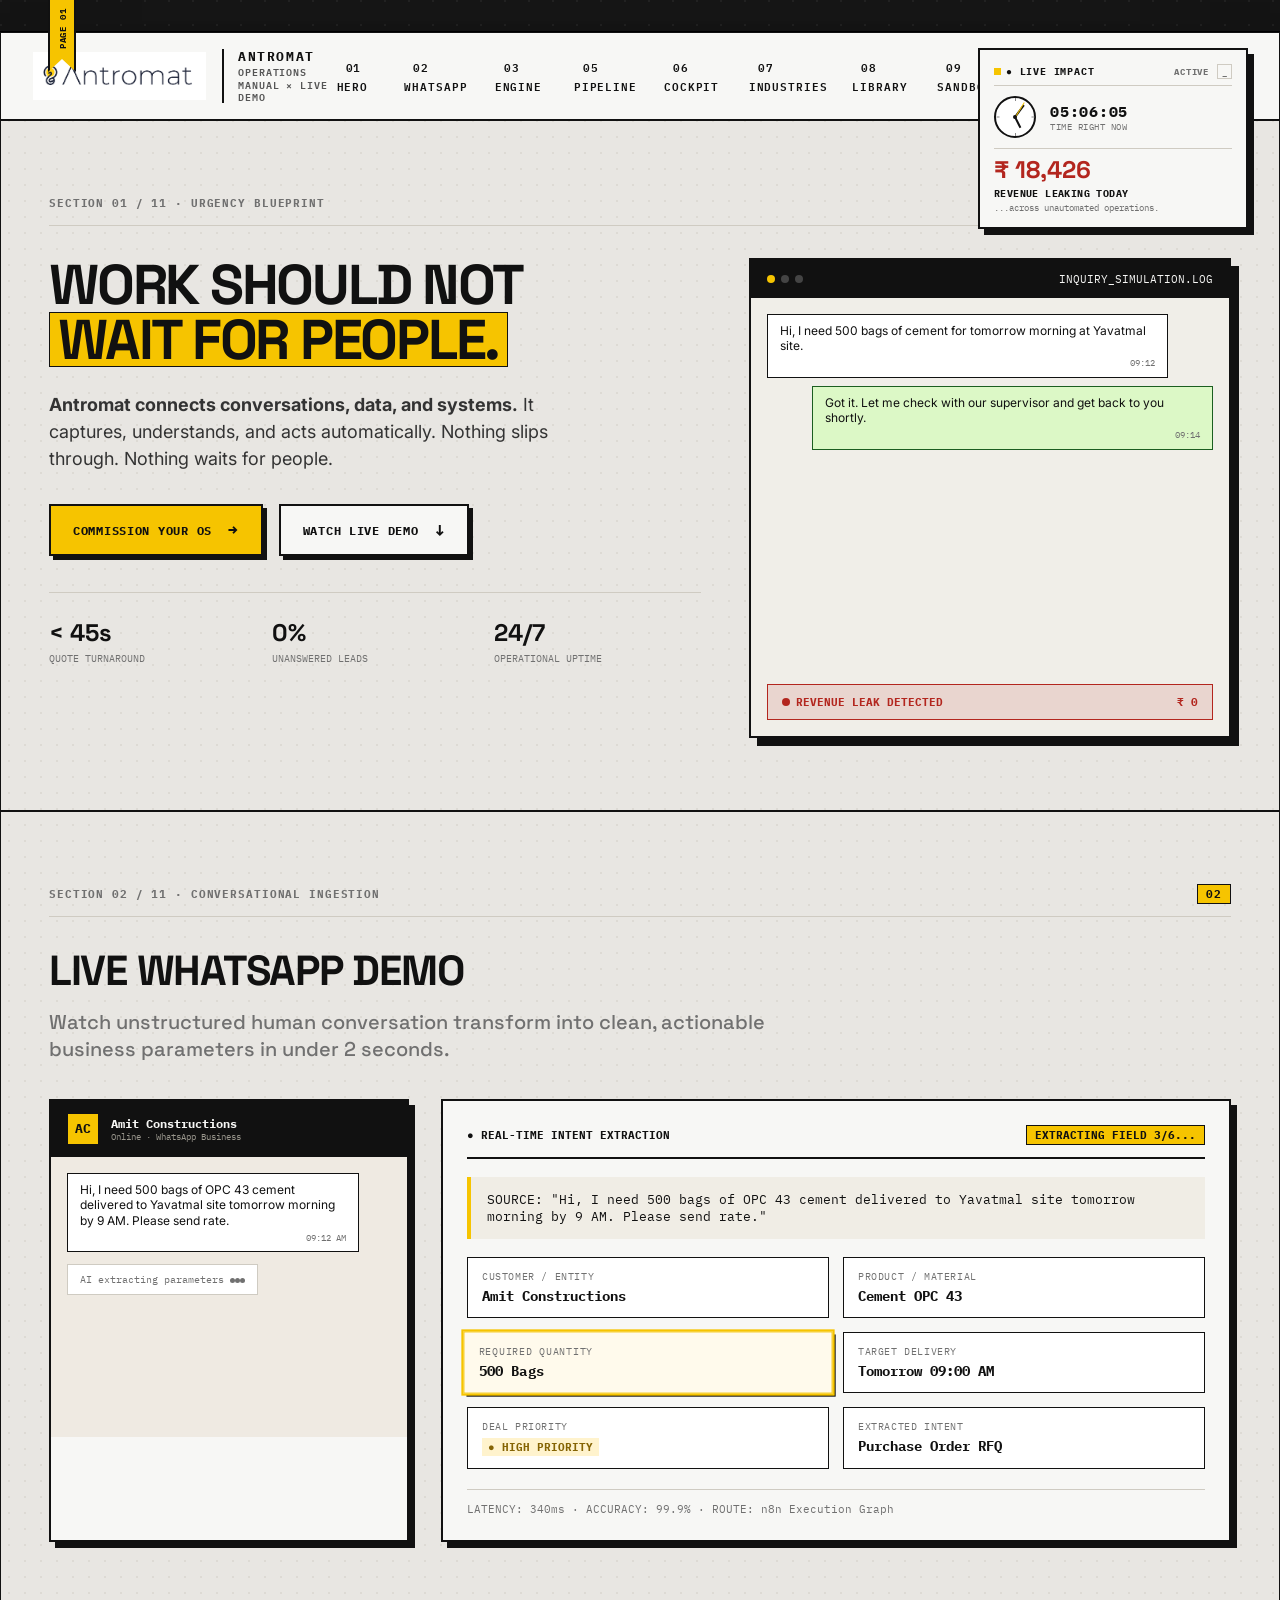
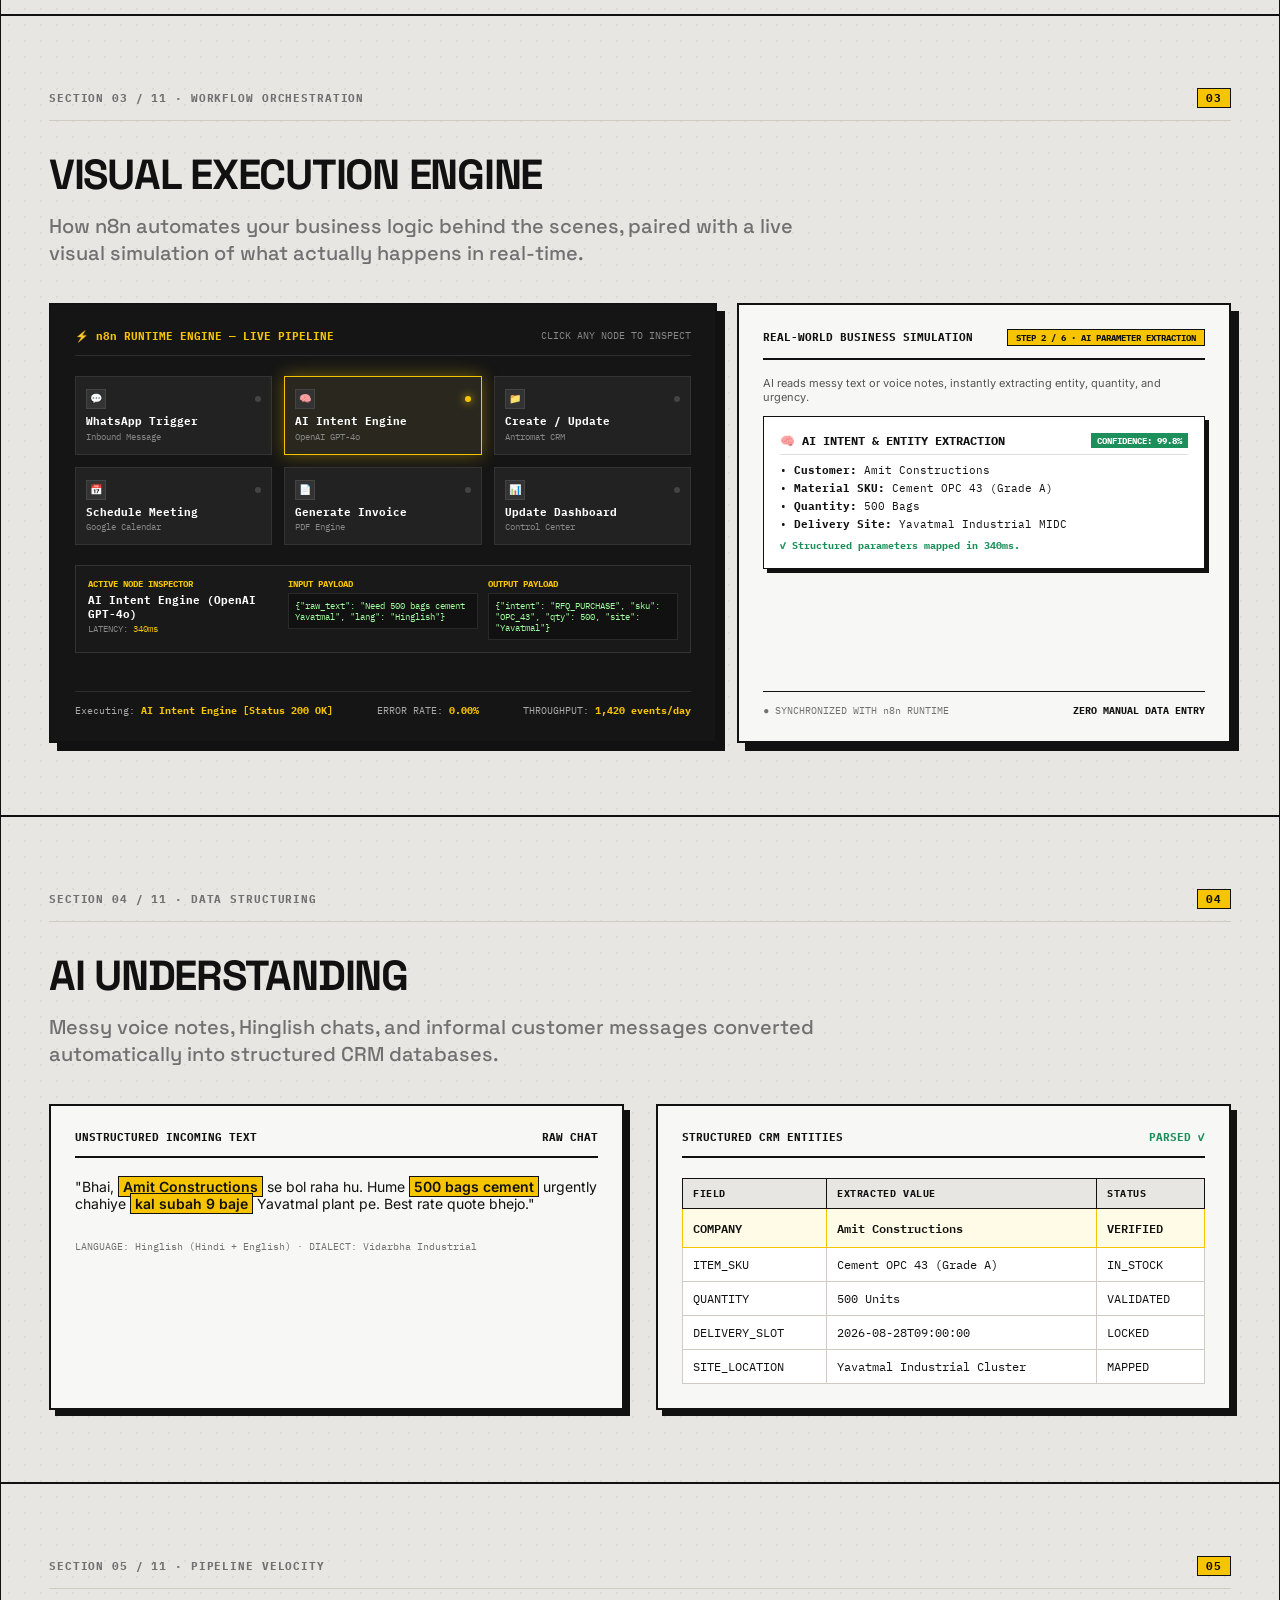
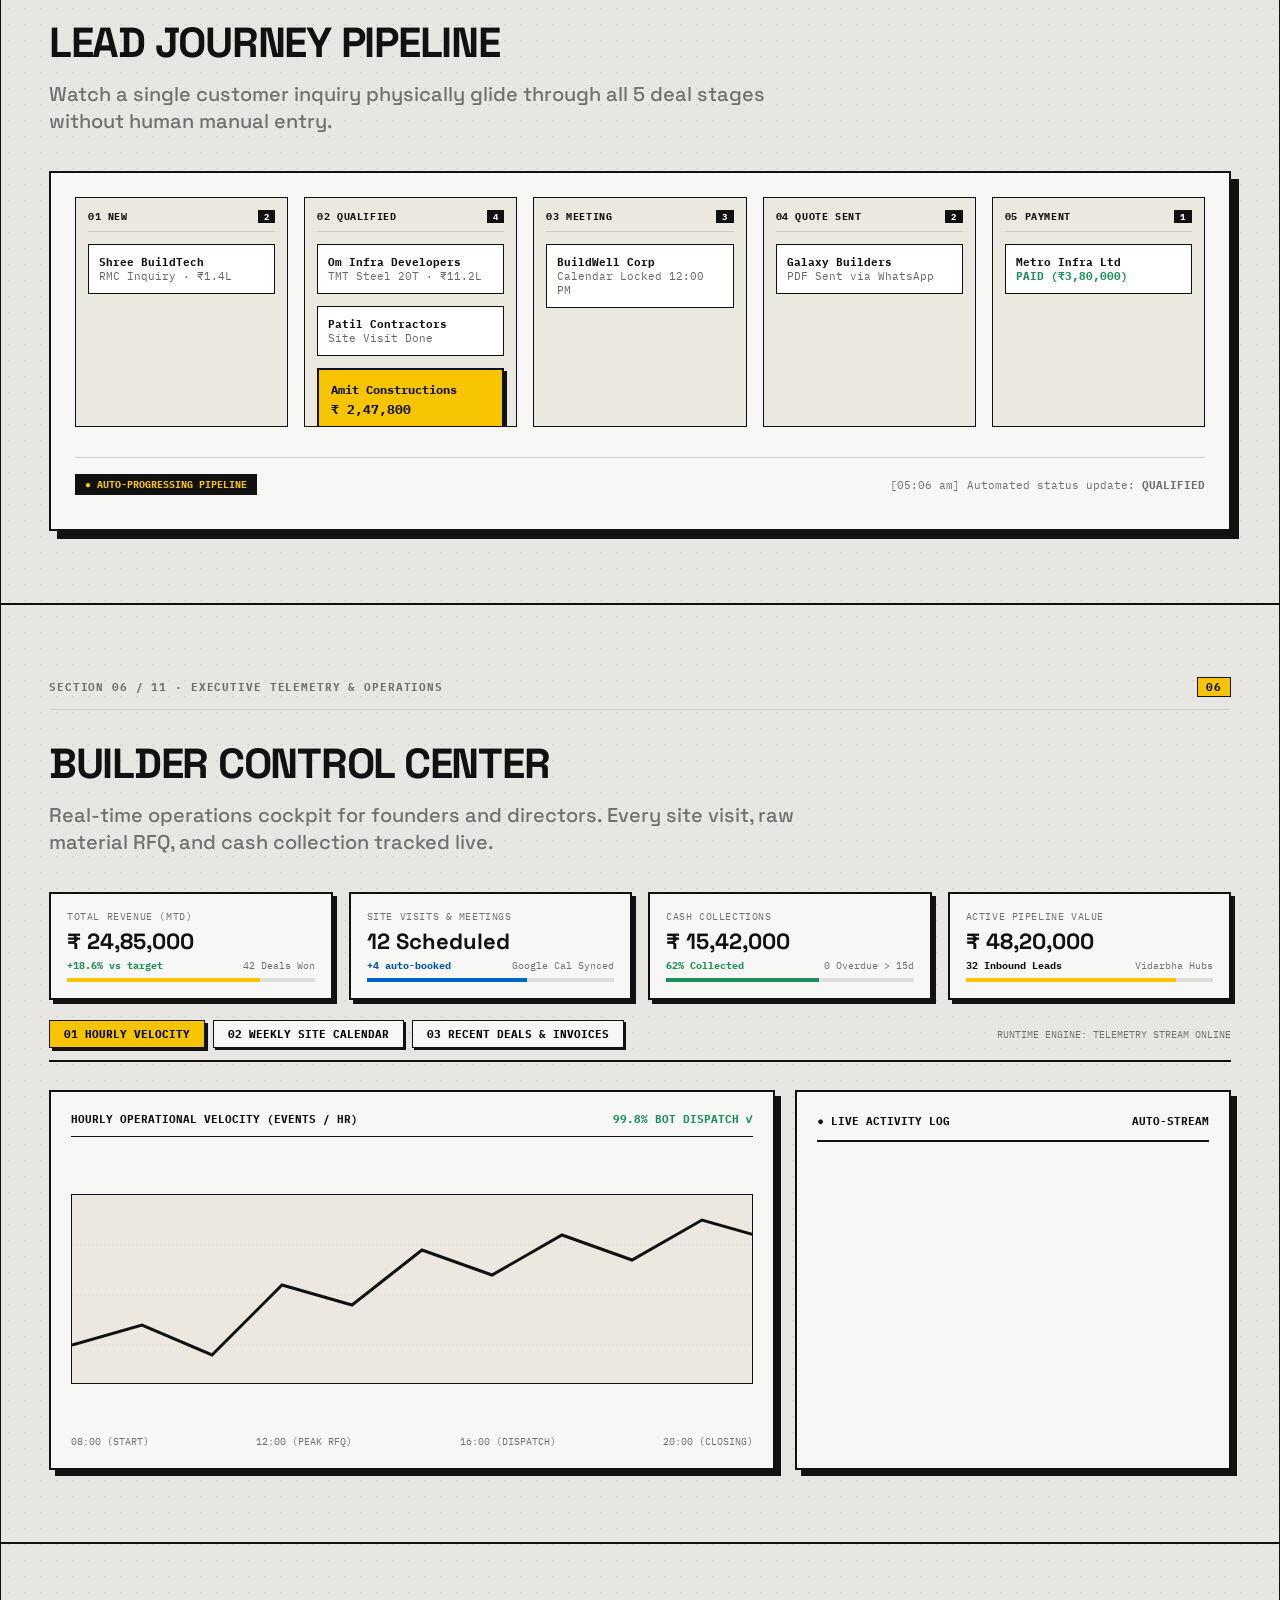
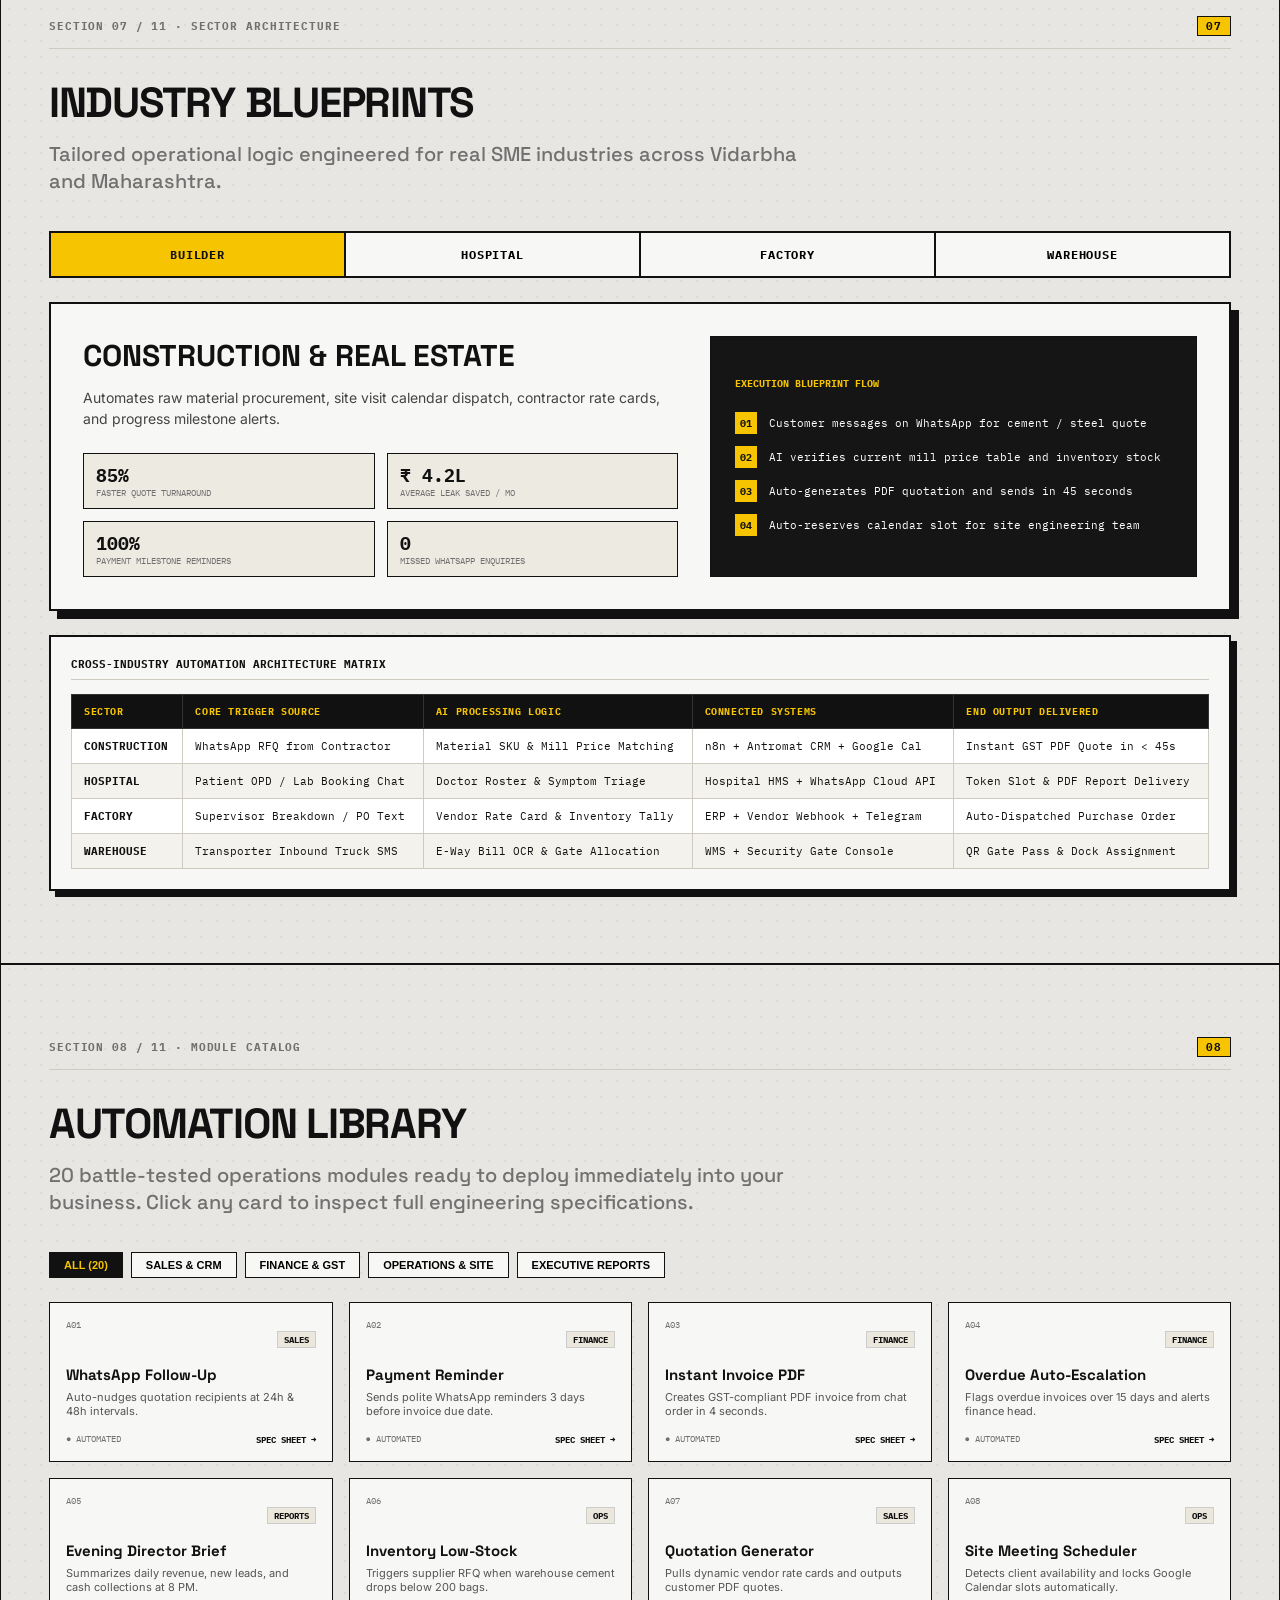
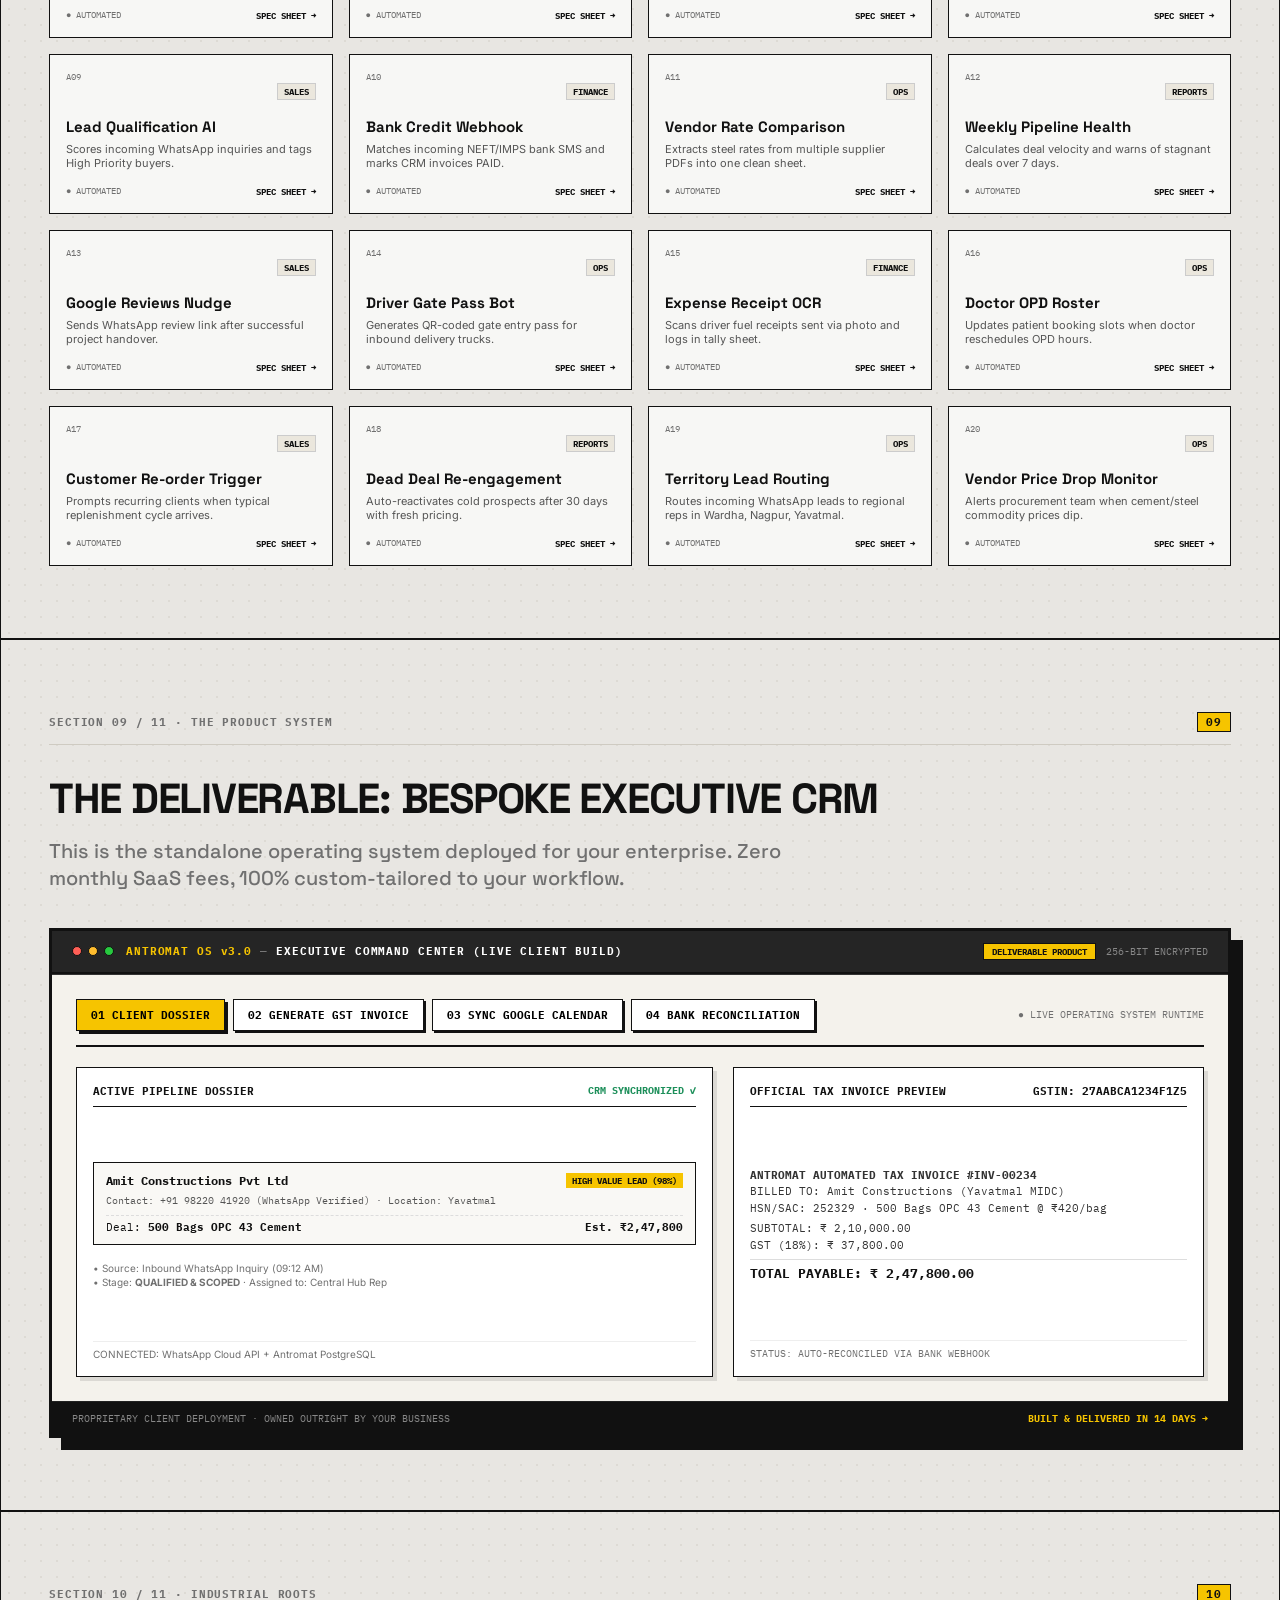
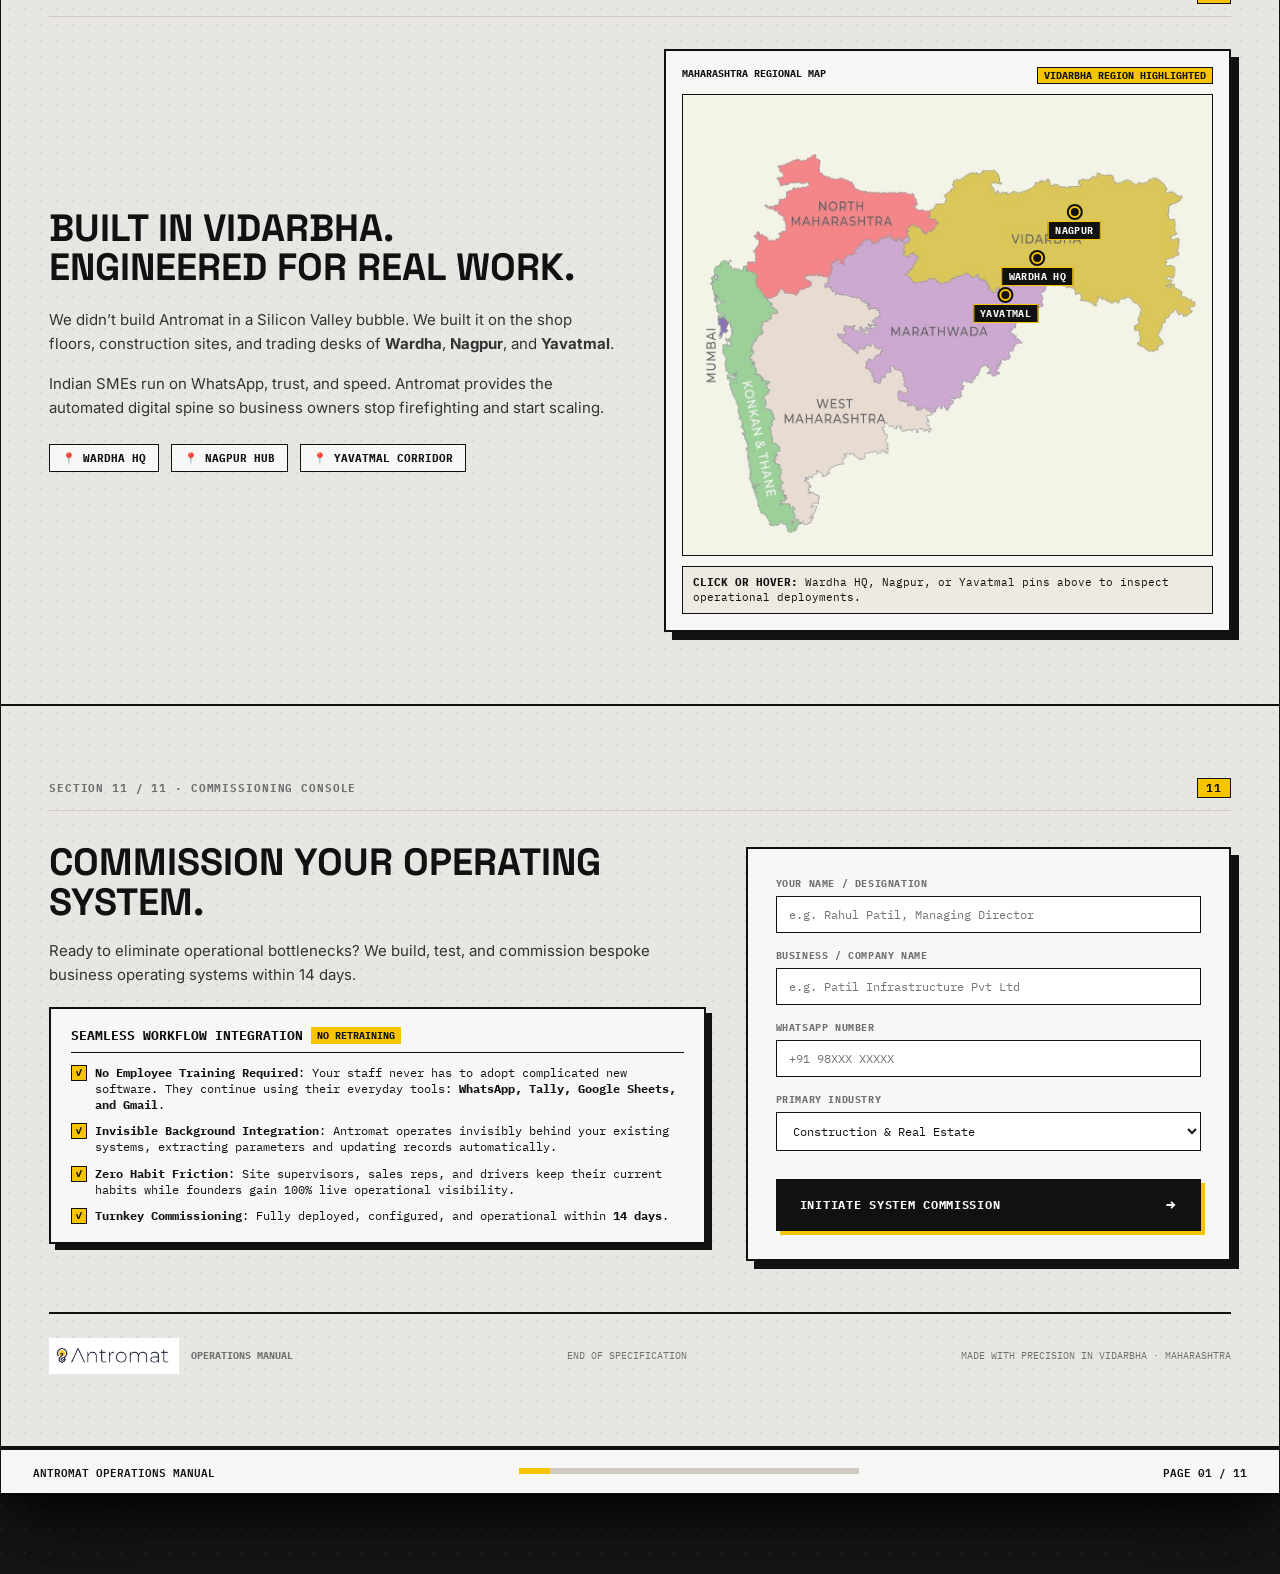
==== index.html @ f4f6a704 "feat: complete Antromat website & CRM platform v3" ====
<!DOCTYPE html>
<html lang="en">
<head>
  <meta charset="UTF-8">
  <meta name="viewport" content="width=device-width, initial-scale=1.0">
  <title>ANTROMAT — Operations Manual × Live Product Demo</title>
  <meta name="description" content="Antromat is the operating system for real businesses. Interactive operations manual and live product demo. Built in Vidarbha, Maharashtra.">
  <link rel="stylesheet" href="styles/main.css">
  <link rel="icon" type="image/png" href="logo.png">
</head>
<body>

  <!-- Hanging Bookmark Ribbon -->
  <div class="bookmark-ribbon" id="scroll-bookmark" title="Scroll Progress">
    <span>PAGE 01</span>
  </div>

  <!-- Persistent Top-Right Live Impact Widget -->
  <aside class="live-impact-floater" id="live-impact-widget" aria-label="Live Telemetry and Urgency Engine">
    <div class="impact-header">
      <span class="live-indicator">● LIVE IMPACT</span>
      <div style="display:flex; align-items:center; gap:8px;">
        <span style="color:var(--neutral-grey); font-size:9px;">ACTIVE</span>
        <button class="minimize-toggle-btn" id="impact-minimize-btn" title="Toggle Size">_</button>
      </div>
    </div>

    <div class="impact-clock-row">
      <div class="analog-clock" aria-label="Analog Clock">
        <div class="clock-marker" style="transform: rotate(0deg);"></div>
        <div class="clock-marker" style="transform: rotate(90deg);"></div>
        <div class="clock-marker" style="transform: rotate(180deg);"></div>
        <div class="clock-marker" style="transform: rotate(270deg);"></div>
        <div class="clock-hand clock-hour"></div>
        <div class="clock-hand clock-minute"></div>
        <div class="clock-hand clock-second"></div>
        <div class="clock-center"></div>
      </div>
      <div class="clock-digital-time">
        <span class="time-val">14:28:36</span>
        <span class="time-label">TIME RIGHT NOW</span>
      </div>
    </div>

    <div class="impact-leak-box">
      <div class="leak-value">₹ 18,426</div>
      <div class="leak-title">REVENUE LEAKING TODAY</div>
      <div class="leak-sub">...across unautomated operations.</div>
    </div>
  </aside>

  <!-- Graphite Desk Viewport -->
  <div class="desk-viewport">
    
    <!-- Physical Operations Manual Sheet -->
    <main class="manual-binder" id="operations-manual">

      <!-- Technical Manual Header Bar -->
      <header class="manual-header-bar">
        <div class="brand-identity">
          <img src="logo.png" alt="Antromat Logo" class="brand-logo-img">
          <div class="brand-meta">
            <span class="title">ANTROMAT</span>
            <span class="subtitle">OPERATIONS MANUAL × LIVE DEMO</span>
          </div>
        </div>

        <nav>
          <ul class="nav-links">
            <li><a href="#section-hero">01 HERO</a></li>
            <li><a href="#section-whatsapp">02 WHATSAPP</a></li>
            <li><a href="#section-n8n">03 ENGINE</a></li>
            <li><a href="#section-lead-journey">05 PIPELINE</a></li>
            <li><a href="#section-control-center">06 COCKPIT</a></li>
            <li><a href="#section-industry">07 INDUSTRIES</a></li>
            <li><a href="#section-library">08 LIBRARY</a></li>
            <li><a href="#section-playground">09 SANDBOX</a></li>
            <li><a href="#section-deployment">11 COMMISSION</a></li>
          </ul>
        </nav>

        <div class="status-badge live">
          SYSTEM STATUS: ONLINE
        </div>
      </header>

      <!-- ===================================================================
           SECTION 01 — HERO (URGENCY ENGINE)
           =================================================================== -->
      <section class="manual-section" id="section-hero">
        <div class="section-label-row">
          <span>SECTION 01 / 11 · URGENCY BLUEPRINT</span>
          <span class="num">01</span>
        </div>

        <div class="hero-grid">
          <div class="hero-editorial">
            <h1>
              WORK SHOULD NOT <span class="highlight-box">WAIT FOR PEOPLE.</span>
            </h1>
            <p class="hero-sub">
              <strong>Antromat connects conversations, data, and systems.</strong> It captures, understands, and acts automatically. Nothing slips through. Nothing waits for people.
            </p>

            <div style="display:flex; gap:16px; align-items:center; flex-wrap:wrap;">
              <a href="#section-deployment" class="btn-mechanical">
                <span>COMMISSION YOUR OS</span>
                <span class="arrow">→</span>
              </a>
              <a href="#section-whatsapp" class="btn-mechanical secondary">
                <span>WATCH LIVE DEMO</span>
                <span class="arrow">↓</span>
              </a>
            </div>

            <div class="hero-metrics-strip">
              <div class="hero-metric-item">
                <div class="val">&lt; 45s</div>
                <div class="desc">Quote Turnaround</div>
              </div>
              <div class="hero-metric-item">
                <div class="val">0%</div>
                <div class="desc">Unanswered Leads</div>
              </div>
              <div class="hero-metric-item">
                <div class="val">24/7</div>
                <div class="desc">Operational Uptime</div>
              </div>
            </div>
          </div>

          <!-- Live WhatsApp Urgency Simulator -->
          <div class="hero-simulation-card">
            <div class="sim-window-header">
              <div class="dots">
                <span class="dot active"></span>
                <span class="dot"></span>
                <span class="dot"></span>
              </div>
              <span>INQUIRY_SIMULATION.LOG</span>
            </div>

            <div class="urgency-timeline-wrapper">
              <div class="chat-bubble-stream" id="hero-chat-stream">
                <!-- Populated dynamically via app.js -->
              </div>

              <div class="urgency-alert-bar">
                <span class="alert-pulse">REVENUE LEAK DETECTED</span>
                <span id="hero-leak-counter" style="font-weight:700;">₹ 2,10,000</span>
              </div>
            </div>
          </div>
        </div>
      </section>

      <!-- ===================================================================
           SECTION 02 — LIVE WHATSAPP DEMO & AI PARSER (FASTER & CLEARER)
           =================================================================== -->
      <section class="manual-section" id="section-whatsapp">
        <div class="section-label-row">
          <span>SECTION 02 / 11 · CONVERSATIONAL INGESTION</span>
          <span class="num">02</span>
        </div>

        <h2 class="section-title">LIVE WHATSAPP DEMO</h2>
        <p class="section-subtitle">
          Watch unstructured human conversation transform into clean, actionable business parameters in under 2 seconds.
        </p>

        <div class="whatsapp-demo-grid">
          <!-- WhatsApp Mobile Frame -->
          <div class="phone-chassis">
            <div class="phone-header">
              <div class="avatar-circle">AC</div>
              <div class="phone-client-info">
                <div class="name">Amit Constructions</div>
                <div class="sub">Online · WhatsApp Business</div>
              </div>
            </div>
            <div class="phone-chat-body">
              <div class="chat-msg client">
                Hi, I need 500 bags of OPC 43 cement delivered to Yavatmal site tomorrow morning by 9 AM. Please send rate.
                <span class="time-stamp">09:12 AM</span>
              </div>
              <div class="typing-indicator-bubble">
                <span>AI extracting parameters</span>
                <div class="typing-dots">
                  <span></span><span></span><span></span>
                </div>
              </div>
            </div>
          </div>

          <!-- AI Extraction Output Panel -->
          <div class="ai-extractor-panel">
            <div>
              <div class="extractor-header">
                <span>● REAL-TIME INTENT EXTRACTION</span>
                <span class="status-tag" id="ai-extractor-status">EXTRACTING FIELD 4/6...</span>
              </div>

              <div class="raw-source-quote">
                SOURCE: "Hi, I need 500 bags of OPC 43 cement delivered to Yavatmal site tomorrow morning by 9 AM. Please send rate."
              </div>

              <div class="extracted-fields-grid">
                <div class="extracted-field-card" id="f-customer">
                  <div class="field-label">Customer / Entity</div>
                  <div class="field-val">Amit Constructions</div>
                </div>

                <div class="extracted-field-card" id="f-product">
                  <div class="field-label">Product / Material</div>
                  <div class="field-val">Cement OPC 43</div>
                </div>

                <div class="extracted-field-card" id="f-quantity">
                  <div class="field-label">Required Quantity</div>
                  <div class="field-val">500 Bags</div>
                </div>

                <div class="extracted-field-card" id="f-deadline">
                  <div class="field-label">Target Delivery</div>
                  <div class="field-val">Tomorrow 09:00 AM</div>
                </div>

                <div class="extracted-field-card" id="f-priority">
                  <div class="field-label">Deal Priority</div>
                  <div class="field-val">
                    <span class="priority-pill">● HIGH PRIORITY</span>
                  </div>
                </div>

                <div class="extracted-field-card" id="f-intent">
                  <div class="field-label">Extracted Intent</div>
                  <div class="field-val">Purchase Order RFQ</div>
                </div>
              </div>
            </div>

            <div style="margin-top:20px; font-family:var(--font-mono); font-size:11px; color:var(--neutral-grey); border-top:1px solid var(--border); padding-top:12px;">
              LATENCY: 340ms · ACCURACY: 99.9% · ROUTE: n8n Execution Graph
            </div>
          </div>
        </div>
      </section>

      <!-- ===================================================================
           SECTION 03 — VISUAL EXECUTION ENGINE WITH REAL-WORLD VISUAL AID BOX
           =================================================================== -->
      <section class="manual-section" id="section-engine">
        <div class="section-label-row">
          <span>SECTION 03 / 11 · WORKFLOW ORCHESTRATION</span>
          <span class="num">03</span>
        </div>

        <h2 class="section-title">VISUAL EXECUTION ENGINE</h2>
        <p class="section-subtitle">
          How n8n automates your business logic behind the scenes, paired with a live visual simulation of what actually happens in real-time.
        </p>

        <div class="n8n-dual-grid">
          
          <!-- Left Column: Technical n8n Canvas -->
          <div class="n8n-canvas-frame">
            <div>
              <div class="n8n-top-bar">
                <div class="n8n-brand-tag">
                  <span>⚡ n8n RUNTIME ENGINE — LIVE PIPELINE</span>
                </div>
                <div style="font-size:10px;">CLICK ANY NODE TO INSPECT</div>
              </div>

              <!-- Nodes Container -->
              <div class="n8n-nodes-flow-container">
                <div class="n8n-node-box active-node" data-node="whatsapp">
                  <div class="node-icon-header">
                    <div class="node-icon-badge">💬</div>
                    <div class="node-pulse-indicator"></div>
                  </div>
                  <div class="node-title">WhatsApp Trigger</div>
                  <div class="node-sub">Inbound Message</div>
                </div>

                <div class="n8n-node-box" data-node="ai">
                  <div class="node-icon-header">
                    <div class="node-icon-badge">🧠</div>
                    <div class="node-pulse-indicator"></div>
                  </div>
                  <div class="node-title">AI Intent Engine</div>
                  <div class="node-sub">OpenAI GPT-4o</div>
                </div>

                <div class="n8n-node-box" data-node="crm">
                  <div class="node-icon-header">
                    <div class="node-icon-badge">📁</div>
                    <div class="node-pulse-indicator"></div>
                  </div>
                  <div class="node-title">Create / Update</div>
                  <div class="node-sub">Antromat CRM</div>
                </div>

                <div class="n8n-node-box" data-node="calendar">
                  <div class="node-icon-header">
                    <div class="node-icon-badge">📅</div>
                    <div class="node-pulse-indicator"></div>
                  </div>
                  <div class="node-title">Schedule Meeting</div>
                  <div class="node-sub">Google Calendar</div>
                </div>

                <div class="n8n-node-box" data-node="invoice">
                  <div class="node-icon-header">
                    <div class="node-icon-badge">📄</div>
                    <div class="node-pulse-indicator"></div>
                  </div>
                  <div class="node-title">Generate Invoice</div>
                  <div class="node-sub">PDF Engine</div>
                </div>

                <div class="n8n-node-box" data-node="dashboard">
                  <div class="node-icon-header">
                    <div class="node-icon-badge">📊</div>
                    <div class="node-pulse-indicator"></div>
                  </div>
                  <div class="node-title">Update Dashboard</div>
                  <div class="node-sub">Control Center</div>
                </div>
              </div>

              <!-- Node Inspector Drawer -->
              <div class="node-inspector-drawer">
                <div class="inspector-block">
                  <div class="label">ACTIVE NODE INSPECTOR</div>
                  <div id="inspector-name" style="font-weight:700; color:#fff; font-size:11px;">WhatsApp Trigger</div>
                  <div style="font-size:9px; color:#888; margin-top:2px;">LATENCY: <span id="inspector-latency" style="color:var(--yellow);">45ms</span></div>
                </div>
                <div class="inspector-block">
                  <div class="label">INPUT PAYLOAD</div>
                  <div class="code-snippet" id="inspector-input">{"from": "+9198220XXXXX", "text": "Need 500 bags cement Yavatmal"}</div>
                </div>
                <div class="inspector-block">
                  <div class="label">OUTPUT PAYLOAD</div>
                  <div class="code-snippet" id="inspector-output">{"event": "inquiry_received", "timestamp": 1724754500}</div>
                </div>
              </div>
            </div>

            <div class="n8n-engine-metrics">
              <span>Executing: <strong id="n8n-status-text">WhatsApp Trigger [Status 200 OK]</strong></span>
              <span>ERROR RATE: <strong>0.00%</strong></span>
              <span>THROUGHPUT: <strong>1,420 events/day</strong></span>
            </div>
          </div>

          <!-- Right Column: Real-World Visual Aid Companion Box -->
          <div class="visual-aid-box">
            <div>
              <div class="visual-aid-header">
                <span>REAL-WORLD BUSINESS SIMULATION</span>
                <span class="visual-aid-stage-badge" id="vis-aid-badge">STEP 1 / 6 · INCOMING MESSAGE</span>
              </div>
              <div style="font-size:11px; color:#555; margin-bottom:12px;" id="vis-aid-summary">
                What the business owner and client see happening in real life:
              </div>

              <!-- Dynamic Visual Card corresponding to the active step -->
              <div class="visual-aid-content" id="vis-aid-dynamic-body">
                <!-- Dynamically populated via app.js -->
              </div>
            </div>

            <div class="visual-aid-footer">
              <span>● SYNCHRONIZED WITH n8n RUNTIME</span>
              <span style="font-weight:700; color:var(--black);">ZERO MANUAL DATA ENTRY</span>
            </div>
          </div>

        </div>
      </section>

      <!-- ===================================================================
           SECTION 04 — AI UNDERSTANDING (SPLIT VIEW)
           =================================================================== -->
      <section class="manual-section" id="section-ai-understanding">
        <div class="section-label-row">
          <span>SECTION 04 / 11 · DATA STRUCTURING</span>
          <span class="num">04</span>
        </div>

        <h2 class="section-title">AI UNDERSTANDING</h2>
        <p class="section-subtitle">
          Messy voice notes, Hinglish chats, and informal customer messages converted automatically into structured CRM databases.
        </p>

        <div class="ai-split-grid">
          <!-- Left Pane: Raw Chat -->
          <div class="split-pane">
            <div class="pane-header">
              <span>UNSTRUCTURED INCOMING TEXT</span>
              <span>RAW CHAT</span>
            </div>
            <div class="raw-chat-stream">
              <p>
                "Bhai, <span class="hl-word">Amit Constructions</span> se bol raha hu. Hume <span class="hl-word">500 bags cement</span> urgently chahiye <span class="hl-word">kal subah 9 baje</span> Yavatmal plant pe. Best rate quote bhejo."
              </p>
              <div style="font-family:var(--font-mono); font-size:10px; color:var(--neutral-grey); margin-top:16px;">
                LANGUAGE: Hinglish (Hindi + English) · DIALECT: Vidarbha Industrial
              </div>
            </div>
          </div>

          <!-- Right Pane: Structured CRM Records -->
          <div class="split-pane">
            <div class="pane-header">
              <span>STRUCTURED CRM ENTITIES</span>
              <span style="color:var(--success);">PARSED ✓</span>
            </div>
            
            <table class="structured-crm-table">
              <thead>
                <tr>
                  <th>FIELD</th>
                  <th>EXTRACTED VALUE</th>
                  <th>STATUS</th>
                </tr>
              </thead>
              <tbody>
                <tr class="highlight-row">
                  <td>COMPANY</td>
                  <td>Amit Constructions</td>
                  <td>VERIFIED</td>
                </tr>
                <tr>
                  <td>ITEM_SKU</td>
                  <td>Cement OPC 43 (Grade A)</td>
                  <td>IN_STOCK</td>
                </tr>
                <tr>
                  <td>QUANTITY</td>
                  <td>500 Units</td>
                  <td>VALIDATED</td>
                </tr>
                <tr>
                  <td>DELIVERY_SLOT</td>
                  <td>2026-08-28T09:00:00</td>
                  <td>LOCKED</td>
                </tr>
                <tr>
                  <td>SITE_LOCATION</td>
                  <td>Yavatmal Industrial Cluster</td>
                  <td>MAPPED</td>
                </tr>
              </tbody>
            </table>
          </div>
        </div>
      </section>

      <!-- ===================================================================
           SECTION 05 — AUTOMATED LEAD JOURNEY PIPELINE (KANBAN BOARD)
           =================================================================== -->
      <section class="manual-section" id="section-lead-journey">
        <div class="section-label-row">
          <span>SECTION 05 / 11 · PIPELINE VELOCITY</span>
          <span class="num">05</span>
        </div>

        <h2 class="section-title">LEAD JOURNEY PIPELINE</h2>
        <p class="section-subtitle">
          Watch a single customer inquiry physically glide through all 5 deal stages without human manual entry.
        </p>

        <div class="kanban-pipeline-wrapper">
          <div class="kanban-columns-track" id="kanban-board-track">
            
            <!-- STAGE 1: NEW -->
            <div class="kanban-column" data-stage="NEW" title="Click to advance to NEW">
              <div class="kanban-col-header">
                <span>01 NEW</span>
                <span class="count-pill">2</span>
              </div>
              
              <!-- Movable Active Card -->
              <div class="lead-card-movable" id="active-movable-lead">
                <div class="client-title">Amit Constructions</div>
                <div class="deal-value">₹ 2,47,800</div>
                <div class="lead-meta">500 Bags Cement · Yavatmal</div>
                <div style="margin-top:8px;">
                  <span class="payment-status-pill" style="font-size:9px; padding:2px 6px; background:#ddd; color:#333; font-weight:700;">PENDING</span>
                </div>
              </div>

              <div class="lead-card-static">
                <div style="font-weight:700;">Shree BuildTech</div>
                <div style="color:#666;">RMC Inquiry · ₹1.4L</div>
              </div>
            </div>

            <!-- STAGE 2: QUALIFIED -->
            <div class="kanban-column" data-stage="QUALIFIED" title="Click to advance to QUALIFIED">
              <div class="kanban-col-header">
                <span>02 QUALIFIED</span>
                <span class="count-pill">4</span>
              </div>
              <div class="lead-card-static">
                <div style="font-weight:700;">Om Infra Developers</div>
                <div style="color:#666;">TMT Steel 20T · ₹11.2L</div>
              </div>
              <div class="lead-card-static">
                <div style="font-weight:700;">Patil Contractors</div>
                <div style="color:#666;">Site Visit Done</div>
              </div>
            </div>

            <!-- STAGE 3: MEETING -->
            <div class="kanban-column" data-stage="MEETING" title="Click to advance to MEETING">
              <div class="kanban-col-header">
                <span>03 MEETING</span>
                <span class="count-pill">3</span>
              </div>
              <div class="lead-card-static">
                <div style="font-weight:700;">BuildWell Corp</div>
                <div style="color:#666;">Calendar Locked 12:00 PM</div>
              </div>
            </div>

            <!-- STAGE 4: QUOTE SENT -->
            <div class="kanban-column" data-stage="QUOTE SENT" title="Click to advance to QUOTE SENT">
              <div class="kanban-col-header">
                <span>04 QUOTE SENT</span>
                <span class="count-pill">2</span>
              </div>
              <div class="lead-card-static">
                <div style="font-weight:700;">Galaxy Builders</div>
                <div style="color:#666;">PDF Sent via WhatsApp</div>
              </div>
            </div>

            <!-- STAGE 5: PAYMENT -->
            <div class="kanban-column" data-stage="PAYMENT" title="Click to advance to PAYMENT">
              <div class="kanban-col-header">
                <span>05 PAYMENT</span>
                <span class="count-pill">1</span>
              </div>
              <div class="lead-card-static">
                <div style="font-weight:700;">Metro Infra Ltd</div>
                <div style="color:var(--success); font-weight:700;">PAID (₹3,80,000)</div>
              </div>
            </div>

          </div>

          <div class="pipeline-actions-bar">
            <div class="auto-status-indicator">
              <span>● AUTO-PROGRESSING PIPELINE</span>
            </div>
            <div id="lead-audit-log" style="font-family:var(--font-mono); font-size:11px; color:var(--neutral-grey);">
              [09:12] Automated status update: <strong>NEW</strong>
            </div>
          </div>
        </div>
      </section>

      <!-- ===================================================================
           SECTION 06 — BUILDER CONTROL CENTER (EXECUTIVE TELEMETRY COCKPIT)
           =================================================================== -->
      <section class="manual-section" id="section-control-center">
        <div class="section-label-row">
          <span>SECTION 06 / 11 · EXECUTIVE TELEMETRY & OPERATIONS</span>
          <span class="num">06</span>
        </div>

        <h2 class="section-title">BUILDER CONTROL CENTER</h2>
        <p class="section-subtitle">
          Real-time operations cockpit for founders and directors. Every site visit, raw material RFQ, and cash collection tracked live.
        </p>

        <div class="cockpit-container">
          <!-- 4 KPI Cards -->
          <div class="cockpit-kpi-quad">
            <div class="kpi-stat-card">
              <div class="kpi-label">TOTAL REVENUE (MTD)</div>
              <div class="kpi-val" id="kpi-rev-val">₹ 24,85,000</div>
              <div class="kpi-sub-row">
                <span style="color:var(--success); font-weight:700;">+18.6% vs target</span>
                <span style="color:var(--neutral-grey);">42 Deals Won</span>
              </div>
              <div class="kpi-progress-bar"><div class="kpi-progress-fill" style="width: 78%;"></div></div>
            </div>

            <div class="kpi-stat-card">
              <div class="kpi-label">SITE VISITS & MEETINGS</div>
              <div class="kpi-val">12 Scheduled</div>
              <div class="kpi-sub-row">
                <span style="color:#0055aa; font-weight:700;">+4 auto-booked</span>
                <span style="color:var(--neutral-grey);">Google Cal Synced</span>
              </div>
              <div class="kpi-progress-bar"><div class="kpi-progress-fill" style="width: 65%; background:#0066cc;"></div></div>
            </div>

            <div class="kpi-stat-card">
              <div class="kpi-label">CASH COLLECTIONS</div>
              <div class="kpi-val">₹ 15,42,000</div>
              <div class="kpi-sub-row">
                <span style="color:var(--success); font-weight:700;">62% Collected</span>
                <span style="color:var(--neutral-grey);">0 Overdue > 15d</span>
              </div>
              <div class="kpi-progress-bar"><div class="kpi-progress-fill" style="width: 62%; background:var(--success);"></div></div>
            </div>

            <div class="kpi-stat-card">
              <div class="kpi-label">ACTIVE PIPELINE VALUE</div>
              <div class="kpi-val">₹ 48,20,000</div>
              <div class="kpi-sub-row">
                <span style="color:var(--black); font-weight:700;">32 Inbound Leads</span>
                <span style="color:var(--neutral-grey);">Vidarbha Hubs</span>
              </div>
              <div class="kpi-progress-bar"><div class="kpi-progress-fill" style="width: 85%;"></div></div>
            </div>
          </div>

          <!-- Cockpit Interactive Sub-Nav Tabs -->
          <div class="cockpit-sub-nav">
            <div class="cockpit-tabs-group">
              <button class="cockpit-tab-btn active-cockpit-tab" id="cp-tab-telemetry">01 HOURLY VELOCITY</button>
              <button class="cockpit-tab-btn" id="cp-tab-calendar">02 WEEKLY SITE CALENDAR</button>
              <button class="cockpit-tab-btn" id="cp-tab-quotes">03 RECENT DEALS & INVOICES</button>
            </div>
            <div style="font-family:var(--font-mono); font-size:10px; color:var(--neutral-grey);">
              RUNTIME ENGINE: TELEMETRY STREAM ONLINE
            </div>
          </div>

          <!-- Cockpit Multi-View Main Grid -->
          <div class="dashboard-cockpit-grid">
            
            <!-- Left View Pane: Dynamic Views -->
            <div class="cockpit-view-pane" id="cockpit-dynamic-pane">
              <!-- View 1: Telemetry (Default) -->
              <div id="view-telemetry" style="display:flex; flex-direction:column; justify-content:space-between; height:100%;">
                <div class="cockpit-pane-header">
                  <span>HOURLY OPERATIONAL VELOCITY (EVENTS / HR)</span>
                  <span style="color:var(--success);">99.8% BOT DISPATCH ✓</span>
                </div>
                <div style="width:100%; height:190px; background:#ECE8E0; border:1px solid var(--border-strong); position:relative;">
                  <svg width="100%" height="190" preserveAspectRatio="none">
                    <line x1="0" y1="50" x2="800" y2="50" stroke="#DDD" stroke-width="1" stroke-dasharray="2 2" />
                    <line x1="0" y1="100" x2="800" y2="100" stroke="#DDD" stroke-width="1" stroke-dasharray="2 2" />
                    <line x1="0" y1="150" x2="800" y2="150" stroke="#DDD" stroke-width="1" stroke-dasharray="2 2" />
                    <polyline
                      fill="none"
                      stroke="#111111"
                      stroke-width="3"
                      points="0,150 70,130 140,160 210,90 280,110 350,55 420,80 490,40 560,65 630,25 700,45 780,20"
                    />
                    <circle cx="780" cy="20" r="5" fill="var(--yellow)" stroke="#111" stroke-width="2" />
                  </svg>
                </div>
                <div style="display:flex; justify-content:space-between; font-family:var(--font-mono); font-size:10px; color:var(--neutral-grey); margin-top:8px;">
                  <span>08:00 (START)</span>
                  <span>12:00 (PEAK RFQ)</span>
                  <span>16:00 (DISPATCH)</span>
                  <span>20:00 (CLOSING)</span>
                </div>
              </div>

              <!-- View 2: Weekly Calendar (Hidden by default) -->
              <div id="view-calendar" style="display:none; flex-direction:column; justify-content:space-between; height:100%;">
                <div class="cockpit-pane-header">
                  <span>DISPATCH & SITE VISIT CALENDAR (25 - 30 AUG)</span>
                  <span style="color:#0055aa;">AUTO-SCHEDULED</span>
                </div>
                <div class="calendar-week-grid">
                  <div class="cal-day-col">
                    <div class="cal-day-header">MON 25</div>
                    <div class="cal-event-pill site">10 AM: Site Visit (Amit Const.)</div>
                    <div class="cal-event-pill meeting">12 PM: Quote Review</div>
                  </div>
                  <div class="cal-day-col">
                    <div class="cal-day-header">TUE 26</div>
                    <div class="cal-event-pill meeting">11 AM: Om Infra Meeting</div>
                  </div>
                  <div class="cal-day-col">
                    <div class="cal-day-header">WED 27</div>
                    <div class="cal-event-pill paid">02 PM: Payment Reconciled</div>
                    <div class="cal-event-pill site">04 PM: Yavatmal Site Visit</div>
                  </div>
                  <div class="cal-day-col">
                    <div class="cal-day-header">THU 28</div>
                    <div class="cal-event-pill meeting">10 AM: BuildWell Review</div>
                  </div>
                  <div class="cal-day-col">
                    <div class="cal-day-header">FRI 29</div>
                    <div class="cal-event-pill site">11 AM: Steel Inspection</div>
                    <div class="cal-event-pill paid">03 PM: Token Received</div>
                  </div>
                  <div class="cal-day-col">
                    <div class="cal-day-header">SAT 30</div>
                    <div class="cal-event-pill meeting">12 PM: Weekly Director Tally</div>
                  </div>
                </div>
              </div>

              <!-- View 3: Recent Quotes Ledger (Hidden by default) -->
              <div id="view-quotes" style="display:none; flex-direction:column; justify-content:space-between; height:100%;">
                <div class="cockpit-pane-header">
                  <span>RECENT AUTOMATED INVOICES & QUOTES</span>
                  <span style="color:var(--success);">LIVE LEDGER</span>
                </div>
                <table class="quotes-ledger-table">
                  <thead>
                    <tr>
                      <th>REF #</th>
                      <th>CLIENT</th>
                      <th>REQUIREMENT</th>
                      <th>AMOUNT</th>
                      <th>STATUS</th>
                    </tr>
                  </thead>
                  <tbody>
                    <tr>
                      <td><strong>INV-00234</strong></td>
                      <td>Amit Constructions (Yavatmal)</td>
                      <td>500 Bags OPC 43</td>
                      <td>₹ 2,47,800</td>
                      <td><span class="crm-badge won">PAID</span></td>
                    </tr>
                    <tr>
                      <td><strong>QUO-00891</strong></td>
                      <td>Om Infra Developers (Nagpur)</td>
                      <td>20 Tons TMT Fe550D</td>
                      <td>₹ 11,20,000</td>
                      <td><span class="crm-badge high">QUOTE SENT</span></td>
                    </tr>
                    <tr>
                      <td><strong>QUO-00892</strong></td>
                      <td>Patil Contractors (Wardha)</td>
                      <td>RMC Ready Mix Concrete</td>
                      <td>₹ 3,40,000</td>
                      <td><span class="crm-badge high">SITE VISITED</span></td>
                    </tr>
                    <tr>
                      <td><strong>INV-00233</strong></td>
                      <td>Galaxy Infrastructure</td>
                      <td>AAC Blocks 600x200</td>
                      <td>₹ 1,85,000</td>
                      <td><span class="crm-badge won">PAID</span></td>
                    </tr>
                  </tbody>
                </table>
              </div>
            </div>

            <!-- Right View Pane: Live Activity Log Stream -->
            <div class="activity-feed-panel">
              <div class="feed-header">
                <span>● LIVE ACTIVITY LOG</span>
                <span>AUTO-STREAM</span>
              </div>
              <ul class="feed-items-list" id="telemetry-feed-stream">
                <!-- Dynamically populated via app.js -->
              </ul>
            </div>

          </div>
        </div>
      </section>

      <!-- ===================================================================
           SECTION 07 — INDUSTRY BLUEPRINTS & ARCHITECTURE MATRIX
           =================================================================== -->
      <section class="manual-section" id="section-industry">
        <div class="section-label-row">
          <span>SECTION 07 / 11 · SECTOR ARCHITECTURE</span>
          <span class="num">07</span>
        </div>

        <h2 class="section-title">INDUSTRY BLUEPRINTS</h2>
        <p class="section-subtitle">
          Tailored operational logic engineered for real SME industries across Vidarbha and Maharashtra.
        </p>

        <!-- Segmented Mechanical Tabs -->
        <div class="industry-tab-bar">
          <button class="industry-tab-btn active-tab" data-industry="builder">BUILDER</button>
          <button class="industry-tab-btn" data-industry="hospital">HOSPITAL</button>
          <button class="industry-tab-btn" data-industry="factory">FACTORY</button>
          <button class="industry-tab-btn" data-industry="warehouse">WAREHOUSE</button>
        </div>

        <!-- Dynamic Display Card -->
        <div class="industry-display-card">
          <div class="industry-info-col">
            <h3 id="ind-title">CONSTRUCTION & REAL ESTATE</h3>
            <p id="ind-desc">
              Automates raw material procurement, site visit calendar dispatch, contractor rate cards, and progress payment alerts.
            </p>
            <div class="industry-kpi-list" id="ind-kpis">
              <!-- Rendered dynamically -->
            </div>
          </div>

          <div class="industry-flow-diagram">
            <div style="font-size:10px; color:var(--yellow); font-weight:700; margin-bottom:8px;">EXECUTION BLUEPRINT FLOW</div>
            <div id="ind-flow" style="display:flex; flex-direction:column; gap:12px;">
              <!-- Rendered dynamically -->
            </div>
          </div>
        </div>

        <!-- Cross-Industry Comparison Matrix Table -->
        <div class="industry-comparison-table-wrapper">
          <div class="matrix-title">CROSS-INDUSTRY AUTOMATION ARCHITECTURE MATRIX</div>
          <table class="industry-matrix-table">
            <thead>
              <tr>
                <th>SECTOR</th>
                <th>CORE TRIGGER SOURCE</th>
                <th>AI PROCESSING LOGIC</th>
                <th>CONNECTED SYSTEMS</th>
                <th>END OUTPUT DELIVERED</th>
              </tr>
            </thead>
            <tbody>
              <tr>
                <td><strong>CONSTRUCTION</strong></td>
                <td>WhatsApp RFQ from Contractor</td>
                <td>Material SKU & Mill Price Matching</td>
                <td>n8n + Antromat CRM + Google Cal</td>
                <td>Instant GST PDF Quote in &lt; 45s</td>
              </tr>
              <tr>
                <td><strong>HOSPITAL</strong></td>
                <td>Patient OPD / Lab Booking Chat</td>
                <td>Doctor Roster & Symptom Triage</td>
                <td>Hospital HMS + WhatsApp Cloud API</td>
                <td>Token Slot & PDF Report Delivery</td>
              </tr>
              <tr>
                <td><strong>FACTORY</strong></td>
                <td>Supervisor Breakdown / PO Text</td>
                <td>Vendor Rate Card & Inventory Tally</td>
                <td>ERP + Vendor Webhook + Telegram</td>
                <td>Auto-Dispatched Purchase Order</td>
              </tr>
              <tr>
                <td><strong>WAREHOUSE</strong></td>
                <td>Transporter Inbound Truck SMS</td>
                <td>E-Way Bill OCR & Gate Allocation</td>
                <td>WMS + Security Gate Console</td>
                <td>QR Gate Pass & Dock Assignment</td>
              </tr>
            </tbody>
          </table>
        </div>
      </section>

      <!-- ===================================================================
           SECTION 08 — AUTOMATION LIBRARY & SPEC DRAWER
           =================================================================== -->
      <section class="manual-section" id="section-library">
        <div class="section-label-row">
          <span>SECTION 08 / 11 · MODULE CATALOG</span>
          <span class="num">08</span>
        </div>

        <h2 class="section-title">AUTOMATION LIBRARY</h2>
        <p class="section-subtitle">
          20 battle-tested operations modules ready to deploy immediately into your business. Click any card to inspect full engineering specifications.
        </p>

        <!-- Category Filters -->
        <div class="library-filters-bar">
          <button class="filter-chip active-chip" data-filter="all">ALL (20)</button>
          <button class="filter-chip" data-filter="sales">SALES & CRM</button>
          <button class="filter-chip" data-filter="finance">FINANCE & GST</button>
          <button class="filter-chip" data-filter="ops">OPERATIONS & SITE</button>
          <button class="filter-chip" data-filter="reports">EXECUTIVE REPORTS</button>
        </div>

        <!-- 20 Cards Grid -->
        <div class="automation-cards-grid" id="automation-cards-container">
          <!-- Populated via app.js -->
        </div>
      </section>

      <!-- Slide-Out Mechanical Spec Drawer Modal -->
      <div class="spec-drawer-backdrop" id="spec-drawer-modal">
        <div class="spec-drawer-sheet">
          <div>
            <div class="drawer-header">
              <div>
                <span id="drawer-spec-code" style="background:var(--yellow); color:#000; font-weight:700; padding:2px 8px; font-size:11px;">A01</span>
                <h3 id="drawer-spec-title" style="font-family:var(--font-heading); font-size:22px; text-transform:uppercase; margin-top:8px;">WhatsApp Follow-Up</h3>
              </div>
              <button class="drawer-close-btn" id="drawer-close-btn">✕</button>
            </div>

            <p id="drawer-spec-desc" style="font-size:13px; line-height:1.5; color:#333; margin-bottom:24px;">
              Auto-nudges quotation recipients at 24h & 48h intervals.
            </p>

            <div class="spec-param-row">
              <div class="label">TRIGGER CONDITION</div>
              <div class="val" id="drawer-spec-trigger">Quote sent > 24h no reply</div>
            </div>

            <div class="spec-param-row">
              <div class="label">SYSTEM ACTION</div>
              <div class="val" id="drawer-spec-action">Polite WhatsApp inquiry message + CTA</div>
            </div>

            <div class="spec-param-row">
              <div class="label">EXPECTED BUSINESS ROI</div>
              <div class="val" id="drawer-spec-roi" style="color:var(--success); font-weight:700;">₹35,000/mo closed deals</div>
            </div>

            <div class="spec-param-row">
              <div class="label">RUNTIME ENGINE</div>
              <div class="val">n8n Execution Graph + WhatsApp Cloud API</div>
            </div>
          </div>

          <div>
            <a href="#section-deployment" class="btn-mechanical dark" style="width:100%; justify-content:center;">
              <span>COMMISSION THIS MODULE</span>
              <span class="arrow">→</span>
            </a>
          </div>
        </div>
      </div>

      <!-- ===================================================================
           SECTION 09 — THE PRODUCT: BESPOKE EXECUTIVE CRM APPLIANCE
           =================================================================== -->
      <section class="manual-section" id="section-playground">
        <div class="section-label-row">
          <span>SECTION 09 / 11 · THE PRODUCT SYSTEM</span>
          <span class="num">09</span>
        </div>

        <h2 class="section-title">THE DELIVERABLE: BESPOKE EXECUTIVE CRM</h2>
        <p class="section-subtitle">
          This is the standalone operating system deployed for your enterprise. Zero monthly SaaS fees, 100% custom-tailored to your workflow.
        </p>

        <!-- Product Appliance Hardware & OS Window Chassis -->
        <div class="product-showcase-wrapper">
          <!-- OS Window Title Bar -->
          <div class="product-os-window-header">
            <div class="product-window-controls">
              <div class="product-window-dots">
                <div class="product-window-dot red"></div>
                <div class="product-window-dot yellow"></div>
                <div class="product-window-dot green"></div>
              </div>
              <div class="product-window-title">
                <span>ANTROMAT OS v3.0</span>
                <span style="color:#777;">—</span>
                <span style="color:#fff;">EXECUTIVE COMMAND CENTER (LIVE CLIENT BUILD)</span>
              </div>
            </div>
            <div style="display:flex; align-items:center; gap:10px;">
              <span class="product-window-badge">DELIVERABLE PRODUCT</span>
              <span style="color:#888; font-size:10px;">256-BIT ENCRYPTED</span>
            </div>
          </div>

          <!-- Product Inner Workspace -->
          <div class="product-inner-screen">
            <div class="sandbox-tab-bar">
              <div class="sandbox-tabs-group">
                <button class="sandbox-action-btn active-step" id="sb-btn-open-lead">01 CLIENT DOSSIER</button>
                <button class="sandbox-action-btn" id="sb-btn-gen-invoice">02 GENERATE GST INVOICE</button>
                <button class="sandbox-action-btn" id="sb-btn-schedule">03 SYNC GOOGLE CALENDAR</button>
                <button class="sandbox-action-btn" id="sb-btn-mark-paid">04 BANK RECONCILIATION</button>
              </div>
              <div style="font-family:var(--font-mono); font-size:10px; color:var(--neutral-grey);">
                ● LIVE OPERATING SYSTEM RUNTIME
              </div>
            </div>

            <div class="sandbox-screens-grid">
              <!-- Left Console: State Machine -->
              <div class="sandbox-panel-box">
                <div class="title">
                  <span>ACTIVE PIPELINE DOSSIER</span>
                  <span style="color:var(--success); font-size:10px;">CRM SYNCHRONIZED ✓</span>
                </div>
                <div id="sandbox-dynamic-state">
                  <!-- Dynamically populated via app.js -->
                </div>
                <div style="font-size:10px; color:var(--neutral-grey); border-top:1px solid #eee; padding-top:6px; margin-top:6px;">
                  CONNECTED: WhatsApp Cloud API + Antromat PostgreSQL
                </div>
              </div>

              <!-- Right Console: Tax Invoice & Payment Status -->
              <div class="sandbox-panel-box invoice-container">
                <div class="title">
                  <span>OFFICIAL TAX INVOICE PREVIEW</span>
                  <span>GSTIN: 27AABCA1234F1Z5</span>
                </div>
                <div class="paid-stamp-badge" id="sandbox-paid-stamp">PAID</div>
                <div style="font-size:11px; line-height:1.5; color:#333;" id="sandbox-invoice-content">
                  <div><strong>ANTROMAT AUTOMATED TAX INVOICE #INV-00234</strong></div>
                  <div>BILLED TO: Amit Constructions (Yavatmal MIDC)</div>
                  <div>HSN/SAC: 252329 · 500 Bags OPC 43 Cement @ ₹420/bag</div>
                  <div style="margin-top:4px;">SUBTOTAL: ₹ 2,10,000.00</div>
                  <div>GST (18%): ₹ 37,800.00</div>
                  <div style="font-weight:700; font-size:13px; margin-top:6px; border-top:1px solid #ddd; padding-top:4px; color:var(--black);">
                    TOTAL PAYABLE: ₹ 2,47,800.00
                  </div>
                </div>
                <div style="font-size:10px; color:var(--neutral-grey); border-top:1px solid #eee; padding-top:6px; margin-top:6px;">
                  STATUS: AUTO-RECONCILED VIA BANK WEBHOOK
                </div>
              </div>
            </div>
          </div>

          <!-- Product Chassis Bottom Bar -->
          <div class="product-bottom-banner">
            <span>PROPRIETARY CLIENT DEPLOYMENT · OWNED OUTRIGHT BY YOUR BUSINESS</span>
            <span style="color:var(--yellow); font-weight:700;">BUILT & DELIVERED IN 14 DAYS →</span>
          </div>
        </div>
      </section>

      <!-- ===================================================================
           SECTION 10 — REAL MAHARASHTRA & VIDARBHA MAP (GEOGRAPHIC ACCURACY)
           =================================================================== -->
      <section class="manual-section" id="section-vidarbha">
        <div class="section-label-row">
          <span>SECTION 10 / 11 · INDUSTRIAL ROOTS</span>
          <span class="num">10</span>
        </div>

        <div class="vidarbha-grid">
          <div class="vidarbha-narrative">
            <h2>BUILT IN VIDARBHA. ENGINEERED FOR REAL WORK.</h2>
            <p>
              We didn’t build Antromat in a Silicon Valley bubble. We built it on the shop floors, construction sites, and trading desks of <strong>Wardha</strong>, <strong>Nagpur</strong>, and <strong>Yavatmal</strong>.
            </p>
            <p>
              Indian SMEs run on WhatsApp, trust, and speed. Antromat provides the automated digital spine so business owners stop firefighting and start scaling.
            </p>

            <div class="vidarbha-hub-tags">
              <div class="hub-tag">📍 WARDHA HQ</div>
              <div class="hub-tag">📍 NAGPUR HUB</div>
              <div class="hub-tag">📍 YAVATMAL CORRIDOR</div>
            </div>
          </div>

          <!-- Authentic Maharashtra Reference Map with Interactive Pin Overlays -->
          <div class="vidarbha-map-chassis">
            <div style="display:flex; justify-content:space-between; margin-bottom:10px; font-size:10px; font-weight:700;">
              <span>MAHARASHTRA REGIONAL MAP</span>
              <span style="background:var(--yellow); padding:1px 6px; border:1px solid var(--black);">VIDARBHA REGION HIGHLIGHTED</span>
            </div>
            
            <div class="real-map-container">
              <img src="maharashtra-political-map-region-wise-vector.jpg" alt="Official Maharashtra Regional Map with Vidarbha" class="real-map-img">
              
              <!-- Interactive Location Pins on Vidarbha (Yellow Zone) -->
              <!-- Nagpur Pin -->
              <div class="map-pin-overlay map-location-dot" style="left: 74%; top: 28%;" data-city="Nagpur" data-desc="Commercial & Logistics Epicenter · Heavy industrial trading and rapid business dispatch.">
                <div class="map-pin-dot"></div>
                <div class="map-pin-label">NAGPUR</div>
              </div>

              <!-- Wardha Pin -->
              <div class="map-pin-overlay map-location-dot" style="left: 67%; top: 38%;" data-city="Wardha" data-desc="Design & Founder Engineering Headquarters · Centralized system architecture and automation command center.">
                <div class="map-pin-dot"></div>
                <div class="map-pin-label">WARDHA HQ</div>
              </div>

              <!-- Yavatmal Pin -->
              <div class="map-pin-overlay map-location-dot" style="left: 61%; top: 46%;" data-city="Yavatmal" data-desc="Core Industrial & Agricultural SME Corridor · High-volume manufacturing, raw materials, and enterprise network.">
                <div class="map-pin-dot"></div>
                <div class="map-pin-label">YAVATMAL</div>
              </div>
            </div>

            <div id="map-city-info" style="font-size:11px; margin-top:10px; padding:8px 10px; background:#EDEAE1; border:1px solid var(--black); color:var(--black); min-height:36px; line-height:1.4;">
              <strong>CLICK OR HOVER:</strong> Wardha HQ, Nagpur, or Yavatmal pins above to inspect operational deployments.
            </div>
          </div>
        </div>
      </section>

      <!-- ===================================================================
           SECTION 11 — DEPLOYMENT / COMMISSIONING
           =================================================================== -->
      <section class="manual-section" id="section-deployment">
        <div class="section-label-row">
          <span>SECTION 11 / 11 · COMMISSIONING CONSOLE</span>
          <span class="num">11</span>
        </div>

        <div class="deployment-grid">
          <div class="deployment-editorial">
            <h2>COMMISSION YOUR OPERATING SYSTEM.</h2>
            <p style="font-size:15px; line-height:1.6; color:#333; margin-bottom:16px;">
              Ready to eliminate operational bottlenecks? We build, test, and commission bespoke business operating systems within 14 days.
            </p>

            <!-- Prominent Seamless Workflow Integration Banner -->
            <div class="seamless-workflow-callout">
              <div class="seamless-callout-header">
                <span>SEAMLESS WORKFLOW INTEGRATION</span>
                <span class="highlight-tag">NO RETRAINING</span>
              </div>
              
              <div class="seamless-points-list">
                <div class="seamless-point-item">
                  <div class="bullet">✓</div>
                  <div>
                    <strong>No Employee Training Required</strong>: Your staff never has to adopt complicated new software. They continue using their everyday tools: <strong>WhatsApp, Tally, Google Sheets, and Gmail</strong>.
                  </div>
                </div>

                <div class="seamless-point-item">
                  <div class="bullet">✓</div>
                  <div>
                    <strong>Invisible Background Integration</strong>: Antromat operates invisibly behind your existing systems, extracting parameters and updating records automatically.
                  </div>
                </div>

                <div class="seamless-point-item">
                  <div class="bullet">✓</div>
                  <div>
                    <strong>Zero Habit Friction</strong>: Site supervisors, sales reps, and drivers keep their current habits while founders gain 100% live operational visibility.
                  </div>
                </div>

                <div class="seamless-point-item">
                  <div class="bullet">✓</div>
                  <div>
                    <strong>Turnkey Commissioning</strong>: Fully deployed, configured, and operational within <strong>14 days</strong>.
                  </div>
                </div>
              </div>
            </div>
          </div>

          <!-- Commission Intake Form -->
          <div class="deployment-form-card">
            <form class="commission-form" id="commission-deployment-form">
              <div class="form-field-group">
                <label>YOUR NAME / DESIGNATION</label>
                <input type="text" name="name" placeholder="e.g. Rahul Patil, Managing Director" required>
              </div>

              <div class="form-field-group">
                <label>BUSINESS / COMPANY NAME</label>
                <input type="text" name="company" placeholder="e.g. Patil Infrastructure Pvt Ltd" required>
              </div>

              <div class="form-field-group">
                <label>WHATSAPP NUMBER</label>
                <input type="tel" name="phone" placeholder="+91 98XXX XXXXX" required>
              </div>

              <div class="form-field-group">
                <label>PRIMARY INDUSTRY</label>
                <select name="industry">
                  <option value="builder">Construction & Real Estate</option>
                  <option value="hospital">Hospital & Diagnostics</option>
                  <option value="factory">Manufacturing & Factory</option>
                  <option value="warehouse">Warehousing & Logistics</option>
                  <option value="other">Other High-Volume Business</option>
                </select>
              </div>

              <button type="submit" class="btn-mechanical dark" style="margin-top:12px;">
                <span>INITIATE SYSTEM COMMISSION</span>
                <span class="arrow">→</span>
              </button>
            </form>
          </div>
        </div>

        <!-- End of Manual Colophon -->
        <div class="end-of-manual-colophon" style="display:flex; justify-content:space-between; align-items:center; flex-wrap:wrap; gap:16px;">
          <div style="display:flex; align-items:center; gap:12px;">
            <img src="logo.png" alt="Antromat Logo" style="height:36px; width:auto;">
            <span style="font-weight:700;">OPERATIONS MANUAL</span>
          </div>
          <span>END OF SPECIFICATION</span>
          <span>MADE WITH PRECISION IN VIDARBHA · MAHARASHTRA</span>
        </div>
      </section>

      <!-- Persistent Page Footer Frame -->
      <footer class="manual-footer-frame">
        <div>ANTROMAT OPERATIONS MANUAL</div>
        <div class="footer-progress-bar">
          <div class="footer-progress-fill"></div>
        </div>
        <div class="footer-page-label">PAGE 01 / 11</div>
      </footer>

    </main>
  </div>

  <script src="js/app.js"></script>
</body>
</html>
---- styles/main.css ----
/* ==========================================================================
   ANTROMAT — OPERATIONS MANUAL × LIVE PRODUCT DEMO
   DESIGN LANGUAGE: Braun × Nothing × Linear × n8n
   PALETTE: Warm Paper (#E8E6E2), Graphite (#151515), Industrial Yellow (#F6C400)
   ========================================================================== */

@import url('https://fonts.googleapis.com/css2?family=IBM+Plex+Mono:ital,wght@0,400;0,500;0,600;0,700;1,400&family=Inter:wght@300;400;500;600;700;800&family=Space+Grotesk:wght@400;500;600;700&display=swap');

:root {
  /* Core Color Palette */
  --paper-grey: #E8E6E2;
  --soft-white: #F7F7F5;
  --graphite: #151515;
  --graphite-light: #1E1E1E;
  --graphite-card: #222222;
  --graphite-border: #2E2E2E;
  --black: #111111;
  --yellow: #F6C400;
  --yellow-hover: #DFB200;
  --yellow-light: rgba(246, 196, 0, 0.12);
  --success: #1D8F5A;
  --success-light: rgba(29, 143, 90, 0.12);
  --danger: #B3261E;
  --danger-light: rgba(179, 38, 30, 0.12);
  --neutral-grey: #707070;
  --text-dim: #9A978D;
  --border: #CFCBC2;
  --border-strong: #111111;
  
  /* Typography */
  --font-heading: 'Space Grotesk', -apple-system, BlinkMacSystemFont, 'Segoe UI', Roboto, sans-serif;
  --font-body: 'Inter', -apple-system, BlinkMacSystemFont, 'Segoe UI', Roboto, sans-serif;
  --font-mono: 'IBM Plex Mono', monospace;

  /* Layout */
  --desk-padding: 32px;
  --manual-width: 1320px;
}

/* Reset & Base Setup */
*, *::before, *::after {
  box-sizing: border-box;
  margin: 0;
  padding: 0;
  -webkit-font-smoothing: antialiased;
  -moz-osx-font-smoothing: grayscale;
}

html {
  font-size: 16px;
  background-color: var(--graphite);
  color: var(--black);
  /* Prevent scroll bounce / jump */
  overflow-y: scroll;
}

body {
  font-family: var(--font-body);
  background-color: var(--graphite);
  min-height: 100vh;
  position: relative;
  overflow-x: hidden;
  color: var(--black);
}

/* Graphite Desk Background */
.desk-viewport {
  width: 100%;
  min-height: 100vh;
  background-color: var(--graphite);
  background-image: 
    radial-gradient(circle at 1px 1px, rgba(255, 255, 255, 0.05) 1px, transparent 0);
  background-size: 24px 24px;
  padding: var(--desk-padding) 0 80px 0;
  display: flex;
  justify-content: center;
  position: relative;
}

/* The Physical Manual Sheet */
.manual-binder {
  width: 100%;
  max-width: var(--manual-width);
  margin: 0 auto;
  background-color: var(--paper-grey);
  box-shadow: 
    0 0 0 1px #000000,
    0 20px 40px -10px rgba(0, 0, 0, 0.8),
    0 40px 80px -20px rgba(0, 0, 0, 0.6);
  position: relative;
  border: 1px solid var(--border-strong);
}

/* Paper Texture & Tech Dot Grid */
.manual-binder::before {
  content: "";
  position: absolute;
  top: 0; left: 0; right: 0; bottom: 0;
  background-image: radial-gradient(var(--border) 0.75px, transparent 0.75px);
  background-size: 16px 16px;
  opacity: 0.45;
  pointer-events: none;
  z-index: 1;
}

/* Technical Manual Header Bar */
.manual-header-bar {
  display: flex;
  justify-content: space-between;
  align-items: center;
  padding: 16px 32px;
  border-bottom: 2px solid var(--border-strong);
  background-color: var(--soft-white);
  font-family: var(--font-mono);
  font-size: 11px;
  letter-spacing: 0.08em;
  text-transform: uppercase;
  position: sticky;
  top: 0;
  z-index: 100;
}

.brand-identity {
  display: flex;
  align-items: center;
  gap: 16px;
}

.brand-logo-img {
  height: 48px;
  max-height: 52px;
  width: auto;
  display: block;
  object-fit: contain;
  transition: transform 0.2s ease;
}

.brand-logo-img:hover {
  transform: scale(1.04);
}

.brand-meta {
  display: flex;
  flex-direction: column;
  line-height: 1.25;
  border-left: 2px solid var(--black);
  padding-left: 14px;
}

.brand-meta .title {
  font-weight: 800;
  color: var(--black);
  font-size: 13px;
  letter-spacing: 0.12em;
}

.brand-meta .subtitle {
  font-size: 10px;
  color: #555;
  font-weight: 600;
}

.nav-links {
  display: flex;
  align-items: center;
  gap: 16px;
  list-style: none;
}

.nav-links a {
  text-decoration: none;
  color: var(--black);
  font-weight: 600;
  font-size: 11px;
  padding: 4px 8px;
  border: 1px solid transparent;
  transition: all 0.15s ease;
}

.nav-links a:hover {
  border-color: var(--border-strong);
  background-color: var(--yellow);
}

.status-badge {
  display: inline-flex;
  align-items: center;
  gap: 6px;
  font-family: var(--font-mono);
  font-size: 10px;
  font-weight: 700;
  padding: 4px 10px;
  background-color: var(--black);
  color: var(--soft-white);
}

.status-badge.live::before {
  content: "";
  width: 6px;
  height: 6px;
  background-color: var(--yellow);
  display: inline-block;
  animation: pulse-dot 1.2s infinite;
}

@keyframes pulse-dot {
  0% { opacity: 1; transform: scale(1); }
  50% { opacity: 0.4; transform: scale(0.85); }
  100% { opacity: 1; transform: scale(1); }
}

/* ==========================================================================
   PERSISTENT IMPACT WIDGET & BOOKMARK PROGRESS
   ========================================================================== */

/* Top Right Fixed Impact Widget */
.live-impact-floater {
  position: fixed;
  top: 48px;
  right: 32px;
  width: 270px;
  background: var(--soft-white);
  border: 2px solid var(--black);
  box-shadow: 6px 6px 0px var(--black);
  padding: 14px;
  font-family: var(--font-mono);
  z-index: 999;
  transition: transform 0.2s ease, opacity 0.2s ease;
}

.live-impact-floater.minimized .impact-clock-row,
.live-impact-floater.minimized .impact-leak-box {
  display: none;
}

.impact-header {
  display: flex;
  justify-content: space-between;
  align-items: center;
  padding-bottom: 6px;
  border-bottom: 1px solid var(--border);
  font-size: 10px;
  font-weight: 700;
  letter-spacing: 0.08em;
}

.impact-header .live-indicator {
  display: flex;
  align-items: center;
  gap: 5px;
  color: var(--black);
}

.impact-header .live-indicator::before {
  content: "";
  width: 7px;
  height: 7px;
  background-color: var(--yellow);
  display: inline-block;
}

.minimize-toggle-btn {
  background: none;
  border: 1px solid var(--border);
  font-family: var(--font-mono);
  font-size: 9px;
  padding: 1px 4px;
  cursor: pointer;
  color: var(--neutral-grey);
}
.minimize-toggle-btn:hover {
  background: var(--yellow);
  color: var(--black);
  border-color: var(--black);
}

.impact-clock-row {
  display: flex;
  align-items: center;
  gap: 14px;
  padding: 10px 0;
  border-bottom: 1px solid var(--border);
}

/* Minimalist Analog Clock */
.analog-clock {
  width: 42px;
  height: 42px;
  border: 2px solid var(--black);
  border-radius: 50%;
  position: relative;
  background: #ffffff;
  flex-shrink: 0;
}

.clock-center {
  width: 4px;
  height: 4px;
  background: var(--black);
  border-radius: 50%;
  position: absolute;
  top: 50%; left: 50%;
  transform: translate(-50%, -50%);
  z-index: 10;
}

.clock-hand {
  position: absolute;
  bottom: 50%;
  left: 50%;
  transform-origin: bottom center;
  background: var(--black);
}

.clock-hour {
  width: 2px;
  height: 12px;
  margin-left: -1px;
}

.clock-minute {
  width: 1.5px;
  height: 15px;
  margin-left: -0.75px;
}

.clock-second {
  width: 1px;
  height: 17px;
  margin-left: -0.5px;
  background: var(--yellow);
  z-index: 5;
}

.clock-marker {
  position: absolute;
  width: 1px;
  height: 3px;
  background: #888;
  left: 50%;
  transform-origin: center 19px;
}

.clock-digital-time {
  display: flex;
  flex-direction: column;
}

.clock-digital-time .time-val {
  font-size: 15px;
  font-weight: 700;
  letter-spacing: 0.05em;
  color: var(--black);
}

.clock-digital-time .time-label {
  font-size: 9px;
  color: var(--neutral-grey);
  letter-spacing: 0.06em;
}

.impact-leak-box {
  padding-top: 8px;
}

.impact-leak-box .leak-value {
  font-family: var(--font-heading);
  font-size: 24px;
  font-weight: 700;
  color: var(--danger);
  line-height: 1.1;
  display: flex;
  align-items: baseline;
  gap: 2px;
}

.impact-leak-box .leak-title {
  font-size: 10px;
  font-weight: 700;
  color: var(--black);
  margin-top: 4px;
  letter-spacing: 0.04em;
}

.impact-leak-box .leak-sub {
  font-size: 9px;
  color: var(--neutral-grey);
  margin-top: 2px;
}

/* Hanging Bookmark Ribbon */
.bookmark-ribbon {
  position: fixed;
  top: 0;
  left: 48px;
  width: 28px;
  height: 72px;
  background-color: var(--yellow);
  border: 2px solid var(--black);
  border-top: none;
  z-index: 1000;
  display: flex;
  align-items: center;
  justify-content: center;
  clip-path: polygon(0 0, 100% 0, 100% 100%, 50% 82%, 0 100%);
  box-shadow: 3px 3px 0px rgba(0, 0, 0, 0.4);
  pointer-events: none;
}

.bookmark-ribbon span {
  writing-mode: vertical-rl;
  font-family: var(--font-mono);
  font-size: 9px;
  font-weight: 700;
  letter-spacing: 0.1em;
  color: var(--black);
  transform: rotate(180deg);
  margin-top: -12px;
}

/* Page Footer / Frame */
.manual-footer-frame {
  position: sticky;
  bottom: 0;
  display: flex;
  justify-content: space-between;
  align-items: center;
  padding: 12px 32px;
  border-top: 2px solid var(--border-strong);
  background-color: var(--soft-white);
  font-family: var(--font-mono);
  font-size: 11px;
  font-weight: 600;
  color: var(--black);
  z-index: 90;
}

.footer-progress-bar {
  flex: 1;
  max-width: 340px;
  height: 6px;
  background: var(--border);
  margin: 0 24px;
  position: relative;
}

.footer-progress-fill {
  height: 100%;
  background: var(--yellow);
  width: 9%;
  transition: width 0.15s ease-out;
}

/* Section Common */
.manual-section {
  padding: 72px 48px;
  border-bottom: 2px solid var(--border-strong);
  position: relative;
  z-index: 2;
  contain: layout;
}

.section-label-row {
  display: flex;
  justify-content: space-between;
  align-items: center;
  padding-bottom: 12px;
  border-bottom: 1px solid var(--border);
  margin-bottom: 32px;
  font-family: var(--font-mono);
  font-size: 11px;
  font-weight: 700;
  letter-spacing: 0.08em;
  color: var(--neutral-grey);
}

.section-label-row .num {
  color: var(--black);
  background: var(--yellow);
  padding: 2px 8px;
  border: 1px solid var(--black);
}

.section-title {
  font-family: var(--font-heading);
  font-size: 42px;
  line-height: 1.05;
  font-weight: 700;
  letter-spacing: -0.03em;
  text-transform: uppercase;
  color: var(--black);
  margin-bottom: 16px;
}

.section-subtitle {
  font-family: var(--font-heading);
  font-size: 20px;
  line-height: 1.35;
  font-weight: 500;
  color: var(--neutral-grey);
  margin-bottom: 36px;
  max-width: 780px;
}

/* Mechanical Buttons */
.btn-mechanical {
  display: inline-flex;
  align-items: center;
  justify-content: space-between;
  gap: 16px;
  padding: 14px 22px;
  background-color: var(--yellow);
  color: var(--black);
  border: 2px solid var(--black);
  font-family: var(--font-mono);
  font-size: 12px;
  font-weight: 700;
  letter-spacing: 0.06em;
  text-decoration: none;
  cursor: pointer;
  box-shadow: 4px 4px 0px var(--black);
  transition: all 0.12s ease;
}

.btn-mechanical:hover {
  transform: translate(-2px, -2px);
  box-shadow: 6px 6px 0px var(--black);
  background-color: #ffd000;
}

.btn-mechanical:active {
  transform: translate(2px, 2px);
  box-shadow: 2px 2px 0px var(--black);
}

.btn-mechanical.secondary {
  background-color: var(--soft-white);
}

.btn-mechanical.dark {
  background-color: var(--black);
  color: var(--soft-white);
  box-shadow: 4px 4px 0px var(--yellow);
}

.btn-mechanical.dark:hover {
  box-shadow: 6px 6px 0px var(--yellow);
}

.btn-mechanical .arrow {
  font-size: 16px;
  transition: transform 0.15s ease;
}

.btn-mechanical:hover .arrow {
  transform: translateX(4px);
}

/* ==========================================================================
   SECTION 01 — HERO
   ========================================================================== */
.hero-grid {
  display: grid;
  grid-template-columns: 1.15fr 0.85fr;
  gap: 48px;
  align-items: start;
}

.hero-editorial h1 {
  font-family: var(--font-heading);
  font-size: 56px;
  line-height: 0.96;
  font-weight: 800;
  letter-spacing: -0.04em;
  text-transform: uppercase;
  color: var(--black);
  margin-bottom: 24px;
}

.hero-editorial h1 .highlight-box {
  background-color: var(--yellow);
  padding: 0 8px;
  display: inline-block;
  border: 1px solid var(--black);
}

.hero-sub {
  font-size: 18px;
  line-height: 1.5;
  color: #333333;
  margin-bottom: 32px;
  max-width: 540px;
}

.hero-metrics-strip {
  display: grid;
  grid-template-columns: repeat(3, 1fr);
  gap: 16px;
  margin-top: 36px;
  border-top: 1px solid var(--border);
  padding-top: 24px;
  font-family: var(--font-mono);
}

.hero-metric-item .val {
  font-family: var(--font-heading);
  font-size: 24px;
  font-weight: 700;
  color: var(--black);
}

.hero-metric-item .desc {
  font-size: 10px;
  color: var(--neutral-grey);
  text-transform: uppercase;
  margin-top: 4px;
}

.hero-simulation-card {
  background: var(--soft-white);
  border: 2px solid var(--black);
  box-shadow: 8px 8px 0px var(--black);
  padding: 0;
  overflow: hidden;
  height: 480px;
  min-height: 480px;
  max-height: 480px;
  contain: layout size;
  display: flex;
  flex-direction: column;
}

.sim-window-header {
  background: var(--black);
  color: var(--soft-white);
  padding: 10px 16px;
  display: flex;
  justify-content: space-between;
  align-items: center;
  font-family: var(--font-mono);
  font-size: 11px;
  height: 38px;
  flex-shrink: 0;
  box-sizing: border-box;
}

.sim-window-header .dots {
  display: flex;
  gap: 6px;
}

.sim-window-header .dot {
  width: 8px;
  height: 8px;
  border-radius: 50%;
  background: #444;
}

.sim-window-header .dot.active {
  background: var(--yellow);
}

.urgency-timeline-wrapper {
  padding: 16px;
  background: #f0eee8;
  flex: 1;
  display: flex;
  flex-direction: column;
  justify-content: space-between;
  box-sizing: border-box;
  overflow: hidden;
}

.chat-bubble-stream {
  display: flex;
  flex-direction: column;
  gap: 8px;
  flex: 1;
  overflow-y: auto;
  scrollbar-width: none;
  box-sizing: border-box;
  padding-bottom: 8px;
}

.chat-bubble-stream::-webkit-scrollbar {
  display: none;
}

.chat-msg {
  max-width: 90%;
  padding: 8px 12px;
  font-size: 12px;
  line-height: 1.3;
  border: 1px solid var(--black);
  position: relative;
  font-family: var(--font-body);
  flex-shrink: 0;
}

.chat-msg.client {
  align-self: flex-start;
  background: #ffffff;
}

.chat-msg.business {
  align-self: flex-end;
  background: #DCF8C6;
  border-color: #1b5e20;
}

.chat-msg .time-stamp {
  font-family: var(--font-mono);
  font-size: 9px;
  color: var(--neutral-grey);
  text-align: right;
  margin-top: 3px;
  display: block;
}

.urgency-alert-bar {
  flex-shrink: 0;
  margin-top: 8px;
  padding: 10px 14px;
  background: var(--danger-light);
  border: 1.5px solid var(--danger);
  font-family: var(--font-mono);
  font-size: 11px;
  color: var(--danger);
  display: flex;
  align-items: center;
  justify-content: space-between;
  z-index: 10;
  box-sizing: border-box;
}

.urgency-alert-bar .alert-pulse {
  font-weight: 700;
  display: flex;
  align-items: center;
  gap: 6px;
}

.urgency-alert-bar .alert-pulse::before {
  content: "";
  width: 8px;
  height: 8px;
  background: var(--danger);
  border-radius: 50%;
  animation: pulse-dot 0.8s infinite;
}

/* ==========================================================================
   SECTION 02 — LIVE WHATSAPP DEMO (FASTER & CRISPER)
   ========================================================================== */
.whatsapp-demo-grid {
  display: grid;
  grid-template-columns: 360px 1fr;
  gap: 32px;
}

.phone-chassis {
  background: var(--soft-white);
  border: 2px solid var(--black);
  box-shadow: 6px 6px 0px var(--black);
  overflow: hidden;
}

.phone-header {
  background: var(--black);
  color: var(--soft-white);
  padding: 12px 16px;
  display: flex;
  align-items: center;
  gap: 12px;
  font-family: var(--font-mono);
}

.avatar-circle {
  width: 32px;
  height: 32px;
  background: var(--yellow);
  color: var(--black);
  font-weight: 700;
  display: flex;
  align-items: center;
  justify-content: center;
  font-size: 13px;
  border: 1px solid var(--black);
}

.phone-client-info .name {
  font-size: 12px;
  font-weight: 700;
}

.phone-client-info .sub {
  font-size: 9px;
  color: var(--text-dim);
}

.phone-chat-body {
  padding: 16px;
  min-height: 280px;
  background: #EFEAE2;
  display: flex;
  flex-direction: column;
  gap: 12px;
}

.typing-indicator-bubble {
  align-self: flex-start;
  background: #fff;
  padding: 8px 12px;
  border: 1px solid var(--border);
  display: inline-flex;
  gap: 6px;
  font-family: var(--font-mono);
  font-size: 10px;
  color: var(--neutral-grey);
}

.typing-dots span {
  display: inline-block;
  width: 5px;
  height: 5px;
  background: var(--neutral-grey);
  border-radius: 50%;
  animation: typing 0.8s infinite;
}
.typing-dots span:nth-child(2) { animation-delay: 0.15s; }
.typing-dots span:nth-child(3) { animation-delay: 0.3s; }

@keyframes typing {
  0%, 100% { opacity: 0.3; transform: translateY(0); }
  50% { opacity: 1; transform: translateY(-2px); }
}

.ai-extractor-panel {
  background: var(--soft-white);
  border: 2px solid var(--black);
  box-shadow: 6px 6px 0px var(--black);
  padding: 24px;
  display: flex;
  flex-direction: column;
  justify-content: space-between;
  min-height: 380px;
}

.extractor-header {
  display: flex;
  justify-content: space-between;
  align-items: center;
  padding-bottom: 12px;
  border-bottom: 2px solid var(--black);
  font-family: var(--font-mono);
  font-size: 11px;
  font-weight: 700;
}

.extractor-header .status-tag {
  background: var(--yellow);
  padding: 2px 8px;
  border: 1px solid var(--black);
}

.raw-source-quote {
  background: #F0EDE5;
  border-left: 4px solid var(--yellow);
  padding: 14px 16px;
  margin: 18px 0;
  font-family: var(--font-mono);
  font-size: 13px;
  color: var(--black);
}

.extracted-fields-grid {
  display: grid;
  grid-template-columns: repeat(2, 1fr);
  gap: 14px;
  margin-top: 12px;
}

.extracted-field-card {
  background: #ffffff;
  border: 1px solid var(--black);
  padding: 12px 14px;
  transition: all 0.18s ease;
  position: relative;
}

.extracted-field-card.highlighted {
  border-color: var(--yellow);
  background: #FFFAEC;
  box-shadow: 0 0 0 2px var(--yellow), 3px 3px 0 var(--black);
  transform: scale(1.02);
}

.extracted-field-card .field-label {
  font-family: var(--font-mono);
  font-size: 10px;
  color: var(--neutral-grey);
  text-transform: uppercase;
  letter-spacing: 0.06em;
  margin-bottom: 4px;
}

.extracted-field-card .field-val {
  font-family: var(--font-mono);
  font-size: 14px;
  font-weight: 700;
  color: var(--black);
}

.extracted-field-card .priority-pill {
  display: inline-flex;
  align-items: center;
  gap: 6px;
  background: #FFF3CD;
  color: #856404;
  padding: 2px 6px;
  font-size: 11px;
}

/* ==========================================================================
   SECTION 03 — N8N WORKFLOW ENGINE WITH REAL-WORLD VISUAL AID BOX
   ========================================================================== */
.n8n-dual-grid {
  display: grid;
  grid-template-columns: 1.15fr 0.85fr;
  gap: 20px;
  align-items: stretch;
}

.n8n-canvas-frame {
  background: var(--graphite);
  border: 2px solid var(--black);
  box-shadow: 8px 8px 0px var(--black);
  position: relative;
  overflow: hidden;
  padding: 24px;
  display: flex;
  flex-direction: column;
  justify-content: space-between;
}

.n8n-top-bar {
  display: flex;
  justify-content: space-between;
  align-items: center;
  border-bottom: 1px solid var(--graphite-border);
  padding-bottom: 12px;
  margin-bottom: 20px;
  font-family: var(--font-mono);
  font-size: 11px;
  color: #888;
}

.n8n-brand-tag {
  display: flex;
  align-items: center;
  gap: 8px;
  color: var(--yellow);
  font-weight: 700;
}

.n8n-nodes-flow-container {
  display: grid;
  grid-template-columns: repeat(3, 1fr);
  gap: 12px;
  position: relative;
  margin: 10px 0 20px 0;
  z-index: 2;
}

.n8n-node-box {
  background: var(--graphite-card);
  border: 1.5px solid #333333;
  padding: 12px 10px;
  color: #fff;
  font-family: var(--font-mono);
  position: relative;
  transition: all 0.2s ease;
  z-index: 3;
  cursor: pointer;
  box-sizing: border-box;
}

.n8n-node-box:hover {
  border-color: #777;
  transform: translateY(-2px);
}

.n8n-node-box.active-node {
  border-color: var(--yellow);
  box-shadow: 0 0 16px rgba(246, 196, 0, 0.4);
  background: #2a281e;
}

.node-icon-header {
  display: flex;
  justify-content: space-between;
  align-items: center;
  margin-bottom: 6px;
}

.node-icon-badge {
  width: 20px;
  height: 20px;
  background: #333;
  display: flex;
  align-items: center;
  justify-content: center;
  font-size: 10px;
  color: var(--yellow);
  border: 1px solid #444;
}

.node-title {
  font-size: 10.5px;
  font-weight: 700;
  line-height: 1.2;
  margin-bottom: 3px;
}

.node-sub {
  font-size: 8.5px;
  color: #888;
}

.node-pulse-indicator {
  width: 6px;
  height: 6px;
  border-radius: 50%;
  background: #444;
}

.n8n-node-box.active-node .node-pulse-indicator {
  background: var(--yellow);
  box-shadow: 0 0 8px var(--yellow);
}

.node-inspector-drawer {
  margin-top: 14px;
  background: #191919;
  border: 1px solid #333;
  padding: 12px;
  font-family: var(--font-mono);
  font-size: 10px;
  color: #ddd;
  display: grid;
  grid-template-columns: 1fr 1fr 1fr;
  gap: 10px;
}

.inspector-block .label {
  color: var(--yellow);
  font-size: 8.5px;
  font-weight: 700;
  margin-bottom: 4px;
  text-transform: uppercase;
}

.inspector-block .code-snippet {
  background: #111;
  padding: 6px;
  border: 1px solid #292929;
  font-size: 9px;
  color: #a0ff9e;
  overflow-x: auto;
}

.n8n-engine-metrics {
  display: flex;
  justify-content: space-between;
  border-top: 1px solid var(--graphite-border);
  padding-top: 12px;
  margin-top: 16px;
  font-family: var(--font-mono);
  font-size: 10px;
  color: #aaa;
}

.n8n-engine-metrics span strong {
  color: var(--yellow);
}

/* Right Column: Real-World Visual Aid Companion Box */
.visual-aid-box {
  background: var(--soft-white);
  border: 2px solid var(--black);
  box-shadow: 8px 8px 0px var(--black);
  padding: 24px;
  display: flex;
  flex-direction: column;
  justify-content: space-between;
  min-height: 440px;
  box-sizing: border-box;
}

.visual-aid-header {
  display: flex;
  justify-content: space-between;
  align-items: center;
  border-bottom: 2px solid var(--black);
  padding-bottom: 12px;
  margin-bottom: 16px;
  font-family: var(--font-mono);
  font-size: 11px;
  font-weight: 700;
}

.visual-aid-stage-badge {
  background: var(--yellow);
  border: 1px solid var(--black);
  padding: 2px 8px;
  font-size: 9px;
  font-weight: 800;
}

.visual-aid-content {
  flex: 1;
  display: flex;
  flex-direction: column;
  justify-content: center;
}

.visual-aid-card {
  border: 1.5px solid var(--black);
  background: #FFF;
  padding: 16px;
  box-shadow: 4px 4px 0px var(--black);
  font-family: var(--font-mono);
  font-size: 11px;
}

.visual-aid-card .card-title {
  font-weight: 700;
  font-size: 12px;
  border-bottom: 1px solid #DDD;
  padding-bottom: 6px;
  margin-bottom: 8px;
  display: flex;
  justify-content: space-between;
  align-items: center;
}

.visual-aid-footer {
  border-top: 1.5px solid var(--black);
  padding-top: 12px;
  margin-top: 16px;
  font-family: var(--font-mono);
  font-size: 10px;
  color: var(--neutral-grey);
  display: flex;
  justify-content: space-between;
  align-items: center;
}

/* ==========================================================================
   SECTION 04 — AI UNDERSTANDING (SPLIT PARSER)
   ========================================================================== */
.ai-split-grid {
  display: grid;
  grid-template-columns: 1fr 1fr;
  gap: 32px;
}

.split-pane {
  background: var(--soft-white);
  border: 2px solid var(--black);
  box-shadow: 6px 6px 0px var(--black);
  padding: 24px;
  min-height: 280px;
}

.pane-header {
  display: flex;
  justify-content: space-between;
  align-items: center;
  border-bottom: 2px solid var(--black);
  padding-bottom: 12px;
  margin-bottom: 20px;
  font-family: var(--font-mono);
  font-size: 11px;
  font-weight: 700;
}

.raw-chat-stream {
  display: flex;
  flex-direction: column;
  gap: 12px;
  font-size: 14px;
}

.hl-word {
  background: var(--yellow);
  padding: 1px 4px;
  font-weight: 600;
  border: 1px solid var(--black);
}

.structured-crm-table {
  width: 100%;
  border-collapse: collapse;
  font-family: var(--font-mono);
  font-size: 12px;
}

.structured-crm-table th {
  text-align: left;
  padding: 8px 10px;
  background: #E8E6E2;
  border: 1px solid var(--black);
  font-size: 10px;
  letter-spacing: 0.06em;
}

.structured-crm-table td {
  padding: 9px 10px;
  border: 1px solid var(--border);
  background: #ffffff;
  color: var(--black);
}

.structured-crm-table tr.highlight-row td {
  background: #FFFBE6;
  border-color: var(--yellow);
  font-weight: 600;
}

/* ==========================================================================
   SECTION 05 — LEAD JOURNEY (AUTOMATED KANBAN)
   ========================================================================== */
.kanban-pipeline-wrapper {
  background: var(--soft-white);
  border: 2px solid var(--black);
  box-shadow: 8px 8px 0px var(--black);
  padding: 24px;
  overflow-x: auto;
  min-height: 360px;
  max-height: 360px;
  box-sizing: border-box;
  contain: layout;
}

.kanban-columns-track {
  display: grid;
  grid-template-columns: repeat(5, minmax(180px, 1fr));
  gap: 16px;
  position: relative;
  height: 240px;
  min-height: 240px;
  max-height: 240px;
}

.kanban-column {
  background: #EBE8DF;
  border: 1px solid var(--border-strong);
  padding: 12px;
  display: flex;
  flex-direction: column;
  gap: 12px;
  height: 230px;
  min-height: 230px;
  max-height: 230px;
  cursor: pointer;
  transition: background 0.15s ease;
  overflow: hidden;
  box-sizing: border-box;
}

.kanban-column:hover {
  background: #E3DFD4;
}

.kanban-col-header {
  display: flex;
  justify-content: space-between;
  align-items: center;
  font-family: var(--font-mono);
  font-size: 10px;
  font-weight: 700;
  letter-spacing: 0.06em;
  border-bottom: 1px solid var(--border);
  padding-bottom: 8px;
}

.kanban-col-header .count-pill {
  background: var(--black);
  color: #fff;
  padding: 1px 6px;
  font-size: 9px;
}

.lead-card-movable {
  background: var(--yellow);
  border: 2px solid var(--black);
  padding: 12px;
  font-family: var(--font-mono);
  box-shadow: 3px 3px 0px var(--black);
  position: relative;
  transition: all 0.3s cubic-bezier(0.2, 0.8, 0.2, 1);
}

.lead-card-movable .client-title {
  font-size: 12px;
  font-weight: 700;
  color: var(--black);
  margin-bottom: 4px;
}

.lead-card-movable .deal-value {
  font-size: 13px;
  font-weight: 700;
  color: var(--black);
}

.lead-card-movable .lead-meta {
  font-size: 9px;
  color: #444;
  margin-top: 6px;
}

.lead-card-static {
  background: #ffffff;
  border: 1px solid var(--border-strong);
  padding: 10px;
  font-family: var(--font-mono);
  font-size: 11px;
}

.pipeline-actions-bar {
  display: flex;
  justify-content: space-between;
  align-items: center;
  margin-top: 20px;
  padding-top: 16px;
  border-top: 1px solid var(--border);
  font-family: var(--font-mono);
  font-size: 11px;
}

.auto-status-indicator {
  display: inline-flex;
  align-items: center;
  gap: 6px;
  background: var(--black);
  color: var(--yellow);
  padding: 4px 10px;
  font-weight: 700;
  font-size: 10px;
}

/* ==========================================================================
   SECTION 06 — BUILDER CONTROL CENTER (FULL EXECUTIVE COCKPIT)
   ========================================================================== */
.cockpit-container {
  display: flex;
  flex-direction: column;
  gap: 20px;
}

.cockpit-sub-nav {
  display: flex;
  justify-content: space-between;
  align-items: center;
  border-bottom: 2px solid var(--black);
  padding-bottom: 12px;
  margin-bottom: 8px;
  flex-wrap: wrap;
  gap: 10px;
}

.cockpit-tabs-group {
  display: flex;
  gap: 8px;
  flex-wrap: wrap;
}

.cockpit-tab-btn {
  padding: 6px 14px;
  background: var(--soft-white);
  border: 1.5px solid var(--black);
  font-family: var(--font-mono);
  font-size: 11px;
  font-weight: 700;
  cursor: pointer;
  box-shadow: 2px 2px 0px var(--black);
  transition: all 0.12s ease;
}

.cockpit-tab-btn.active-cockpit-tab {
  background: var(--yellow);
  box-shadow: 3px 3px 0px var(--black);
}

.cockpit-kpi-quad {
  display: grid;
  grid-template-columns: repeat(4, 1fr);
  gap: 16px;
}

.kpi-stat-card {
  background: var(--soft-white);
  border: 2px solid var(--black);
  box-shadow: 4px 4px 0px var(--black);
  padding: 16px;
  font-family: var(--font-mono);
  display: flex;
  flex-direction: column;
  justify-content: space-between;
}

.kpi-stat-card .kpi-label {
  font-size: 10px;
  color: var(--neutral-grey);
  text-transform: uppercase;
  letter-spacing: 0.06em;
}

.kpi-stat-card .kpi-val {
  font-family: var(--font-heading);
  font-size: 22px;
  font-weight: 700;
  color: var(--black);
  margin: 4px 0;
}

.kpi-stat-card .kpi-sub-row {
  display: flex;
  justify-content: space-between;
  align-items: center;
  font-size: 10px;
}

.kpi-progress-bar {
  width: 100%;
  height: 4px;
  background: #DDD;
  margin-top: 6px;
  position: relative;
}

.kpi-progress-fill {
  height: 100%;
  background: var(--yellow);
}

/* Cockpit Main Multi-View Grid */
.dashboard-cockpit-grid {
  display: grid;
  grid-template-columns: 1.25fr 0.75fr;
  gap: 20px;
}

.cockpit-view-pane {
  background: var(--soft-white);
  border: 2px solid var(--black);
  box-shadow: 6px 6px 0px var(--black);
  padding: 20px;
  min-height: 380px;
  display: flex;
  flex-direction: column;
  justify-content: space-between;
  box-sizing: border-box;
}

.cockpit-pane-header {
  display: flex;
  justify-content: space-between;
  align-items: center;
  border-bottom: 1.5px solid var(--black);
  padding-bottom: 10px;
  margin-bottom: 14px;
  font-family: var(--font-mono);
  font-size: 11px;
  font-weight: 700;
}

/* Weekly Meeting Calendar Grid (Braun style) */
.calendar-week-grid {
  display: grid;
  grid-template-columns: repeat(6, 1fr);
  gap: 6px;
  font-family: var(--font-mono);
}

.cal-day-col {
  background: #EDEAE1;
  border: 1px solid var(--black);
  padding: 6px;
  min-height: 180px;
  display: flex;
  flex-direction: column;
  gap: 6px;
}

.cal-day-header {
  font-size: 10px;
  font-weight: 700;
  text-align: center;
  border-bottom: 1px solid #CCC;
  padding-bottom: 4px;
}

.cal-event-pill {
  background: #FFF;
  border: 1px solid var(--black);
  padding: 4px;
  font-size: 8.5px;
  line-height: 1.2;
}

.cal-event-pill.site {
  border-left: 3px solid var(--yellow);
}

.cal-event-pill.meeting {
  border-left: 3px solid #0066cc;
}

.cal-event-pill.paid {
  border-left: 3px solid var(--success);
}

/* Recent Quotations Ledger */
.quotes-ledger-table {
  width: 100%;
  border-collapse: collapse;
  font-family: var(--font-mono);
  font-size: 10px;
}

.quotes-ledger-table th {
  background: var(--black);
  color: var(--soft-white);
  padding: 6px 8px;
  text-align: left;
}

.quotes-ledger-table td {
  padding: 8px;
  border-bottom: 1px solid var(--border);
  background: #FFF;
}

.quotes-ledger-table tr:nth-child(even) td {
  background: #FAF9F5;
}

/* Live Activity Feed Stream */
.activity-feed-panel {
  background: var(--soft-white);
  border: 2px solid var(--black);
  box-shadow: 6px 6px 0px var(--black);
  padding: 20px;
  font-family: var(--font-mono);
  display: flex;
  flex-direction: column;
  height: 380px;
  min-height: 380px;
  max-height: 380px;
  box-sizing: border-box;
  overflow: hidden;
}

.feed-header {
  display: flex;
  justify-content: space-between;
  align-items: center;
  border-bottom: 2px solid var(--black);
  padding-bottom: 10px;
  margin-bottom: 16px;
  font-size: 11px;
  font-weight: 700;
  height: 30px;
  box-sizing: border-box;
}

.feed-items-list {
  display: flex;
  flex-direction: column;
  gap: 12px;
  list-style: none;
  font-size: 11px;
  height: 300px;
  max-height: 300px;
  overflow: hidden;
  box-sizing: border-box;
}

.feed-item {
  padding-bottom: 10px;
  border-bottom: 1px dashed var(--border);
  line-height: 1.35;
}

.feed-item .feed-time {
  color: var(--neutral-grey);
  font-size: 9px;
  margin-bottom: 2px;
}

.feed-item .feed-text strong {
  color: var(--black);
}

/* ==========================================================================
   SECTION 07 — INDUSTRY BLUEPRINTS (ENHANCED DIAGRAM & MATRIX)
   ========================================================================== */
.industry-tab-bar {
  display: flex;
  border: 2px solid var(--black);
  background: var(--soft-white);
  margin-bottom: 24px;
}

.industry-tab-btn {
  flex: 1;
  padding: 14px 20px;
  border: none;
  border-right: 2px solid var(--black);
  background: transparent;
  font-family: var(--font-mono);
  font-size: 12px;
  font-weight: 700;
  letter-spacing: 0.08em;
  cursor: pointer;
  text-transform: uppercase;
  transition: all 0.12s ease;
}

.industry-tab-btn:last-child {
  border-right: none;
}

.industry-tab-btn.active-tab {
  background: var(--yellow);
  color: var(--black);
}

.industry-tab-btn:hover:not(.active-tab) {
  background: #E8E4D8;
}

.industry-display-card {
  background: var(--soft-white);
  border: 2px solid var(--black);
  box-shadow: 8px 8px 0px var(--black);
  padding: 32px;
  display: grid;
  grid-template-columns: 1.1fr 0.9fr;
  gap: 32px;
  margin-bottom: 24px;
}

.industry-info-col h3 {
  font-family: var(--font-heading);
  font-size: 30px;
  text-transform: uppercase;
  margin-bottom: 12px;
}

.industry-info-col p {
  font-size: 14px;
  line-height: 1.5;
  color: #444;
  margin-bottom: 24px;
}

.industry-kpi-list {
  display: grid;
  grid-template-columns: 1fr 1fr;
  gap: 12px;
  font-family: var(--font-mono);
}

.industry-kpi-box {
  background: #EDEAE1;
  border: 1px solid var(--black);
  padding: 10px 12px;
}

.industry-kpi-box .num {
  font-size: 18px;
  font-weight: 700;
  color: var(--black);
}

.industry-kpi-box .lbl {
  font-size: 9px;
  color: var(--neutral-grey);
  text-transform: uppercase;
}

.industry-flow-diagram {
  background: var(--graphite);
  border: 1px solid var(--black);
  padding: 24px;
  color: #fff;
  font-family: var(--font-mono);
  display: flex;
  flex-direction: column;
  justify-content: center;
  gap: 14px;
}

.flow-step-row {
  display: flex;
  align-items: center;
  gap: 12px;
  font-size: 11px;
}

.flow-step-row .step-badge {
  background: var(--yellow);
  color: var(--black);
  font-weight: 700;
  width: 22px;
  height: 22px;
  display: flex;
  align-items: center;
  justify-content: center;
  font-size: 10px;
  flex-shrink: 0;
}

/* Cross-Industry Comparison Matrix Table */
.industry-comparison-table-wrapper {
  background: var(--soft-white);
  border: 2px solid var(--black);
  box-shadow: 6px 6px 0px var(--black);
  padding: 20px;
  overflow-x: auto;
}

.matrix-title {
  font-family: var(--font-mono);
  font-size: 11px;
  font-weight: 700;
  border-bottom: 1px solid var(--border);
  padding-bottom: 8px;
  margin-bottom: 14px;
}

.industry-matrix-table {
  width: 100%;
  border-collapse: collapse;
  font-family: var(--font-mono);
  font-size: 11px;
}

.industry-matrix-table th {
  background: var(--black);
  color: var(--yellow);
  padding: 10px 12px;
  text-align: left;
  border: 1px solid #333;
  font-size: 10px;
  letter-spacing: 0.06em;
}

.industry-matrix-table td {
  padding: 10px 12px;
  border: 1px solid var(--border);
  background: #fff;
}

.industry-matrix-table tr:nth-child(even) td {
  background: #F4F2EC;
}

/* ==========================================================================
   SECTION 08 — AUTOMATION LIBRARY & SLIDE-IN SPEC DRAWER
   ========================================================================== */
.library-filters-bar {
  display: flex;
  gap: 8px;
  margin-bottom: 24px;
  flex-wrap: wrap;
  font-family: var(--font-mono);
}

.filter-chip {
  padding: 6px 14px;
  border: 1px solid var(--black);
  background: var(--soft-white);
  font-size: 11px;
  font-weight: 600;
  cursor: pointer;
  transition: all 0.12s ease;
}

.filter-chip.active-chip, .filter-chip:hover {
  background: var(--black);
  color: var(--yellow);
}

.automation-cards-grid {
  display: grid;
  grid-template-columns: repeat(4, 1fr);
  gap: 16px;
}

.auto-lib-card {
  background: var(--soft-white);
  border: 1.5px solid var(--black);
  padding: 16px;
  cursor: pointer;
  transition: all 0.15s ease;
  display: flex;
  flex-direction: column;
  justify-content: space-between;
  min-height: 160px;
  position: relative;
}

.auto-lib-card:hover {
  transform: translate(-3px, -3px);
  box-shadow: 5px 5px 0px var(--black);
  background: #FFFDF0;
  border-color: var(--black);
}

.auto-lib-card .card-top {
  display: flex;
  justify-content: space-between;
  align-items: flex-start;
  margin-bottom: 10px;
}

.auto-lib-card .card-code {
  font-family: var(--font-mono);
  font-size: 9px;
  color: var(--neutral-grey);
}

.auto-lib-card .card-title {
  font-family: var(--font-heading);
  font-size: 15px;
  font-weight: 700;
  line-height: 1.2;
  margin-bottom: 6px;
}

.auto-lib-card .card-desc {
  font-size: 11px;
  color: #555;
  line-height: 1.3;
}

.auto-lib-card .card-pill {
  align-self: flex-start;
  margin-top: 12px;
  font-family: var(--font-mono);
  font-size: 9px;
  font-weight: 700;
  background: #EBE7DD;
  padding: 2px 6px;
  border: 1px solid #CCC;
}

/* Slide-out Mechanical Spec Drawer */
.spec-drawer-backdrop {
  position: fixed;
  top: 0; left: 0; right: 0; bottom: 0;
  background: rgba(0, 0, 0, 0.6);
  z-index: 2000;
  display: none;
  align-items: center;
  justify-content: flex-end;
}

.spec-drawer-backdrop.open {
  display: flex;
}

.spec-drawer-sheet {
  width: 100%;
  max-width: 480px;
  height: 100%;
  background: var(--soft-white);
  border-left: 3px solid var(--black);
  padding: 32px;
  display: flex;
  flex-direction: column;
  justify-content: space-between;
  overflow-y: auto;
  font-family: var(--font-mono);
  box-shadow: -10px 0 30px rgba(0, 0, 0, 0.4);
}

.drawer-header {
  display: flex;
  justify-content: space-between;
  align-items: flex-start;
  border-bottom: 2px solid var(--black);
  padding-bottom: 16px;
  margin-bottom: 24px;
}

.drawer-close-btn {
  background: var(--black);
  color: #fff;
  border: none;
  font-family: var(--font-mono);
  font-size: 14px;
  width: 28px;
  height: 28px;
  cursor: pointer;
}

.spec-param-row {
  margin-bottom: 16px;
  padding-bottom: 12px;
  border-bottom: 1px dashed var(--border);
}

.spec-param-row .label {
  font-size: 10px;
  color: var(--neutral-grey);
  text-transform: uppercase;
  margin-bottom: 4px;
}

.spec-param-row .val {
  font-size: 13px;
  color: var(--black);
  font-weight: 600;
}

/* ==========================================================================
   SECTION 09 — BESPOKE CRM DELIVERABLE PRODUCT CHASSIS (STANDALONE OS WINDOW)
   ========================================================================== */
.product-showcase-wrapper {
  background: #181818;
  border: 3px solid var(--black);
  box-shadow: 12px 12px 0px var(--black);
  padding: 0;
  overflow: hidden;
  position: relative;
  margin-top: 10px;
}

.product-os-window-header {
  background: #252525;
  color: #fff;
  padding: 12px 20px;
  display: flex;
  justify-content: space-between;
  align-items: center;
  font-family: var(--font-mono);
  font-size: 11px;
  border-bottom: 2px solid var(--black);
}

.product-window-controls {
  display: flex;
  align-items: center;
  gap: 12px;
}

.product-window-dots {
  display: flex;
  gap: 6px;
}

.product-window-dot {
  width: 10px;
  height: 10px;
  border-radius: 50%;
  background: #444;
  border: 1px solid #111;
}

.product-window-dot.red { background: #FF5F56; }
.product-window-dot.yellow { background: #FFBD2E; }
.product-window-dot.green { background: #27C93F; }

.product-window-title {
  font-weight: 700;
  color: var(--yellow);
  letter-spacing: 0.08em;
  display: flex;
  align-items: center;
  gap: 8px;
}

.product-window-badge {
  background: var(--yellow);
  color: var(--black);
  font-weight: 800;
  font-size: 9px;
  padding: 2px 8px;
  border: 1px solid var(--black);
}

.product-inner-screen {
  background: #F4F2EC;
  padding: 24px;
  border-top: 1px solid #333;
}

.sandbox-tab-bar {
  display: flex;
  gap: 8px;
  border-bottom: 2px solid var(--black);
  padding-bottom: 14px;
  margin-bottom: 20px;
  flex-wrap: wrap;
  align-items: center;
  justify-content: space-between;
}

.sandbox-tabs-group {
  display: flex;
  gap: 8px;
  flex-wrap: wrap;
}

.sandbox-action-btn {
  padding: 8px 14px;
  background: #ffffff;
  border: 1.5px solid var(--black);
  font-family: var(--font-mono);
  font-size: 11px;
  font-weight: 700;
  cursor: pointer;
  display: inline-flex;
  align-items: center;
  gap: 6px;
  box-shadow: 2px 2px 0px var(--black);
  transition: all 0.12s ease;
}

.sandbox-action-btn:hover {
  background: var(--soft-white);
  transform: translate(-1px, -1px);
}

.sandbox-action-btn.active-step {
  background: var(--yellow);
  box-shadow: 3px 3px 0px var(--black);
  border-color: var(--black);
}

.sandbox-screens-grid {
  display: grid;
  grid-template-columns: 1.15fr 0.85fr;
  gap: 20px;
}

.sandbox-panel-box {
  background: #ffffff;
  border: 1.5px solid var(--black);
  padding: 16px;
  height: 310px;
  min-height: 310px;
  max-height: 310px;
  display: flex;
  flex-direction: column;
  justify-content: space-between;
  box-sizing: border-box;
  overflow: hidden;
  box-shadow: 4px 4px 0px rgba(0,0,0,0.1);
}

.sandbox-panel-box .title {
  font-family: var(--font-mono);
  font-size: 11px;
  font-weight: 700;
  border-bottom: 1.5px solid var(--border-strong);
  padding-bottom: 8px;
  margin-bottom: 10px;
  display: flex;
  justify-content: space-between;
  align-items: center;
}

.crm-lead-card-dense {
  background: #F9F8F5;
  border: 1px solid var(--black);
  padding: 10px 12px;
  font-family: var(--font-mono);
  font-size: 11px;
  display: flex;
  flex-direction: column;
  gap: 6px;
  margin-bottom: 8px;
}

.crm-badge {
  padding: 2px 6px;
  font-size: 9px;
  font-weight: 700;
  display: inline-block;
}

.crm-badge.high { background: var(--yellow); color: var(--black); }
.crm-badge.won { background: var(--success); color: #fff; }
.crm-badge.pending { background: #E2DFD7; color: #444; }

.invoice-container {
  font-family: var(--font-mono);
  font-size: 11px;
  position: relative;
}

.paid-stamp-badge {
  position: absolute;
  top: 15px;
  right: 15px;
  border: 3px solid var(--success);
  color: var(--success);
  font-size: 16px;
  font-weight: 800;
  padding: 4px 12px;
  text-transform: uppercase;
  transform: rotate(-12deg);
  letter-spacing: 0.1em;
  opacity: 0;
  transition: opacity 0.3s ease, transform 0.3s cubic-bezier(0.175, 0.885, 0.32, 1.275);
}

.paid-stamp-badge.stamped {
  opacity: 1;
  transform: rotate(-8deg) scale(1);
}

.product-bottom-banner {
  background: #111111;
  color: #888888;
  padding: 10px 20px;
  font-family: var(--font-mono);
  font-size: 10px;
  display: flex;
  justify-content: space-between;
  align-items: center;
  border-top: 1.5px solid #222;
}

/* ==========================================================================
   SECTION 10 — REAL MAHARASHTRA & VIDARBHA MAP
   ========================================================================== */
.vidarbha-grid {
  display: grid;
  grid-template-columns: 1fr 1fr;
  gap: 48px;
  align-items: center;
}

.vidarbha-narrative h2 {
  font-family: var(--font-heading);
  font-size: 38px;
  text-transform: uppercase;
  line-height: 1.05;
  margin-bottom: 20px;
}

.vidarbha-narrative p {
  font-size: 15px;
  line-height: 1.6;
  color: #333;
  margin-bottom: 16px;
}

.vidarbha-hub-tags {
  display: flex;
  gap: 12px;
  margin-top: 24px;
  font-family: var(--font-mono);
  flex-wrap: wrap;
}

.hub-tag {
  background: var(--soft-white);
  border: 1px solid var(--black);
  padding: 6px 12px;
  font-size: 11px;
  font-weight: 700;
}

.vidarbha-map-chassis {
  background: var(--soft-white);
  border: 2px solid var(--black);
  box-shadow: 8px 8px 0px var(--black);
  padding: 16px;
  color: var(--black);
  font-family: var(--font-mono);
  position: relative;
  overflow: hidden;
}

.real-map-container {
  position: relative;
  width: 100%;
  border: 1.5px solid var(--black);
  background: #F8F6F0;
  overflow: hidden;
}

.real-map-img {
  width: 100%;
  height: auto;
  display: block;
}

.map-pin-overlay {
  position: absolute;
  transform: translate(-50%, -50%);
  cursor: pointer;
  z-index: 10;
  display: flex;
  flex-direction: column;
  align-items: center;
  transition: transform 0.15s ease;
}

.map-pin-overlay:hover {
  transform: translate(-50%, -55%) scale(1.1);
}

.map-pin-dot {
  width: 12px;
  height: 12px;
  background: var(--black);
  border: 2.5px solid var(--yellow);
  border-radius: 50%;
  box-shadow: 0 0 0 2px var(--black);
  animation: pulse-dot 1.5s infinite;
}

.map-pin-label {
  font-family: var(--font-mono);
  font-size: 10px;
  font-weight: 700;
  background: var(--black);
  color: var(--soft-white);
  padding: 2px 6px;
  margin-top: 3px;
  white-space: nowrap;
  border: 1px solid var(--yellow);
  letter-spacing: 0.04em;
}

.map-pin-overlay:hover .map-pin-label {
  background: var(--yellow);
  color: var(--black);
}

/* ==========================================================================
   SECTION 11 — COMMISSIONING CONSOLE & SEAMLESS WORKFLOW INTEGRATION
   ========================================================================== */
.deployment-grid {
  display: grid;
  grid-template-columns: 1.15fr 0.85fr;
  gap: 40px;
  align-items: center;
}

.deployment-editorial h2 {
  font-family: var(--font-heading);
  font-size: 38px;
  text-transform: uppercase;
  line-height: 1.05;
  margin-bottom: 16px;
}

.seamless-workflow-callout {
  background: var(--soft-white);
  border: 2px solid var(--black);
  box-shadow: 6px 6px 0px var(--black);
  padding: 18px 20px;
  margin: 20px 0;
  font-family: var(--font-mono);
}

.seamless-callout-header {
  font-weight: 800;
  font-size: 13px;
  color: var(--black);
  display: flex;
  align-items: center;
  gap: 8px;
  border-bottom: 1.5px solid var(--black);
  padding-bottom: 8px;
  margin-bottom: 12px;
  text-transform: uppercase;
}

.seamless-callout-header .highlight-tag {
  background: var(--yellow);
  padding: 2px 6px;
  font-size: 10px;
}

.seamless-points-list {
  display: flex;
  flex-direction: column;
  gap: 10px;
  font-size: 11.5px;
  line-height: 1.4;
}

.seamless-point-item {
  display: flex;
  align-items: flex-start;
  gap: 8px;
}

.seamless-point-item .bullet {
  color: var(--black);
  font-weight: 800;
  background: var(--yellow);
  width: 16px;
  height: 16px;
  display: flex;
  align-items: center;
  justify-content: center;
  font-size: 10px;
  flex-shrink: 0;
  border: 1px solid var(--black);
}

.deployment-form-card {
  background: var(--soft-white);
  border: 2px solid var(--black);
  box-shadow: 8px 8px 0px var(--black);
  padding: 28px;
}

.commission-form {
  display: flex;
  flex-direction: column;
  gap: 16px;
  font-family: var(--font-mono);
}

.form-field-group {
  display: flex;
  flex-direction: column;
  gap: 6px;
}

.form-field-group label {
  font-size: 10px;
  font-weight: 700;
  text-transform: uppercase;
  letter-spacing: 0.06em;
  color: var(--neutral-grey);
}

.form-field-group input, 
.form-field-group select, 
.form-field-group textarea {
  padding: 10px 12px;
  border: 1.5px solid var(--black);
  background: #fff;
  font-family: var(--font-mono);
  font-size: 12px;
  color: var(--black);
  outline: none;
}

.form-field-group input:focus,
.form-field-group select:focus,
.form-field-group textarea:focus {
  border-color: var(--yellow);
  box-shadow: 0 0 0 1px var(--yellow);
}

.end-of-manual-colophon {
  margin-top: 48px;
  padding-top: 24px;
  border-top: 2px solid var(--black);
  display: flex;
  justify-content: space-between;
  font-family: var(--font-mono);
  font-size: 10px;
  color: var(--neutral-grey);
}

/* ==========================================================================
   RESPONSIVE DESIGN (MOBILE, TABLET & TOUCH OPTIMIZED)
   ========================================================================== */
@media (max-width: 1200px) {
  .live-impact-widget {
    position: static;
    width: 100%;
    margin-bottom: 24px;
    box-shadow: 4px 4px 0px var(--black);
  }
  .bookmark-ribbon {
    display: none;
  }
}

@media (max-width: 992px) {
  :root {
    --desk-padding: 0px;
  }
  
  .desk-viewport {
    padding: 0;
  }

  .manual-binder {
    box-shadow: none;
    border-left: none;
    border-right: none;
  }

  /* Floating Impact Widget on mobile: Hide floating position to avoid overlapping */
  .live-impact-floater {
    display: none !important;
  }

  .bookmark-ribbon {
    display: none !important;
  }

  .manual-header-bar {
    padding: 10px 14px;
    flex-direction: column;
    align-items: flex-start;
    gap: 8px;
  }

  .brand-identity {
    width: 100%;
    justify-content: flex-start;
  }

  .brand-logo-img {
    height: 34px;
  }

  .brand-meta {
    padding-left: 8px;
  }

  .nav-links {
    overflow-x: auto;
    width: 100%;
    padding: 4px 0;
    scrollbar-width: none;
    gap: 8px;
    display: flex;
    flex-wrap: nowrap;
    -webkit-overflow-scrolling: touch;
  }

  .nav-links::-webkit-scrollbar {
    display: none;
  }

  .nav-links a {
    white-space: nowrap;
    padding: 4px 6px;
    font-size: 9.5px;
    background: #EDEAE1;
    border: 1px solid #CCC;
  }

  .status-badge.live {
    display: none;
  }

  .manual-section {
    padding: 36px 14px;
  }

  .hero-split-grid,
  .whatsapp-demo-grid,
  .n8n-dual-grid,
  .ai-split-grid,
  .dashboard-cockpit-grid,
  .industry-display-card,
  .sandbox-screens-grid,
  .vidarbha-grid,
  .deployment-grid {
    grid-template-columns: 1fr;
    gap: 20px;
  }

  .hero-simulation-card {
    height: 440px;
    min-height: 440px;
    max-height: 440px;
    width: 100%;
  }

  .cockpit-kpi-quad {
    grid-template-columns: repeat(2, 1fr);
  }

  .automation-modules-grid {
    grid-template-columns: repeat(2, 1fr);
  }

  .library-filter-bar {
    overflow-x: auto;
    flex-wrap: nowrap;
    padding-bottom: 6px;
    -webkit-overflow-scrolling: touch;
    scrollbar-width: none;
  }

  .library-filter-bar::-webkit-scrollbar {
    display: none;
  }

  .filter-chip {
    white-space: nowrap;
  }

  .n8n-nodes-flow-container {
    grid-template-columns: repeat(3, 1fr);
    gap: 8px;
  }

  .n8n-node-box {
    padding: 8px 6px;
  }

  .node-inspector-drawer {
    grid-template-columns: 1fr;
  }

  .kanban-columns-track {
    overflow-x: auto;
    padding-bottom: 12px;
    -webkit-overflow-scrolling: touch;
    scrollbar-width: none;
  }

  .kanban-columns-track::-webkit-scrollbar {
    display: none;
  }

  .kanban-column {
    min-width: 170px;
  }

  .calendar-week-grid {
    overflow-x: auto;
    -webkit-overflow-scrolling: touch;
    min-width: 540px;
  }

  .quotes-ledger-table {
    display: block;
    overflow-x: auto;
    -webkit-overflow-scrolling: touch;
  }

  .architecture-matrix-table {
    display: block;
    overflow-x: auto;
    -webkit-overflow-scrolling: touch;
  }
}

@media (max-width: 640px) {
  .hero-editorial h1 {
    font-size: 32px;
  }

  .section-title {
    font-size: 26px;
  }

  .hero-metrics-quad {
    grid-template-columns: repeat(2, 1fr);
    gap: 12px;
  }

  .hero-buttons-row {
    flex-direction: column;
    width: 100%;
  }

  .hero-buttons-row .btn-mechanical {
    width: 100%;
    justify-content: center;
  }

  .cockpit-kpi-quad {
    grid-template-columns: 1fr;
  }

  .automation-modules-grid {
    grid-template-columns: 1fr;
  }

  .n8n-nodes-flow-container {
    grid-template-columns: repeat(2, 1fr);
  }

  .sandbox-tabs-group {
    width: 100%;
    display: flex;
    flex-direction: column;
  }

  .sandbox-action-btn {
    width: 100%;
    justify-content: center;
  }

  .industry-tab-btn {
    padding: 8px 12px;
    font-size: 10px;
  }

  .industry-tabs-bar {
    overflow-x: auto;
    flex-wrap: nowrap;
    -webkit-overflow-scrolling: touch;
  }

  .cockpit-tabs-group {
    width: 100%;
    flex-direction: column;
  }

  .cockpit-tab-btn {
    width: 100%;
    text-align: center;
  }

  .spec-drawer-content {
    width: 100%;
  }

  .end-of-manual-colophon {
    flex-direction: column;
    align-items: flex-start;
    gap: 12px;
  }
}
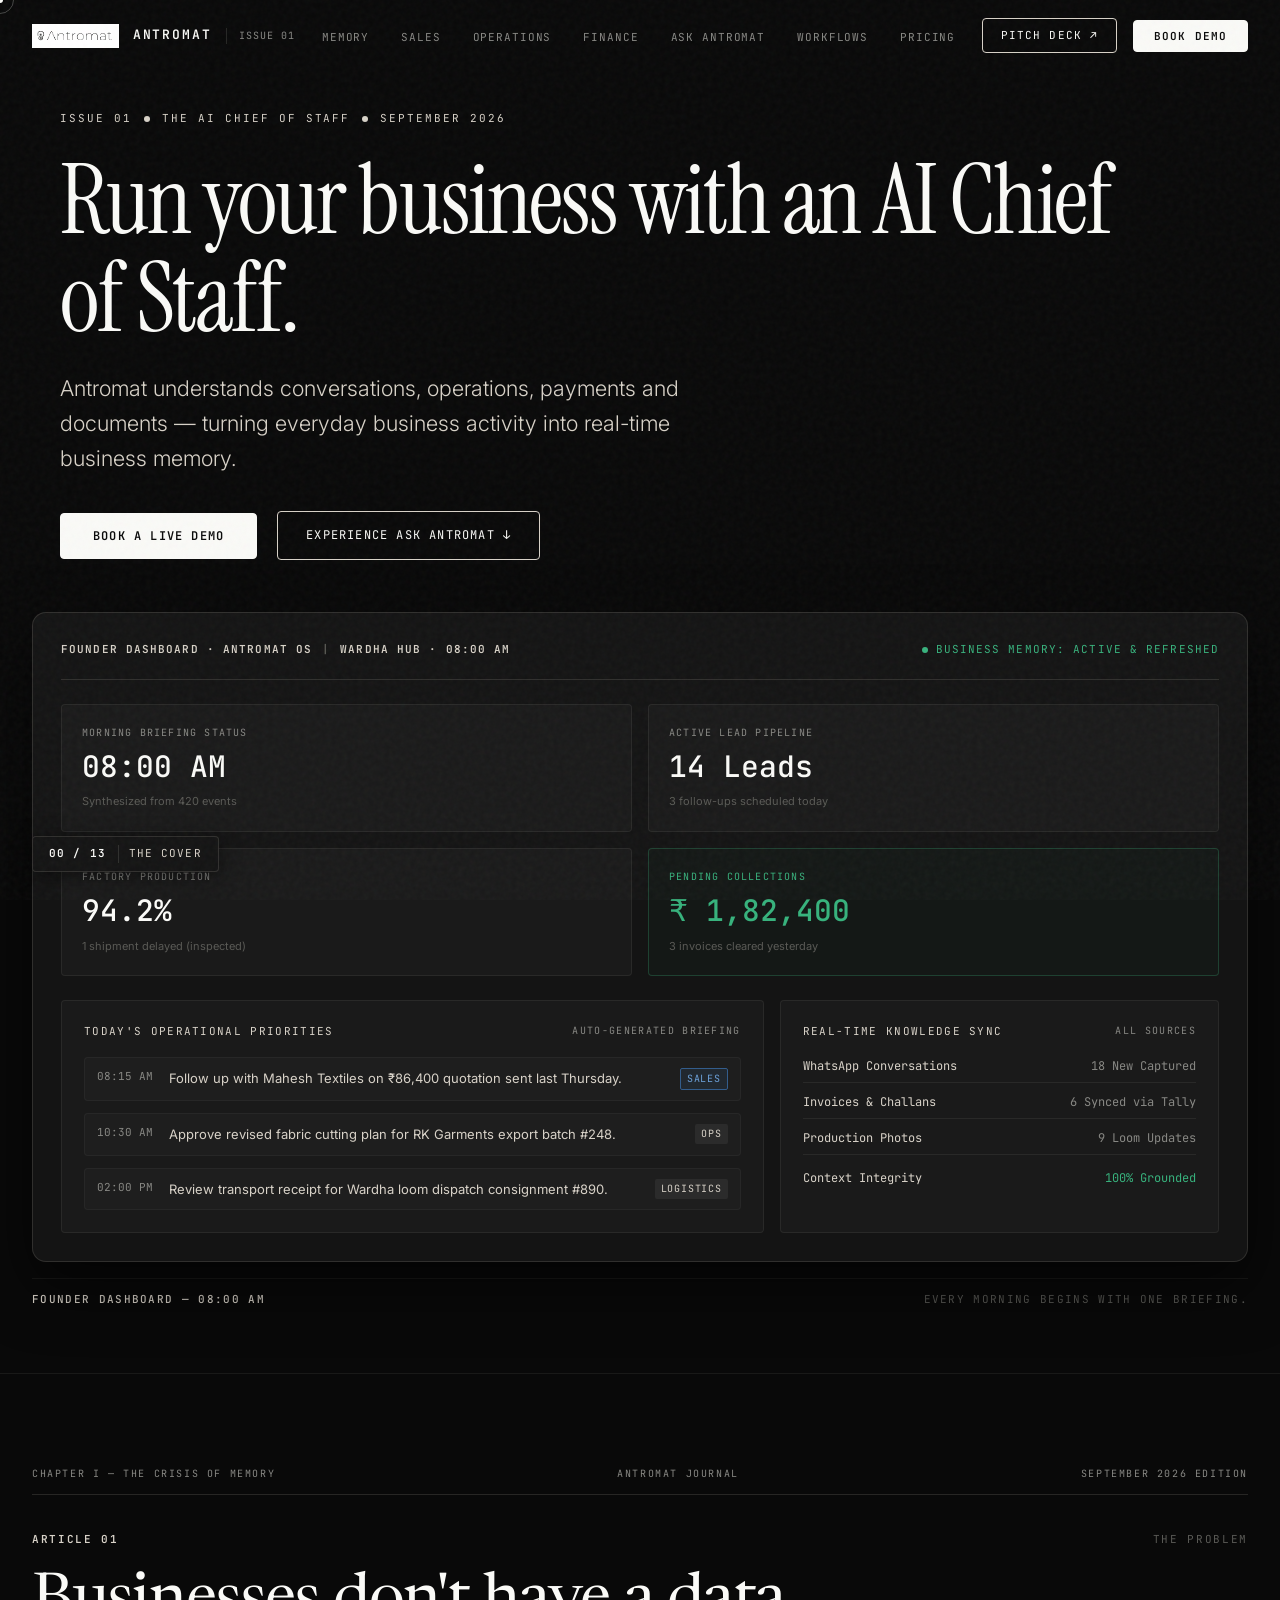
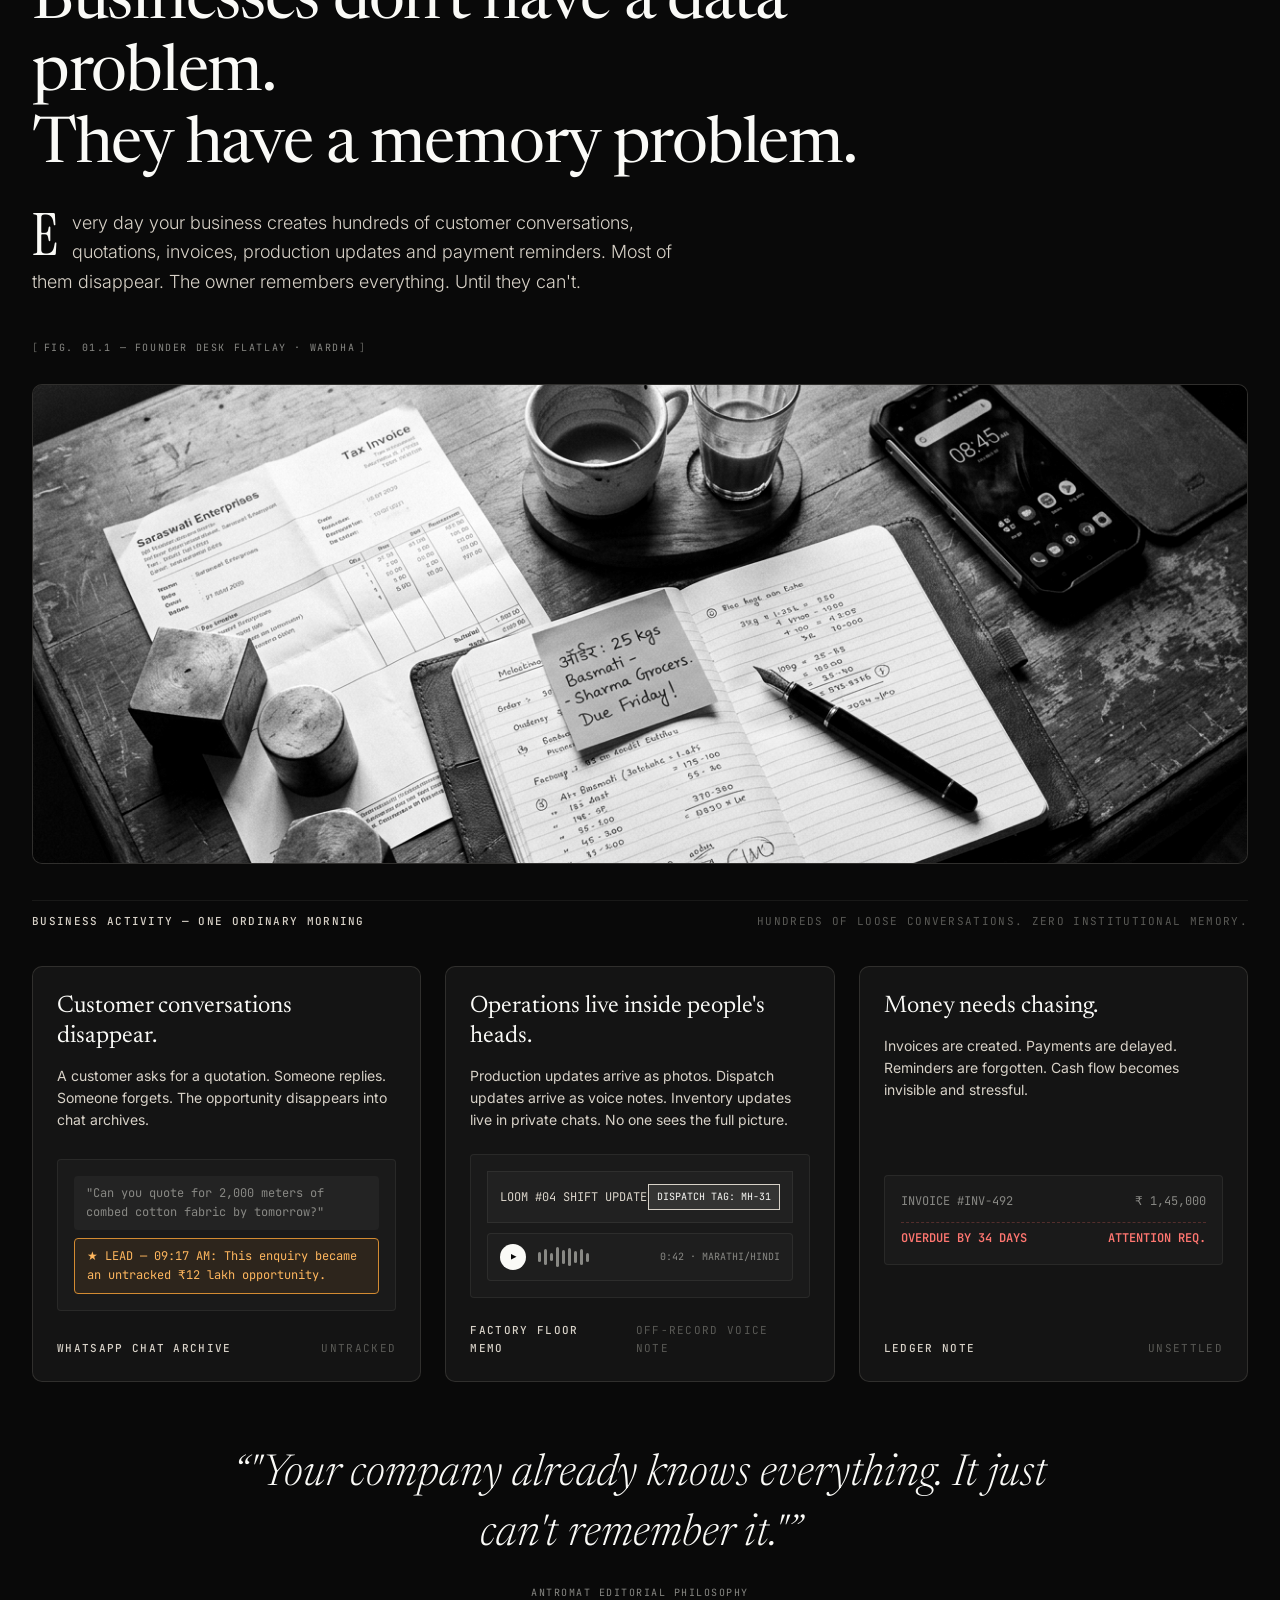
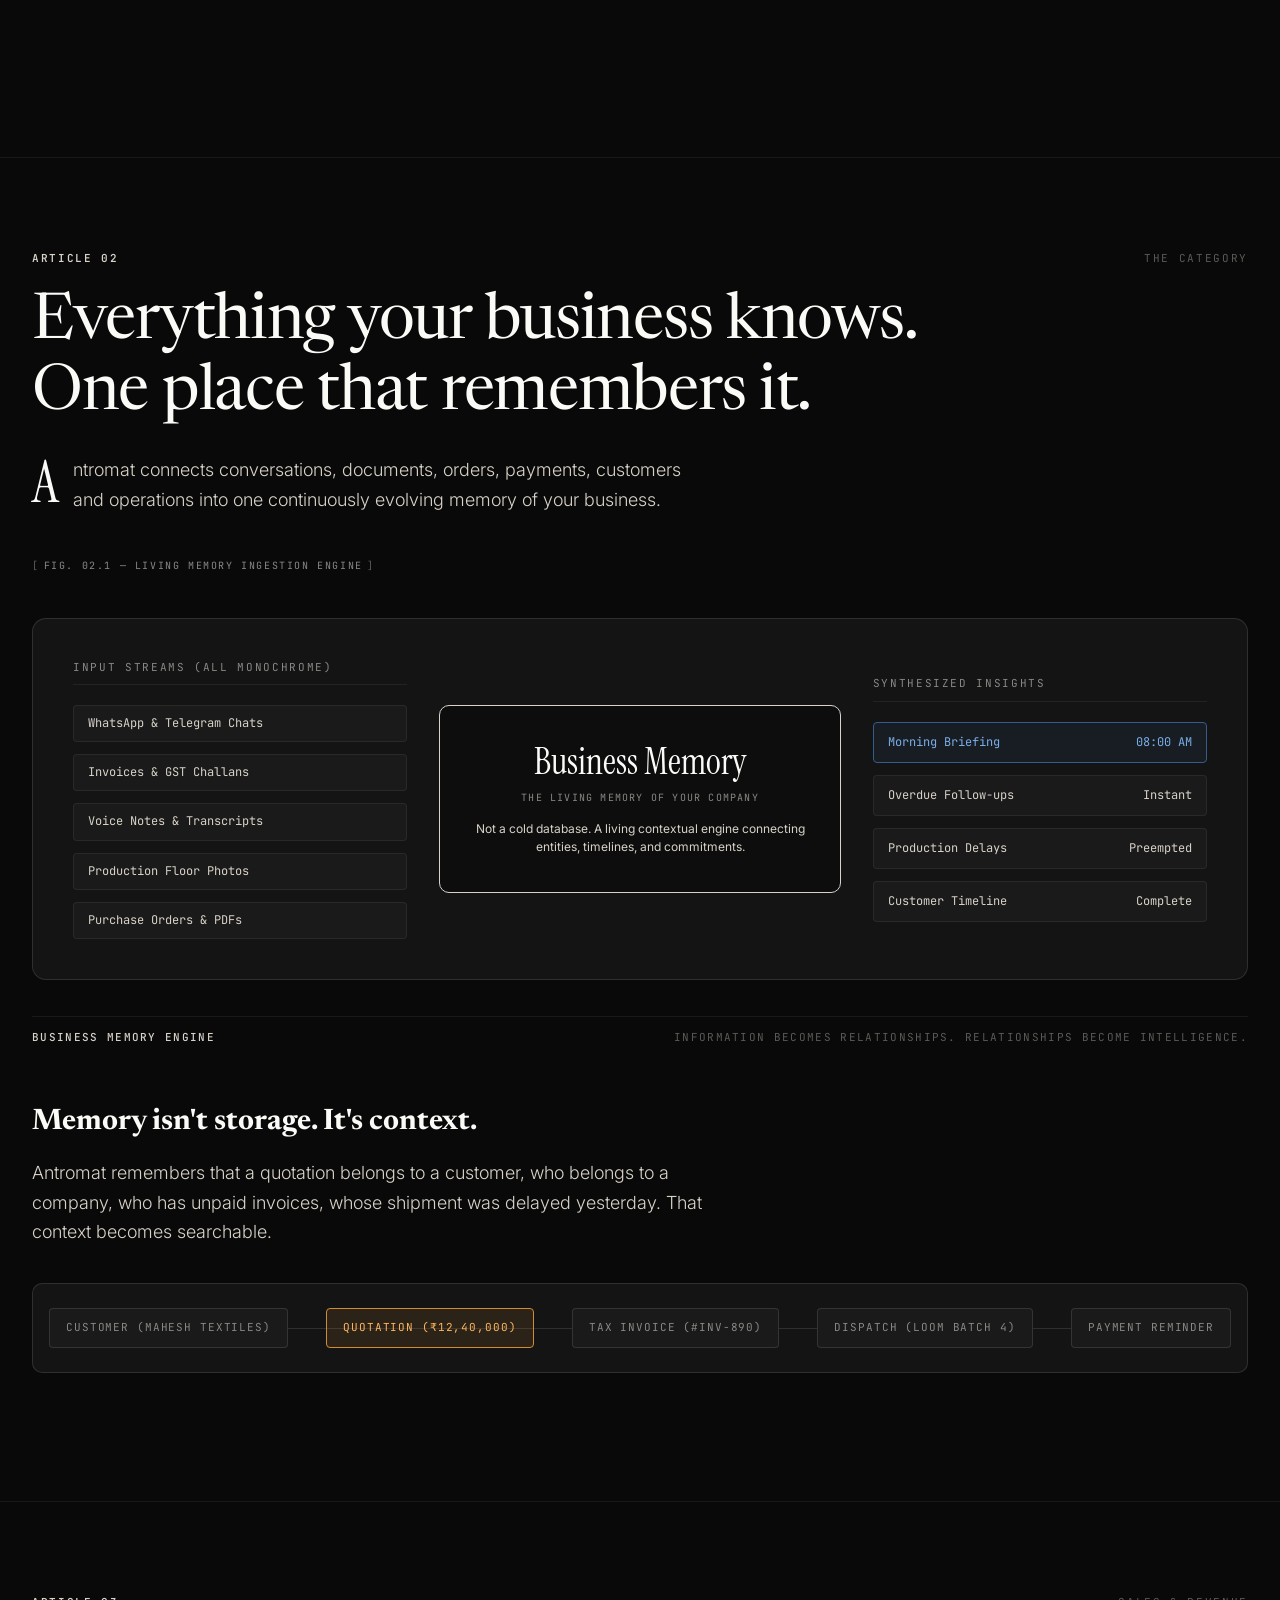
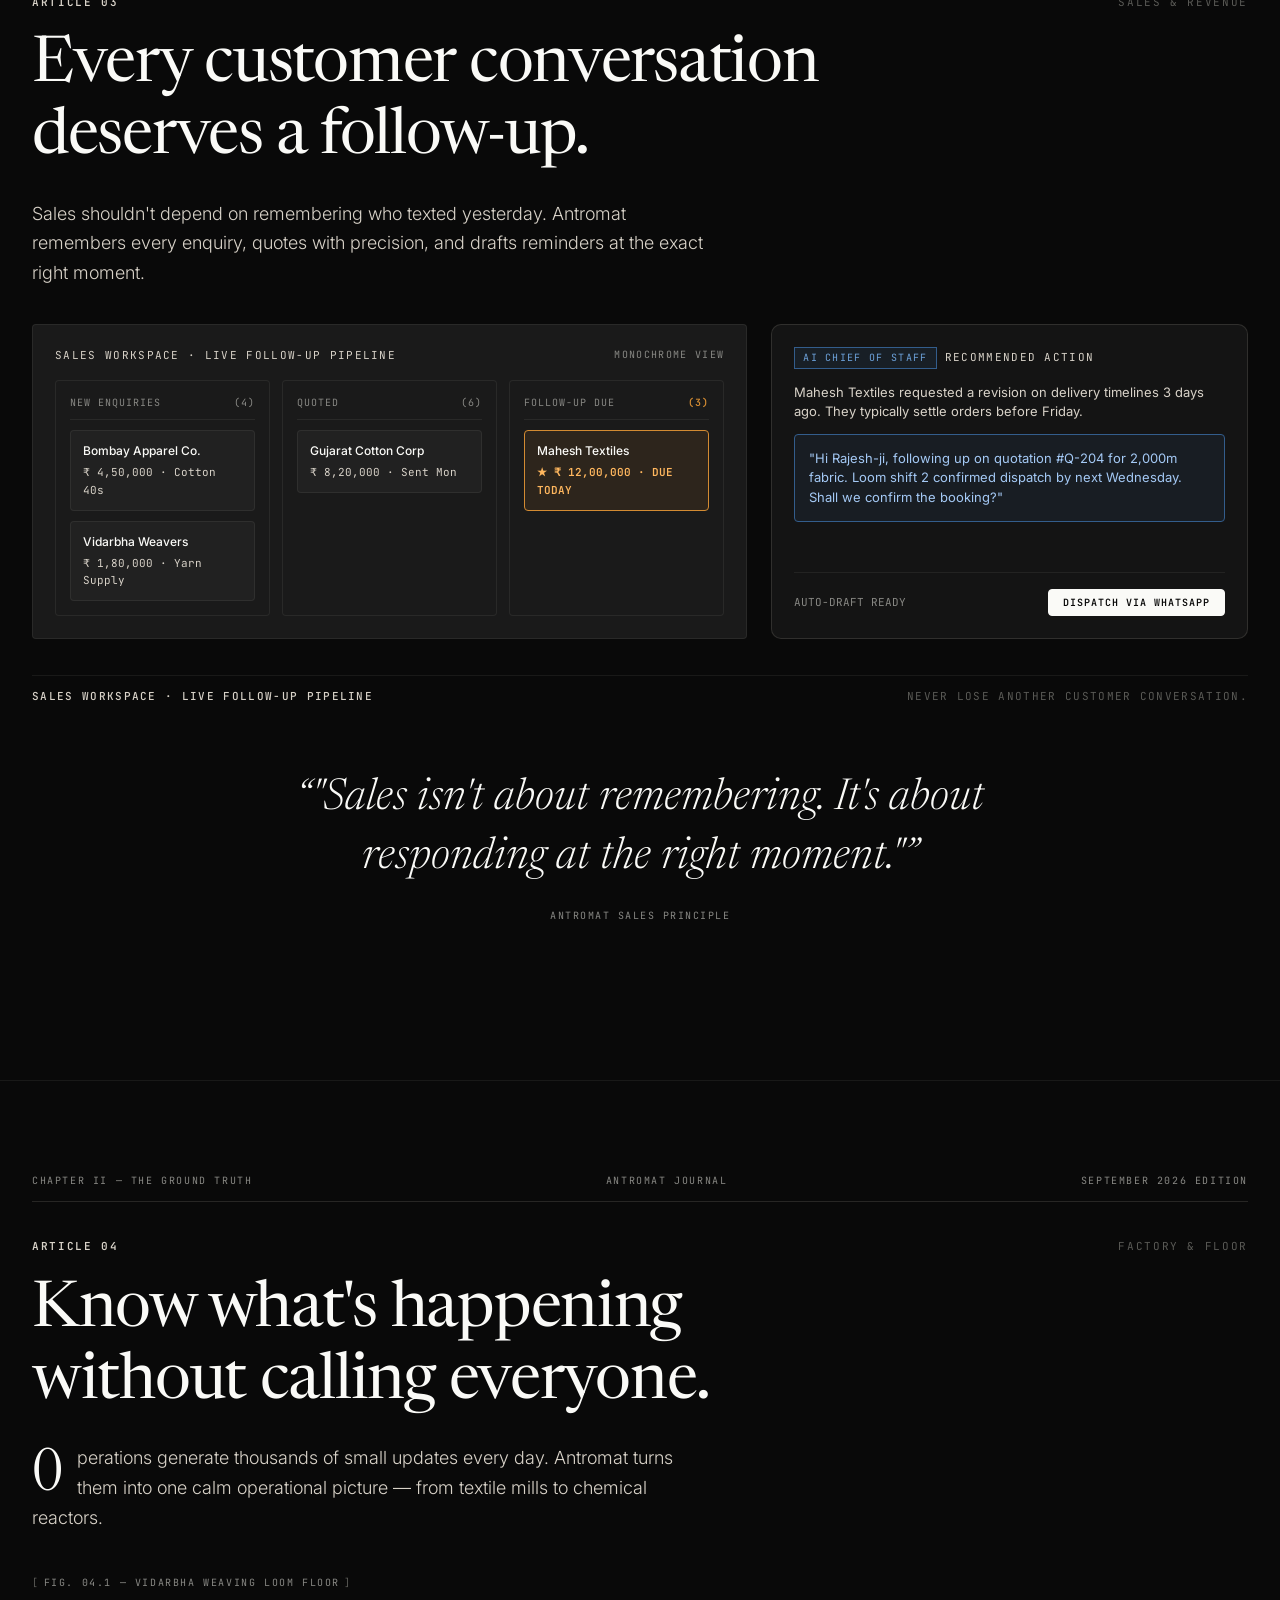
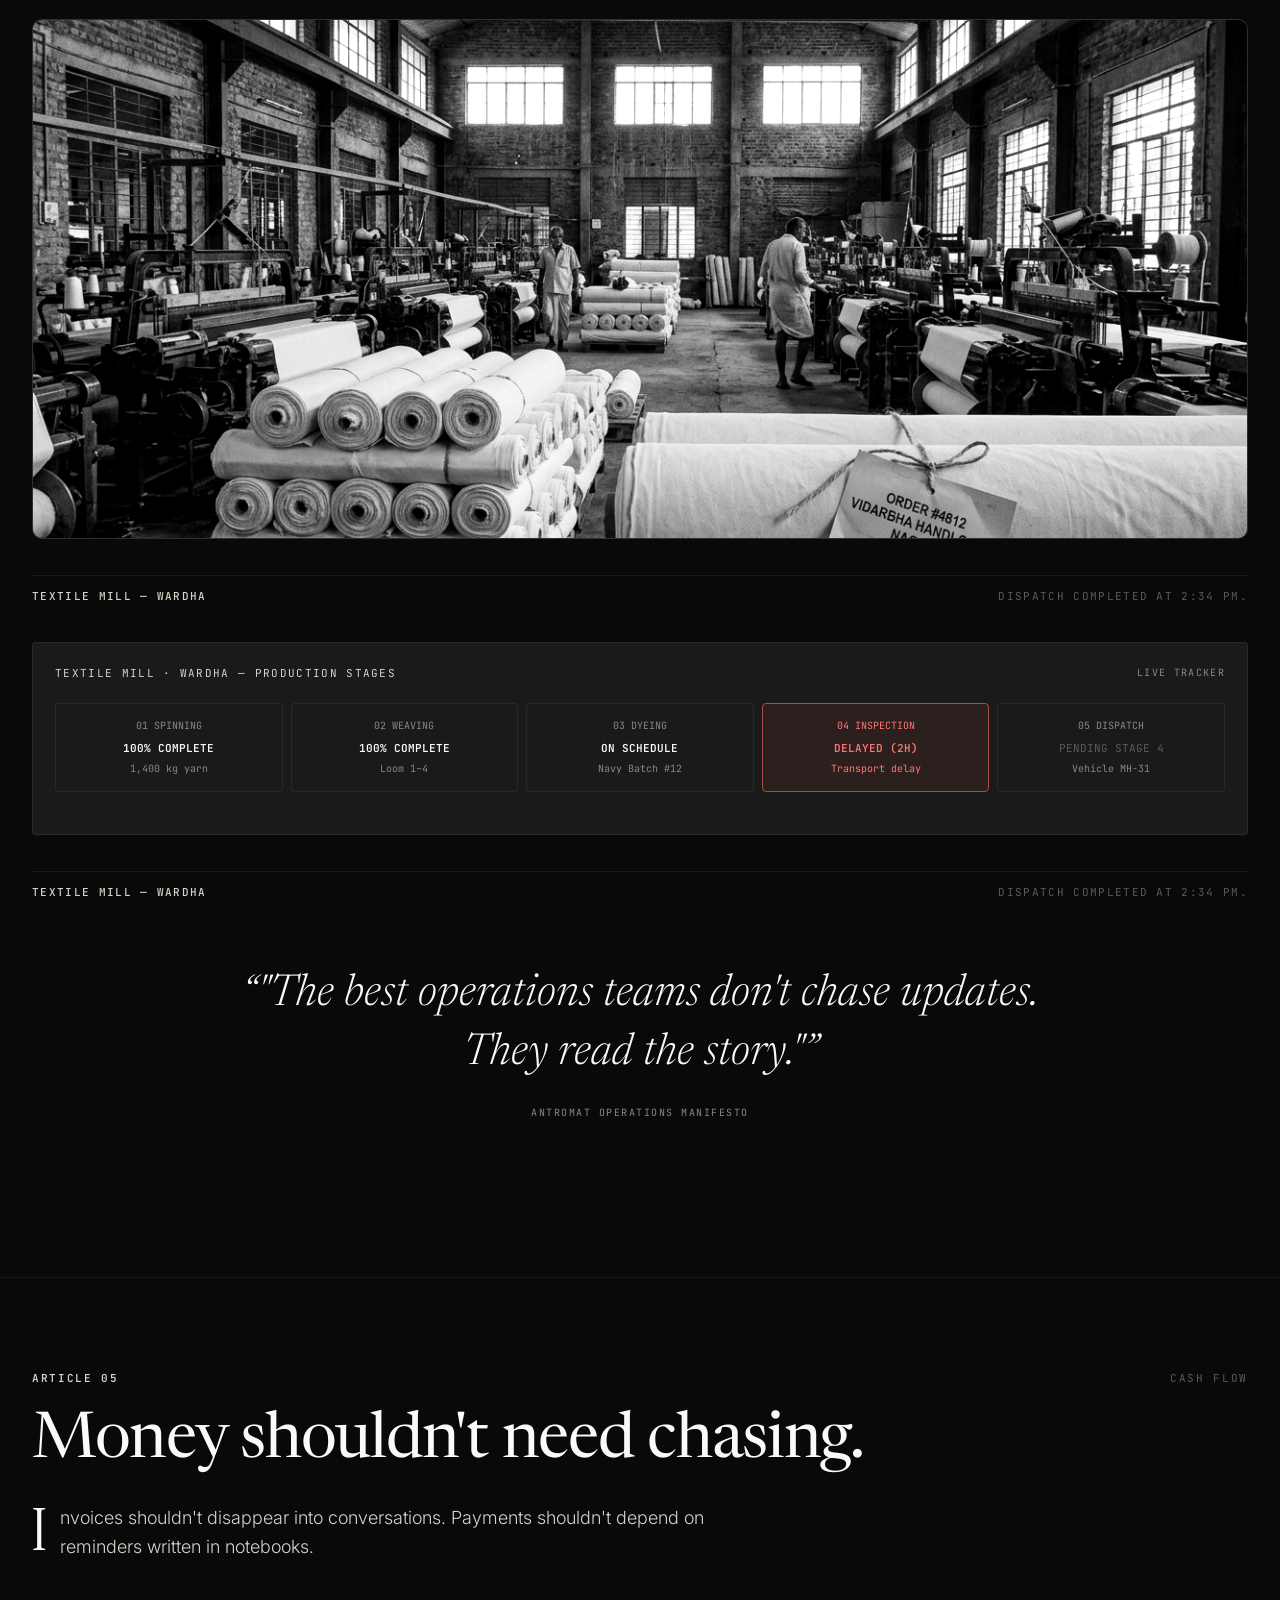
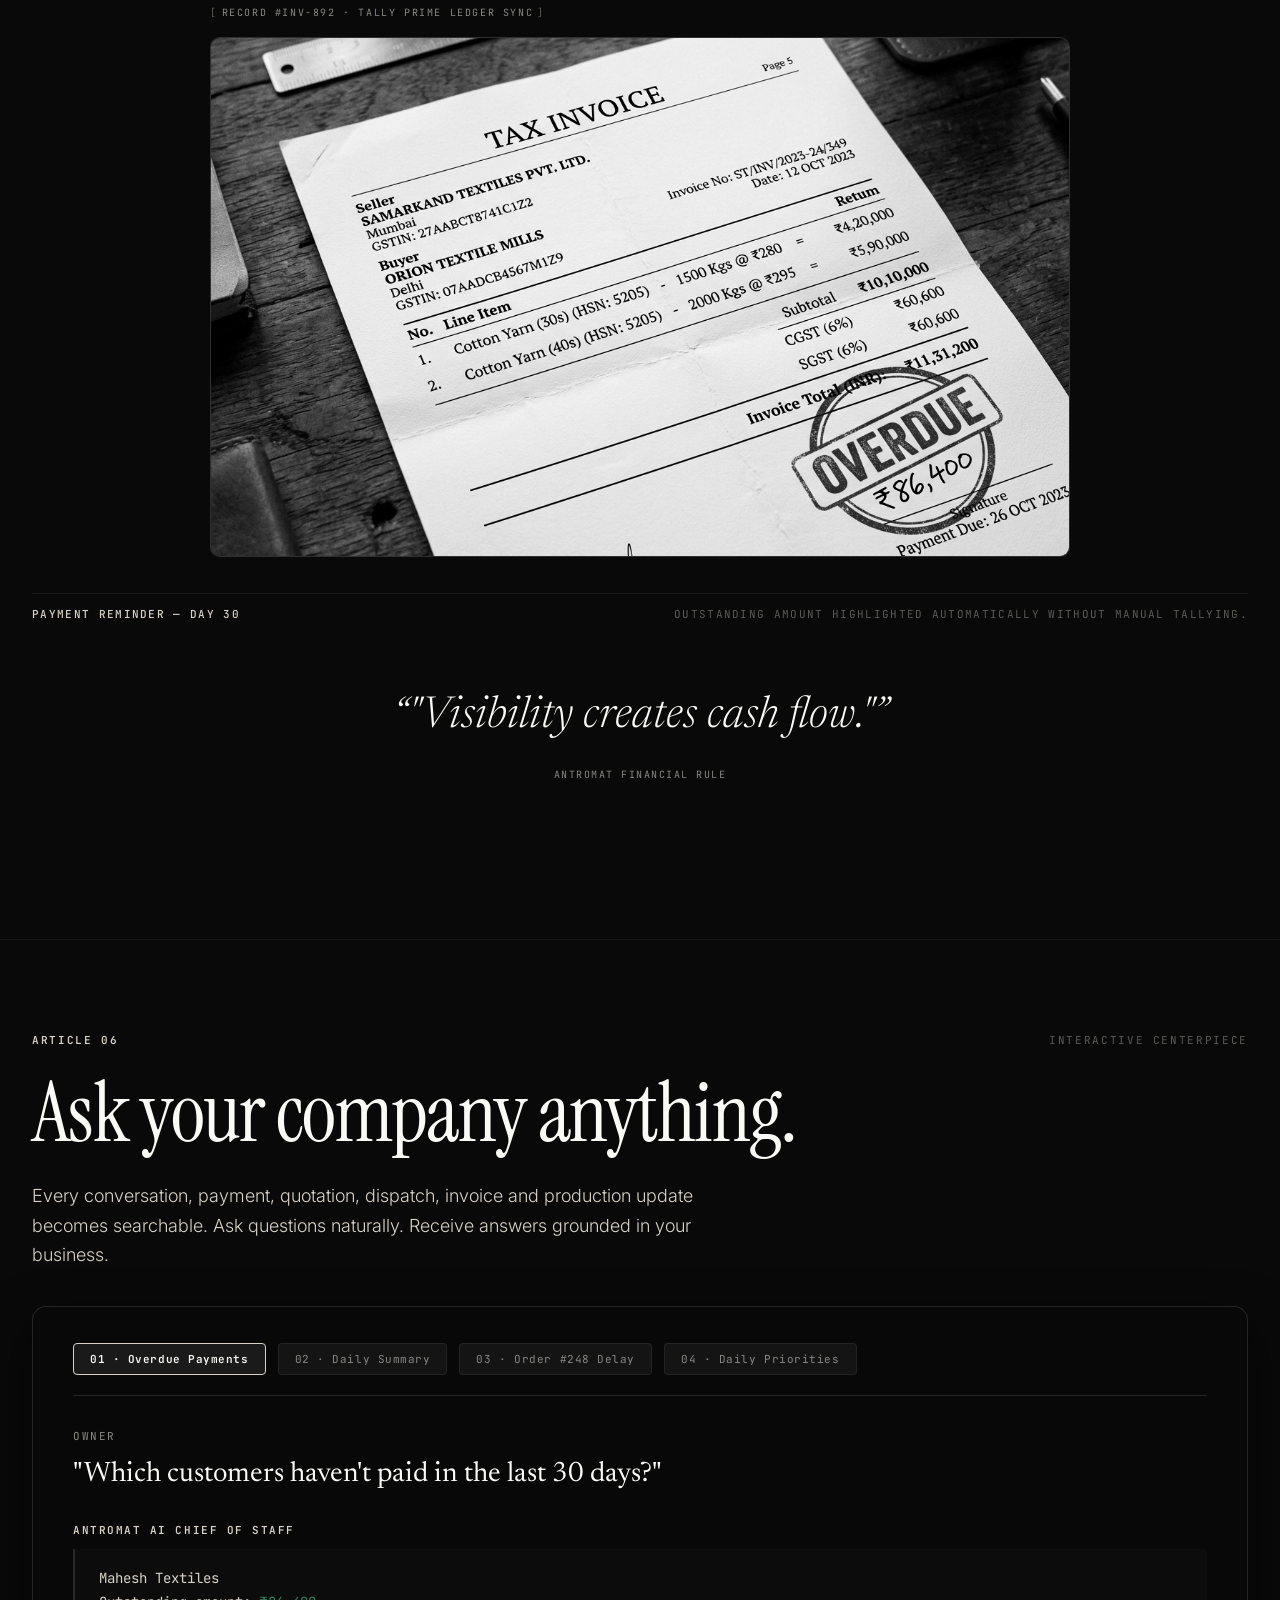
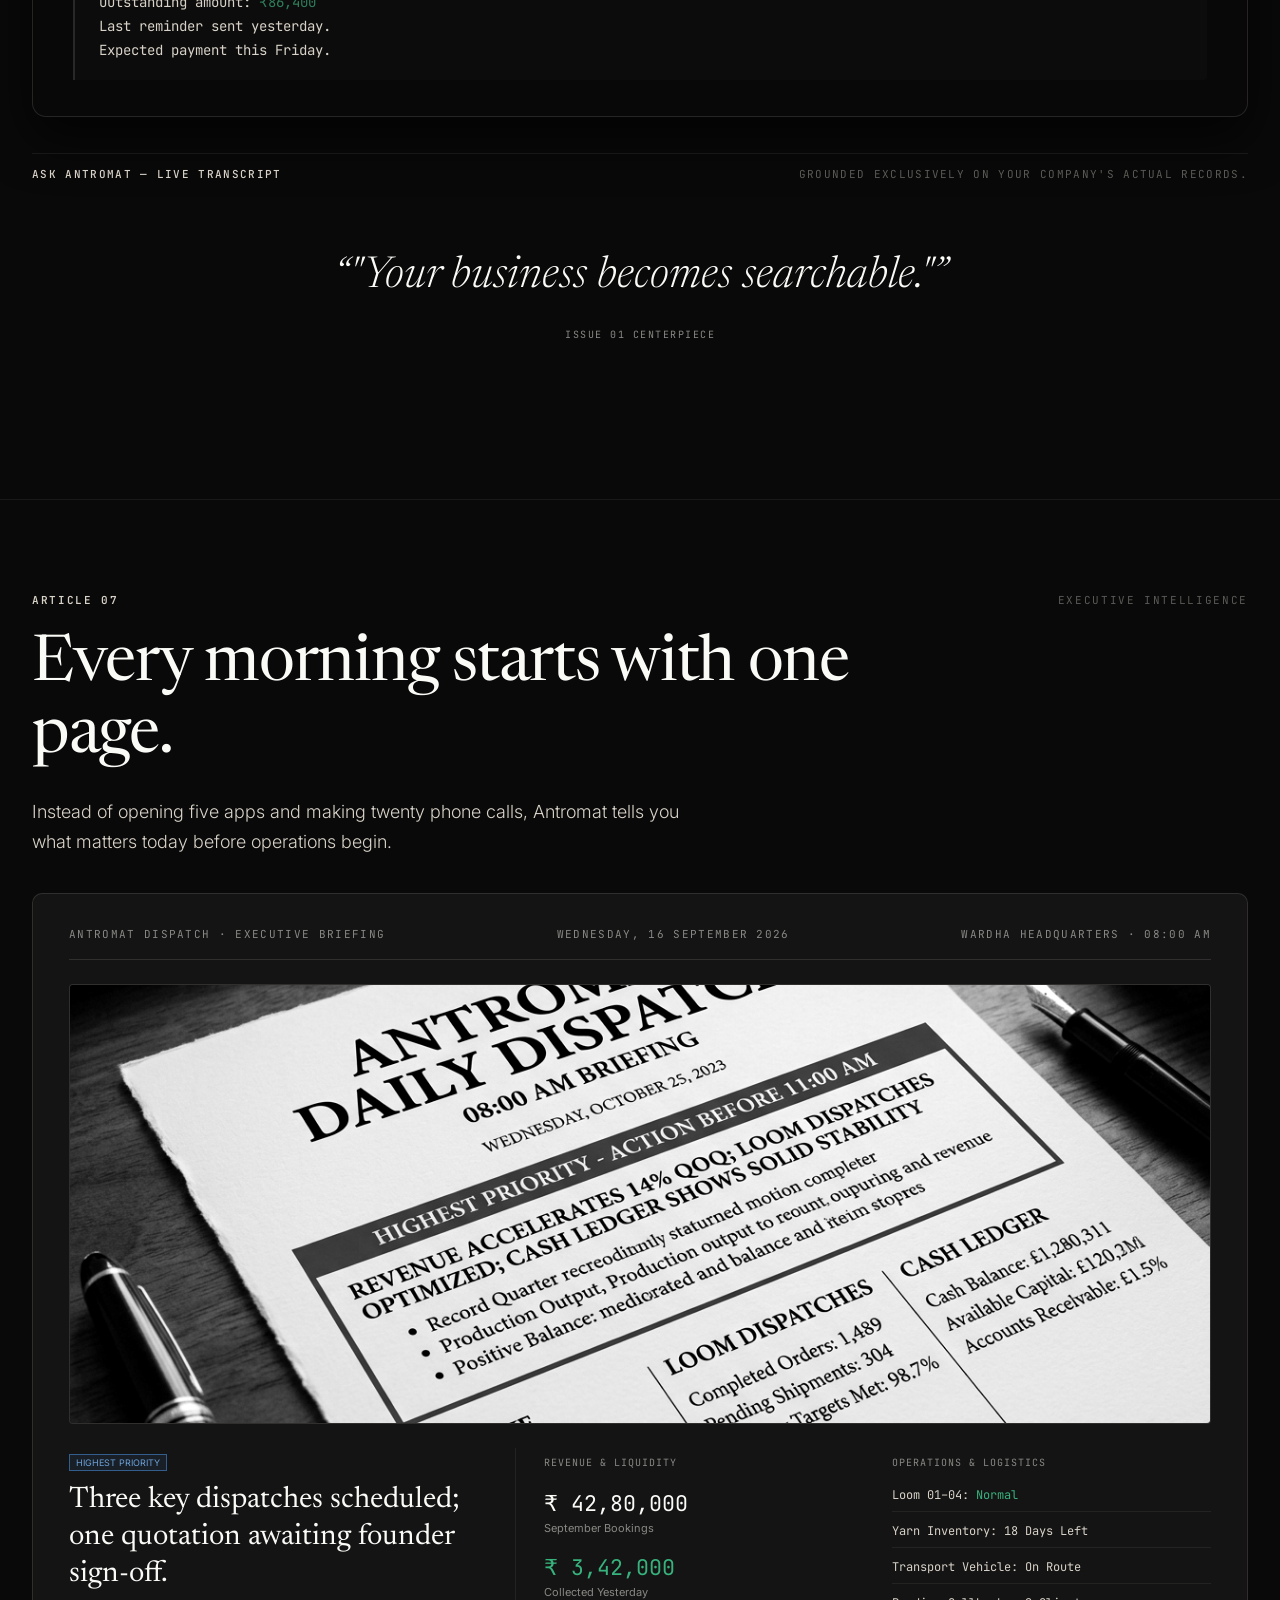
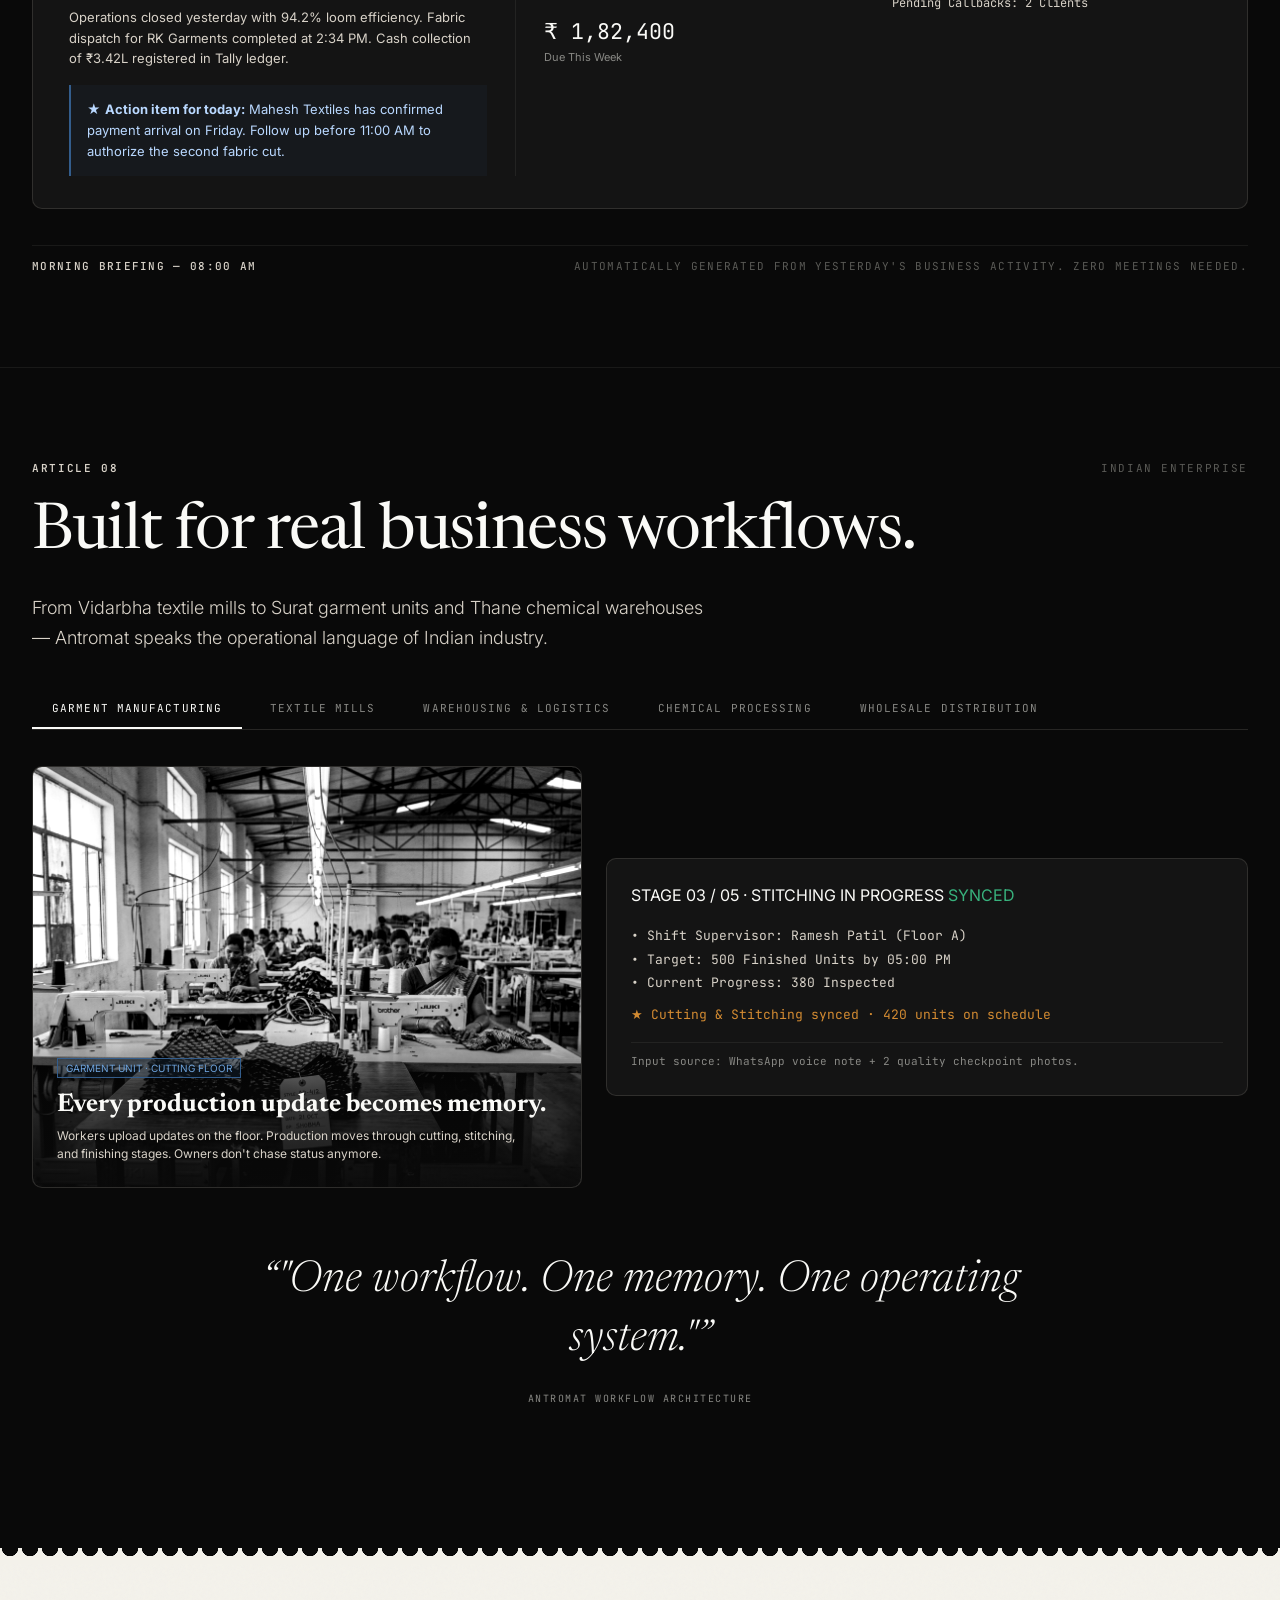
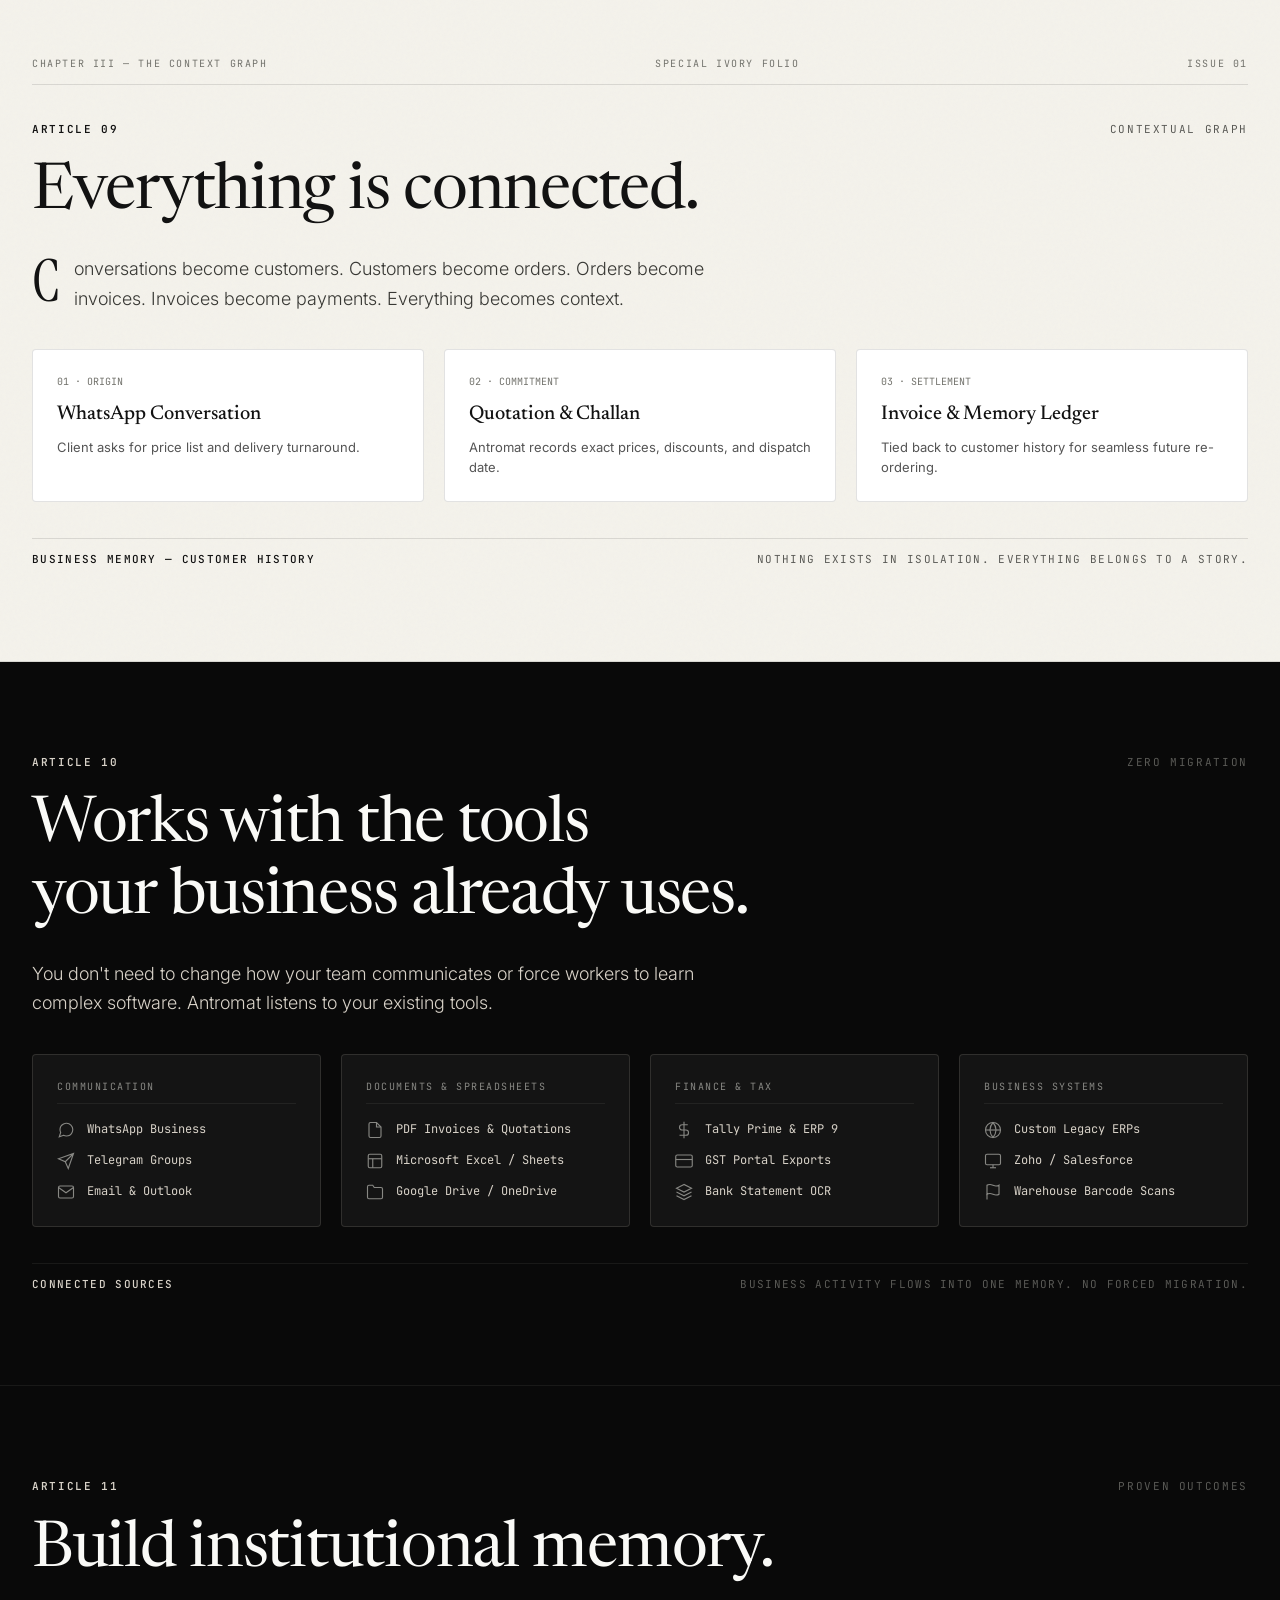
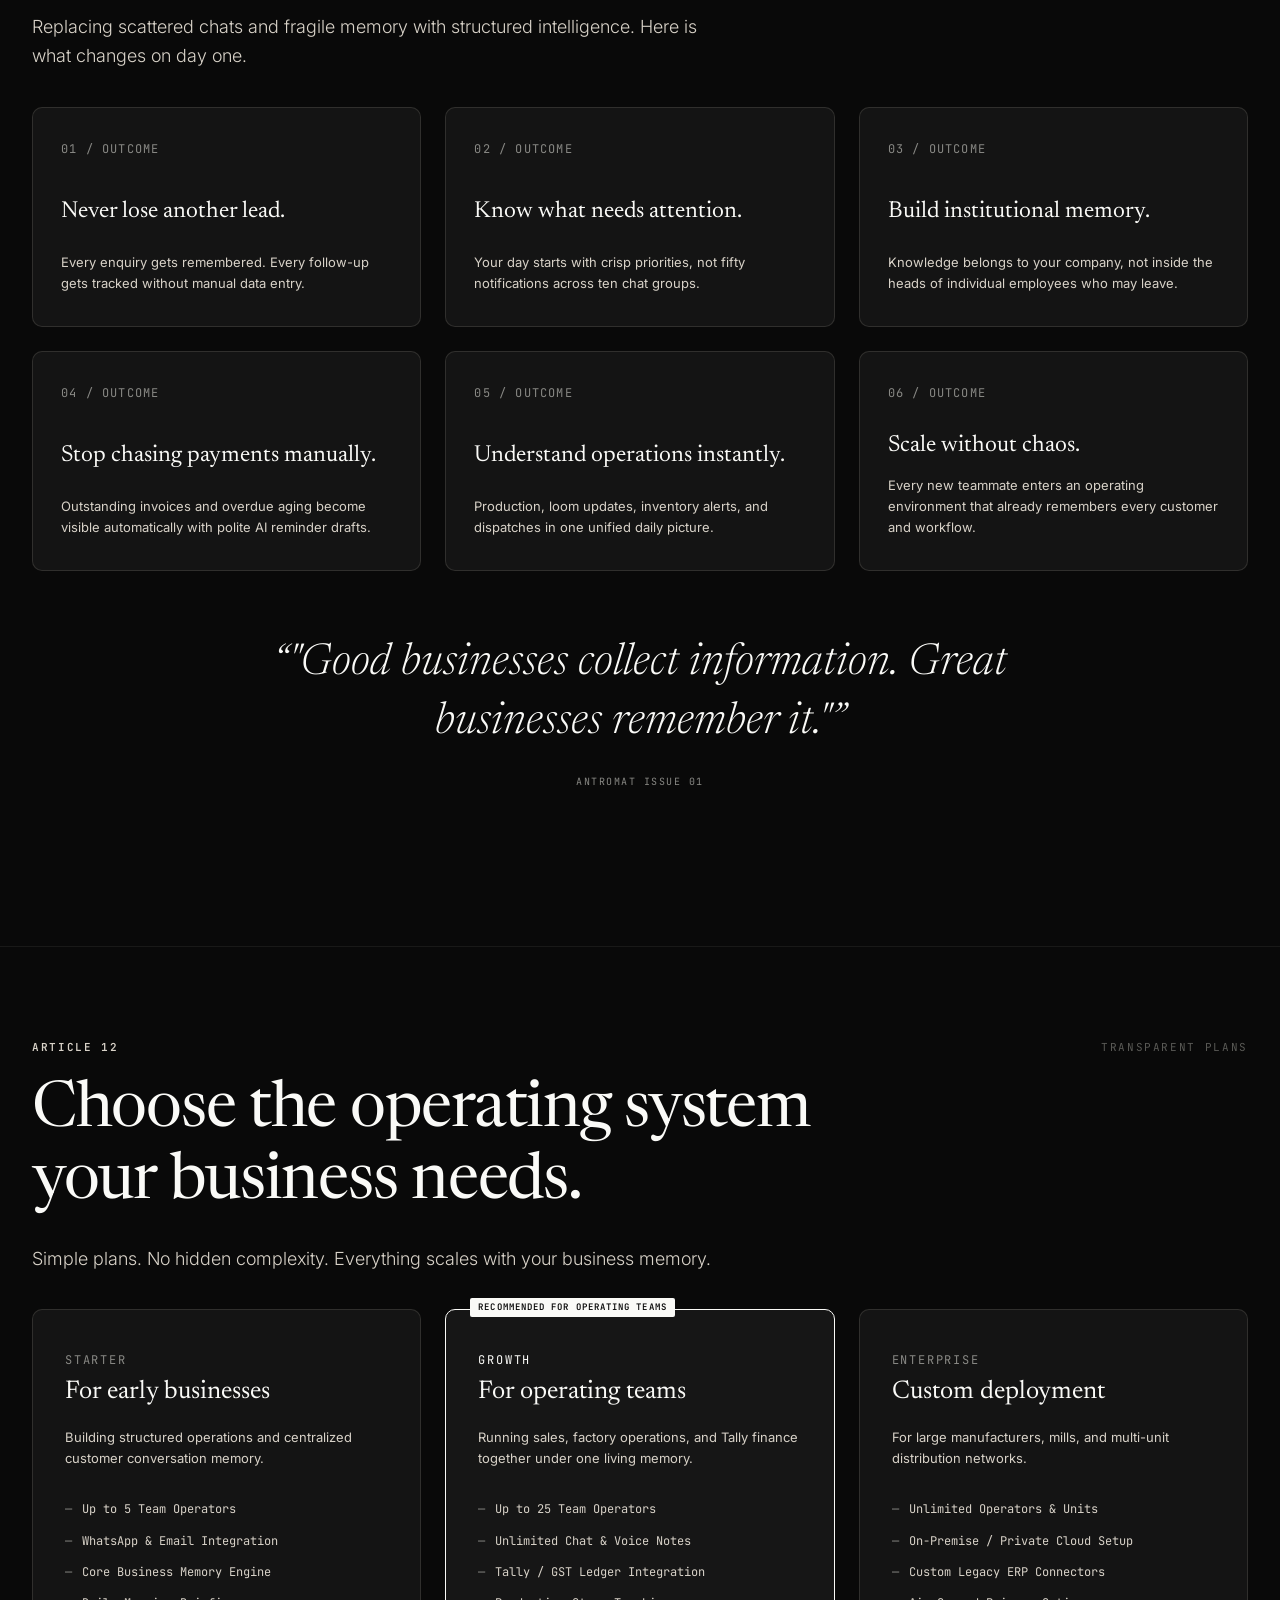
==== commit 257cc62f: "Rebuild website: Issue 01 - The AI Chief of Staff editorial publication" ====
--- a/index.html
+++ b/index.html
@@ -3,1210 +3,1318 @@
 <head>
   <meta charset="UTF-8">
   <meta name="viewport" content="width=device-width, initial-scale=1.0">
-  <title>ANTROMAT — Operations Manual × Live Product Demo</title>
-  <meta name="description" content="Antromat is the operating system for real businesses. Interactive operations manual and live product demo. Built in Vidarbha, Maharashtra.">
+  <title>ANTROMAT — Issue 01: The AI Chief of Staff</title>
+  <meta name="description" content="Antromat is an AI Chief of Staff and business memory system for enterprise operations, sales, and finance. Issue 01 — September 2026.">
+  
+  <link rel="icon" type="image/png" href="logo.png">
   <link rel="stylesheet" href="styles/main.css">
-  <link rel="icon" type="image/png" href="logo.png">
+  <link rel="stylesheet" href="styles/components.css">
+  <link rel="stylesheet" href="styles/responsive.css">
 </head>
 <body>
 
-  <!-- Hanging Bookmark Ribbon -->
-  <div class="bookmark-ribbon" id="scroll-bookmark" title="Scroll Progress">
-    <span>PAGE 01</span>
+  <!-- Custom Minimal Editorial Dot Cursor -->
+  <div class="custom-cursor-dot" id="cursor-dot" aria-hidden="true"></div>
+  <div class="custom-cursor-ring" id="cursor-ring" aria-hidden="true"></div>
+
+  <!-- Top Hairline Reading Progress Bar -->
+  <div id="reading-progress" aria-hidden="true"></div>
+
+  <!-- Sticky Editorial Page Counter (Bottom-Left) -->
+  <aside class="sticky-page-indicator" id="sticky-page-indicator" aria-label="Current Article">
+    <span class="page-num" id="indicator-num">00 / 13</span>
+    <span class="page-title" id="indicator-title">THE COVER</span>
+  </aside>
+
+  <!-- Top Editorial Navigation -->
+  <header class="editorial-nav">
+    <a href="#article-cover" class="nav-brand">
+      <img src="logo.png" alt="Antromat Logo" class="nav-brand-logo">
+      <span class="nav-brand-title">ANTROMAT</span>
+      <span class="nav-brand-issue">ISSUE 01</span>
+    </a>
+
+    <nav aria-label="Issue Navigation">
+      <ul class="nav-links">
+        <li><a href="#article-memory">Memory</a></li>
+        <li><a href="#article-sales">Sales</a></li>
+        <li><a href="#article-operations">Operations</a></li>
+        <li><a href="#article-finance">Finance</a></li>
+        <li><a href="#article-ask">Ask Antromat</a></li>
+        <li><a href="#article-workflows">Workflows</a></li>
+        <li><a href="#article-pricing">Pricing</a></li>
+      </ul>
+    </nav>
+
+    <div class="nav-actions">
+      <a href="pitch.html" class="btn-editorial-outline" title="Open Investor Presentation">PITCH DECK ↗</a>
+      <button class="btn-editorial-primary" data-open-demo>Book Demo</button>
+      <button class="nav-mobile-toggle" aria-label="Toggle Menu">MENU</button>
+    </div>
+  </header>
+
+  <main>
+    <!-- ====================================================================
+         ARTICLE 00 — THE COVER / HERO
+         ==================================================================== -->
+    <article class="editorial-article hero-cover-section" id="article-cover" data-article-num="00" data-article-title="THE COVER">
+      <div class="editorial-container">
+        <div class="editorial-reading-wrap">
+          <div class="hero-issue-badge">
+            <span>ISSUE 01</span>
+            <span class="dot"></span>
+            <span>THE AI CHIEF OF STAFF</span>
+            <span class="dot"></span>
+            <span>SEPTEMBER 2026</span>
+          </div>
+
+          <h1 class="hero-headline">Run your business with an AI Chief of Staff.</h1>
+          
+          <p class="hero-subhead">
+            Antromat understands conversations, operations, payments and documents — turning everyday business activity into real-time business memory.
+          </p>
+
+          <div class="hero-actions">
+            <button class="btn-editorial-primary" data-open-demo>Book a Live Demo</button>
+            <a href="#article-ask" class="btn-editorial-outline">Experience Ask Antromat ↓</a>
+          </div>
+        </div>
+
+        <!-- Massive 08:00 AM Founder Dashboard Frame -->
+        <div class="dashboard-frame spotlight-frame">
+          <div class="dashboard-header">
+            <div class="system-id">
+              <span>FOUNDER DASHBOARD · ANTROMAT OS</span>
+              <span style="color:var(--text-subtle);">|</span>
+              <span>WARDHA HUB · 08:00 AM</span>
+            </div>
+            <div class="system-status">
+              <span class="pulse-dot"></span>
+              <span>BUSINESS MEMORY: ACTIVE & REFRESHED</span>
+            </div>
+          </div>
+
+          <div class="dashboard-grid">
+            <div class="dashboard-metric-card">
+              <span class="metric-label">Morning Briefing Status</span>
+              <span class="metric-value">08:00 AM</span>
+              <span class="metric-subtext">Synthesized from 420 events</span>
+            </div>
+
+            <div class="dashboard-metric-card">
+              <span class="metric-label">Active Lead Pipeline</span>
+              <span class="metric-value">14 Leads</span>
+              <span class="metric-subtext">3 follow-ups scheduled today</span>
+            </div>
+
+            <div class="dashboard-metric-card">
+              <span class="metric-label">Factory Production</span>
+              <span class="metric-value">94.2%</span>
+              <span class="metric-subtext">1 shipment delayed (inspected)</span>
+            </div>
+
+            <!-- Selective Color Rule: Exactly ONE insight card highlighted green -->
+            <div class="dashboard-metric-card selective-highlight">
+              <span class="metric-label">Pending Collections</span>
+              <span class="metric-value">₹ 1,82,400</span>
+              <span class="metric-subtext">3 invoices cleared yesterday</span>
+            </div>
+          </div>
+
+          <div class="dashboard-lower-split">
+            <div class="dashboard-panel">
+              <div class="panel-title">
+                <span>TODAY'S OPERATIONAL PRIORITIES</span>
+                <span style="font-size:10px; color:var(--text-muted);">AUTO-GENERATED BRIEFING</span>
+              </div>
+              <ul class="priority-list">
+                <li class="priority-item">
+                  <span class="priority-time">08:15 AM</span>
+                  <span class="priority-desc">Follow up with Mahesh Textiles on ₹86,400 quotation sent last Thursday.</span>
+                  <span class="priority-tag badge-blue">SALES</span>
+                </li>
+                <li class="priority-item">
+                  <span class="priority-time">10:30 AM</span>
+                  <span class="priority-desc">Approve revised fabric cutting plan for RK Garments export batch #248.</span>
+                  <span class="priority-tag" style="background:rgba(255,255,255,0.06); color:var(--text-stone);">OPS</span>
+                </li>
+                <li class="priority-item">
+                  <span class="priority-time">02:00 PM</span>
+                  <span class="priority-desc">Review transport receipt for Wardha loom dispatch consignment #890.</span>
+                  <span class="priority-tag" style="background:rgba(255,255,255,0.06); color:var(--text-stone);">LOGISTICS</span>
+                </li>
+              </ul>
+            </div>
+
+            <div class="dashboard-panel">
+              <div class="panel-title">
+                <span>REAL-TIME KNOWLEDGE SYNC</span>
+                <span style="font-size:10px; color:var(--text-muted);">ALL SOURCES</span>
+              </div>
+              <div style="font-family:var(--font-mono); font-size:12px; color:var(--text-stone); display:flex; flex-direction:column; gap:10px;">
+                <div style="display:flex; justify-content:space-between; border-bottom:1px solid var(--border-dark-subtle); padding-bottom:6px;">
+                  <span>WhatsApp Conversations</span>
+                  <span style="color:var(--text-muted);">18 New Captured</span>
+                </div>
+                <div style="display:flex; justify-content:space-between; border-bottom:1px solid var(--border-dark-subtle); padding-bottom:6px;">
+                  <span>Invoices & Challans</span>
+                  <span style="color:var(--text-muted);">6 Synced via Tally</span>
+                </div>
+                <div style="display:flex; justify-content:space-between; border-bottom:1px solid var(--border-dark-subtle); padding-bottom:6px;">
+                  <span>Production Photos</span>
+                  <span style="color:var(--text-muted);">9 Loom Updates</span>
+                </div>
+                <div style="display:flex; justify-content:space-between; padding-top:4px;">
+                  <span>Context Integrity</span>
+                  <span style="color:#38b27d;">100% Grounded</span>
+                </div>
+              </div>
+            </div>
+          </div>
+        </div>
+
+        <figcaption class="editorial-caption">
+          <span class="caption-context">FOUNDER DASHBOARD — 08:00 AM</span>
+          <span class="caption-time">Every morning begins with one briefing.</span>
+        </figcaption>
+      </div>
+    </article>
+
+
+    <!-- ====================================================================
+         ARTICLE 01 — THE REALITY OF RUNNING A BUSINESS (CHAOS)
+         ==================================================================== -->
+    <article class="editorial-article" id="article-reality" data-article-num="01" data-article-title="THE REALITY">
+      <div class="editorial-container">
+        <!-- Running Folio Header -->
+        <div class="editorial-running-folio">
+          <span>CHAPTER I — THE CRISIS OF MEMORY</span>
+          <span>ANTROMAT JOURNAL</span>
+          <span>SEPTEMBER 2026 EDITION</span>
+        </div>
+
+        <header class="article-label-meta">
+          <span class="article-num">ARTICLE 01</span>
+          <span class="article-tag">THE PROBLEM</span>
+        </header>
+
+        <h2 class="article-headline">
+          Businesses don't have a data problem.<br>
+          They have a memory problem.
+        </h2>
+
+        <p class="article-paragraph drop-cap">
+          Every day your business creates hundreds of customer conversations, quotations, invoices, production updates and payment reminders. Most of them disappear. The owner remembers everything. Until they can't.
+        </p>
+
+        <!-- Figure Marginalia & Documentary Photography -->
+        <span class="editorial-figure-tag">FIG. 01.1 — FOUNDER DESK FLATLAY · WARDHA</span>
+        <div class="spotlight-frame" style="margin: var(--space-24) 0 var(--space-48); max-height: 480px; overflow: hidden;">
+          <img src="assets/office_desk.jpg" alt="Business Activity Flatlay" class="frame-canvas" style="width: 100%; height: 480px; object-fit: cover;">
+          <div class="spotlight-reveal-layer" style="background-image: url('assets/office_desk.jpg'); background-size: cover; background-position: center;"></div>
+        </div>
+        <figcaption class="editorial-caption">
+          <span class="caption-context">BUSINESS ACTIVITY — ONE ORDINARY MORNING</span>
+          <span class="caption-time">Hundreds of loose conversations. Zero institutional memory.</span>
+        </figcaption>
+
+        <!-- 3 Editorial Panels -->
+        <div class="chaos-panels-grid">
+          <!-- Panel 1: Customer Conversations Disappear -->
+          <div class="chaos-panel-card">
+            <div>
+              <h3 class="panel-head-title">Customer conversations disappear.</h3>
+              <p class="panel-body-text">
+                A customer asks for a quotation. Someone replies. Someone forgets. The opportunity disappears into chat archives.
+              </p>
+            </div>
+
+            <div class="chaos-preview-box">
+              <div class="chat-preview-item">
+                <div class="chat-bubble-gray">"Can you quote for 2,000 meters of combed cotton fabric by tomorrow?"</div>
+                <div class="chat-bubble-selective-amber">
+                  ★ LEAD — 09:17 AM: This enquiry became an untracked ₹12 lakh opportunity.
+                </div>
+              </div>
+            </div>
+            
+            <figcaption class="editorial-caption" style="margin-top:12px; border-top:none;">
+              <span class="caption-context">WHATSAPP CHAT ARCHIVE</span>
+              <span class="caption-time">UNTRACKED</span>
+            </figcaption>
+          </div>
+
+          <!-- Panel 2: Operations Live in People's Heads -->
+          <div class="chaos-panel-card">
+            <div>
+              <h3 class="panel-head-title">Operations live inside people's heads.</h3>
+              <p class="panel-body-text">
+                Production updates arrive as photos. Dispatch updates arrive as voice notes. Inventory updates live in private chats. No one sees the full picture.
+              </p>
+            </div>
+
+            <div class="chaos-preview-box">
+              <div class="factory-tag-preview">
+                <span style="color:var(--text-stone);">LOOM #04 SHIFT UPDATE</span>
+                <span class="factory-tag-badge">DISPATCH TAG: MH-31</span>
+              </div>
+              
+              <!-- Interactive Ground Voice Note Micro-Player -->
+              <div class="voice-note-card" id="voice-note-demo" title="Click to simulate voice note listening">
+                <div class="voice-play-btn" id="voice-play-icon">▶</div>
+                <div class="voice-waveform-track">
+                  <span class="waveform-bar" style="height: 10px;"></span>
+                  <span class="waveform-bar" style="height: 16px;"></span>
+                  <span class="waveform-bar" style="height: 8px;"></span>
+                  <span class="waveform-bar" style="height: 20px;"></span>
+                  <span class="waveform-bar" style="height: 14px;"></span>
+                  <span class="waveform-bar" style="height: 18px;"></span>
+                  <span class="waveform-bar" style="height: 12px;"></span>
+                  <span class="waveform-bar" style="height: 16px;"></span>
+                  <span class="waveform-bar" style="height: 9px;"></span>
+                </div>
+                <span class="voice-meta-time">0:42 · MARATHI/HINDI</span>
+              </div>
+            </div>
+
+            <figcaption class="editorial-caption" style="margin-top:12px; border-top:none;">
+              <span class="caption-context">FACTORY FLOOR MEMO</span>
+              <span class="caption-time">OFF-RECORD VOICE NOTE</span>
+            </figcaption>
+          </div>
+
+          <!-- Panel 3: Money Needs Chasing -->
+          <div class="chaos-panel-card">
+            <div>
+              <h3 class="panel-head-title">Money needs chasing.</h3>
+              <p class="panel-body-text">
+                Invoices are created. Payments are delayed. Reminders are forgotten. Cash flow becomes invisible and stressful.
+              </p>
+            </div>
+
+            <div class="chaos-preview-box">
+              <div class="invoice-slip-preview">
+                <div class="invoice-row">
+                  <span>INVOICE #INV-492</span>
+                  <span>₹ 1,45,000</span>
+                </div>
+                <div class="invoice-row overdue-red">
+                  <span>OVERDUE BY 34 DAYS</span>
+                  <span>ATTENTION REQ.</span>
+                </div>
+              </div>
+            </div>
+
+            <figcaption class="editorial-caption" style="margin-top:12px; border-top:none;">
+              <span class="caption-context">LEDGER NOTE</span>
+              <span class="caption-time">UNSETTLED</span>
+            </figcaption>
+          </div>
+        </div>
+
+        <figure class="editorial-pullquote">
+          <q>"Your company already knows everything. It just can't remember it."</q>
+          <span class="quote-attribution">Antromat Editorial Philosophy</span>
+        </figure>
+      </div>
+    </article>
+
+
+    <!-- ====================================================================
+         ARTICLE 02 — BUSINESS MEMORY
+         ==================================================================== -->
+    <article class="editorial-article" id="article-memory" data-article-num="02" data-article-title="BUSINESS MEMORY">
+      <div class="editorial-container">
+        <header class="article-label-meta">
+          <span class="article-num">ARTICLE 02</span>
+          <span class="article-tag">THE CATEGORY</span>
+        </header>
+
+        <h2 class="article-headline">
+          Everything your business knows.<br>
+          One place that remembers it.
+        </h2>
+
+        <p class="article-paragraph drop-cap">
+          Antromat connects conversations, documents, orders, payments, customers and operations into one continuously evolving memory of your business.
+        </p>
+
+        <!-- 3-Block Infographic: Inputs -> Core -> Insights -->
+        <span class="editorial-figure-tag">FIG. 02.1 — LIVING MEMORY INGESTION ENGINE</span>
+        <div class="memory-infographic-wrap spotlight-frame">
+          <div class="memory-col">
+            <span class="memory-col-title">INPUT STREAMS (ALL MONOCHROME)</span>
+            <div class="memory-source-pill">WhatsApp & Telegram Chats</div>
+            <div class="memory-source-pill">Invoices & GST Challans</div>
+            <div class="memory-source-pill">Voice Notes & Transcripts</div>
+            <div class="memory-source-pill">Production Floor Photos</div>
+            <div class="memory-source-pill">Purchase Orders & PDFs</div>
+          </div>
+
+          <div class="memory-center-core">
+            <h3 class="memory-core-title">Business Memory</h3>
+            <p class="memory-core-sub">THE LIVING MEMORY OF YOUR COMPANY</p>
+            <p style="font-family:var(--font-sans); font-size:12px; color:var(--text-stone); margin-top:14px; line-height:1.5;">
+              Not a cold database. A living contextual engine connecting entities, timelines, and commitments.
+            </p>
+          </div>
+
+          <div class="memory-col">
+            <span class="memory-col-title">SYNTHESIZED INSIGHTS</span>
+            <div class="memory-insight-pill selective-blue">
+              <span>Morning Briefing</span>
+              <span>08:00 AM</span>
+            </div>
+            <div class="memory-insight-pill">
+              <span>Overdue Follow-ups</span>
+              <span>Instant</span>
+            </div>
+            <div class="memory-insight-pill">
+              <span>Production Delays</span>
+              <span>Preempted</span>
+            </div>
+            <div class="memory-insight-pill">
+              <span>Customer Timeline</span>
+              <span>Complete</span>
+            </div>
+          </div>
+        </div>
+
+        <figcaption class="editorial-caption">
+          <span class="caption-context">BUSINESS MEMORY ENGINE</span>
+          <span class="caption-time">Information becomes relationships. Relationships become intelligence.</span>
+        </figcaption>
+
+        <!-- Relationship Context Timeline -->
+        <div style="margin-top:var(--space-72);">
+          <h3 style="font-family:var(--font-serif); font-size:1.85rem; color:var(--text-warm-white); margin-bottom:12px;">
+            Memory isn't storage. It's context.
+          </h3>
+          <p class="article-paragraph">
+            Antromat remembers that a quotation belongs to a customer, who belongs to a company, who has unpaid invoices, whose shipment was delayed yesterday. That context becomes searchable.
+          </p>
+
+          <div class="relationship-timeline">
+            <div class="rel-node">Customer (Mahesh Textiles)</div>
+            <div class="rel-node active-focus">Quotation (₹12,40,000)</div>
+            <div class="rel-node">Tax Invoice (#INV-890)</div>
+            <div class="rel-node">Dispatch (Loom Batch 4)</div>
+            <div class="rel-node">Payment Reminder</div>
+          </div>
+        </div>
+      </div>
+    </article>
+
+
+    <!-- ====================================================================
+         ARTICLE 03 — SALES WORKSPACE
+         ==================================================================== -->
+    <article class="editorial-article" id="article-sales" data-article-num="03" data-article-title="SALES">
+      <div class="editorial-container">
+        <header class="article-label-meta">
+          <span class="article-num">ARTICLE 03</span>
+          <span class="article-tag">SALES & REVENUE</span>
+        </header>
+
+        <h2 class="article-headline">
+          Every customer conversation<br>deserves a follow-up.
+        </h2>
+
+        <p class="article-paragraph">
+          Sales shouldn't depend on remembering who texted yesterday. Antromat remembers every enquiry, quotes with precision, and drafts reminders at the exact right moment.
+        </p>
+
+        <div class="sales-workspace-grid">
+          <!-- Lead Pipeline Workspace -->
+          <div class="dashboard-panel">
+            <div class="panel-title">
+              <span>SALES WORKSPACE · LIVE FOLLOW-UP PIPELINE</span>
+              <span style="font-size:10px; color:var(--text-muted);">MONOCHROME VIEW</span>
+            </div>
+
+            <div class="sales-pipeline-wrap">
+              <div class="pipeline-col">
+                <span class="pipeline-col-header">
+                  <span>NEW ENQUIRIES</span>
+                  <span>(4)</span>
+                </span>
+                <div class="lead-deal-card">
+                  <div class="client-name">Bombay Apparel Co.</div>
+                  <div class="deal-val">₹ 4,50,000 · Cotton 40s</div>
+                </div>
+                <div class="lead-deal-card">
+                  <div class="client-name">Vidarbha Weavers</div>
+                  <div class="deal-val">₹ 1,80,000 · Yarn Supply</div>
+                </div>
+              </div>
+
+              <div class="pipeline-col">
+                <span class="pipeline-col-header">
+                  <span>QUOTED</span>
+                  <span>(6)</span>
+                </span>
+                <div class="lead-deal-card">
+                  <div class="client-name">Gujarat Cotton Corp</div>
+                  <div class="deal-val">₹ 8,20,000 · Sent Mon</div>
+                </div>
+              </div>
+
+              <div class="pipeline-col">
+                <span class="pipeline-col-header">
+                  <span>FOLLOW-UP DUE</span>
+                  <span style="color:var(--focus-amber); font-weight:600;">(3)</span>
+                </span>
+                <!-- Selective color on active high-priority lead -->
+                <div class="lead-deal-card selective-amber">
+                  <div class="client-name">Mahesh Textiles</div>
+                  <div class="deal-val">★ ₹ 12,00,000 · DUE TODAY</div>
+                </div>
+              </div>
+            </div>
+          </div>
+
+          <!-- AI Contextual Follow-up Box -->
+          <div class="ai-suggestion-box">
+            <div>
+              <div class="ai-suggestion-header">
+                <span class="badge-blue" style="padding:2px 8px; font-size:10px;">AI CHIEF OF STAFF</span>
+                <span>RECOMMENDED ACTION</span>
+              </div>
+              <p style="font-size:13px; color:var(--text-stone); line-height:1.5;">
+                Mahesh Textiles requested a revision on delivery timelines 3 days ago. They typically settle orders before Friday.
+              </p>
+              <div class="ai-action-callout">
+                "Hi Rajesh-ji, following up on quotation #Q-204 for 2,000m fabric. Loom shift 2 confirmed dispatch by next Wednesday. Shall we confirm the booking?"
+              </div>
+            </div>
+
+            <div style="display:flex; justify-content:space-between; align-items:center; padding-top:16px; border-top:1px solid var(--border-dark-subtle);">
+              <span style="font-family:var(--font-mono); font-size:11px; color:var(--text-muted);">AUTO-DRAFT READY</span>
+              <button class="btn-editorial-primary" style="padding:6px 14px; font-size:10px;">DISPATCH VIA WHATSAPP</button>
+            </div>
+          </div>
+        </div>
+
+        <figcaption class="editorial-caption">
+          <span class="caption-context">SALES WORKSPACE · LIVE FOLLOW-UP PIPELINE</span>
+          <span class="caption-time">Never lose another customer conversation.</span>
+        </figcaption>
+
+        <figure class="editorial-pullquote">
+          <q>"Sales isn't about remembering. It's about responding at the right moment."</q>
+          <span class="quote-attribution">Antromat Sales Principle</span>
+        </figure>
+      </div>
+    </article>
+
+
+    <!-- ====================================================================
+         ARTICLE 04 — OPERATIONS
+         ==================================================================== -->
+    <article class="editorial-article" id="article-operations" data-article-num="04" data-article-title="OPERATIONS">
+      <div class="editorial-container">
+        <!-- Running Folio Header -->
+        <div class="editorial-running-folio">
+          <span>CHAPTER II — THE GROUND TRUTH</span>
+          <span>ANTROMAT JOURNAL</span>
+          <span>SEPTEMBER 2026 EDITION</span>
+        </div>
+
+        <header class="article-label-meta">
+          <span class="article-num">ARTICLE 04</span>
+          <span class="article-tag">FACTORY & FLOOR</span>
+        </header>
+
+        <h2 class="article-headline">
+          Know what's happening<br>without calling everyone.
+        </h2>
+
+        <p class="article-paragraph drop-cap">
+          Operations generate thousands of small updates every day. Antromat turns them into one calm operational picture — from textile mills to chemical reactors.
+        </p>
+
+        <!-- Figure Marginalia & Documentary Photography -->
+        <span class="editorial-figure-tag">FIG. 04.1 — VIDARBHA WEAVING LOOM FLOOR</span>
+        <div class="spotlight-frame" style="margin: var(--space-24) 0 var(--space-48); max-height: 520px; overflow: hidden;">
+          <img src="assets/textile_mill.jpg" alt="Textile Mill in Vidarbha, Maharashtra" class="frame-canvas" style="width: 100%; height: 520px; object-fit: cover;">
+          <div class="spotlight-reveal-layer" style="background-image: url('assets/textile_mill.jpg'); background-size: cover; background-position: center;"></div>
+        </div>
+        <figcaption class="editorial-caption">
+          <span class="caption-context">TEXTILE MILL — WARDHA</span>
+          <span class="caption-time">Dispatch completed at 2:34 PM.</span>
+        </figcaption>
+
+        <!-- Production Stage Tracker -->
+        <div class="dashboard-panel" style="margin:var(--space-48) 0;">
+          <div class="panel-title">
+            <span>TEXTILE MILL · WARDHA — PRODUCTION STAGES</span>
+            <span style="font-size:10px; color:var(--text-muted);">LIVE TRACKER</span>
+          </div>
+
+          <div class="production-tracker-grid">
+            <div class="prod-stage-card">
+              <div class="stage-name">01 SPINNING</div>
+              <div style="color:var(--text-warm-white); font-weight:600;">100% COMPLETE</div>
+              <div style="font-size:10px; color:var(--text-muted); margin-top:4px;">1,400 kg yarn</div>
+            </div>
+
+            <div class="prod-stage-card">
+              <div class="stage-name">02 WEAVING</div>
+              <div style="color:var(--text-warm-white); font-weight:600;">100% COMPLETE</div>
+              <div style="font-size:10px; color:var(--text-muted); margin-top:4px;">Loom 1–4</div>
+            </div>
+
+            <div class="prod-stage-card">
+              <div class="stage-name">03 DYEING</div>
+              <div style="color:var(--text-warm-white); font-weight:600;">ON SCHEDULE</div>
+              <div style="font-size:10px; color:var(--text-muted); margin-top:4px;">Navy Batch #12</div>
+            </div>
+
+            <!-- Delayed Stage highlighted in Brick Red -->
+            <div class="prod-stage-card delayed-red">
+              <div class="stage-name" style="color:#ff7670;">04 INSPECTION</div>
+              <div style="font-weight:600;">DELAYED (2H)</div>
+              <div style="font-size:10px; margin-top:4px;">Transport delay</div>
+            </div>
+
+            <div class="prod-stage-card">
+              <div class="stage-name">05 DISPATCH</div>
+              <div style="color:var(--text-subtle);">PENDING STAGE 4</div>
+              <div style="font-size:10px; color:var(--text-muted); margin-top:4px;">Vehicle MH-31</div>
+            </div>
+          </div>
+        </div>
+
+        <figcaption class="editorial-caption">
+          <span class="caption-context">TEXTILE MILL — WARDHA</span>
+          <span class="caption-time">Dispatch completed at 2:34 PM.</span>
+        </figcaption>
+
+        <figure class="editorial-pullquote">
+          <q>"The best operations teams don't chase updates. They read the story."</q>
+          <span class="quote-attribution">Antromat Operations Manifesto</span>
+        </figure>
+      </div>
+    </article>
+
+
+    <!-- ====================================================================
+         ARTICLE 05 — FINANCE
+         ==================================================================== -->
+    <article class="editorial-article" id="article-finance" data-article-num="05" data-article-title="FINANCE">
+      <div class="editorial-container">
+        <header class="article-label-meta">
+          <span class="article-num">ARTICLE 05</span>
+          <span class="article-tag">CASH FLOW</span>
+        </header>
+
+        <h2 class="article-headline">
+          Money shouldn't need chasing.
+        </h2>
+
+        <p class="article-paragraph drop-cap">
+          Invoices shouldn't disappear into conversations. Payments shouldn't depend on reminders written in notebooks.
+        </p>
+
+        <!-- Figure Marginalia & Scanned Tax Invoice with Selective Overdue Stamp -->
+        <div style="max-width: 860px; margin: var(--space-24) auto 0;">
+          <span class="editorial-figure-tag">RECORD #INV-892 · TALLY PRIME LEDGER SYNC</span>
+        </div>
+        <div class="spotlight-frame" style="margin: 8px auto var(--space-48); max-width: 860px; max-height: 520px; overflow: hidden; border-radius: var(--radius-md);">
+          <img src="assets/scanned_invoice.jpg" alt="Official Printed Tax Invoice" class="frame-canvas" style="width: 100%; height: 520px; object-fit: cover;">
+          <div class="spotlight-reveal-layer" style="background-image: url('assets/scanned_invoice.jpg'); background-size: cover; background-position: center;"></div>
+        </div>
+
+        <figcaption class="editorial-caption">
+          <span class="caption-context">PAYMENT REMINDER — DAY 30</span>
+          <span class="caption-time">Outstanding amount highlighted automatically without manual tallying.</span>
+        </figcaption>
+
+        <figure class="editorial-pullquote">
+          <q>"Visibility creates cash flow."</q>
+          <span class="quote-attribution">Antromat Financial Rule</span>
+        </figure>
+      </div>
+    </article>
+
+
+    <!-- ====================================================================
+         ARTICLE 06 — ASK ANTROMAT ANYTHING (EMOTIONAL CENTERPIECE)
+         ==================================================================== -->
+    <article class="editorial-article" id="article-ask" data-article-num="06" data-article-title="ASK ANTROMAT">
+      <div class="editorial-container">
+        <header class="article-label-meta">
+          <span class="article-num">ARTICLE 06</span>
+          <span class="article-tag">INTERACTIVE CENTERPIECE</span>
+        </header>
+
+        <h2 class="article-headline serif-display">
+          Ask your company anything.
+        </h2>
+
+        <p class="article-paragraph">
+          Every conversation, payment, quotation, dispatch, invoice and production update becomes searchable. Ask questions naturally. Receive answers grounded in your business.
+        </p>
+
+        <!-- Interactive Interview Console -->
+        <div class="ask-antromat-console">
+          <div class="transcript-query-picker">
+            <button class="query-chip active" data-query="q1">01 · Overdue Payments</button>
+            <button class="query-chip" data-query="q2">02 · Daily Summary</button>
+            <button class="query-chip" data-query="q3">03 · Order #248 Delay</button>
+            <button class="query-chip" data-query="q4">04 · Daily Priorities</button>
+          </div>
+
+          <div class="transcript-conversation-stream">
+            <div class="transcript-entry">
+              <span class="speaker-label">OWNER</span>
+              <div class="transcript-bubble-owner" id="transcript-owner-q">
+                "Which customers haven't paid in the last 30 days?"
+              </div>
+            </div>
+
+            <div class="transcript-entry">
+              <span class="speaker-label speaker-antromat">ANTROMAT AI CHIEF OF STAFF</span>
+              <div class="transcript-bubble-antromat" id="transcript-antromat-a">
+                <span class="typing-cursor"></span>
+              </div>
+            </div>
+          </div>
+        </div>
+
+        <figcaption class="editorial-caption">
+          <span class="caption-context">ASK ANTROMAT — LIVE TRANSCRIPT</span>
+          <span class="caption-time">Grounded exclusively on your company's actual records.</span>
+        </figcaption>
+
+        <figure class="editorial-pullquote">
+          <q>"Your business becomes searchable."</q>
+          <span class="quote-attribution">Issue 01 Centerpiece</span>
+        </figure>
+      </div>
+    </article>
+
+
+    <!-- ====================================================================
+         ARTICLE 07 — MORNING BRIEFING
+         ==================================================================== -->
+    <article class="editorial-article" id="article-briefing" data-article-num="07" data-article-title="MORNING BRIEFING">
+      <div class="editorial-container">
+        <header class="article-label-meta">
+          <span class="article-num">ARTICLE 07</span>
+          <span class="article-tag">EXECUTIVE INTELLIGENCE</span>
+        </header>
+
+        <h2 class="article-headline">
+          Every morning starts with one page.
+        </h2>
+
+        <p class="article-paragraph">
+          Instead of opening five apps and making twenty phone calls, Antromat tells you what matters today before operations begin.
+        </p>
+
+        <!-- Newspaper Front-Page Inspired Layout -->
+        <div class="newspaper-briefing-wrap spotlight-frame">
+          <div class="newspaper-meta-bar">
+            <span>ANTROMAT DISPATCH · EXECUTIVE BRIEFING</span>
+            <span>WEDNESDAY, 16 SEPTEMBER 2026</span>
+            <span>WARDHA HEADQUARTERS · 08:00 AM</span>
+          </div>
+
+          <!-- Printed Daily Executive Briefing Sheet with Selective Blue Badge -->
+          <div class="spotlight-frame" style="margin-bottom: 24px; max-height: 440px; overflow: hidden; border-radius: var(--radius-sm);">
+            <img src="assets/morning_briefing.jpg" alt="Antromat Executive Morning Briefing" class="frame-canvas" style="width: 100%; height: 440px; object-fit: cover;">
+            <div class="spotlight-reveal-layer" style="background-image: url('assets/morning_briefing.jpg'); background-size: cover; background-position: center;"></div>
+          </div>
+
+          <div class="newspaper-columns">
+            <div class="news-lead-col">
+              <span class="badge-blue" style="padding:2px 6px; font-size:9px;">HIGHEST PRIORITY</span>
+              <h3 class="news-lead-headline" style="margin-top:8px;">
+                Three key dispatches scheduled; one quotation awaiting founder sign-off.
+              </h3>
+              <p style="font-size:13px; color:var(--text-stone); line-height:1.6;">
+                Operations closed yesterday with 94.2% loom efficiency. Fabric dispatch for RK Garments completed at 2:34 PM. Cash collection of ₹3.42L registered in Tally ledger.
+              </p>
+              <div class="news-priority-lead">
+                ★ <strong>Action item for today:</strong> Mahesh Textiles has confirmed payment arrival on Friday. Follow up before 11:00 AM to authorize the second fabric cut.
+              </div>
+            </div>
+
+            <div>
+              <span style="font-family:var(--font-mono); font-size:10px; color:var(--text-muted); letter-spacing:0.1em; text-transform:uppercase;">REVENUE & LIQUIDITY</span>
+              <div style="margin-top:12px; display:flex; flex-direction:column; gap:12px;">
+                <div>
+                  <div style="font-family:var(--font-mono); font-size:1.35rem; color:var(--text-warm-white);">₹ 42,80,000</div>
+                  <div style="font-size:11px; color:var(--text-muted);">September Bookings</div>
+                </div>
+                <div>
+                  <div style="font-family:var(--font-mono); font-size:1.35rem; color:#38b27d;">₹ 3,42,000</div>
+                  <div style="font-size:11px; color:var(--text-muted);">Collected Yesterday</div>
+                </div>
+                <div>
+                  <div style="font-family:var(--font-mono); font-size:1.35rem; color:var(--text-warm-white);">₹ 1,82,400</div>
+                  <div style="font-size:11px; color:var(--text-muted);">Due This Week</div>
+                </div>
+              </div>
+            </div>
+
+            <div>
+              <span style="font-family:var(--font-mono); font-size:10px; color:var(--text-muted); letter-spacing:0.1em; text-transform:uppercase;">OPERATIONS & LOGISTICS</span>
+              <div style="margin-top:12px; font-family:var(--font-mono); font-size:12px; display:flex; flex-direction:column; gap:10px; color:var(--text-stone);">
+                <div style="border-bottom:1px solid var(--border-dark-subtle); padding-bottom:6px;">
+                  <span>Loom 01–04:</span> <span style="color:#38b27d;">Normal</span>
+                </div>
+                <div style="border-bottom:1px solid var(--border-dark-subtle); padding-bottom:6px;">
+                  <span>Yarn Inventory:</span> <span>18 Days Left</span>
+                </div>
+                <div style="border-bottom:1px solid var(--border-dark-subtle); padding-bottom:6px;">
+                  <span>Transport Vehicle:</span> <span>On Route</span>
+                </div>
+                <div>
+                  <span>Pending Callbacks:</span> <span>2 Clients</span>
+                </div>
+              </div>
+            </div>
+          </div>
+        </div>
+
+        <figcaption class="editorial-caption">
+          <span class="caption-context">MORNING BRIEFING — 08:00 AM</span>
+          <span class="caption-time">Automatically generated from yesterday's business activity. Zero meetings needed.</span>
+        </figcaption>
+      </div>
+    </article>
+
+
+    <!-- ====================================================================
+         ARTICLE 08 — BUILT FOR REAL BUSINESS WORKFLOWS (5 INDUSTRIES)
+         ==================================================================== -->
+    <article class="editorial-article" id="article-workflows" data-article-num="08" data-article-title="WORKFLOWS">
+      <div class="editorial-container">
+        <header class="article-label-meta">
+          <span class="article-num">ARTICLE 08</span>
+          <span class="article-tag">INDIAN ENTERPRISE</span>
+        </header>
+
+        <h2 class="article-headline">
+          Built for real business workflows.
+        </h2>
+
+        <p class="article-paragraph">
+          From Vidarbha textile mills to Surat garment units and Thane chemical warehouses — Antromat speaks the operational language of Indian industry.
+        </p>
+
+        <!-- 5 Industry Tabs -->
+        <div class="workflows-tabs-nav">
+          <button class="workflow-tab-btn active" data-workflow="garment">Garment Manufacturing</button>
+          <button class="workflow-tab-btn" data-workflow="textile">Textile Mills</button>
+          <button class="workflow-tab-btn" data-workflow="warehouse">Warehousing & Logistics</button>
+          <button class="workflow-tab-btn" data-workflow="chemical">Chemical Processing</button>
+          <button class="workflow-tab-btn" data-workflow="distribution">Wholesale Distribution</button>
+        </div>
+
+        <!-- Dynamic Workflow Stage -->
+        <div class="workflow-display-stage">
+          <div class="workflow-photo-box spotlight-frame" style="position: relative; overflow: hidden; min-height: 420px; border-radius: var(--radius-md);">
+            <img id="workflow-photo-img" src="assets/garment_floor.jpg" alt="Industry Workflow Documentary" class="frame-canvas" style="width: 100%; height: 420px; object-fit: cover;">
+            <div class="spotlight-reveal-layer" id="workflow-photo-reveal" style="background-image: url('assets/garment_floor.jpg'); background-size: cover; background-position: center;"></div>
+            <div style="position: absolute; bottom: 0; left: 0; width: 100%; padding: 24px; background: linear-gradient(to top, rgba(9,9,9,0.95) 0%, rgba(9,9,9,0.7) 60%, transparent 100%); z-index: 2;">
+              <span class="badge-blue" id="workflow-meta" style="font-size:10px; padding:3px 8px;">GARMENT UNIT · CUTTING FLOOR</span>
+              <h3 id="workflow-headline" style="font-family:var(--font-serif); font-size:1.6rem; color:var(--text-warm-white); margin-top:10px; line-height:1.2;">
+                Every production update becomes memory.
+              </h3>
+              <p id="workflow-copy" style="font-size:12px; color:var(--text-stone); line-height:1.5; margin-top:6px; max-width:480px;">
+                Workers upload updates on the floor. Production moves through cutting, stitching, and finishing stages. Owners don't chase status anymore.
+              </p>
+            </div>
+          </div>
+
+          <div class="workflow-dashboard-box">
+            <div class="panel-title">
+              <span id="workflow-status-badge">STAGE 03 / 05 · STITCHING IN PROGRESS</span>
+              <span style="color:#38b27d;">SYNCED</span>
+            </div>
+            <div style="font-family:var(--font-mono); font-size:13px; line-height:1.8; color:var(--text-stone); margin:16px 0;">
+              <div>• Shift Supervisor: Ramesh Patil (Floor A)</div>
+              <div>• Target: 500 Finished Units by 05:00 PM</div>
+              <div>• Current Progress: 380 Inspected</div>
+              <div style="color:var(--focus-amber); margin-top:8px;" id="workflow-highlight-text">
+                ★ Cutting & Stitching synced · 420 units on schedule
+              </div>
+            </div>
+            <div style="font-family:var(--font-mono); font-size:11px; color:var(--text-muted); border-top:1px solid var(--border-dark-subtle); padding-top:10px;">
+              Input source: WhatsApp voice note + 2 quality checkpoint photos.
+            </div>
+          </div>
+        </div>
+
+        <figure class="editorial-pullquote">
+          <q>"One workflow. One memory. One operating system."</q>
+          <span class="quote-attribution">Antromat Workflow Architecture</span>
+        </figure>
+      </div>
+    </article>
+
+
+    <!-- Perforated Paper Deckle Transition into Ivory Issue Insert -->
+    <div class="paper-deckle-edge"></div>
+
+    <!-- ====================================================================
+         ARTICLE 09 — BUSINESS MEMORY IN ACTION (IVORY PAPER THEME)
+         ==================================================================== -->
+    <article class="editorial-article theme-ivory" id="article-action" data-article-num="09" data-article-title="MEMORY IN ACTION">
+      <div class="editorial-container">
+        <!-- Running Folio Header on Ivory Paper -->
+        <div class="editorial-running-folio" style="border-bottom-color: var(--border-ivory); color: #72726C;">
+          <span>CHAPTER III — THE CONTEXT GRAPH</span>
+          <span>SPECIAL IVORY FOLIO</span>
+          <span>ISSUE 01</span>
+        </div>
+
+        <header class="article-label-meta">
+          <span class="article-num">ARTICLE 09</span>
+          <span class="article-tag">CONTEXTUAL GRAPH</span>
+        </header>
+
+        <h2 class="article-headline">
+          Everything is connected.
+        </h2>
+
+        <p class="article-paragraph drop-cap">
+          Conversations become customers. Customers become orders. Orders become invoices. Invoices become payments. Everything becomes context.
+        </p>
+
+        <div style="display:grid; grid-template-columns:repeat(3, 1fr); gap:20px; margin:var(--space-48) 0;">
+          <div style="background:#fff; border:1px solid var(--border-ivory); border-radius:var(--radius-sm); padding:24px;">
+            <div style="font-family:var(--font-mono); font-size:10px; color:#72726C; text-transform:uppercase;">01 · ORIGIN</div>
+            <div style="font-family:var(--font-serif); font-size:1.25rem; font-weight:500; margin:8px 0; color:#121212;">WhatsApp Conversation</div>
+            <p style="font-size:13px; color:#555; line-height:1.5;">Client asks for price list and delivery turnaround.</p>
+          </div>
+
+          <div style="background:#fff; border:1px solid var(--border-ivory); border-radius:var(--radius-sm); padding:24px;">
+            <div style="font-family:var(--font-mono); font-size:10px; color:#72726C; text-transform:uppercase;">02 · COMMITMENT</div>
+            <div style="font-family:var(--font-serif); font-size:1.25rem; font-weight:500; margin:8px 0; color:#121212;">Quotation & Challan</div>
+            <p style="font-size:13px; color:#555; line-height:1.5;">Antromat records exact prices, discounts, and dispatch date.</p>
+          </div>
+
+          <div style="background:#fff; border:1px solid var(--border-ivory); border-radius:var(--radius-sm); padding:24px;">
+            <div style="font-family:var(--font-mono); font-size:10px; color:#72726C; text-transform:uppercase;">03 · SETTLEMENT</div>
+            <div style="font-family:var(--font-serif); font-size:1.25rem; font-weight:500; margin:8px 0; color:#121212;">Invoice & Memory Ledger</div>
+            <p style="font-size:13px; color:#555; line-height:1.5;">Tied back to customer history for seamless future re-ordering.</p>
+          </div>
+        </div>
+
+        <figcaption class="editorial-caption">
+          <span class="caption-context">BUSINESS MEMORY — CUSTOMER HISTORY</span>
+          <span class="caption-time">Nothing exists in isolation. Everything belongs to a story.</span>
+        </figcaption>
+      </div>
+    </article>
+
+
+    <!-- ====================================================================
+         ARTICLE 10 — WORKS WITH YOUR EXISTING BUSINESS
+         ==================================================================== -->
+    <article class="editorial-article" id="article-tools" data-article-num="10" data-article-title="INTEGRATIONS">
+      <div class="editorial-container">
+        <header class="article-label-meta">
+          <span class="article-num">ARTICLE 10</span>
+          <span class="article-tag">ZERO MIGRATION</span>
+        </header>
+
+        <h2 class="article-headline">
+          Works with the tools<br>your business already uses.
+        </h2>
+
+        <p class="article-paragraph">
+          You don't need to change how your team communicates or force workers to learn complex software. Antromat listens to your existing tools.
+        </p>
+
+        <!-- Monochrome Icon Wall with Hover Color Reveal -->
+        <div class="icon-wall-grid">
+          <div class="icon-wall-category">
+            <div class="icon-category-title">COMMUNICATION</div>
+            <div class="icon-list-row">
+              <div class="tool-badge-item">
+                <svg viewBox="0 0 24 24" fill="none" stroke-width="1.5"><path d="M21 11.5a8.38 8.38 0 0 1-.9 3.8 8.5 8.5 0 0 1-7.6 4.7 8.38 8.38 0 0 1-3.8-.9L3 21l1.9-5.7a8.38 8.38 0 0 1-.9-3.8 8.5 8.5 0 0 1 4.7-7.6 8.38 8.38 0 0 1 3.8-.9h.5a8.48 8.48 0 0 1 8 8v.5z"/></svg>
+                <span>WhatsApp Business</span>
+              </div>
+              <div class="tool-badge-item">
+                <svg viewBox="0 0 24 24" fill="none" stroke-width="1.5"><path d="M22 2L11 13M22 2l-7 20-4-9-9-4 20-7z"/></svg>
+                <span>Telegram Groups</span>
+              </div>
+              <div class="tool-badge-item">
+                <svg viewBox="0 0 24 24" fill="none" stroke-width="1.5"><path d="M4 4h16c1.1 0 2 .9 2 2v12c0 1.1-.9 2-2 2H4c-1.1 0-2-.9-2-2V6c0-1.1.9-2 2-2z"/><polyline points="22,6 12,13 2,6"/></svg>
+                <span>Email & Outlook</span>
+              </div>
+            </div>
+          </div>
+
+          <div class="icon-wall-category">
+            <div class="icon-category-title">DOCUMENTS & SPREADSHEETS</div>
+            <div class="icon-list-row">
+              <div class="tool-badge-item">
+                <svg viewBox="0 0 24 24" fill="none" stroke-width="1.5"><path d="M14 2H6a2 2 0 0 0-2 2v16a2 2 0 0 0 2 2h12a2 2 0 0 0 2-2V8z"/><polyline points="14 2 14 8 20 8"/></svg>
+                <span>PDF Invoices & Quotations</span>
+              </div>
+              <div class="tool-badge-item">
+                <svg viewBox="0 0 24 24" fill="none" stroke-width="1.5"><rect x="3" y="3" width="18" height="18" rx="2"/><line x1="3" y1="9" x2="21" y2="9"/><line x1="9" y1="21" x2="9" y2="9"/></svg>
+                <span>Microsoft Excel / Sheets</span>
+              </div>
+              <div class="tool-badge-item">
+                <svg viewBox="0 0 24 24" fill="none" stroke-width="1.5"><path d="M22 19a2 2 0 0 1-2 2H4a2 2 0 0 1-2-2V5a2 2 0 0 1 2-2h5l2 3h9a2 2 0 0 1 2 2z"/></svg>
+                <span>Google Drive / OneDrive</span>
+              </div>
+            </div>
+          </div>
+
+          <div class="icon-wall-category">
+            <div class="icon-category-title">FINANCE & TAX</div>
+            <div class="icon-list-row">
+              <div class="tool-badge-item">
+                <svg viewBox="0 0 24 24" fill="none" stroke-width="1.5"><line x1="12" y1="1" x2="12" y2="23"/><path d="M17 5H9.5a3.5 3.5 0 0 0 0 7h5a3.5 3.5 0 0 1 0 7H6"/></svg>
+                <span>Tally Prime & ERP 9</span>
+              </div>
+              <div class="tool-badge-item">
+                <svg viewBox="0 0 24 24" fill="none" stroke-width="1.5"><rect x="1" y="4" width="22" height="16" rx="2" ry="2"/><line x1="1" y1="10" x2="23" y2="10"/></svg>
+                <span>GST Portal Exports</span>
+              </div>
+              <div class="tool-badge-item">
+                <svg viewBox="0 0 24 24" fill="none" stroke-width="1.5"><polygon points="12 2 2 7 12 12 22 7 12 2"/><polyline points="2 17 12 22 22 17"/><polyline points="2 12 12 17 22 12"/></svg>
+                <span>Bank Statement OCR</span>
+              </div>
+            </div>
+          </div>
+
+          <div class="icon-wall-category">
+            <div class="icon-category-title">BUSINESS SYSTEMS</div>
+            <div class="icon-list-row">
+              <div class="tool-badge-item">
+                <svg viewBox="0 0 24 24" fill="none" stroke-width="1.5"><circle cx="12" cy="12" r="10"/><line x1="2" y1="12" x2="22" y2="12"/><path d="M12 2a15.3 15.3 0 0 1 4 10 15.3 15.3 0 0 1-4 10 15.3 15.3 0 0 1-4-10 15.3 15.3 0 0 1 4-10z"/></svg>
+                <span>Custom Legacy ERPs</span>
+              </div>
+              <div class="tool-badge-item">
+                <svg viewBox="0 0 24 24" fill="none" stroke-width="1.5"><rect x="2" y="3" width="20" height="14" rx="2" ry="2"/><line x1="8" y1="21" x2="16" y2="21"/><line x1="12" y1="17" x2="12" y2="21"/></svg>
+                <span>Zoho / Salesforce</span>
+              </div>
+              <div class="tool-badge-item">
+                <svg viewBox="0 0 24 24" fill="none" stroke-width="1.5"><path d="M4 15s1-1 4-1 5 2 8 2 4-1 4-1V3s-1 1-4 1-5-2-8-2-4 1-4 1z"/><line x1="4" y1="22" x2="4" y2="15"/></svg>
+                <span>Warehouse Barcode Scans</span>
+              </div>
+            </div>
+          </div>
+        </div>
+
+        <figcaption class="editorial-caption">
+          <span class="caption-context">CONNECTED SOURCES</span>
+          <span class="caption-time">Business activity flows into one memory. No forced migration.</span>
+        </figcaption>
+      </div>
+    </article>
+
+
+    <!-- ====================================================================
+         ARTICLE 11 — WHY ANTROMAT (OUTCOMES)
+         ==================================================================== -->
+    <article class="editorial-article" id="article-why" data-article-num="11" data-article-title="WHY ANTROMAT">
+      <div class="editorial-container">
+        <header class="article-label-meta">
+          <span class="article-num">ARTICLE 11</span>
+          <span class="article-tag">PROVEN OUTCOMES</span>
+        </header>
+
+        <h2 class="article-headline">
+          Build institutional memory.
+        </h2>
+
+        <p class="article-paragraph">
+          Replacing scattered chats and fragile memory with structured intelligence. Here is what changes on day one.
+        </p>
+
+        <div class="outcomes-grid">
+          <div class="outcome-card">
+            <span class="outcome-num">01 / OUTCOME</span>
+            <h3 class="outcome-title">Never lose another lead.</h3>
+            <p class="outcome-desc">
+              Every enquiry gets remembered. Every follow-up gets tracked without manual data entry.
+            </p>
+          </div>
+
+          <div class="outcome-card">
+            <span class="outcome-num">02 / OUTCOME</span>
+            <h3 class="outcome-title">Know what needs attention.</h3>
+            <p class="outcome-desc">
+              Your day starts with crisp priorities, not fifty notifications across ten chat groups.
+            </p>
+          </div>
+
+          <div class="outcome-card">
+            <span class="outcome-num">03 / OUTCOME</span>
+            <h3 class="outcome-title">Build institutional memory.</h3>
+            <p class="outcome-desc">
+              Knowledge belongs to your company, not inside the heads of individual employees who may leave.
+            </p>
+          </div>
+
+          <div class="outcome-card">
+            <span class="outcome-num">04 / OUTCOME</span>
+            <h3 class="outcome-title">Stop chasing payments manually.</h3>
+            <p class="outcome-desc">
+              Outstanding invoices and overdue aging become visible automatically with polite AI reminder drafts.
+            </p>
+          </div>
+
+          <div class="outcome-card">
+            <span class="outcome-num">05 / OUTCOME</span>
+            <h3 class="outcome-title">Understand operations instantly.</h3>
+            <p class="outcome-desc">
+              Production, loom updates, inventory alerts, and dispatches in one unified daily picture.
+            </p>
+          </div>
+
+          <div class="outcome-card">
+            <span class="outcome-num">06 / OUTCOME</span>
+            <h3 class="outcome-title">Scale without chaos.</h3>
+            <p class="outcome-desc">
+              Every new teammate enters an operating environment that already remembers every customer and workflow.
+            </p>
+          </div>
+        </div>
+
+        <figure class="editorial-pullquote">
+          <q>"Good businesses collect information. Great businesses remember it."</q>
+          <span class="quote-attribution">Antromat Issue 01</span>
+        </figure>
+      </div>
+    </article>
+
+
+    <!-- ====================================================================
+         ARTICLE 12 — PRICING
+         ==================================================================== -->
+    <article class="editorial-article" id="article-pricing" data-article-num="12" data-article-title="PRICING">
+      <div class="editorial-container">
+        <header class="article-label-meta">
+          <span class="article-num">ARTICLE 12</span>
+          <span class="article-tag">TRANSPARENT PLANS</span>
+        </header>
+
+        <h2 class="article-headline">
+          Choose the operating system<br>your business needs.
+        </h2>
+
+        <p class="article-paragraph">
+          Simple plans. No hidden complexity. Everything scales with your business memory.
+        </p>
+
+        <div class="pricing-editorial-grid">
+          <!-- Starter Plan -->
+          <div class="pricing-plan-card">
+            <div>
+              <span class="plan-tier-name">STARTER</span>
+              <h3 class="plan-headline">For early businesses</h3>
+              <p class="plan-description">Building structured operations and centralized customer conversation memory.</p>
+              
+              <ul class="plan-features-list">
+                <li>Up to 5 Team Operators</li>
+                <li>WhatsApp & Email Integration</li>
+                <li>Core Business Memory Engine</li>
+                <li>Daily Morning Briefing</li>
+                <li>Searchable Quotation History</li>
+              </ul>
+            </div>
+            
+            <button class="btn-editorial-outline" data-open-demo>Request Starter Access</button>
+          </div>
+
+          <!-- Growth Plan (Highlighted Border) -->
+          <div class="pricing-plan-card highlight-growth">
+            <div>
+              <span class="plan-tier-name" style="color:var(--text-warm-white);">GROWTH</span>
+              <h3 class="plan-headline">For operating teams</h3>
+              <p class="plan-description">Running sales, factory operations, and Tally finance together under one living memory.</p>
+
+              <ul class="plan-features-list">
+                <li>Up to 25 Team Operators</li>
+                <li>Unlimited Chat & Voice Notes</li>
+                <li>Tally / GST Ledger Integration</li>
+                <li>Production Stage Tracking</li>
+                <li>Overdue Aging & AI Follow-up Drafts</li>
+                <li>Dedicated Customer Success Manager</li>
+              </ul>
+            </div>
+
+            <button class="btn-editorial-primary" data-open-demo>Book Growth Demo</button>
+          </div>
+
+          <!-- Enterprise Plan -->
+          <div class="pricing-plan-card">
+            <div>
+              <span class="plan-tier-name">ENTERPRISE</span>
+              <h3 class="plan-headline">Custom deployment</h3>
+              <p class="plan-description">For large manufacturers, mills, and multi-unit distribution networks.</p>
+
+              <ul class="plan-features-list">
+                <li>Unlimited Operators & Units</li>
+                <li>On-Premise / Private Cloud Setup</li>
+                <li>Custom Legacy ERP Connectors</li>
+                <li>Air-Gapped Privacy Options</li>
+                <li>Executive Founder Onboarding</li>
+              </ul>
+            </div>
+
+            <button class="btn-editorial-outline" data-open-demo>Talk to Founder</button>
+          </div>
+        </div>
+
+        <figcaption class="editorial-caption">
+          <span class="caption-context">PLANS GROW WITH YOUR BUSINESS MEMORY</span>
+          <span class="caption-time">No user seat penalties. Priced for long-term partnership.</span>
+        </figcaption>
+      </div>
+    </article>
+
+
+    <!-- ====================================================================
+         ARTICLE 13 — FINAL CALL TO ACTION & FOUNDER NOTE
+         ==================================================================== -->
+    <article class="editorial-article" id="article-cta" data-article-num="13" data-article-title="FINAL BRIEFING">
+      <div class="editorial-container">
+        <header class="article-label-meta">
+          <span class="article-num">ARTICLE 13</span>
+          <span class="article-tag">FINAL ISSUE CONCLUSION</span>
+        </header>
+
+        <div class="cta-spread-wrap">
+          <!-- Founder Portrait Frame -->
+          <div class="founder-portrait-frame spotlight-frame">
+            <img src="founder.jpg" alt="Founder of Antromat" class="frame-canvas">
+            <div style="padding:16px; background:#141414; border-top:1px solid var(--border-dark); font-family:var(--font-mono); font-size:11px; color:var(--text-muted); display:flex; justify-content:space-between;">
+              <span>SOHAM GAUL · FOUNDER</span>
+              <span>WARDHA, MAHARASHTRA</span>
+            </div>
+          </div>
+
+          <!-- Final Call to Action Column -->
+          <div class="cta-content-col">
+            <h2 class="cta-headline">
+              Stop managing information.<br>
+              Start managing your business.
+            </h2>
+
+            <p class="article-paragraph">
+              Antromat becomes the memory layer behind your company — helping sales, operations and finance move together with quiet confidence.
+            </p>
+
+            <div class="cta-button-group">
+              <button class="btn-editorial-primary" data-open-demo style="padding:14px 32px;">Book a Live Demo</button>
+              <a href="pitch.html" class="btn-editorial-outline" style="padding:14px 28px;">View EIR Pitch Deck ↗</a>
+            </div>
+          </div>
+        </div>
+
+        <figcaption class="editorial-caption">
+          <span class="caption-context">ISSUE 01 — COMPLETE</span>
+          <span class="caption-time">The AI Chief of Staff · Antromat Journal Edition 2026.</span>
+        </figcaption>
+      </div>
+    </article>
+  </main>
+
+
+  <!-- ====================================================================
+       EDITORIAL FOOTER
+       ==================================================================== -->
+  <footer class="editorial-footer">
+    <div class="editorial-container">
+      <div class="footer-top-grid">
+        <div class="footer-brand">
+          <div class="footer-title">ANTROMAT</div>
+          <div class="footer-tagline">The AI Chief of Staff for real businesses.</div>
+          <p style="font-family:var(--font-sans); font-size:13px; color:var(--text-muted); max-width:380px; line-height:1.6;">
+            Antromat understands conversations, operations, payments and documents — creating a living memory of your company.
+          </p>
+        </div>
+
+        <div>
+          <div class="footer-col-title">ISSUE 01 INDEX</div>
+          <ul class="footer-nav-list">
+            <li><a href="#article-cover">00 Cover</a></li>
+            <li><a href="#article-reality">01 Reality</a></li>
+            <li><a href="#article-memory">02 Memory</a></li>
+            <li><a href="#article-sales">03 Sales</a></li>
+            <li><a href="#article-operations">04 Operations</a></li>
+            <li><a href="#article-finance">05 Finance</a></li>
+            <li><a href="#article-ask">06 Ask Antromat</a></li>
+            <li><a href="#article-workflows">08 Workflows</a></li>
+            <li><a href="#article-pricing">12 Pricing</a></li>
+          </ul>
+        </div>
+
+        <div>
+          <div class="footer-col-title">CONTACT & ORIGIN</div>
+          <div style="font-family:var(--font-mono); font-size:12px; color:var(--text-stone); line-height:1.8;">
+            <div>Founder: Soham Gaul</div>
+            <div>Inquiries: <a href="mailto:sohamgaul@gmail.com" style="color:var(--text-warm-white); text-decoration:none;">sohamgaul@gmail.com</a></div>
+            <div style="margin-top:12px; color:var(--text-muted);">Built in Wardha, Vidarbha, Maharashtra, India.</div>
+          </div>
+        </div>
+      </div>
+
+      <div class="footer-bottom-bar">
+        <span>END OF ISSUE 01 · SEPTEMBER 2026 EDITION</span>
+        <span>© 2026 ANTROMAT INC. ALL RIGHTS RESERVED.</span>
+      </div>
+    </div>
+  </footer>
+
+
+  <!-- ====================================================================
+       EDITORIAL DEMO BOOKING MODAL DIALOG
+       ==================================================================== -->
+  <div class="editorial-modal-overlay" id="demo-modal" role="dialog" aria-modal="true" aria-labelledby="modal-title">
+    <div class="editorial-modal-card">
+      <button class="modal-close-btn" id="modal-close-btn" aria-label="Close Modal">✕</button>
+      
+      <div class="modal-header-tag">ANTROMAT BRIEFING RESERVATION</div>
+      <h3 class="modal-headline" id="modal-title">Book a Private Demo</h3>
+      <p class="modal-subhead">Experience Issue 01 with a personalized walkthrough of your company's workflows.</p>
+
+      <form class="editorial-form" id="editorial-demo-form">
+        <div class="form-group">
+          <label for="demo-name">Your Name</label>
+          <input type="text" id="demo-name" required placeholder="e.g. Rajesh Sharma">
+        </div>
+
+        <div class="form-group">
+          <label for="demo-company">Company Name & Industry</label>
+          <input type="text" id="demo-company" required placeholder="e.g. Vidarbha Cotton Mills">
+        </div>
+
+        <div class="form-group">
+          <label for="demo-contact">WhatsApp Number or Email</label>
+          <input type="text" id="demo-contact" required placeholder="+91 98230 ... or email">
+        </div>
+
+        <div class="form-group">
+          <label for="demo-priority">Primary Operational Focus</label>
+          <select id="demo-priority">
+            <option value="sales">Sales & Follow-up Tracking</option>
+            <option value="operations">Factory Floor & Production Tracking</option>
+            <option value="finance">Overdue Invoices & Payment Chasing</option>
+            <option value="all">Full Business Memory (All Three)</option>
+          </select>
+        </div>
+
+        <button type="submit" class="btn-editorial-primary" style="width:100%; padding:14px; margin-top:10px;">
+          CONFIRM DEMO RESERVATION
+        </button>
+      </form>
+    </div>
   </div>
 
-  <!-- Persistent Top-Right Live Impact Widget -->
-  <aside class="live-impact-floater" id="live-impact-widget" aria-label="Live Telemetry and Urgency Engine">
-    <div class="impact-header">
-      <span class="live-indicator">● LIVE IMPACT</span>
-      <div style="display:flex; align-items:center; gap:8px;">
-        <span style="color:var(--neutral-grey); font-size:9px;">ACTIVE</span>
-        <button class="minimize-toggle-btn" id="impact-minimize-btn" title="Toggle Size">_</button>
-      </div>
-    </div>
-
-    <div class="impact-clock-row">
-      <div class="analog-clock" aria-label="Analog Clock">
-        <div class="clock-marker" style="transform: rotate(0deg);"></div>
-        <div class="clock-marker" style="transform: rotate(90deg);"></div>
-        <div class="clock-marker" style="transform: rotate(180deg);"></div>
-        <div class="clock-marker" style="transform: rotate(270deg);"></div>
-        <div class="clock-hand clock-hour"></div>
-        <div class="clock-hand clock-minute"></div>
-        <div class="clock-hand clock-second"></div>
-        <div class="clock-center"></div>
-      </div>
-      <div class="clock-digital-time">
-        <span class="time-val">14:28:36</span>
-        <span class="time-label">TIME RIGHT NOW</span>
-      </div>
-    </div>
-
-    <div class="impact-leak-box">
-      <div class="leak-value">₹ 18,426</div>
-      <div class="leak-title">REVENUE LEAKING TODAY</div>
-      <div class="leak-sub">...across unautomated operations.</div>
-    </div>
-  </aside>
-
-  <!-- Graphite Desk Viewport -->
-  <div class="desk-viewport">
-    
-    <!-- Physical Operations Manual Sheet -->
-    <main class="manual-binder" id="operations-manual">
-
-      <!-- Technical Manual Header Bar -->
-      <header class="manual-header-bar">
-        <div class="brand-identity">
-          <img src="logo.png" alt="Antromat Logo" class="brand-logo-img">
-          <div class="brand-meta">
-            <span class="title">ANTROMAT</span>
-            <span class="subtitle">OPERATIONS MANUAL × LIVE DEMO</span>
-          </div>
-        </div>
-
-        <nav>
-          <ul class="nav-links">
-            <li><a href="#section-hero">01 HERO</a></li>
-            <li><a href="#section-whatsapp">02 WHATSAPP</a></li>
-            <li><a href="#section-n8n">03 ENGINE</a></li>
-            <li><a href="#section-lead-journey">05 PIPELINE</a></li>
-            <li><a href="#section-control-center">06 COCKPIT</a></li>
-            <li><a href="#section-industry">07 INDUSTRIES</a></li>
-            <li><a href="#section-library">08 LIBRARY</a></li>
-            <li><a href="#section-playground">09 SANDBOX</a></li>
-            <li><a href="#section-deployment">11 COMMISSION</a></li>
-          </ul>
-        </nav>
-
-        <div class="status-badge live">
-          SYSTEM STATUS: ONLINE
-        </div>
-      </header>
-
-      <!-- ===================================================================
-           SECTION 01 — HERO (URGENCY ENGINE)
-           =================================================================== -->
-      <section class="manual-section" id="section-hero">
-        <div class="section-label-row">
-          <span>SECTION 01 / 11 · URGENCY BLUEPRINT</span>
-          <span class="num">01</span>
-        </div>
-
-        <div class="hero-grid">
-          <div class="hero-editorial">
-            <h1>
-              WORK SHOULD NOT <span class="highlight-box">WAIT FOR PEOPLE.</span>
-            </h1>
-            <p class="hero-sub">
-              <strong>Antromat connects conversations, data, and systems.</strong> It captures, understands, and acts automatically. Nothing slips through. Nothing waits for people.
-            </p>
-
-            <div style="display:flex; gap:16px; align-items:center; flex-wrap:wrap;">
-              <a href="#section-deployment" class="btn-mechanical">
-                <span>COMMISSION YOUR OS</span>
-                <span class="arrow">→</span>
-              </a>
-              <a href="#section-whatsapp" class="btn-mechanical secondary">
-                <span>WATCH LIVE DEMO</span>
-                <span class="arrow">↓</span>
-              </a>
-            </div>
-
-            <div class="hero-metrics-strip">
-              <div class="hero-metric-item">
-                <div class="val">&lt; 45s</div>
-                <div class="desc">Quote Turnaround</div>
-              </div>
-              <div class="hero-metric-item">
-                <div class="val">0%</div>
-                <div class="desc">Unanswered Leads</div>
-              </div>
-              <div class="hero-metric-item">
-                <div class="val">24/7</div>
-                <div class="desc">Operational Uptime</div>
-              </div>
-            </div>
-          </div>
-
-          <!-- Live WhatsApp Urgency Simulator -->
-          <div class="hero-simulation-card">
-            <div class="sim-window-header">
-              <div class="dots">
-                <span class="dot active"></span>
-                <span class="dot"></span>
-                <span class="dot"></span>
-              </div>
-              <span>INQUIRY_SIMULATION.LOG</span>
-            </div>
-
-            <div class="urgency-timeline-wrapper">
-              <div class="chat-bubble-stream" id="hero-chat-stream">
-                <!-- Populated dynamically via app.js -->
-              </div>
-
-              <div class="urgency-alert-bar">
-                <span class="alert-pulse">REVENUE LEAK DETECTED</span>
-                <span id="hero-leak-counter" style="font-weight:700;">₹ 2,10,000</span>
-              </div>
-            </div>
-          </div>
-        </div>
-      </section>
-
-      <!-- ===================================================================
-           SECTION 02 — LIVE WHATSAPP DEMO & AI PARSER (FASTER & CLEARER)
-           =================================================================== -->
-      <section class="manual-section" id="section-whatsapp">
-        <div class="section-label-row">
-          <span>SECTION 02 / 11 · CONVERSATIONAL INGESTION</span>
-          <span class="num">02</span>
-        </div>
-
-        <h2 class="section-title">LIVE WHATSAPP DEMO</h2>
-        <p class="section-subtitle">
-          Watch unstructured human conversation transform into clean, actionable business parameters in under 2 seconds.
-        </p>
-
-        <div class="whatsapp-demo-grid">
-          <!-- WhatsApp Mobile Frame -->
-          <div class="phone-chassis">
-            <div class="phone-header">
-              <div class="avatar-circle">AC</div>
-              <div class="phone-client-info">
-                <div class="name">Amit Constructions</div>
-                <div class="sub">Online · WhatsApp Business</div>
-              </div>
-            </div>
-            <div class="phone-chat-body">
-              <div class="chat-msg client">
-                Hi, I need 500 bags of OPC 43 cement delivered to Yavatmal site tomorrow morning by 9 AM. Please send rate.
-                <span class="time-stamp">09:12 AM</span>
-              </div>
-              <div class="typing-indicator-bubble">
-                <span>AI extracting parameters</span>
-                <div class="typing-dots">
-                  <span></span><span></span><span></span>
-                </div>
-              </div>
-            </div>
-          </div>
-
-          <!-- AI Extraction Output Panel -->
-          <div class="ai-extractor-panel">
-            <div>
-              <div class="extractor-header">
-                <span>● REAL-TIME INTENT EXTRACTION</span>
-                <span class="status-tag" id="ai-extractor-status">EXTRACTING FIELD 4/6...</span>
-              </div>
-
-              <div class="raw-source-quote">
-                SOURCE: "Hi, I need 500 bags of OPC 43 cement delivered to Yavatmal site tomorrow morning by 9 AM. Please send rate."
-              </div>
-
-              <div class="extracted-fields-grid">
-                <div class="extracted-field-card" id="f-customer">
-                  <div class="field-label">Customer / Entity</div>
-                  <div class="field-val">Amit Constructions</div>
-                </div>
-
-                <div class="extracted-field-card" id="f-product">
-                  <div class="field-label">Product / Material</div>
-                  <div class="field-val">Cement OPC 43</div>
-                </div>
-
-                <div class="extracted-field-card" id="f-quantity">
-                  <div class="field-label">Required Quantity</div>
-                  <div class="field-val">500 Bags</div>
-                </div>
-
-                <div class="extracted-field-card" id="f-deadline">
-                  <div class="field-label">Target Delivery</div>
-                  <div class="field-val">Tomorrow 09:00 AM</div>
-                </div>
-
-                <div class="extracted-field-card" id="f-priority">
-                  <div class="field-label">Deal Priority</div>
-                  <div class="field-val">
-                    <span class="priority-pill">● HIGH PRIORITY</span>
-                  </div>
-                </div>
-
-                <div class="extracted-field-card" id="f-intent">
-                  <div class="field-label">Extracted Intent</div>
-                  <div class="field-val">Purchase Order RFQ</div>
-                </div>
-              </div>
-            </div>
-
-            <div style="margin-top:20px; font-family:var(--font-mono); font-size:11px; color:var(--neutral-grey); border-top:1px solid var(--border); padding-top:12px;">
-              LATENCY: 340ms · ACCURACY: 99.9% · ROUTE: n8n Execution Graph
-            </div>
-          </div>
-        </div>
-      </section>
-
-      <!-- ===================================================================
-           SECTION 03 — VISUAL EXECUTION ENGINE WITH REAL-WORLD VISUAL AID BOX
-           =================================================================== -->
-      <section class="manual-section" id="section-engine">
-        <div class="section-label-row">
-          <span>SECTION 03 / 11 · WORKFLOW ORCHESTRATION</span>
-          <span class="num">03</span>
-        </div>
-
-        <h2 class="section-title">VISUAL EXECUTION ENGINE</h2>
-        <p class="section-subtitle">
-          How n8n automates your business logic behind the scenes, paired with a live visual simulation of what actually happens in real-time.
-        </p>
-
-        <div class="n8n-dual-grid">
-          
-          <!-- Left Column: Technical n8n Canvas -->
-          <div class="n8n-canvas-frame">
-            <div>
-              <div class="n8n-top-bar">
-                <div class="n8n-brand-tag">
-                  <span>⚡ n8n RUNTIME ENGINE — LIVE PIPELINE</span>
-                </div>
-                <div style="font-size:10px;">CLICK ANY NODE TO INSPECT</div>
-              </div>
-
-              <!-- Nodes Container -->
-              <div class="n8n-nodes-flow-container">
-                <div class="n8n-node-box active-node" data-node="whatsapp">
-                  <div class="node-icon-header">
-                    <div class="node-icon-badge">💬</div>
-                    <div class="node-pulse-indicator"></div>
-                  </div>
-                  <div class="node-title">WhatsApp Trigger</div>
-                  <div class="node-sub">Inbound Message</div>
-                </div>
-
-                <div class="n8n-node-box" data-node="ai">
-                  <div class="node-icon-header">
-                    <div class="node-icon-badge">🧠</div>
-                    <div class="node-pulse-indicator"></div>
-                  </div>
-                  <div class="node-title">AI Intent Engine</div>
-                  <div class="node-sub">OpenAI GPT-4o</div>
-                </div>
-
-                <div class="n8n-node-box" data-node="crm">
-                  <div class="node-icon-header">
-                    <div class="node-icon-badge">📁</div>
-                    <div class="node-pulse-indicator"></div>
-                  </div>
-                  <div class="node-title">Create / Update</div>
-                  <div class="node-sub">Antromat CRM</div>
-                </div>
-
-                <div class="n8n-node-box" data-node="calendar">
-                  <div class="node-icon-header">
-                    <div class="node-icon-badge">📅</div>
-                    <div class="node-pulse-indicator"></div>
-                  </div>
-                  <div class="node-title">Schedule Meeting</div>
-                  <div class="node-sub">Google Calendar</div>
-                </div>
-
-                <div class="n8n-node-box" data-node="invoice">
-                  <div class="node-icon-header">
-                    <div class="node-icon-badge">📄</div>
-                    <div class="node-pulse-indicator"></div>
-                  </div>
-                  <div class="node-title">Generate Invoice</div>
-                  <div class="node-sub">PDF Engine</div>
-                </div>
-
-                <div class="n8n-node-box" data-node="dashboard">
-                  <div class="node-icon-header">
-                    <div class="node-icon-badge">📊</div>
-                    <div class="node-pulse-indicator"></div>
-                  </div>
-                  <div class="node-title">Update Dashboard</div>
-                  <div class="node-sub">Control Center</div>
-                </div>
-              </div>
-
-              <!-- Node Inspector Drawer -->
-              <div class="node-inspector-drawer">
-                <div class="inspector-block">
-                  <div class="label">ACTIVE NODE INSPECTOR</div>
-                  <div id="inspector-name" style="font-weight:700; color:#fff; font-size:11px;">WhatsApp Trigger</div>
-                  <div style="font-size:9px; color:#888; margin-top:2px;">LATENCY: <span id="inspector-latency" style="color:var(--yellow);">45ms</span></div>
-                </div>
-                <div class="inspector-block">
-                  <div class="label">INPUT PAYLOAD</div>
-                  <div class="code-snippet" id="inspector-input">{"from": "+9198220XXXXX", "text": "Need 500 bags cement Yavatmal"}</div>
-                </div>
-                <div class="inspector-block">
-                  <div class="label">OUTPUT PAYLOAD</div>
-                  <div class="code-snippet" id="inspector-output">{"event": "inquiry_received", "timestamp": 1724754500}</div>
-                </div>
-              </div>
-            </div>
-
-            <div class="n8n-engine-metrics">
-              <span>Executing: <strong id="n8n-status-text">WhatsApp Trigger [Status 200 OK]</strong></span>
-              <span>ERROR RATE: <strong>0.00%</strong></span>
-              <span>THROUGHPUT: <strong>1,420 events/day</strong></span>
-            </div>
-          </div>
-
-          <!-- Right Column: Real-World Visual Aid Companion Box -->
-          <div class="visual-aid-box">
-            <div>
-              <div class="visual-aid-header">
-                <span>REAL-WORLD BUSINESS SIMULATION</span>
-                <span class="visual-aid-stage-badge" id="vis-aid-badge">STEP 1 / 6 · INCOMING MESSAGE</span>
-              </div>
-              <div style="font-size:11px; color:#555; margin-bottom:12px;" id="vis-aid-summary">
-                What the business owner and client see happening in real life:
-              </div>
-
-              <!-- Dynamic Visual Card corresponding to the active step -->
-              <div class="visual-aid-content" id="vis-aid-dynamic-body">
-                <!-- Dynamically populated via app.js -->
-              </div>
-            </div>
-
-            <div class="visual-aid-footer">
-              <span>● SYNCHRONIZED WITH n8n RUNTIME</span>
-              <span style="font-weight:700; color:var(--black);">ZERO MANUAL DATA ENTRY</span>
-            </div>
-          </div>
-
-        </div>
-      </section>
-
-      <!-- ===================================================================
-           SECTION 04 — AI UNDERSTANDING (SPLIT VIEW)
-           =================================================================== -->
-      <section class="manual-section" id="section-ai-understanding">
-        <div class="section-label-row">
-          <span>SECTION 04 / 11 · DATA STRUCTURING</span>
-          <span class="num">04</span>
-        </div>
-
-        <h2 class="section-title">AI UNDERSTANDING</h2>
-        <p class="section-subtitle">
-          Messy voice notes, Hinglish chats, and informal customer messages converted automatically into structured CRM databases.
-        </p>
-
-        <div class="ai-split-grid">
-          <!-- Left Pane: Raw Chat -->
-          <div class="split-pane">
-            <div class="pane-header">
-              <span>UNSTRUCTURED INCOMING TEXT</span>
-              <span>RAW CHAT</span>
-            </div>
-            <div class="raw-chat-stream">
-              <p>
-                "Bhai, <span class="hl-word">Amit Constructions</span> se bol raha hu. Hume <span class="hl-word">500 bags cement</span> urgently chahiye <span class="hl-word">kal subah 9 baje</span> Yavatmal plant pe. Best rate quote bhejo."
-              </p>
-              <div style="font-family:var(--font-mono); font-size:10px; color:var(--neutral-grey); margin-top:16px;">
-                LANGUAGE: Hinglish (Hindi + English) · DIALECT: Vidarbha Industrial
-              </div>
-            </div>
-          </div>
-
-          <!-- Right Pane: Structured CRM Records -->
-          <div class="split-pane">
-            <div class="pane-header">
-              <span>STRUCTURED CRM ENTITIES</span>
-              <span style="color:var(--success);">PARSED ✓</span>
-            </div>
-            
-            <table class="structured-crm-table">
-              <thead>
-                <tr>
-                  <th>FIELD</th>
-                  <th>EXTRACTED VALUE</th>
-                  <th>STATUS</th>
-                </tr>
-              </thead>
-              <tbody>
-                <tr class="highlight-row">
-                  <td>COMPANY</td>
-                  <td>Amit Constructions</td>
-                  <td>VERIFIED</td>
-                </tr>
-                <tr>
-                  <td>ITEM_SKU</td>
-                  <td>Cement OPC 43 (Grade A)</td>
-                  <td>IN_STOCK</td>
-                </tr>
-                <tr>
-                  <td>QUANTITY</td>
-                  <td>500 Units</td>
-                  <td>VALIDATED</td>
-                </tr>
-                <tr>
-                  <td>DELIVERY_SLOT</td>
-                  <td>2026-08-28T09:00:00</td>
-                  <td>LOCKED</td>
-                </tr>
-                <tr>
-                  <td>SITE_LOCATION</td>
-                  <td>Yavatmal Industrial Cluster</td>
-                  <td>MAPPED</td>
-                </tr>
-              </tbody>
-            </table>
-          </div>
-        </div>
-      </section>
-
-      <!-- ===================================================================
-           SECTION 05 — AUTOMATED LEAD JOURNEY PIPELINE (KANBAN BOARD)
-           =================================================================== -->
-      <section class="manual-section" id="section-lead-journey">
-        <div class="section-label-row">
-          <span>SECTION 05 / 11 · PIPELINE VELOCITY</span>
-          <span class="num">05</span>
-        </div>
-
-        <h2 class="section-title">LEAD JOURNEY PIPELINE</h2>
-        <p class="section-subtitle">
-          Watch a single customer inquiry physically glide through all 5 deal stages without human manual entry.
-        </p>
-
-        <div class="kanban-pipeline-wrapper">
-          <div class="kanban-columns-track" id="kanban-board-track">
-            
-            <!-- STAGE 1: NEW -->
-            <div class="kanban-column" data-stage="NEW" title="Click to advance to NEW">
-              <div class="kanban-col-header">
-                <span>01 NEW</span>
-                <span class="count-pill">2</span>
-              </div>
-              
-              <!-- Movable Active Card -->
-              <div class="lead-card-movable" id="active-movable-lead">
-                <div class="client-title">Amit Constructions</div>
-                <div class="deal-value">₹ 2,47,800</div>
-                <div class="lead-meta">500 Bags Cement · Yavatmal</div>
-                <div style="margin-top:8px;">
-                  <span class="payment-status-pill" style="font-size:9px; padding:2px 6px; background:#ddd; color:#333; font-weight:700;">PENDING</span>
-                </div>
-              </div>
-
-              <div class="lead-card-static">
-                <div style="font-weight:700;">Shree BuildTech</div>
-                <div style="color:#666;">RMC Inquiry · ₹1.4L</div>
-              </div>
-            </div>
-
-            <!-- STAGE 2: QUALIFIED -->
-            <div class="kanban-column" data-stage="QUALIFIED" title="Click to advance to QUALIFIED">
-              <div class="kanban-col-header">
-                <span>02 QUALIFIED</span>
-                <span class="count-pill">4</span>
-              </div>
-              <div class="lead-card-static">
-                <div style="font-weight:700;">Om Infra Developers</div>
-                <div style="color:#666;">TMT Steel 20T · ₹11.2L</div>
-              </div>
-              <div class="lead-card-static">
-                <div style="font-weight:700;">Patil Contractors</div>
-                <div style="color:#666;">Site Visit Done</div>
-              </div>
-            </div>
-
-            <!-- STAGE 3: MEETING -->
-            <div class="kanban-column" data-stage="MEETING" title="Click to advance to MEETING">
-              <div class="kanban-col-header">
-                <span>03 MEETING</span>
-                <span class="count-pill">3</span>
-              </div>
-              <div class="lead-card-static">
-                <div style="font-weight:700;">BuildWell Corp</div>
-                <div style="color:#666;">Calendar Locked 12:00 PM</div>
-              </div>
-            </div>
-
-            <!-- STAGE 4: QUOTE SENT -->
-            <div class="kanban-column" data-stage="QUOTE SENT" title="Click to advance to QUOTE SENT">
-              <div class="kanban-col-header">
-                <span>04 QUOTE SENT</span>
-                <span class="count-pill">2</span>
-              </div>
-              <div class="lead-card-static">
-                <div style="font-weight:700;">Galaxy Builders</div>
-                <div style="color:#666;">PDF Sent via WhatsApp</div>
-              </div>
-            </div>
-
-            <!-- STAGE 5: PAYMENT -->
-            <div class="kanban-column" data-stage="PAYMENT" title="Click to advance to PAYMENT">
-              <div class="kanban-col-header">
-                <span>05 PAYMENT</span>
-                <span class="count-pill">1</span>
-              </div>
-              <div class="lead-card-static">
-                <div style="font-weight:700;">Metro Infra Ltd</div>
-                <div style="color:var(--success); font-weight:700;">PAID (₹3,80,000)</div>
-              </div>
-            </div>
-
-          </div>
-
-          <div class="pipeline-actions-bar">
-            <div class="auto-status-indicator">
-              <span>● AUTO-PROGRESSING PIPELINE</span>
-            </div>
-            <div id="lead-audit-log" style="font-family:var(--font-mono); font-size:11px; color:var(--neutral-grey);">
-              [09:12] Automated status update: <strong>NEW</strong>
-            </div>
-          </div>
-        </div>
-      </section>
-
-      <!-- ===================================================================
-           SECTION 06 — BUILDER CONTROL CENTER (EXECUTIVE TELEMETRY COCKPIT)
-           =================================================================== -->
-      <section class="manual-section" id="section-control-center">
-        <div class="section-label-row">
-          <span>SECTION 06 / 11 · EXECUTIVE TELEMETRY & OPERATIONS</span>
-          <span class="num">06</span>
-        </div>
-
-        <h2 class="section-title">BUILDER CONTROL CENTER</h2>
-        <p class="section-subtitle">
-          Real-time operations cockpit for founders and directors. Every site visit, raw material RFQ, and cash collection tracked live.
-        </p>
-
-        <div class="cockpit-container">
-          <!-- 4 KPI Cards -->
-          <div class="cockpit-kpi-quad">
-            <div class="kpi-stat-card">
-              <div class="kpi-label">TOTAL REVENUE (MTD)</div>
-              <div class="kpi-val" id="kpi-rev-val">₹ 24,85,000</div>
-              <div class="kpi-sub-row">
-                <span style="color:var(--success); font-weight:700;">+18.6% vs target</span>
-                <span style="color:var(--neutral-grey);">42 Deals Won</span>
-              </div>
-              <div class="kpi-progress-bar"><div class="kpi-progress-fill" style="width: 78%;"></div></div>
-            </div>
-
-            <div class="kpi-stat-card">
-              <div class="kpi-label">SITE VISITS & MEETINGS</div>
-              <div class="kpi-val">12 Scheduled</div>
-              <div class="kpi-sub-row">
-                <span style="color:#0055aa; font-weight:700;">+4 auto-booked</span>
-                <span style="color:var(--neutral-grey);">Google Cal Synced</span>
-              </div>
-              <div class="kpi-progress-bar"><div class="kpi-progress-fill" style="width: 65%; background:#0066cc;"></div></div>
-            </div>
-
-            <div class="kpi-stat-card">
-              <div class="kpi-label">CASH COLLECTIONS</div>
-              <div class="kpi-val">₹ 15,42,000</div>
-              <div class="kpi-sub-row">
-                <span style="color:var(--success); font-weight:700;">62% Collected</span>
-                <span style="color:var(--neutral-grey);">0 Overdue > 15d</span>
-              </div>
-              <div class="kpi-progress-bar"><div class="kpi-progress-fill" style="width: 62%; background:var(--success);"></div></div>
-            </div>
-
-            <div class="kpi-stat-card">
-              <div class="kpi-label">ACTIVE PIPELINE VALUE</div>
-              <div class="kpi-val">₹ 48,20,000</div>
-              <div class="kpi-sub-row">
-                <span style="color:var(--black); font-weight:700;">32 Inbound Leads</span>
-                <span style="color:var(--neutral-grey);">Vidarbha Hubs</span>
-              </div>
-              <div class="kpi-progress-bar"><div class="kpi-progress-fill" style="width: 85%;"></div></div>
-            </div>
-          </div>
-
-          <!-- Cockpit Interactive Sub-Nav Tabs -->
-          <div class="cockpit-sub-nav">
-            <div class="cockpit-tabs-group">
-              <button class="cockpit-tab-btn active-cockpit-tab" id="cp-tab-telemetry">01 HOURLY VELOCITY</button>
-              <button class="cockpit-tab-btn" id="cp-tab-calendar">02 WEEKLY SITE CALENDAR</button>
-              <button class="cockpit-tab-btn" id="cp-tab-quotes">03 RECENT DEALS & INVOICES</button>
-            </div>
-            <div style="font-family:var(--font-mono); font-size:10px; color:var(--neutral-grey);">
-              RUNTIME ENGINE: TELEMETRY STREAM ONLINE
-            </div>
-          </div>
-
-          <!-- Cockpit Multi-View Main Grid -->
-          <div class="dashboard-cockpit-grid">
-            
-            <!-- Left View Pane: Dynamic Views -->
-            <div class="cockpit-view-pane" id="cockpit-dynamic-pane">
-              <!-- View 1: Telemetry (Default) -->
-              <div id="view-telemetry" style="display:flex; flex-direction:column; justify-content:space-between; height:100%;">
-                <div class="cockpit-pane-header">
-                  <span>HOURLY OPERATIONAL VELOCITY (EVENTS / HR)</span>
-                  <span style="color:var(--success);">99.8% BOT DISPATCH ✓</span>
-                </div>
-                <div style="width:100%; height:190px; background:#ECE8E0; border:1px solid var(--border-strong); position:relative;">
-                  <svg width="100%" height="190" preserveAspectRatio="none">
-                    <line x1="0" y1="50" x2="800" y2="50" stroke="#DDD" stroke-width="1" stroke-dasharray="2 2" />
-                    <line x1="0" y1="100" x2="800" y2="100" stroke="#DDD" stroke-width="1" stroke-dasharray="2 2" />
-                    <line x1="0" y1="150" x2="800" y2="150" stroke="#DDD" stroke-width="1" stroke-dasharray="2 2" />
-                    <polyline
-                      fill="none"
-                      stroke="#111111"
-                      stroke-width="3"
-                      points="0,150 70,130 140,160 210,90 280,110 350,55 420,80 490,40 560,65 630,25 700,45 780,20"
-                    />
-                    <circle cx="780" cy="20" r="5" fill="var(--yellow)" stroke="#111" stroke-width="2" />
-                  </svg>
-                </div>
-                <div style="display:flex; justify-content:space-between; font-family:var(--font-mono); font-size:10px; color:var(--neutral-grey); margin-top:8px;">
-                  <span>08:00 (START)</span>
-                  <span>12:00 (PEAK RFQ)</span>
-                  <span>16:00 (DISPATCH)</span>
-                  <span>20:00 (CLOSING)</span>
-                </div>
-              </div>
-
-              <!-- View 2: Weekly Calendar (Hidden by default) -->
-              <div id="view-calendar" style="display:none; flex-direction:column; justify-content:space-between; height:100%;">
-                <div class="cockpit-pane-header">
-                  <span>DISPATCH & SITE VISIT CALENDAR (25 - 30 AUG)</span>
-                  <span style="color:#0055aa;">AUTO-SCHEDULED</span>
-                </div>
-                <div class="calendar-week-grid">
-                  <div class="cal-day-col">
-                    <div class="cal-day-header">MON 25</div>
-                    <div class="cal-event-pill site">10 AM: Site Visit (Amit Const.)</div>
-                    <div class="cal-event-pill meeting">12 PM: Quote Review</div>
-                  </div>
-                  <div class="cal-day-col">
-                    <div class="cal-day-header">TUE 26</div>
-                    <div class="cal-event-pill meeting">11 AM: Om Infra Meeting</div>
-                  </div>
-                  <div class="cal-day-col">
-                    <div class="cal-day-header">WED 27</div>
-                    <div class="cal-event-pill paid">02 PM: Payment Reconciled</div>
-                    <div class="cal-event-pill site">04 PM: Yavatmal Site Visit</div>
-                  </div>
-                  <div class="cal-day-col">
-                    <div class="cal-day-header">THU 28</div>
-                    <div class="cal-event-pill meeting">10 AM: BuildWell Review</div>
-                  </div>
-                  <div class="cal-day-col">
-                    <div class="cal-day-header">FRI 29</div>
-                    <div class="cal-event-pill site">11 AM: Steel Inspection</div>
-                    <div class="cal-event-pill paid">03 PM: Token Received</div>
-                  </div>
-                  <div class="cal-day-col">
-                    <div class="cal-day-header">SAT 30</div>
-                    <div class="cal-event-pill meeting">12 PM: Weekly Director Tally</div>
-                  </div>
-                </div>
-              </div>
-
-              <!-- View 3: Recent Quotes Ledger (Hidden by default) -->
-              <div id="view-quotes" style="display:none; flex-direction:column; justify-content:space-between; height:100%;">
-                <div class="cockpit-pane-header">
-                  <span>RECENT AUTOMATED INVOICES & QUOTES</span>
-                  <span style="color:var(--success);">LIVE LEDGER</span>
-                </div>
-                <table class="quotes-ledger-table">
-                  <thead>
-                    <tr>
-                      <th>REF #</th>
-                      <th>CLIENT</th>
-                      <th>REQUIREMENT</th>
-                      <th>AMOUNT</th>
-                      <th>STATUS</th>
-                    </tr>
-                  </thead>
-                  <tbody>
-                    <tr>
-                      <td><strong>INV-00234</strong></td>
-                      <td>Amit Constructions (Yavatmal)</td>
-                      <td>500 Bags OPC 43</td>
-                      <td>₹ 2,47,800</td>
-                      <td><span class="crm-badge won">PAID</span></td>
-                    </tr>
-                    <tr>
-                      <td><strong>QUO-00891</strong></td>
-                      <td>Om Infra Developers (Nagpur)</td>
-                      <td>20 Tons TMT Fe550D</td>
-                      <td>₹ 11,20,000</td>
-                      <td><span class="crm-badge high">QUOTE SENT</span></td>
-                    </tr>
-                    <tr>
-                      <td><strong>QUO-00892</strong></td>
-                      <td>Patil Contractors (Wardha)</td>
-                      <td>RMC Ready Mix Concrete</td>
-                      <td>₹ 3,40,000</td>
-                      <td><span class="crm-badge high">SITE VISITED</span></td>
-                    </tr>
-                    <tr>
-                      <td><strong>INV-00233</strong></td>
-                      <td>Galaxy Infrastructure</td>
-                      <td>AAC Blocks 600x200</td>
-                      <td>₹ 1,85,000</td>
-                      <td><span class="crm-badge won">PAID</span></td>
-                    </tr>
-                  </tbody>
-                </table>
-              </div>
-            </div>
-
-            <!-- Right View Pane: Live Activity Log Stream -->
-            <div class="activity-feed-panel">
-              <div class="feed-header">
-                <span>● LIVE ACTIVITY LOG</span>
-                <span>AUTO-STREAM</span>
-              </div>
-              <ul class="feed-items-list" id="telemetry-feed-stream">
-                <!-- Dynamically populated via app.js -->
-              </ul>
-            </div>
-
-          </div>
-        </div>
-      </section>
-
-      <!-- ===================================================================
-           SECTION 07 — INDUSTRY BLUEPRINTS & ARCHITECTURE MATRIX
-           =================================================================== -->
-      <section class="manual-section" id="section-industry">
-        <div class="section-label-row">
-          <span>SECTION 07 / 11 · SECTOR ARCHITECTURE</span>
-          <span class="num">07</span>
-        </div>
-
-        <h2 class="section-title">INDUSTRY BLUEPRINTS</h2>
-        <p class="section-subtitle">
-          Tailored operational logic engineered for real SME industries across Vidarbha and Maharashtra.
-        </p>
-
-        <!-- Segmented Mechanical Tabs -->
-        <div class="industry-tab-bar">
-          <button class="industry-tab-btn active-tab" data-industry="builder">BUILDER</button>
-          <button class="industry-tab-btn" data-industry="hospital">HOSPITAL</button>
-          <button class="industry-tab-btn" data-industry="factory">FACTORY</button>
-          <button class="industry-tab-btn" data-industry="warehouse">WAREHOUSE</button>
-        </div>
-
-        <!-- Dynamic Display Card -->
-        <div class="industry-display-card">
-          <div class="industry-info-col">
-            <h3 id="ind-title">CONSTRUCTION & REAL ESTATE</h3>
-            <p id="ind-desc">
-              Automates raw material procurement, site visit calendar dispatch, contractor rate cards, and progress payment alerts.
-            </p>
-            <div class="industry-kpi-list" id="ind-kpis">
-              <!-- Rendered dynamically -->
-            </div>
-          </div>
-
-          <div class="industry-flow-diagram">
-            <div style="font-size:10px; color:var(--yellow); font-weight:700; margin-bottom:8px;">EXECUTION BLUEPRINT FLOW</div>
-            <div id="ind-flow" style="display:flex; flex-direction:column; gap:12px;">
-              <!-- Rendered dynamically -->
-            </div>
-          </div>
-        </div>
-
-        <!-- Cross-Industry Comparison Matrix Table -->
-        <div class="industry-comparison-table-wrapper">
-          <div class="matrix-title">CROSS-INDUSTRY AUTOMATION ARCHITECTURE MATRIX</div>
-          <table class="industry-matrix-table">
-            <thead>
-              <tr>
-                <th>SECTOR</th>
-                <th>CORE TRIGGER SOURCE</th>
-                <th>AI PROCESSING LOGIC</th>
-                <th>CONNECTED SYSTEMS</th>
-                <th>END OUTPUT DELIVERED</th>
-              </tr>
-            </thead>
-            <tbody>
-              <tr>
-                <td><strong>CONSTRUCTION</strong></td>
-                <td>WhatsApp RFQ from Contractor</td>
-                <td>Material SKU & Mill Price Matching</td>
-                <td>n8n + Antromat CRM + Google Cal</td>
-                <td>Instant GST PDF Quote in &lt; 45s</td>
-              </tr>
-              <tr>
-                <td><strong>HOSPITAL</strong></td>
-                <td>Patient OPD / Lab Booking Chat</td>
-                <td>Doctor Roster & Symptom Triage</td>
-                <td>Hospital HMS + WhatsApp Cloud API</td>
-                <td>Token Slot & PDF Report Delivery</td>
-              </tr>
-              <tr>
-                <td><strong>FACTORY</strong></td>
-                <td>Supervisor Breakdown / PO Text</td>
-                <td>Vendor Rate Card & Inventory Tally</td>
-                <td>ERP + Vendor Webhook + Telegram</td>
-                <td>Auto-Dispatched Purchase Order</td>
-              </tr>
-              <tr>
-                <td><strong>WAREHOUSE</strong></td>
-                <td>Transporter Inbound Truck SMS</td>
-                <td>E-Way Bill OCR & Gate Allocation</td>
-                <td>WMS + Security Gate Console</td>
-                <td>QR Gate Pass & Dock Assignment</td>
-              </tr>
-            </tbody>
-          </table>
-        </div>
-      </section>
-
-      <!-- ===================================================================
-           SECTION 08 — AUTOMATION LIBRARY & SPEC DRAWER
-           =================================================================== -->
-      <section class="manual-section" id="section-library">
-        <div class="section-label-row">
-          <span>SECTION 08 / 11 · MODULE CATALOG</span>
-          <span class="num">08</span>
-        </div>
-
-        <h2 class="section-title">AUTOMATION LIBRARY</h2>
-        <p class="section-subtitle">
-          20 battle-tested operations modules ready to deploy immediately into your business. Click any card to inspect full engineering specifications.
-        </p>
-
-        <!-- Category Filters -->
-        <div class="library-filters-bar">
-          <button class="filter-chip active-chip" data-filter="all">ALL (20)</button>
-          <button class="filter-chip" data-filter="sales">SALES & CRM</button>
-          <button class="filter-chip" data-filter="finance">FINANCE & GST</button>
-          <button class="filter-chip" data-filter="ops">OPERATIONS & SITE</button>
-          <button class="filter-chip" data-filter="reports">EXECUTIVE REPORTS</button>
-        </div>
-
-        <!-- 20 Cards Grid -->
-        <div class="automation-cards-grid" id="automation-cards-container">
-          <!-- Populated via app.js -->
-        </div>
-      </section>
-
-      <!-- Slide-Out Mechanical Spec Drawer Modal -->
-      <div class="spec-drawer-backdrop" id="spec-drawer-modal">
-        <div class="spec-drawer-sheet">
-          <div>
-            <div class="drawer-header">
-              <div>
-                <span id="drawer-spec-code" style="background:var(--yellow); color:#000; font-weight:700; padding:2px 8px; font-size:11px;">A01</span>
-                <h3 id="drawer-spec-title" style="font-family:var(--font-heading); font-size:22px; text-transform:uppercase; margin-top:8px;">WhatsApp Follow-Up</h3>
-              </div>
-              <button class="drawer-close-btn" id="drawer-close-btn">✕</button>
-            </div>
-
-            <p id="drawer-spec-desc" style="font-size:13px; line-height:1.5; color:#333; margin-bottom:24px;">
-              Auto-nudges quotation recipients at 24h & 48h intervals.
-            </p>
-
-            <div class="spec-param-row">
-              <div class="label">TRIGGER CONDITION</div>
-              <div class="val" id="drawer-spec-trigger">Quote sent > 24h no reply</div>
-            </div>
-
-            <div class="spec-param-row">
-              <div class="label">SYSTEM ACTION</div>
-              <div class="val" id="drawer-spec-action">Polite WhatsApp inquiry message + CTA</div>
-            </div>
-
-            <div class="spec-param-row">
-              <div class="label">EXPECTED BUSINESS ROI</div>
-              <div class="val" id="drawer-spec-roi" style="color:var(--success); font-weight:700;">₹35,000/mo closed deals</div>
-            </div>
-
-            <div class="spec-param-row">
-              <div class="label">RUNTIME ENGINE</div>
-              <div class="val">n8n Execution Graph + WhatsApp Cloud API</div>
-            </div>
-          </div>
-
-          <div>
-            <a href="#section-deployment" class="btn-mechanical dark" style="width:100%; justify-content:center;">
-              <span>COMMISSION THIS MODULE</span>
-              <span class="arrow">→</span>
-            </a>
-          </div>
-        </div>
-      </div>
-
-      <!-- ===================================================================
-           SECTION 09 — THE PRODUCT: BESPOKE EXECUTIVE CRM APPLIANCE
-           =================================================================== -->
-      <section class="manual-section" id="section-playground">
-        <div class="section-label-row">
-          <span>SECTION 09 / 11 · THE PRODUCT SYSTEM</span>
-          <span class="num">09</span>
-        </div>
-
-        <h2 class="section-title">THE DELIVERABLE: BESPOKE EXECUTIVE CRM</h2>
-        <p class="section-subtitle">
-          This is the standalone operating system deployed for your enterprise. Zero monthly SaaS fees, 100% custom-tailored to your workflow.
-        </p>
-
-        <!-- Product Appliance Hardware & OS Window Chassis -->
-        <div class="product-showcase-wrapper">
-          <!-- OS Window Title Bar -->
-          <div class="product-os-window-header">
-            <div class="product-window-controls">
-              <div class="product-window-dots">
-                <div class="product-window-dot red"></div>
-                <div class="product-window-dot yellow"></div>
-                <div class="product-window-dot green"></div>
-              </div>
-              <div class="product-window-title">
-                <span>ANTROMAT OS v3.0</span>
-                <span style="color:#777;">—</span>
-                <span style="color:#fff;">EXECUTIVE COMMAND CENTER (LIVE CLIENT BUILD)</span>
-              </div>
-            </div>
-            <div style="display:flex; align-items:center; gap:10px;">
-              <span class="product-window-badge">DELIVERABLE PRODUCT</span>
-              <span style="color:#888; font-size:10px;">256-BIT ENCRYPTED</span>
-            </div>
-          </div>
-
-          <!-- Product Inner Workspace -->
-          <div class="product-inner-screen">
-            <div class="sandbox-tab-bar">
-              <div class="sandbox-tabs-group">
-                <button class="sandbox-action-btn active-step" id="sb-btn-open-lead">01 CLIENT DOSSIER</button>
-                <button class="sandbox-action-btn" id="sb-btn-gen-invoice">02 GENERATE GST INVOICE</button>
-                <button class="sandbox-action-btn" id="sb-btn-schedule">03 SYNC GOOGLE CALENDAR</button>
-                <button class="sandbox-action-btn" id="sb-btn-mark-paid">04 BANK RECONCILIATION</button>
-              </div>
-              <div style="font-family:var(--font-mono); font-size:10px; color:var(--neutral-grey);">
-                ● LIVE OPERATING SYSTEM RUNTIME
-              </div>
-            </div>
-
-            <div class="sandbox-screens-grid">
-              <!-- Left Console: State Machine -->
-              <div class="sandbox-panel-box">
-                <div class="title">
-                  <span>ACTIVE PIPELINE DOSSIER</span>
-                  <span style="color:var(--success); font-size:10px;">CRM SYNCHRONIZED ✓</span>
-                </div>
-                <div id="sandbox-dynamic-state">
-                  <!-- Dynamically populated via app.js -->
-                </div>
-                <div style="font-size:10px; color:var(--neutral-grey); border-top:1px solid #eee; padding-top:6px; margin-top:6px;">
-                  CONNECTED: WhatsApp Cloud API + Antromat PostgreSQL
-                </div>
-              </div>
-
-              <!-- Right Console: Tax Invoice & Payment Status -->
-              <div class="sandbox-panel-box invoice-container">
-                <div class="title">
-                  <span>OFFICIAL TAX INVOICE PREVIEW</span>
-                  <span>GSTIN: 27AABCA1234F1Z5</span>
-                </div>
-                <div class="paid-stamp-badge" id="sandbox-paid-stamp">PAID</div>
-                <div style="font-size:11px; line-height:1.5; color:#333;" id="sandbox-invoice-content">
-                  <div><strong>ANTROMAT AUTOMATED TAX INVOICE #INV-00234</strong></div>
-                  <div>BILLED TO: Amit Constructions (Yavatmal MIDC)</div>
-                  <div>HSN/SAC: 252329 · 500 Bags OPC 43 Cement @ ₹420/bag</div>
-                  <div style="margin-top:4px;">SUBTOTAL: ₹ 2,10,000.00</div>
-                  <div>GST (18%): ₹ 37,800.00</div>
-                  <div style="font-weight:700; font-size:13px; margin-top:6px; border-top:1px solid #ddd; padding-top:4px; color:var(--black);">
-                    TOTAL PAYABLE: ₹ 2,47,800.00
-                  </div>
-                </div>
-                <div style="font-size:10px; color:var(--neutral-grey); border-top:1px solid #eee; padding-top:6px; margin-top:6px;">
-                  STATUS: AUTO-RECONCILED VIA BANK WEBHOOK
-                </div>
-              </div>
-            </div>
-          </div>
-
-          <!-- Product Chassis Bottom Bar -->
-          <div class="product-bottom-banner">
-            <span>PROPRIETARY CLIENT DEPLOYMENT · OWNED OUTRIGHT BY YOUR BUSINESS</span>
-            <span style="color:var(--yellow); font-weight:700;">BUILT & DELIVERED IN 14 DAYS →</span>
-          </div>
-        </div>
-      </section>
-
-      <!-- ===================================================================
-           SECTION 10 — REAL MAHARASHTRA & VIDARBHA MAP (GEOGRAPHIC ACCURACY)
-           =================================================================== -->
-      <section class="manual-section" id="section-vidarbha">
-        <div class="section-label-row">
-          <span>SECTION 10 / 11 · INDUSTRIAL ROOTS</span>
-          <span class="num">10</span>
-        </div>
-
-        <div class="vidarbha-grid">
-          <div class="vidarbha-narrative">
-            <h2>BUILT IN VIDARBHA. ENGINEERED FOR REAL WORK.</h2>
-            <p>
-              We didn’t build Antromat in a Silicon Valley bubble. We built it on the shop floors, construction sites, and trading desks of <strong>Wardha</strong>, <strong>Nagpur</strong>, and <strong>Yavatmal</strong>.
-            </p>
-            <p>
-              Indian SMEs run on WhatsApp, trust, and speed. Antromat provides the automated digital spine so business owners stop firefighting and start scaling.
-            </p>
-
-            <div class="vidarbha-hub-tags">
-              <div class="hub-tag">📍 WARDHA HQ</div>
-              <div class="hub-tag">📍 NAGPUR HUB</div>
-              <div class="hub-tag">📍 YAVATMAL CORRIDOR</div>
-            </div>
-          </div>
-
-          <!-- Authentic Maharashtra Reference Map with Interactive Pin Overlays -->
-          <div class="vidarbha-map-chassis">
-            <div style="display:flex; justify-content:space-between; margin-bottom:10px; font-size:10px; font-weight:700;">
-              <span>MAHARASHTRA REGIONAL MAP</span>
-              <span style="background:var(--yellow); padding:1px 6px; border:1px solid var(--black);">VIDARBHA REGION HIGHLIGHTED</span>
-            </div>
-            
-            <div class="real-map-container">
-              <img src="maharashtra-political-map-region-wise-vector.jpg" alt="Official Maharashtra Regional Map with Vidarbha" class="real-map-img">
-              
-              <!-- Interactive Location Pins on Vidarbha (Yellow Zone) -->
-              <!-- Nagpur Pin -->
-              <div class="map-pin-overlay map-location-dot" style="left: 74%; top: 28%;" data-city="Nagpur" data-desc="Commercial & Logistics Epicenter · Heavy industrial trading and rapid business dispatch.">
-                <div class="map-pin-dot"></div>
-                <div class="map-pin-label">NAGPUR</div>
-              </div>
-
-              <!-- Wardha Pin -->
-              <div class="map-pin-overlay map-location-dot" style="left: 67%; top: 38%;" data-city="Wardha" data-desc="Design & Founder Engineering Headquarters · Centralized system architecture and automation command center.">
-                <div class="map-pin-dot"></div>
-                <div class="map-pin-label">WARDHA HQ</div>
-              </div>
-
-              <!-- Yavatmal Pin -->
-              <div class="map-pin-overlay map-location-dot" style="left: 61%; top: 46%;" data-city="Yavatmal" data-desc="Core Industrial & Agricultural SME Corridor · High-volume manufacturing, raw materials, and enterprise network.">
-                <div class="map-pin-dot"></div>
-                <div class="map-pin-label">YAVATMAL</div>
-              </div>
-            </div>
-
-            <div id="map-city-info" style="font-size:11px; margin-top:10px; padding:8px 10px; background:#EDEAE1; border:1px solid var(--black); color:var(--black); min-height:36px; line-height:1.4;">
-              <strong>CLICK OR HOVER:</strong> Wardha HQ, Nagpur, or Yavatmal pins above to inspect operational deployments.
-            </div>
-          </div>
-        </div>
-      </section>
-
-      <!-- ===================================================================
-           SECTION 11 — DEPLOYMENT / COMMISSIONING
-           =================================================================== -->
-      <section class="manual-section" id="section-deployment">
-        <div class="section-label-row">
-          <span>SECTION 11 / 11 · COMMISSIONING CONSOLE</span>
-          <span class="num">11</span>
-        </div>
-
-        <div class="deployment-grid">
-          <div class="deployment-editorial">
-            <h2>COMMISSION YOUR OPERATING SYSTEM.</h2>
-            <p style="font-size:15px; line-height:1.6; color:#333; margin-bottom:16px;">
-              Ready to eliminate operational bottlenecks? We build, test, and commission bespoke business operating systems within 14 days.
-            </p>
-
-            <!-- Prominent Seamless Workflow Integration Banner -->
-            <div class="seamless-workflow-callout">
-              <div class="seamless-callout-header">
-                <span>SEAMLESS WORKFLOW INTEGRATION</span>
-                <span class="highlight-tag">NO RETRAINING</span>
-              </div>
-              
-              <div class="seamless-points-list">
-                <div class="seamless-point-item">
-                  <div class="bullet">✓</div>
-                  <div>
-                    <strong>No Employee Training Required</strong>: Your staff never has to adopt complicated new software. They continue using their everyday tools: <strong>WhatsApp, Tally, Google Sheets, and Gmail</strong>.
-                  </div>
-                </div>
-
-                <div class="seamless-point-item">
-                  <div class="bullet">✓</div>
-                  <div>
-                    <strong>Invisible Background Integration</strong>: Antromat operates invisibly behind your existing systems, extracting parameters and updating records automatically.
-                  </div>
-                </div>
-
-                <div class="seamless-point-item">
-                  <div class="bullet">✓</div>
-                  <div>
-                    <strong>Zero Habit Friction</strong>: Site supervisors, sales reps, and drivers keep their current habits while founders gain 100% live operational visibility.
-                  </div>
-                </div>
-
-                <div class="seamless-point-item">
-                  <div class="bullet">✓</div>
-                  <div>
-                    <strong>Turnkey Commissioning</strong>: Fully deployed, configured, and operational within <strong>14 days</strong>.
-                  </div>
-                </div>
-              </div>
-            </div>
-          </div>
-
-          <!-- Commission Intake Form -->
-          <div class="deployment-form-card">
-            <form class="commission-form" id="commission-deployment-form">
-              <div class="form-field-group">
-                <label>YOUR NAME / DESIGNATION</label>
-                <input type="text" name="name" placeholder="e.g. Rahul Patil, Managing Director" required>
-              </div>
-
-              <div class="form-field-group">
-                <label>BUSINESS / COMPANY NAME</label>
-                <input type="text" name="company" placeholder="e.g. Patil Infrastructure Pvt Ltd" required>
-              </div>
-
-              <div class="form-field-group">
-                <label>WHATSAPP NUMBER</label>
-                <input type="tel" name="phone" placeholder="+91 98XXX XXXXX" required>
-              </div>
-
-              <div class="form-field-group">
-                <label>PRIMARY INDUSTRY</label>
-                <select name="industry">
-                  <option value="builder">Construction & Real Estate</option>
-                  <option value="hospital">Hospital & Diagnostics</option>
-                  <option value="factory">Manufacturing & Factory</option>
-                  <option value="warehouse">Warehousing & Logistics</option>
-                  <option value="other">Other High-Volume Business</option>
-                </select>
-              </div>
-
-              <button type="submit" class="btn-mechanical dark" style="margin-top:12px;">
-                <span>INITIATE SYSTEM COMMISSION</span>
-                <span class="arrow">→</span>
-              </button>
-            </form>
-          </div>
-        </div>
-
-        <!-- End of Manual Colophon -->
-        <div class="end-of-manual-colophon" style="display:flex; justify-content:space-between; align-items:center; flex-wrap:wrap; gap:16px;">
-          <div style="display:flex; align-items:center; gap:12px;">
-            <img src="logo.png" alt="Antromat Logo" style="height:36px; width:auto;">
-            <span style="font-weight:700;">OPERATIONS MANUAL</span>
-          </div>
-          <span>END OF SPECIFICATION</span>
-          <span>MADE WITH PRECISION IN VIDARBHA · MAHARASHTRA</span>
-        </div>
-      </section>
-
-      <!-- Persistent Page Footer Frame -->
-      <footer class="manual-footer-frame">
-        <div>ANTROMAT OPERATIONS MANUAL</div>
-        <div class="footer-progress-bar">
-          <div class="footer-progress-fill"></div>
-        </div>
-        <div class="footer-page-label">PAGE 01 / 11</div>
-      </footer>
-
-    </main>
-  </div>
-
+  <!-- Scripts -->
   <script src="js/app.js"></script>
 </body>
 </html>
--- a/styles/main.css
+++ b/styles/main.css
@@ -1,2641 +1,698 @@
 /* ==========================================================================
-   ANTROMAT — OPERATIONS MANUAL × LIVE PRODUCT DEMO
-   DESIGN LANGUAGE: Braun × Nothing × Linear × n8n
-   PALETTE: Warm Paper (#E8E6E2), Graphite (#151515), Industrial Yellow (#F6C400)
+   ANTROMAT — ISSUE 01: THE AI CHIEF OF STAFF
+   Creative Direction & Editorial Design System
+   Specification: website new version.md
    ========================================================================== */
 
-@import url('https://fonts.googleapis.com/css2?family=IBM+Plex+Mono:ital,wght@0,400;0,500;0,600;0,700;1,400&family=Inter:wght@300;400;500;600;700;800&family=Space+Grotesk:wght@400;500;600;700&display=swap');
+@import url('https://fonts.googleapis.com/css2?family=Instrument+Serif:ital@0;1&family=Inter:wght@300;400;500;600;700&family=JetBrains+Mono:wght@400;500;600&family=Newsreader:ital,opsz,wght@0,6..72,300..700;1,6..72,300..700&display=swap');
 
 :root {
-  /* Core Color Palette */
-  --paper-grey: #E8E6E2;
-  --soft-white: #F7F7F5;
-  --graphite: #151515;
-  --graphite-light: #1E1E1E;
-  --graphite-card: #222222;
-  --graphite-border: #2E2E2E;
-  --black: #111111;
-  --yellow: #F6C400;
-  --yellow-hover: #DFB200;
-  --yellow-light: rgba(246, 196, 0, 0.12);
-  --success: #1D8F5A;
-  --success-light: rgba(29, 143, 90, 0.12);
-  --danger: #B3261E;
-  --danger-light: rgba(179, 38, 30, 0.12);
-  --neutral-grey: #707070;
-  --text-dim: #9A978D;
-  --border: #CFCBC2;
-  --border-strong: #111111;
+  /* Editorial Monochrome Palette */
+  --bg-black: #090909;
+  --bg-surface: #141414;
+  --bg-surface-elevated: #1a1a1a;
+  --bg-ivory: #F3F1EA;
+  --bg-ivory-surface: #ECE8DE;
   
-  /* Typography */
-  --font-heading: 'Space Grotesk', -apple-system, BlinkMacSystemFont, 'Segoe UI', Roboto, sans-serif;
-  --font-body: 'Inter', -apple-system, BlinkMacSystemFont, 'Segoe UI', Roboto, sans-serif;
-  --font-mono: 'IBM Plex Mono', monospace;
-
-  /* Layout */
-  --desk-padding: 32px;
-  --manual-width: 1320px;
-}
-
-/* Reset & Base Setup */
+  --text-warm-white: #FAFAF7;
+  --text-ivory-dark: #121212;
+  --text-stone: #D8D2C8;
+  --text-muted: #888884;
+  --text-subtle: #5A5A56;
+  --text-dark-gray: #4B4B4B;
+
+  --border-dark: rgba(216, 210, 200, 0.14);
+  --border-dark-subtle: rgba(216, 210, 200, 0.08);
+  --border-ivory: rgba(18, 18, 18, 0.12);
+  --border-stone: #D8D2C8;
+
+  /* Selective Focus Colors (Strictly ONE per viewport) */
+  --focus-amber: #D38B32;      /* Leads, Quotations, Opportunities, Follow-up */
+  --focus-green: #2E7D5A;      /* Paid, Completed, Delivered */
+  --focus-red: #A94C47;        /* Overdue, Delays, Urgency */
+  --focus-blue: #335D8C;       /* AI Insights, Recommendations, Memory */
+
+  /* Typography Stacks */
+  --font-serif: 'Newsreader', 'Instrument Serif', Georgia, serif;
+  --font-serif-display: 'Instrument Serif', 'Newsreader', Georgia, serif;
+  --font-sans: 'Inter', -apple-system, BlinkMacSystemFont, "Segoe UI", Roboto, sans-serif;
+  --font-mono: 'JetBrains Mono', monospace;
+
+  /* Editorial Spacing Scale - Tightened */
+  --space-24: 20px;
+  --space-32: 24px;
+  --space-48: 36px;
+  --space-72: 52px;
+  --space-96: 64px;
+  --space-160: 92px;
+  --space-200: 120px;
+
+  /* Layout Constraints */
+  --container-max: 1400px;
+  --reading-max: 1160px;
+  --paragraph-max: 680px;
+
+  --radius-sm: 4px;
+  --radius-md: 10px;
+  --radius-lg: 14px;
+}
+
+/* Reset & Box Sizing */
 *, *::before, *::after {
   box-sizing: border-box;
   margin: 0;
   padding: 0;
+}
+
+html {
+  scroll-behavior: smooth;
+  background-color: var(--bg-black);
+  color: var(--text-warm-white);
+  font-family: var(--font-sans);
+  font-size: 16px;
+  line-height: 1.6;
+  text-rendering: optimizeLegibility;
   -webkit-font-smoothing: antialiased;
   -moz-osx-font-smoothing: grayscale;
 }
 
-html {
-  font-size: 16px;
-  background-color: var(--graphite);
-  color: var(--black);
-  /* Prevent scroll bounce / jump */
-  overflow-y: scroll;
-}
-
 body {
-  font-family: var(--font-body);
-  background-color: var(--graphite);
+  overflow-x: hidden;
+  position: relative;
+  background-color: var(--bg-black);
+  color: var(--text-warm-white);
   min-height: 100vh;
-  position: relative;
-  overflow-x: hidden;
-  color: var(--black);
-}
-
-/* Graphite Desk Background */
-.desk-viewport {
-  width: 100%;
-  min-height: 100vh;
-  background-color: var(--graphite);
-  background-image: 
-    radial-gradient(circle at 1px 1px, rgba(255, 255, 255, 0.05) 1px, transparent 0);
-  background-size: 24px 24px;
-  padding: var(--desk-padding) 0 80px 0;
-  display: flex;
-  justify-content: center;
-  position: relative;
-}
-
-/* The Physical Manual Sheet */
-.manual-binder {
-  width: 100%;
-  max-width: var(--manual-width);
-  margin: 0 auto;
-  background-color: var(--paper-grey);
-  box-shadow: 
-    0 0 0 1px #000000,
-    0 20px 40px -10px rgba(0, 0, 0, 0.8),
-    0 40px 80px -20px rgba(0, 0, 0, 0.6);
-  position: relative;
-  border: 1px solid var(--border-strong);
-}
-
-/* Paper Texture & Tech Dot Grid */
-.manual-binder::before {
-  content: "";
-  position: absolute;
-  top: 0; left: 0; right: 0; bottom: 0;
-  background-image: radial-gradient(var(--border) 0.75px, transparent 0.75px);
-  background-size: 16px 16px;
-  opacity: 0.45;
+}
+
+/* --------------------------------------------------------------------------
+   EDITORIAL PROGRESS BAR & STICKY COUNTER
+   -------------------------------------------------------------------------- */
+#reading-progress {
+  position: fixed;
+  top: 0;
+  left: 0;
+  width: 0%;
+  height: 2px;
+  background: var(--text-warm-white);
+  z-index: 1000;
+  transition: width 0.1s linear;
+}
+
+.sticky-page-indicator {
+  position: fixed;
+  bottom: 28px;
+  left: 32px;
+  z-index: 900;
+  display: flex;
+  align-items: center;
+  gap: 12px;
+  background: rgba(20, 20, 20, 0.85);
+  border: 1px solid var(--border-dark);
+  padding: 8px 16px;
+  border-radius: var(--radius-sm);
+  font-family: var(--font-mono);
+  font-size: 11px;
+  letter-spacing: 0.1em;
+  color: var(--text-muted);
+  text-transform: uppercase;
+  backdrop-filter: blur(8px);
+  box-shadow: 0 4px 20px rgba(0,0,0,0.5);
   pointer-events: none;
-  z-index: 1;
-}
-
-/* Technical Manual Header Bar */
-.manual-header-bar {
-  display: flex;
+  transition: opacity 0.3s ease, transform 0.3s ease;
+}
+
+.sticky-page-indicator .page-num {
+  color: var(--text-warm-white);
+  font-weight: 600;
+}
+
+.sticky-page-indicator .page-title {
+  color: var(--text-stone);
+  font-weight: 400;
+  border-left: 1px solid var(--border-dark);
+  padding-left: 10px;
+}
+
+/* --------------------------------------------------------------------------
+   TOP NAVIGATION
+   -------------------------------------------------------------------------- */
+.editorial-nav {
+  position: fixed;
+  top: 0;
+  left: 0;
+  width: 100%;
+  height: 72px;
+  z-index: 800;
+  display: flex;
+  align-items: center;
   justify-content: space-between;
-  align-items: center;
-  padding: 16px 32px;
-  border-bottom: 2px solid var(--border-strong);
-  background-color: var(--soft-white);
+  padding: 0 48px;
+  transition: background-color 0.4s ease, border-color 0.4s ease, transform 0.3s ease;
+  background-color: transparent;
+  border-bottom: 1px solid transparent;
+}
+
+.editorial-nav.nav-matte {
+  background-color: rgba(9, 9, 9, 0.95);
+  border-bottom: 1px solid var(--border-dark);
+  backdrop-filter: blur(12px);
+}
+
+.editorial-nav.nav-hidden {
+  transform: translateY(-100%);
+}
+
+.nav-brand {
+  display: flex;
+  align-items: center;
+  gap: 14px;
+  text-decoration: none;
+  color: var(--text-warm-white);
+}
+
+.nav-brand-logo {
+  height: 24px;
+  width: auto;
+  filter: grayscale(100%) brightness(1.2);
+}
+
+.nav-brand-title {
+  font-family: var(--font-mono);
+  font-size: 13px;
+  font-weight: 600;
+  letter-spacing: 0.15em;
+  text-transform: uppercase;
+}
+
+.nav-brand-issue {
+  font-family: var(--font-mono);
+  font-size: 10px;
+  letter-spacing: 0.1em;
+  color: var(--text-muted);
+  border-left: 1px solid var(--border-dark);
+  padding-left: 12px;
+}
+
+.nav-links {
+  display: flex;
+  align-items: center;
+  gap: 32px;
+  list-style: none;
+}
+
+.nav-links a {
   font-family: var(--font-mono);
   font-size: 11px;
   letter-spacing: 0.08em;
-  text-transform: uppercase;
-  position: sticky;
+  color: var(--text-muted);
+  text-decoration: none;
+  text-transform: uppercase;
+  transition: color 0.2s ease;
+  position: relative;
+}
+
+.nav-links a:hover {
+  color: var(--text-warm-white);
+}
+
+.nav-links a::after {
+  content: '';
+  position: absolute;
+  bottom: -4px;
+  left: 0;
+  width: 0;
+  height: 1px;
+  background: var(--text-warm-white);
+  transition: width 0.2s ease;
+}
+
+.nav-links a:hover::after {
+  width: 100%;
+}
+
+.nav-actions {
+  display: flex;
+  align-items: center;
+  gap: 16px;
+}
+
+.btn-editorial-outline {
+  font-family: var(--font-mono);
+  font-size: 11px;
+  letter-spacing: 0.1em;
+  text-transform: uppercase;
+  padding: 8px 18px;
+  border: 1px solid var(--text-stone);
+  color: var(--text-warm-white);
+  background: transparent;
+  border-radius: var(--radius-sm);
+  cursor: pointer;
+  text-decoration: none;
+  transition: background-color 0.2s ease, color 0.2s ease;
+}
+
+.btn-editorial-outline:hover {
+  background-color: var(--text-warm-white);
+  color: var(--bg-black);
+}
+
+.btn-editorial-primary {
+  font-family: var(--font-mono);
+  font-size: 11px;
+  letter-spacing: 0.1em;
+  text-transform: uppercase;
+  padding: 8px 20px;
+  background-color: var(--text-warm-white);
+  color: var(--bg-black);
+  border: 1px solid var(--text-warm-white);
+  border-radius: var(--radius-sm);
+  cursor: pointer;
+  text-decoration: none;
+  font-weight: 600;
+  transition: background-color 0.2s ease, transform 0.15s ease;
+}
+
+.btn-editorial-primary:hover {
+  background-color: var(--bg-ivory);
+  transform: translateY(-1px);
+}
+
+.nav-mobile-toggle {
+  display: none;
+  background: none;
+  border: none;
+  color: var(--text-warm-white);
+  font-family: var(--font-mono);
+  font-size: 12px;
+  cursor: pointer;
+  padding: 8px;
+}
+
+/* --------------------------------------------------------------------------
+   EDITORIAL ARTICLE ARCHITECTURE
+   -------------------------------------------------------------------------- */
+.editorial-article {
+  position: relative;
+  width: 100%;
+  padding: var(--space-160) 0;
+  border-bottom: 1px solid var(--border-dark-subtle);
+}
+
+.editorial-article:last-of-type {
+  border-bottom: none;
+}
+
+.editorial-container {
+  width: 100%;
+  max-width: var(--container-max);
+  margin: 0 auto;
+  padding: 0 48px;
+}
+
+.editorial-reading-wrap {
+  max-width: var(--reading-max);
+  margin: 0 auto;
+}
+
+/* Article Label */
+.article-label-meta {
+  display: flex;
+  align-items: center;
+  justify-content: space-between;
+  margin-bottom: var(--space-24);
+  font-family: var(--font-mono);
+  font-size: 11px;
+  letter-spacing: 0.15em;
+  text-transform: uppercase;
+  color: var(--text-muted);
+}
+
+.article-label-meta .article-num {
+  font-weight: 600;
+  color: var(--text-stone);
+}
+
+.article-label-meta .article-tag {
+  color: var(--text-subtle);
+}
+
+/* Article Typography */
+.article-headline {
+  font-family: var(--font-serif);
+  font-size: clamp(2.5rem, 5vw, 4.25rem);
+  font-weight: 400;
+  line-height: 1.12;
+  letter-spacing: -0.02em;
+  color: var(--text-warm-white);
+  margin-bottom: var(--space-32);
+  max-width: 960px;
+}
+
+.article-headline.serif-display {
+  font-family: var(--font-serif-display);
+  font-size: clamp(3rem, 6.5vw, 5.5rem);
+  line-height: 1.05;
+}
+
+.article-paragraph {
+  font-family: var(--font-sans);
+  font-size: 1.125rem;
+  font-weight: 300;
+  line-height: 1.65;
+  color: var(--text-stone);
+  max-width: var(--paragraph-max);
+  margin-bottom: var(--space-48);
+}
+
+.article-paragraph strong {
+  font-weight: 600;
+  color: var(--text-warm-white);
+}
+
+/* Editorial Rule */
+.editorial-rule {
+  width: 100%;
+  height: 1px;
+  background: var(--border-dark);
+  margin: var(--space-72) 0;
+  border: none;
+}
+
+/* Captions */
+.editorial-caption {
+  font-family: var(--font-mono);
+  font-size: 11px;
+  letter-spacing: 0.12em;
+  text-transform: uppercase;
+  color: var(--text-muted);
+  margin-top: 16px;
+  display: flex;
+  align-items: center;
+  justify-content: space-between;
+  gap: 16px;
+  padding-top: 12px;
+  border-top: 1px solid var(--border-dark-subtle);
+}
+
+.editorial-caption .caption-context {
+  color: var(--text-stone);
+  font-weight: 500;
+}
+
+.editorial-caption .caption-time {
+  color: var(--text-subtle);
+}
+
+/* Pull Quotes */
+.editorial-pullquote {
+  margin: var(--space-96) auto;
+  text-align: center;
+  max-width: 880px;
+  padding: 0 24px;
+}
+
+.editorial-pullquote q,
+.editorial-pullquote blockquote {
+  font-family: var(--font-serif);
+  font-size: clamp(1.75rem, 3.5vw, 2.75rem);
+  font-style: italic;
+  font-weight: 300;
+  line-height: 1.35;
+  color: var(--text-warm-white);
+  display: block;
+}
+
+.editorial-pullquote .quote-attribution {
+  display: block;
+  margin-top: var(--space-24);
+  font-family: var(--font-mono);
+  font-size: 10px;
+  letter-spacing: 0.15em;
+  text-transform: uppercase;
+  color: var(--text-muted);
+}
+
+/* --------------------------------------------------------------------------
+   TEXTURE SYSTEM (35mm Film Grain & Paper Grain)
+   -------------------------------------------------------------------------- */
+body::before {
+  content: "";
+  position: fixed;
   top: 0;
-  z-index: 100;
-}
-
-.brand-identity {
-  display: flex;
-  align-items: center;
-  gap: 16px;
-}
-
-.brand-logo-img {
-  height: 48px;
-  max-height: 52px;
-  width: auto;
+  left: 0;
+  width: 100vw;
+  height: 100vh;
+  pointer-events: none;
+  z-index: 9999;
+  opacity: 0.04;
+  background-image: url("data:image/svg+xml,%3Csvg viewBox='0 0 200 200' xmlns='http://www.w3.org/2000/svg'%3E%3Cfilter id='grain'%3E%3CfeTurbulence type='fractalNoise' baseFrequency='0.85' numOctaves='3' stitchTiles='stitch'/%3E%3C/filter%3E%3Crect width='100%25' height='100%25' filter='url(%23grain)'/%3E%3C/svg%3E");
+}
+
+/* --------------------------------------------------------------------------
+   IVORY PAPER SECTION TRANSITIONS (Transition Type B)
+   -------------------------------------------------------------------------- */
+.editorial-article.theme-ivory {
+  background-color: var(--bg-ivory);
+  background-image: url("data:image/svg+xml,%3Csvg viewBox='0 0 300 300' xmlns='http://www.w3.org/2000/svg'%3E%3Cfilter id='paper'%3E%3CfeTurbulence type='fractalNoise' baseFrequency='0.65' numOctaves='4' stitchTiles='stitch'/%3E%3CfeColorMatrix type='matrix' values='0 0 0 0 0.95 0 0 0 0 0.94 0 0 0 0 0.91 0 0 0 0.07 0'/%3E%3C/filter%3E%3Crect width='100%25' height='100%25' filter='url(%23paper)'/%3E%3C/svg%3E");
+  color: var(--text-ivory-dark);
+  border-bottom: 1px solid var(--border-ivory);
+}
+
+.editorial-article.theme-ivory .article-headline {
+  color: var(--text-ivory-dark);
+}
+
+.editorial-article.theme-ivory .article-paragraph {
+  color: #383834;
+}
+
+.editorial-article.theme-ivory .article-label-meta {
+  color: #72726C;
+}
+
+.editorial-article.theme-ivory .article-label-meta .article-num {
+  color: var(--text-ivory-dark);
+}
+
+.editorial-article.theme-ivory .editorial-caption {
+  color: #72726C;
+  border-top-color: var(--border-ivory);
+}
+
+.editorial-article.theme-ivory .editorial-caption .caption-context {
+  color: var(--text-ivory-dark);
+}
+
+.editorial-article.theme-ivory .editorial-pullquote q,
+.editorial-article.theme-ivory .editorial-pullquote blockquote {
+  color: var(--text-ivory-dark);
+}
+
+/* --------------------------------------------------------------------------
+   SELECTIVE COLOR SPOTLIGHT ENGINE
+   -------------------------------------------------------------------------- */
+.spotlight-frame {
+  position: relative;
+  overflow: hidden;
+  background-color: var(--bg-surface);
+  border: 1px solid var(--border-dark);
+  border-radius: var(--radius-md);
+  cursor: crosshair;
+}
+
+.spotlight-frame img,
+.spotlight-frame .frame-canvas {
+  width: 100%;
+  height: auto;
   display: block;
-  object-fit: contain;
-  transition: transform 0.2s ease;
-}
-
-.brand-logo-img:hover {
-  transform: scale(1.04);
-}
-
-.brand-meta {
-  display: flex;
-  flex-direction: column;
-  line-height: 1.25;
-  border-left: 2px solid var(--black);
-  padding-left: 14px;
-}
-
-.brand-meta .title {
-  font-weight: 800;
-  color: var(--black);
-  font-size: 13px;
-  letter-spacing: 0.12em;
-}
-
-.brand-meta .subtitle {
-  font-size: 10px;
-  color: #555;
-  font-weight: 600;
-}
-
-.nav-links {
-  display: flex;
-  align-items: center;
-  gap: 16px;
-  list-style: none;
-}
-
-.nav-links a {
-  text-decoration: none;
-  color: var(--black);
-  font-weight: 600;
-  font-size: 11px;
-  padding: 4px 8px;
-  border: 1px solid transparent;
-  transition: all 0.15s ease;
-}
-
-.nav-links a:hover {
-  border-color: var(--border-strong);
-  background-color: var(--yellow);
-}
-
-.status-badge {
-  display: inline-flex;
-  align-items: center;
-  gap: 6px;
-  font-family: var(--font-mono);
-  font-size: 10px;
-  font-weight: 700;
-  padding: 4px 10px;
-  background-color: var(--black);
-  color: var(--soft-white);
-}
-
-.status-badge.live::before {
-  content: "";
+  filter: grayscale(100%) contrast(105%);
+  transition: transform 0.5s cubic-bezier(0.16, 1, 0.3, 1);
+}
+
+.spotlight-frame:hover img,
+.spotlight-frame:hover .frame-canvas {
+  transform: scale(1.015);
+}
+
+/* Spotlight overlay reveal layer */
+.spotlight-reveal-layer {
+  position: absolute;
+  top: 0;
+  left: 0;
+  width: 100%;
+  height: 100%;
+  pointer-events: none;
+  opacity: 0;
+  transition: opacity 0.25s ease;
+  mask-image: radial-gradient(circle 160px at var(--mouse-x, 50%) var(--mouse-y, 50%), black 0%, transparent 100%);
+  -webkit-mask-image: radial-gradient(circle 160px at var(--mouse-x, 50%) var(--mouse-y, 50%), black 0%, transparent 100%);
+}
+
+.spotlight-frame:hover .spotlight-reveal-layer {
+  opacity: 1;
+}
+
+/* Selective Color Helpers */
+.highlight-amber {
+  color: var(--focus-amber) !important;
+}
+
+.highlight-green {
+  color: var(--focus-green) !important;
+}
+
+.highlight-red {
+  color: var(--focus-red) !important;
+}
+
+.highlight-blue {
+  color: var(--focus-blue) !important;
+}
+
+.badge-amber {
+  background: rgba(211, 139, 50, 0.12);
+  border: 1px solid var(--focus-amber);
+  color: var(--focus-amber);
+}
+
+.badge-green {
+  background: rgba(46, 125, 90, 0.12);
+  border: 1px solid var(--focus-green);
+  color: #38b27d;
+}
+
+.badge-red {
+  background: rgba(169, 76, 71, 0.12);
+  border: 1px solid var(--focus-red);
+  color: #e06660;
+}
+
+.badge-blue {
+  background: rgba(51, 93, 140, 0.15);
+  border: 1px solid var(--focus-blue);
+  color: #6da2db;
+}
+
+/* --------------------------------------------------------------------------
+   EDITORIAL DESIGN ELEMENTS & LUXURY DETAILS
+   -------------------------------------------------------------------------- */
+
+/* 1. Custom Editorial Dot Cursor */
+.custom-cursor-dot {
+  position: fixed;
+  top: 0;
+  left: 0;
   width: 6px;
   height: 6px;
-  background-color: var(--yellow);
-  display: inline-block;
-  animation: pulse-dot 1.2s infinite;
-}
-
-@keyframes pulse-dot {
-  0% { opacity: 1; transform: scale(1); }
-  50% { opacity: 0.4; transform: scale(0.85); }
-  100% { opacity: 1; transform: scale(1); }
-}
-
-/* ==========================================================================
-   PERSISTENT IMPACT WIDGET & BOOKMARK PROGRESS
-   ========================================================================== */
-
-/* Top Right Fixed Impact Widget */
-.live-impact-floater {
-  position: fixed;
-  top: 48px;
-  right: 32px;
-  width: 270px;
-  background: var(--soft-white);
-  border: 2px solid var(--black);
-  box-shadow: 6px 6px 0px var(--black);
-  padding: 14px;
-  font-family: var(--font-mono);
-  z-index: 999;
-  transition: transform 0.2s ease, opacity 0.2s ease;
-}
-
-.live-impact-floater.minimized .impact-clock-row,
-.live-impact-floater.minimized .impact-leak-box {
-  display: none;
-}
-
-.impact-header {
-  display: flex;
-  justify-content: space-between;
-  align-items: center;
-  padding-bottom: 6px;
-  border-bottom: 1px solid var(--border);
-  font-size: 10px;
-  font-weight: 700;
-  letter-spacing: 0.08em;
-}
-
-.impact-header .live-indicator {
-  display: flex;
-  align-items: center;
-  gap: 5px;
-  color: var(--black);
-}
-
-.impact-header .live-indicator::before {
-  content: "";
-  width: 7px;
-  height: 7px;
-  background-color: var(--yellow);
-  display: inline-block;
-}
-
-.minimize-toggle-btn {
-  background: none;
-  border: 1px solid var(--border);
-  font-family: var(--font-mono);
-  font-size: 9px;
-  padding: 1px 4px;
-  cursor: pointer;
-  color: var(--neutral-grey);
-}
-.minimize-toggle-btn:hover {
-  background: var(--yellow);
-  color: var(--black);
-  border-color: var(--black);
-}
-
-.impact-clock-row {
-  display: flex;
-  align-items: center;
-  gap: 14px;
-  padding: 10px 0;
-  border-bottom: 1px solid var(--border);
-}
-
-/* Minimalist Analog Clock */
-.analog-clock {
-  width: 42px;
-  height: 42px;
-  border: 2px solid var(--black);
+  background: var(--text-warm-white);
   border-radius: 50%;
-  position: relative;
-  background: #ffffff;
-  flex-shrink: 0;
-}
-
-.clock-center {
-  width: 4px;
-  height: 4px;
-  background: var(--black);
-  border-radius: 50%;
-  position: absolute;
-  top: 50%; left: 50%;
+  pointer-events: none;
+  z-index: 10000;
   transform: translate(-50%, -50%);
-  z-index: 10;
-}
-
-.clock-hand {
-  position: absolute;
-  bottom: 50%;
-  left: 50%;
-  transform-origin: bottom center;
-  background: var(--black);
-}
-
-.clock-hour {
-  width: 2px;
-  height: 12px;
-  margin-left: -1px;
-}
-
-.clock-minute {
-  width: 1.5px;
-  height: 15px;
-  margin-left: -0.75px;
-}
-
-.clock-second {
-  width: 1px;
-  height: 17px;
-  margin-left: -0.5px;
-  background: var(--yellow);
-  z-index: 5;
-}
-
-.clock-marker {
-  position: absolute;
-  width: 1px;
-  height: 3px;
-  background: #888;
-  left: 50%;
-  transform-origin: center 19px;
-}
-
-.clock-digital-time {
-  display: flex;
-  flex-direction: column;
-}
-
-.clock-digital-time .time-val {
-  font-size: 15px;
-  font-weight: 700;
-  letter-spacing: 0.05em;
-  color: var(--black);
-}
-
-.clock-digital-time .time-label {
-  font-size: 9px;
-  color: var(--neutral-grey);
-  letter-spacing: 0.06em;
-}
-
-.impact-leak-box {
-  padding-top: 8px;
-}
-
-.impact-leak-box .leak-value {
-  font-family: var(--font-heading);
-  font-size: 24px;
-  font-weight: 700;
-  color: var(--danger);
-  line-height: 1.1;
-  display: flex;
-  align-items: baseline;
-  gap: 2px;
-}
-
-.impact-leak-box .leak-title {
-  font-size: 10px;
-  font-weight: 700;
-  color: var(--black);
-  margin-top: 4px;
-  letter-spacing: 0.04em;
-}
-
-.impact-leak-box .leak-sub {
-  font-size: 9px;
-  color: var(--neutral-grey);
-  margin-top: 2px;
-}
-
-/* Hanging Bookmark Ribbon */
-.bookmark-ribbon {
+  transition: transform 0.08s ease, width 0.2s ease, height 0.2s ease, background-color 0.2s ease;
+}
+
+.custom-cursor-ring {
   position: fixed;
   top: 0;
-  left: 48px;
-  width: 28px;
-  height: 72px;
-  background-color: var(--yellow);
-  border: 2px solid var(--black);
-  border-top: none;
-  z-index: 1000;
-  display: flex;
-  align-items: center;
-  justify-content: center;
-  clip-path: polygon(0 0, 100% 0, 100% 100%, 50% 82%, 0 100%);
-  box-shadow: 3px 3px 0px rgba(0, 0, 0, 0.4);
-  pointer-events: none;
-}
-
-.bookmark-ribbon span {
-  writing-mode: vertical-rl;
-  font-family: var(--font-mono);
-  font-size: 9px;
-  font-weight: 700;
-  letter-spacing: 0.1em;
-  color: var(--black);
-  transform: rotate(180deg);
-  margin-top: -12px;
-}
-
-/* Page Footer / Frame */
-.manual-footer-frame {
-  position: sticky;
-  bottom: 0;
-  display: flex;
-  justify-content: space-between;
-  align-items: center;
-  padding: 12px 32px;
-  border-top: 2px solid var(--border-strong);
-  background-color: var(--soft-white);
-  font-family: var(--font-mono);
-  font-size: 11px;
-  font-weight: 600;
-  color: var(--black);
-  z-index: 90;
-}
-
-.footer-progress-bar {
-  flex: 1;
-  max-width: 340px;
-  height: 6px;
-  background: var(--border);
-  margin: 0 24px;
-  position: relative;
-}
-
-.footer-progress-fill {
-  height: 100%;
-  background: var(--yellow);
-  width: 9%;
-  transition: width 0.15s ease-out;
-}
-
-/* Section Common */
-.manual-section {
-  padding: 72px 48px;
-  border-bottom: 2px solid var(--border-strong);
-  position: relative;
-  z-index: 2;
-  contain: layout;
-}
-
-.section-label-row {
-  display: flex;
-  justify-content: space-between;
-  align-items: center;
-  padding-bottom: 12px;
-  border-bottom: 1px solid var(--border);
-  margin-bottom: 32px;
-  font-family: var(--font-mono);
-  font-size: 11px;
-  font-weight: 700;
-  letter-spacing: 0.08em;
-  color: var(--neutral-grey);
-}
-
-.section-label-row .num {
-  color: var(--black);
-  background: var(--yellow);
-  padding: 2px 8px;
-  border: 1px solid var(--black);
-}
-
-.section-title {
-  font-family: var(--font-heading);
-  font-size: 42px;
-  line-height: 1.05;
-  font-weight: 700;
-  letter-spacing: -0.03em;
-  text-transform: uppercase;
-  color: var(--black);
-  margin-bottom: 16px;
-}
-
-.section-subtitle {
-  font-family: var(--font-heading);
-  font-size: 20px;
-  line-height: 1.35;
-  font-weight: 500;
-  color: var(--neutral-grey);
-  margin-bottom: 36px;
-  max-width: 780px;
-}
-
-/* Mechanical Buttons */
-.btn-mechanical {
-  display: inline-flex;
-  align-items: center;
-  justify-content: space-between;
-  gap: 16px;
-  padding: 14px 22px;
-  background-color: var(--yellow);
-  color: var(--black);
-  border: 2px solid var(--black);
-  font-family: var(--font-mono);
-  font-size: 12px;
-  font-weight: 700;
-  letter-spacing: 0.06em;
-  text-decoration: none;
-  cursor: pointer;
-  box-shadow: 4px 4px 0px var(--black);
-  transition: all 0.12s ease;
-}
-
-.btn-mechanical:hover {
-  transform: translate(-2px, -2px);
-  box-shadow: 6px 6px 0px var(--black);
-  background-color: #ffd000;
-}
-
-.btn-mechanical:active {
-  transform: translate(2px, 2px);
-  box-shadow: 2px 2px 0px var(--black);
-}
-
-.btn-mechanical.secondary {
-  background-color: var(--soft-white);
-}
-
-.btn-mechanical.dark {
-  background-color: var(--black);
-  color: var(--soft-white);
-  box-shadow: 4px 4px 0px var(--yellow);
-}
-
-.btn-mechanical.dark:hover {
-  box-shadow: 6px 6px 0px var(--yellow);
-}
-
-.btn-mechanical .arrow {
-  font-size: 16px;
-  transition: transform 0.15s ease;
-}
-
-.btn-mechanical:hover .arrow {
-  transform: translateX(4px);
-}
-
-/* ==========================================================================
-   SECTION 01 — HERO
-   ========================================================================== */
-.hero-grid {
-  display: grid;
-  grid-template-columns: 1.15fr 0.85fr;
-  gap: 48px;
-  align-items: start;
-}
-
-.hero-editorial h1 {
-  font-family: var(--font-heading);
-  font-size: 56px;
-  line-height: 0.96;
-  font-weight: 800;
-  letter-spacing: -0.04em;
-  text-transform: uppercase;
-  color: var(--black);
-  margin-bottom: 24px;
-}
-
-.hero-editorial h1 .highlight-box {
-  background-color: var(--yellow);
-  padding: 0 8px;
-  display: inline-block;
-  border: 1px solid var(--black);
-}
-
-.hero-sub {
-  font-size: 18px;
-  line-height: 1.5;
-  color: #333333;
-  margin-bottom: 32px;
-  max-width: 540px;
-}
-
-.hero-metrics-strip {
-  display: grid;
-  grid-template-columns: repeat(3, 1fr);
-  gap: 16px;
-  margin-top: 36px;
-  border-top: 1px solid var(--border);
-  padding-top: 24px;
-  font-family: var(--font-mono);
-}
-
-.hero-metric-item .val {
-  font-family: var(--font-heading);
-  font-size: 24px;
-  font-weight: 700;
-  color: var(--black);
-}
-
-.hero-metric-item .desc {
-  font-size: 10px;
-  color: var(--neutral-grey);
-  text-transform: uppercase;
-  margin-top: 4px;
-}
-
-.hero-simulation-card {
-  background: var(--soft-white);
-  border: 2px solid var(--black);
-  box-shadow: 8px 8px 0px var(--black);
-  padding: 0;
-  overflow: hidden;
-  height: 480px;
-  min-height: 480px;
-  max-height: 480px;
-  contain: layout size;
-  display: flex;
-  flex-direction: column;
-}
-
-.sim-window-header {
-  background: var(--black);
-  color: var(--soft-white);
-  padding: 10px 16px;
-  display: flex;
-  justify-content: space-between;
-  align-items: center;
-  font-family: var(--font-mono);
-  font-size: 11px;
-  height: 38px;
-  flex-shrink: 0;
-  box-sizing: border-box;
-}
-
-.sim-window-header .dots {
-  display: flex;
-  gap: 6px;
-}
-
-.sim-window-header .dot {
-  width: 8px;
-  height: 8px;
-  border-radius: 50%;
-  background: #444;
-}
-
-.sim-window-header .dot.active {
-  background: var(--yellow);
-}
-
-.urgency-timeline-wrapper {
-  padding: 16px;
-  background: #f0eee8;
-  flex: 1;
-  display: flex;
-  flex-direction: column;
-  justify-content: space-between;
-  box-sizing: border-box;
-  overflow: hidden;
-}
-
-.chat-bubble-stream {
-  display: flex;
-  flex-direction: column;
-  gap: 8px;
-  flex: 1;
-  overflow-y: auto;
-  scrollbar-width: none;
-  box-sizing: border-box;
-  padding-bottom: 8px;
-}
-
-.chat-bubble-stream::-webkit-scrollbar {
-  display: none;
-}
-
-.chat-msg {
-  max-width: 90%;
-  padding: 8px 12px;
-  font-size: 12px;
-  line-height: 1.3;
-  border: 1px solid var(--black);
-  position: relative;
-  font-family: var(--font-body);
-  flex-shrink: 0;
-}
-
-.chat-msg.client {
-  align-self: flex-start;
-  background: #ffffff;
-}
-
-.chat-msg.business {
-  align-self: flex-end;
-  background: #DCF8C6;
-  border-color: #1b5e20;
-}
-
-.chat-msg .time-stamp {
-  font-family: var(--font-mono);
-  font-size: 9px;
-  color: var(--neutral-grey);
-  text-align: right;
-  margin-top: 3px;
-  display: block;
-}
-
-.urgency-alert-bar {
-  flex-shrink: 0;
-  margin-top: 8px;
-  padding: 10px 14px;
-  background: var(--danger-light);
-  border: 1.5px solid var(--danger);
-  font-family: var(--font-mono);
-  font-size: 11px;
-  color: var(--danger);
-  display: flex;
-  align-items: center;
-  justify-content: space-between;
-  z-index: 10;
-  box-sizing: border-box;
-}
-
-.urgency-alert-bar .alert-pulse {
-  font-weight: 700;
-  display: flex;
-  align-items: center;
-  gap: 6px;
-}
-
-.urgency-alert-bar .alert-pulse::before {
-  content: "";
-  width: 8px;
-  height: 8px;
-  background: var(--danger);
-  border-radius: 50%;
-  animation: pulse-dot 0.8s infinite;
-}
-
-/* ==========================================================================
-   SECTION 02 — LIVE WHATSAPP DEMO (FASTER & CRISPER)
-   ========================================================================== */
-.whatsapp-demo-grid {
-  display: grid;
-  grid-template-columns: 360px 1fr;
-  gap: 32px;
-}
-
-.phone-chassis {
-  background: var(--soft-white);
-  border: 2px solid var(--black);
-  box-shadow: 6px 6px 0px var(--black);
-  overflow: hidden;
-}
-
-.phone-header {
-  background: var(--black);
-  color: var(--soft-white);
-  padding: 12px 16px;
-  display: flex;
-  align-items: center;
-  gap: 12px;
-  font-family: var(--font-mono);
-}
-
-.avatar-circle {
-  width: 32px;
-  height: 32px;
-  background: var(--yellow);
-  color: var(--black);
-  font-weight: 700;
-  display: flex;
-  align-items: center;
-  justify-content: center;
-  font-size: 13px;
-  border: 1px solid var(--black);
-}
-
-.phone-client-info .name {
-  font-size: 12px;
-  font-weight: 700;
-}
-
-.phone-client-info .sub {
-  font-size: 9px;
-  color: var(--text-dim);
-}
-
-.phone-chat-body {
-  padding: 16px;
-  min-height: 280px;
-  background: #EFEAE2;
-  display: flex;
-  flex-direction: column;
-  gap: 12px;
-}
-
-.typing-indicator-bubble {
-  align-self: flex-start;
-  background: #fff;
-  padding: 8px 12px;
-  border: 1px solid var(--border);
-  display: inline-flex;
-  gap: 6px;
-  font-family: var(--font-mono);
-  font-size: 10px;
-  color: var(--neutral-grey);
-}
-
-.typing-dots span {
-  display: inline-block;
-  width: 5px;
-  height: 5px;
-  background: var(--neutral-grey);
-  border-radius: 50%;
-  animation: typing 0.8s infinite;
-}
-.typing-dots span:nth-child(2) { animation-delay: 0.15s; }
-.typing-dots span:nth-child(3) { animation-delay: 0.3s; }
-
-@keyframes typing {
-  0%, 100% { opacity: 0.3; transform: translateY(0); }
-  50% { opacity: 1; transform: translateY(-2px); }
-}
-
-.ai-extractor-panel {
-  background: var(--soft-white);
-  border: 2px solid var(--black);
-  box-shadow: 6px 6px 0px var(--black);
-  padding: 24px;
-  display: flex;
-  flex-direction: column;
-  justify-content: space-between;
-  min-height: 380px;
-}
-
-.extractor-header {
-  display: flex;
-  justify-content: space-between;
-  align-items: center;
-  padding-bottom: 12px;
-  border-bottom: 2px solid var(--black);
-  font-family: var(--font-mono);
-  font-size: 11px;
-  font-weight: 700;
-}
-
-.extractor-header .status-tag {
-  background: var(--yellow);
-  padding: 2px 8px;
-  border: 1px solid var(--black);
-}
-
-.raw-source-quote {
-  background: #F0EDE5;
-  border-left: 4px solid var(--yellow);
-  padding: 14px 16px;
-  margin: 18px 0;
-  font-family: var(--font-mono);
-  font-size: 13px;
-  color: var(--black);
-}
-
-.extracted-fields-grid {
-  display: grid;
-  grid-template-columns: repeat(2, 1fr);
-  gap: 14px;
-  margin-top: 12px;
-}
-
-.extracted-field-card {
-  background: #ffffff;
-  border: 1px solid var(--black);
-  padding: 12px 14px;
-  transition: all 0.18s ease;
-  position: relative;
-}
-
-.extracted-field-card.highlighted {
-  border-color: var(--yellow);
-  background: #FFFAEC;
-  box-shadow: 0 0 0 2px var(--yellow), 3px 3px 0 var(--black);
-  transform: scale(1.02);
-}
-
-.extracted-field-card .field-label {
-  font-family: var(--font-mono);
-  font-size: 10px;
-  color: var(--neutral-grey);
-  text-transform: uppercase;
-  letter-spacing: 0.06em;
-  margin-bottom: 4px;
-}
-
-.extracted-field-card .field-val {
-  font-family: var(--font-mono);
-  font-size: 14px;
-  font-weight: 700;
-  color: var(--black);
-}
-
-.extracted-field-card .priority-pill {
-  display: inline-flex;
-  align-items: center;
-  gap: 6px;
-  background: #FFF3CD;
-  color: #856404;
-  padding: 2px 6px;
-  font-size: 11px;
-}
-
-/* ==========================================================================
-   SECTION 03 — N8N WORKFLOW ENGINE WITH REAL-WORLD VISUAL AID BOX
-   ========================================================================== */
-.n8n-dual-grid {
-  display: grid;
-  grid-template-columns: 1.15fr 0.85fr;
-  gap: 20px;
-  align-items: stretch;
-}
-
-.n8n-canvas-frame {
-  background: var(--graphite);
-  border: 2px solid var(--black);
-  box-shadow: 8px 8px 0px var(--black);
-  position: relative;
-  overflow: hidden;
-  padding: 24px;
-  display: flex;
-  flex-direction: column;
-  justify-content: space-between;
-}
-
-.n8n-top-bar {
-  display: flex;
-  justify-content: space-between;
-  align-items: center;
-  border-bottom: 1px solid var(--graphite-border);
-  padding-bottom: 12px;
-  margin-bottom: 20px;
-  font-family: var(--font-mono);
-  font-size: 11px;
-  color: #888;
-}
-
-.n8n-brand-tag {
-  display: flex;
-  align-items: center;
-  gap: 8px;
-  color: var(--yellow);
-  font-weight: 700;
-}
-
-.n8n-nodes-flow-container {
-  display: grid;
-  grid-template-columns: repeat(3, 1fr);
-  gap: 12px;
-  position: relative;
-  margin: 10px 0 20px 0;
-  z-index: 2;
-}
-
-.n8n-node-box {
-  background: var(--graphite-card);
-  border: 1.5px solid #333333;
-  padding: 12px 10px;
-  color: #fff;
-  font-family: var(--font-mono);
-  position: relative;
-  transition: all 0.2s ease;
-  z-index: 3;
-  cursor: pointer;
-  box-sizing: border-box;
-}
-
-.n8n-node-box:hover {
-  border-color: #777;
-  transform: translateY(-2px);
-}
-
-.n8n-node-box.active-node {
-  border-color: var(--yellow);
-  box-shadow: 0 0 16px rgba(246, 196, 0, 0.4);
-  background: #2a281e;
-}
-
-.node-icon-header {
-  display: flex;
-  justify-content: space-between;
-  align-items: center;
-  margin-bottom: 6px;
-}
-
-.node-icon-badge {
-  width: 20px;
-  height: 20px;
-  background: #333;
-  display: flex;
-  align-items: center;
-  justify-content: center;
-  font-size: 10px;
-  color: var(--yellow);
-  border: 1px solid #444;
-}
-
-.node-title {
-  font-size: 10.5px;
-  font-weight: 700;
-  line-height: 1.2;
-  margin-bottom: 3px;
-}
-
-.node-sub {
-  font-size: 8.5px;
-  color: #888;
-}
-
-.node-pulse-indicator {
-  width: 6px;
-  height: 6px;
-  border-radius: 50%;
-  background: #444;
-}
-
-.n8n-node-box.active-node .node-pulse-indicator {
-  background: var(--yellow);
-  box-shadow: 0 0 8px var(--yellow);
-}
-
-.node-inspector-drawer {
-  margin-top: 14px;
-  background: #191919;
-  border: 1px solid #333;
-  padding: 12px;
-  font-family: var(--font-mono);
-  font-size: 10px;
-  color: #ddd;
-  display: grid;
-  grid-template-columns: 1fr 1fr 1fr;
-  gap: 10px;
-}
-
-.inspector-block .label {
-  color: var(--yellow);
-  font-size: 8.5px;
-  font-weight: 700;
-  margin-bottom: 4px;
-  text-transform: uppercase;
-}
-
-.inspector-block .code-snippet {
-  background: #111;
-  padding: 6px;
-  border: 1px solid #292929;
-  font-size: 9px;
-  color: #a0ff9e;
-  overflow-x: auto;
-}
-
-.n8n-engine-metrics {
-  display: flex;
-  justify-content: space-between;
-  border-top: 1px solid var(--graphite-border);
-  padding-top: 12px;
-  margin-top: 16px;
-  font-family: var(--font-mono);
-  font-size: 10px;
-  color: #aaa;
-}
-
-.n8n-engine-metrics span strong {
-  color: var(--yellow);
-}
-
-/* Right Column: Real-World Visual Aid Companion Box */
-.visual-aid-box {
-  background: var(--soft-white);
-  border: 2px solid var(--black);
-  box-shadow: 8px 8px 0px var(--black);
-  padding: 24px;
-  display: flex;
-  flex-direction: column;
-  justify-content: space-between;
-  min-height: 440px;
-  box-sizing: border-box;
-}
-
-.visual-aid-header {
-  display: flex;
-  justify-content: space-between;
-  align-items: center;
-  border-bottom: 2px solid var(--black);
-  padding-bottom: 12px;
-  margin-bottom: 16px;
-  font-family: var(--font-mono);
-  font-size: 11px;
-  font-weight: 700;
-}
-
-.visual-aid-stage-badge {
-  background: var(--yellow);
-  border: 1px solid var(--black);
-  padding: 2px 8px;
-  font-size: 9px;
-  font-weight: 800;
-}
-
-.visual-aid-content {
-  flex: 1;
-  display: flex;
-  flex-direction: column;
-  justify-content: center;
-}
-
-.visual-aid-card {
-  border: 1.5px solid var(--black);
-  background: #FFF;
-  padding: 16px;
-  box-shadow: 4px 4px 0px var(--black);
-  font-family: var(--font-mono);
-  font-size: 11px;
-}
-
-.visual-aid-card .card-title {
-  font-weight: 700;
-  font-size: 12px;
-  border-bottom: 1px solid #DDD;
-  padding-bottom: 6px;
-  margin-bottom: 8px;
-  display: flex;
-  justify-content: space-between;
-  align-items: center;
-}
-
-.visual-aid-footer {
-  border-top: 1.5px solid var(--black);
-  padding-top: 12px;
-  margin-top: 16px;
-  font-family: var(--font-mono);
-  font-size: 10px;
-  color: var(--neutral-grey);
-  display: flex;
-  justify-content: space-between;
-  align-items: center;
-}
-
-/* ==========================================================================
-   SECTION 04 — AI UNDERSTANDING (SPLIT PARSER)
-   ========================================================================== */
-.ai-split-grid {
-  display: grid;
-  grid-template-columns: 1fr 1fr;
-  gap: 32px;
-}
-
-.split-pane {
-  background: var(--soft-white);
-  border: 2px solid var(--black);
-  box-shadow: 6px 6px 0px var(--black);
-  padding: 24px;
-  min-height: 280px;
-}
-
-.pane-header {
-  display: flex;
-  justify-content: space-between;
-  align-items: center;
-  border-bottom: 2px solid var(--black);
-  padding-bottom: 12px;
-  margin-bottom: 20px;
-  font-family: var(--font-mono);
-  font-size: 11px;
-  font-weight: 700;
-}
-
-.raw-chat-stream {
-  display: flex;
-  flex-direction: column;
-  gap: 12px;
-  font-size: 14px;
-}
-
-.hl-word {
-  background: var(--yellow);
-  padding: 1px 4px;
-  font-weight: 600;
-  border: 1px solid var(--black);
-}
-
-.structured-crm-table {
-  width: 100%;
-  border-collapse: collapse;
-  font-family: var(--font-mono);
-  font-size: 12px;
-}
-
-.structured-crm-table th {
-  text-align: left;
-  padding: 8px 10px;
-  background: #E8E6E2;
-  border: 1px solid var(--black);
-  font-size: 10px;
-  letter-spacing: 0.06em;
-}
-
-.structured-crm-table td {
-  padding: 9px 10px;
-  border: 1px solid var(--border);
-  background: #ffffff;
-  color: var(--black);
-}
-
-.structured-crm-table tr.highlight-row td {
-  background: #FFFBE6;
-  border-color: var(--yellow);
-  font-weight: 600;
-}
-
-/* ==========================================================================
-   SECTION 05 — LEAD JOURNEY (AUTOMATED KANBAN)
-   ========================================================================== */
-.kanban-pipeline-wrapper {
-  background: var(--soft-white);
-  border: 2px solid var(--black);
-  box-shadow: 8px 8px 0px var(--black);
-  padding: 24px;
-  overflow-x: auto;
-  min-height: 360px;
-  max-height: 360px;
-  box-sizing: border-box;
-  contain: layout;
-}
-
-.kanban-columns-track {
-  display: grid;
-  grid-template-columns: repeat(5, minmax(180px, 1fr));
-  gap: 16px;
-  position: relative;
-  height: 240px;
-  min-height: 240px;
-  max-height: 240px;
-}
-
-.kanban-column {
-  background: #EBE8DF;
-  border: 1px solid var(--border-strong);
-  padding: 12px;
-  display: flex;
-  flex-direction: column;
-  gap: 12px;
-  height: 230px;
-  min-height: 230px;
-  max-height: 230px;
-  cursor: pointer;
-  transition: background 0.15s ease;
-  overflow: hidden;
-  box-sizing: border-box;
-}
-
-.kanban-column:hover {
-  background: #E3DFD4;
-}
-
-.kanban-col-header {
-  display: flex;
-  justify-content: space-between;
-  align-items: center;
-  font-family: var(--font-mono);
-  font-size: 10px;
-  font-weight: 700;
-  letter-spacing: 0.06em;
-  border-bottom: 1px solid var(--border);
-  padding-bottom: 8px;
-}
-
-.kanban-col-header .count-pill {
-  background: var(--black);
-  color: #fff;
-  padding: 1px 6px;
-  font-size: 9px;
-}
-
-.lead-card-movable {
-  background: var(--yellow);
-  border: 2px solid var(--black);
-  padding: 12px;
-  font-family: var(--font-mono);
-  box-shadow: 3px 3px 0px var(--black);
-  position: relative;
-  transition: all 0.3s cubic-bezier(0.2, 0.8, 0.2, 1);
-}
-
-.lead-card-movable .client-title {
-  font-size: 12px;
-  font-weight: 700;
-  color: var(--black);
-  margin-bottom: 4px;
-}
-
-.lead-card-movable .deal-value {
-  font-size: 13px;
-  font-weight: 700;
-  color: var(--black);
-}
-
-.lead-card-movable .lead-meta {
-  font-size: 9px;
-  color: #444;
-  margin-top: 6px;
-}
-
-.lead-card-static {
-  background: #ffffff;
-  border: 1px solid var(--border-strong);
-  padding: 10px;
-  font-family: var(--font-mono);
-  font-size: 11px;
-}
-
-.pipeline-actions-bar {
-  display: flex;
-  justify-content: space-between;
-  align-items: center;
-  margin-top: 20px;
-  padding-top: 16px;
-  border-top: 1px solid var(--border);
-  font-family: var(--font-mono);
-  font-size: 11px;
-}
-
-.auto-status-indicator {
-  display: inline-flex;
-  align-items: center;
-  gap: 6px;
-  background: var(--black);
-  color: var(--yellow);
-  padding: 4px 10px;
-  font-weight: 700;
-  font-size: 10px;
-}
-
-/* ==========================================================================
-   SECTION 06 — BUILDER CONTROL CENTER (FULL EXECUTIVE COCKPIT)
-   ========================================================================== */
-.cockpit-container {
-  display: flex;
-  flex-direction: column;
-  gap: 20px;
-}
-
-.cockpit-sub-nav {
-  display: flex;
-  justify-content: space-between;
-  align-items: center;
-  border-bottom: 2px solid var(--black);
-  padding-bottom: 12px;
-  margin-bottom: 8px;
-  flex-wrap: wrap;
-  gap: 10px;
-}
-
-.cockpit-tabs-group {
-  display: flex;
-  gap: 8px;
-  flex-wrap: wrap;
-}
-
-.cockpit-tab-btn {
-  padding: 6px 14px;
-  background: var(--soft-white);
-  border: 1.5px solid var(--black);
-  font-family: var(--font-mono);
-  font-size: 11px;
-  font-weight: 700;
-  cursor: pointer;
-  box-shadow: 2px 2px 0px var(--black);
-  transition: all 0.12s ease;
-}
-
-.cockpit-tab-btn.active-cockpit-tab {
-  background: var(--yellow);
-  box-shadow: 3px 3px 0px var(--black);
-}
-
-.cockpit-kpi-quad {
-  display: grid;
-  grid-template-columns: repeat(4, 1fr);
-  gap: 16px;
-}
-
-.kpi-stat-card {
-  background: var(--soft-white);
-  border: 2px solid var(--black);
-  box-shadow: 4px 4px 0px var(--black);
-  padding: 16px;
-  font-family: var(--font-mono);
-  display: flex;
-  flex-direction: column;
-  justify-content: space-between;
-}
-
-.kpi-stat-card .kpi-label {
-  font-size: 10px;
-  color: var(--neutral-grey);
-  text-transform: uppercase;
-  letter-spacing: 0.06em;
-}
-
-.kpi-stat-card .kpi-val {
-  font-family: var(--font-heading);
-  font-size: 22px;
-  font-weight: 700;
-  color: var(--black);
-  margin: 4px 0;
-}
-
-.kpi-stat-card .kpi-sub-row {
-  display: flex;
-  justify-content: space-between;
-  align-items: center;
-  font-size: 10px;
-}
-
-.kpi-progress-bar {
-  width: 100%;
-  height: 4px;
-  background: #DDD;
-  margin-top: 6px;
-  position: relative;
-}
-
-.kpi-progress-fill {
-  height: 100%;
-  background: var(--yellow);
-}
-
-/* Cockpit Main Multi-View Grid */
-.dashboard-cockpit-grid {
-  display: grid;
-  grid-template-columns: 1.25fr 0.75fr;
-  gap: 20px;
-}
-
-.cockpit-view-pane {
-  background: var(--soft-white);
-  border: 2px solid var(--black);
-  box-shadow: 6px 6px 0px var(--black);
-  padding: 20px;
-  min-height: 380px;
-  display: flex;
-  flex-direction: column;
-  justify-content: space-between;
-  box-sizing: border-box;
-}
-
-.cockpit-pane-header {
-  display: flex;
-  justify-content: space-between;
-  align-items: center;
-  border-bottom: 1.5px solid var(--black);
-  padding-bottom: 10px;
-  margin-bottom: 14px;
-  font-family: var(--font-mono);
-  font-size: 11px;
-  font-weight: 700;
-}
-
-/* Weekly Meeting Calendar Grid (Braun style) */
-.calendar-week-grid {
-  display: grid;
-  grid-template-columns: repeat(6, 1fr);
-  gap: 6px;
-  font-family: var(--font-mono);
-}
-
-.cal-day-col {
-  background: #EDEAE1;
-  border: 1px solid var(--black);
-  padding: 6px;
-  min-height: 180px;
-  display: flex;
-  flex-direction: column;
-  gap: 6px;
-}
-
-.cal-day-header {
-  font-size: 10px;
-  font-weight: 700;
-  text-align: center;
-  border-bottom: 1px solid #CCC;
-  padding-bottom: 4px;
-}
-
-.cal-event-pill {
-  background: #FFF;
-  border: 1px solid var(--black);
-  padding: 4px;
-  font-size: 8.5px;
-  line-height: 1.2;
-}
-
-.cal-event-pill.site {
-  border-left: 3px solid var(--yellow);
-}
-
-.cal-event-pill.meeting {
-  border-left: 3px solid #0066cc;
-}
-
-.cal-event-pill.paid {
-  border-left: 3px solid var(--success);
-}
-
-/* Recent Quotations Ledger */
-.quotes-ledger-table {
-  width: 100%;
-  border-collapse: collapse;
-  font-family: var(--font-mono);
-  font-size: 10px;
-}
-
-.quotes-ledger-table th {
-  background: var(--black);
-  color: var(--soft-white);
-  padding: 6px 8px;
-  text-align: left;
-}
-
-.quotes-ledger-table td {
-  padding: 8px;
-  border-bottom: 1px solid var(--border);
-  background: #FFF;
-}
-
-.quotes-ledger-table tr:nth-child(even) td {
-  background: #FAF9F5;
-}
-
-/* Live Activity Feed Stream */
-.activity-feed-panel {
-  background: var(--soft-white);
-  border: 2px solid var(--black);
-  box-shadow: 6px 6px 0px var(--black);
-  padding: 20px;
-  font-family: var(--font-mono);
-  display: flex;
-  flex-direction: column;
-  height: 380px;
-  min-height: 380px;
-  max-height: 380px;
-  box-sizing: border-box;
-  overflow: hidden;
-}
-
-.feed-header {
-  display: flex;
-  justify-content: space-between;
-  align-items: center;
-  border-bottom: 2px solid var(--black);
-  padding-bottom: 10px;
-  margin-bottom: 16px;
-  font-size: 11px;
-  font-weight: 700;
-  height: 30px;
-  box-sizing: border-box;
-}
-
-.feed-items-list {
-  display: flex;
-  flex-direction: column;
-  gap: 12px;
-  list-style: none;
-  font-size: 11px;
-  height: 300px;
-  max-height: 300px;
-  overflow: hidden;
-  box-sizing: border-box;
-}
-
-.feed-item {
-  padding-bottom: 10px;
-  border-bottom: 1px dashed var(--border);
-  line-height: 1.35;
-}
-
-.feed-item .feed-time {
-  color: var(--neutral-grey);
-  font-size: 9px;
-  margin-bottom: 2px;
-}
-
-.feed-item .feed-text strong {
-  color: var(--black);
-}
-
-/* ==========================================================================
-   SECTION 07 — INDUSTRY BLUEPRINTS (ENHANCED DIAGRAM & MATRIX)
-   ========================================================================== */
-.industry-tab-bar {
-  display: flex;
-  border: 2px solid var(--black);
-  background: var(--soft-white);
-  margin-bottom: 24px;
-}
-
-.industry-tab-btn {
-  flex: 1;
-  padding: 14px 20px;
-  border: none;
-  border-right: 2px solid var(--black);
-  background: transparent;
-  font-family: var(--font-mono);
-  font-size: 12px;
-  font-weight: 700;
-  letter-spacing: 0.08em;
-  cursor: pointer;
-  text-transform: uppercase;
-  transition: all 0.12s ease;
-}
-
-.industry-tab-btn:last-child {
-  border-right: none;
-}
-
-.industry-tab-btn.active-tab {
-  background: var(--yellow);
-  color: var(--black);
-}
-
-.industry-tab-btn:hover:not(.active-tab) {
-  background: #E8E4D8;
-}
-
-.industry-display-card {
-  background: var(--soft-white);
-  border: 2px solid var(--black);
-  box-shadow: 8px 8px 0px var(--black);
-  padding: 32px;
-  display: grid;
-  grid-template-columns: 1.1fr 0.9fr;
-  gap: 32px;
-  margin-bottom: 24px;
-}
-
-.industry-info-col h3 {
-  font-family: var(--font-heading);
-  font-size: 30px;
-  text-transform: uppercase;
-  margin-bottom: 12px;
-}
-
-.industry-info-col p {
-  font-size: 14px;
-  line-height: 1.5;
-  color: #444;
-  margin-bottom: 24px;
-}
-
-.industry-kpi-list {
-  display: grid;
-  grid-template-columns: 1fr 1fr;
-  gap: 12px;
-  font-family: var(--font-mono);
-}
-
-.industry-kpi-box {
-  background: #EDEAE1;
-  border: 1px solid var(--black);
-  padding: 10px 12px;
-}
-
-.industry-kpi-box .num {
-  font-size: 18px;
-  font-weight: 700;
-  color: var(--black);
-}
-
-.industry-kpi-box .lbl {
-  font-size: 9px;
-  color: var(--neutral-grey);
-  text-transform: uppercase;
-}
-
-.industry-flow-diagram {
-  background: var(--graphite);
-  border: 1px solid var(--black);
-  padding: 24px;
-  color: #fff;
-  font-family: var(--font-mono);
-  display: flex;
-  flex-direction: column;
-  justify-content: center;
-  gap: 14px;
-}
-
-.flow-step-row {
-  display: flex;
-  align-items: center;
-  gap: 12px;
-  font-size: 11px;
-}
-
-.flow-step-row .step-badge {
-  background: var(--yellow);
-  color: var(--black);
-  font-weight: 700;
-  width: 22px;
-  height: 22px;
-  display: flex;
-  align-items: center;
-  justify-content: center;
-  font-size: 10px;
-  flex-shrink: 0;
-}
-
-/* Cross-Industry Comparison Matrix Table */
-.industry-comparison-table-wrapper {
-  background: var(--soft-white);
-  border: 2px solid var(--black);
-  box-shadow: 6px 6px 0px var(--black);
-  padding: 20px;
-  overflow-x: auto;
-}
-
-.matrix-title {
-  font-family: var(--font-mono);
-  font-size: 11px;
-  font-weight: 700;
-  border-bottom: 1px solid var(--border);
-  padding-bottom: 8px;
-  margin-bottom: 14px;
-}
-
-.industry-matrix-table {
-  width: 100%;
-  border-collapse: collapse;
-  font-family: var(--font-mono);
-  font-size: 11px;
-}
-
-.industry-matrix-table th {
-  background: var(--black);
-  color: var(--yellow);
-  padding: 10px 12px;
-  text-align: left;
-  border: 1px solid #333;
-  font-size: 10px;
-  letter-spacing: 0.06em;
-}
-
-.industry-matrix-table td {
-  padding: 10px 12px;
-  border: 1px solid var(--border);
-  background: #fff;
-}
-
-.industry-matrix-table tr:nth-child(even) td {
-  background: #F4F2EC;
-}
-
-/* ==========================================================================
-   SECTION 08 — AUTOMATION LIBRARY & SLIDE-IN SPEC DRAWER
-   ========================================================================== */
-.library-filters-bar {
-  display: flex;
-  gap: 8px;
-  margin-bottom: 24px;
-  flex-wrap: wrap;
-  font-family: var(--font-mono);
-}
-
-.filter-chip {
-  padding: 6px 14px;
-  border: 1px solid var(--black);
-  background: var(--soft-white);
-  font-size: 11px;
-  font-weight: 600;
-  cursor: pointer;
-  transition: all 0.12s ease;
-}
-
-.filter-chip.active-chip, .filter-chip:hover {
-  background: var(--black);
-  color: var(--yellow);
-}
-
-.automation-cards-grid {
-  display: grid;
-  grid-template-columns: repeat(4, 1fr);
-  gap: 16px;
-}
-
-.auto-lib-card {
-  background: var(--soft-white);
-  border: 1.5px solid var(--black);
-  padding: 16px;
-  cursor: pointer;
-  transition: all 0.15s ease;
-  display: flex;
-  flex-direction: column;
-  justify-content: space-between;
-  min-height: 160px;
-  position: relative;
-}
-
-.auto-lib-card:hover {
-  transform: translate(-3px, -3px);
-  box-shadow: 5px 5px 0px var(--black);
-  background: #FFFDF0;
-  border-color: var(--black);
-}
-
-.auto-lib-card .card-top {
-  display: flex;
-  justify-content: space-between;
-  align-items: flex-start;
-  margin-bottom: 10px;
-}
-
-.auto-lib-card .card-code {
-  font-family: var(--font-mono);
-  font-size: 9px;
-  color: var(--neutral-grey);
-}
-
-.auto-lib-card .card-title {
-  font-family: var(--font-heading);
-  font-size: 15px;
-  font-weight: 700;
-  line-height: 1.2;
-  margin-bottom: 6px;
-}
-
-.auto-lib-card .card-desc {
-  font-size: 11px;
-  color: #555;
-  line-height: 1.3;
-}
-
-.auto-lib-card .card-pill {
-  align-self: flex-start;
-  margin-top: 12px;
-  font-family: var(--font-mono);
-  font-size: 9px;
-  font-weight: 700;
-  background: #EBE7DD;
-  padding: 2px 6px;
-  border: 1px solid #CCC;
-}
-
-/* Slide-out Mechanical Spec Drawer */
-.spec-drawer-backdrop {
-  position: fixed;
-  top: 0; left: 0; right: 0; bottom: 0;
-  background: rgba(0, 0, 0, 0.6);
-  z-index: 2000;
-  display: none;
-  align-items: center;
-  justify-content: flex-end;
-}
-
-.spec-drawer-backdrop.open {
-  display: flex;
-}
-
-.spec-drawer-sheet {
-  width: 100%;
-  max-width: 480px;
-  height: 100%;
-  background: var(--soft-white);
-  border-left: 3px solid var(--black);
-  padding: 32px;
-  display: flex;
-  flex-direction: column;
-  justify-content: space-between;
-  overflow-y: auto;
-  font-family: var(--font-mono);
-  box-shadow: -10px 0 30px rgba(0, 0, 0, 0.4);
-}
-
-.drawer-header {
-  display: flex;
-  justify-content: space-between;
-  align-items: flex-start;
-  border-bottom: 2px solid var(--black);
-  padding-bottom: 16px;
-  margin-bottom: 24px;
-}
-
-.drawer-close-btn {
-  background: var(--black);
-  color: #fff;
-  border: none;
-  font-family: var(--font-mono);
-  font-size: 14px;
+  left: 0;
   width: 28px;
   height: 28px;
-  cursor: pointer;
-}
-
-.spec-param-row {
-  margin-bottom: 16px;
+  border: 1px solid rgba(250, 250, 247, 0.25);
+  border-radius: 50%;
+  pointer-events: none;
+  z-index: 9999;
+  transform: translate(-50%, -50%);
+  transition: transform 0.15s ease, width 0.25s ease, height 0.25s ease, border-color 0.25s ease;
+}
+
+.custom-cursor-ring.active-hover {
+  width: 50px;
+  height: 50px;
+  border-color: var(--focus-amber);
+  background: rgba(211, 139, 50, 0.06);
+}
+
+/* 2. Editorial Drop Cap */
+.drop-cap::first-letter {
+  font-family: var(--font-serif-display);
+  float: left;
+  font-size: 3.6rem;
+  line-height: 0.82;
+  padding-top: 4px;
+  padding-right: 14px;
+  padding-bottom: 2px;
+  color: var(--text-warm-white);
+  font-weight: 400;
+}
+
+.theme-ivory .drop-cap::first-letter {
+  color: var(--text-ivory-dark);
+}
+
+/* 3. Editorial Figure Marginalia */
+.editorial-figure-tag {
+  font-family: var(--font-mono);
+  font-size: 10px;
+  letter-spacing: 0.16em;
+  text-transform: uppercase;
+  color: var(--text-muted);
+  display: inline-flex;
+  align-items: center;
+  gap: 4px;
+  margin-bottom: 8px;
+}
+
+.editorial-figure-tag::before {
+  content: '[';
+  color: var(--text-subtle);
+}
+
+.editorial-figure-tag::after {
+  content: ']';
+  color: var(--text-subtle);
+}
+
+/* 4. Running Folio Header */
+.editorial-running-folio {
+  display: flex;
+  justify-content: space-between;
+  align-items: center;
   padding-bottom: 12px;
-  border-bottom: 1px dashed var(--border);
-}
-
-.spec-param-row .label {
+  margin-bottom: var(--space-48);
+  border-bottom: 1px solid var(--border-dark);
+  font-family: var(--font-mono);
   font-size: 10px;
-  color: var(--neutral-grey);
-  text-transform: uppercase;
-  margin-bottom: 4px;
-}
-
-.spec-param-row .val {
-  font-size: 13px;
-  color: var(--black);
-  font-weight: 600;
-}
-
-/* ==========================================================================
-   SECTION 09 — BESPOKE CRM DELIVERABLE PRODUCT CHASSIS (STANDALONE OS WINDOW)
-   ========================================================================== */
-.product-showcase-wrapper {
-  background: #181818;
-  border: 3px solid var(--black);
-  box-shadow: 12px 12px 0px var(--black);
-  padding: 0;
-  overflow: hidden;
+  letter-spacing: 0.16em;
+  text-transform: uppercase;
+  color: var(--text-muted);
+}
+
+/* 5. Perforated Deckle Edge */
+.paper-deckle-edge {
+  width: 100%;
+  height: 16px;
+  background-image: radial-gradient(circle at 10px 0px, transparent 8px, var(--bg-ivory) 8.5px);
+  background-size: 20px 16px;
+  background-repeat: repeat-x;
+  margin-top: -16px;
   position: relative;
-  margin-top: 10px;
-}
-
-.product-os-window-header {
-  background: #252525;
-  color: #fff;
-  padding: 12px 20px;
-  display: flex;
-  justify-content: space-between;
-  align-items: center;
-  font-family: var(--font-mono);
-  font-size: 11px;
-  border-bottom: 2px solid var(--black);
-}
-
-.product-window-controls {
-  display: flex;
-  align-items: center;
-  gap: 12px;
-}
-
-.product-window-dots {
-  display: flex;
-  gap: 6px;
-}
-
-.product-window-dot {
-  width: 10px;
-  height: 10px;
-  border-radius: 50%;
-  background: #444;
-  border: 1px solid #111;
-}
-
-.product-window-dot.red { background: #FF5F56; }
-.product-window-dot.yellow { background: #FFBD2E; }
-.product-window-dot.green { background: #27C93F; }
-
-.product-window-title {
-  font-weight: 700;
-  color: var(--yellow);
-  letter-spacing: 0.08em;
-  display: flex;
-  align-items: center;
-  gap: 8px;
-}
-
-.product-window-badge {
-  background: var(--yellow);
-  color: var(--black);
-  font-weight: 800;
-  font-size: 9px;
-  padding: 2px 8px;
-  border: 1px solid var(--black);
-}
-
-.product-inner-screen {
-  background: #F4F2EC;
-  padding: 24px;
-  border-top: 1px solid #333;
-}
-
-.sandbox-tab-bar {
-  display: flex;
-  gap: 8px;
-  border-bottom: 2px solid var(--black);
-  padding-bottom: 14px;
-  margin-bottom: 20px;
-  flex-wrap: wrap;
-  align-items: center;
-  justify-content: space-between;
-}
-
-.sandbox-tabs-group {
-  display: flex;
-  gap: 8px;
-  flex-wrap: wrap;
-}
-
-.sandbox-action-btn {
-  padding: 8px 14px;
-  background: #ffffff;
-  border: 1.5px solid var(--black);
-  font-family: var(--font-mono);
-  font-size: 11px;
-  font-weight: 700;
-  cursor: pointer;
-  display: inline-flex;
-  align-items: center;
-  gap: 6px;
-  box-shadow: 2px 2px 0px var(--black);
-  transition: all 0.12s ease;
-}
-
-.sandbox-action-btn:hover {
-  background: var(--soft-white);
-  transform: translate(-1px, -1px);
-}
-
-.sandbox-action-btn.active-step {
-  background: var(--yellow);
-  box-shadow: 3px 3px 0px var(--black);
-  border-color: var(--black);
-}
-
-.sandbox-screens-grid {
-  display: grid;
-  grid-template-columns: 1.15fr 0.85fr;
-  gap: 20px;
-}
-
-.sandbox-panel-box {
-  background: #ffffff;
-  border: 1.5px solid var(--black);
-  padding: 16px;
-  height: 310px;
-  min-height: 310px;
-  max-height: 310px;
-  display: flex;
-  flex-direction: column;
-  justify-content: space-between;
-  box-sizing: border-box;
-  overflow: hidden;
-  box-shadow: 4px 4px 0px rgba(0,0,0,0.1);
-}
-
-.sandbox-panel-box .title {
-  font-family: var(--font-mono);
-  font-size: 11px;
-  font-weight: 700;
-  border-bottom: 1.5px solid var(--border-strong);
-  padding-bottom: 8px;
-  margin-bottom: 10px;
-  display: flex;
-  justify-content: space-between;
-  align-items: center;
-}
-
-.crm-lead-card-dense {
-  background: #F9F8F5;
-  border: 1px solid var(--black);
-  padding: 10px 12px;
-  font-family: var(--font-mono);
-  font-size: 11px;
-  display: flex;
-  flex-direction: column;
-  gap: 6px;
-  margin-bottom: 8px;
-}
-
-.crm-badge {
-  padding: 2px 6px;
-  font-size: 9px;
-  font-weight: 700;
-  display: inline-block;
-}
-
-.crm-badge.high { background: var(--yellow); color: var(--black); }
-.crm-badge.won { background: var(--success); color: #fff; }
-.crm-badge.pending { background: #E2DFD7; color: #444; }
-
-.invoice-container {
-  font-family: var(--font-mono);
-  font-size: 11px;
-  position: relative;
-}
-
-.paid-stamp-badge {
-  position: absolute;
-  top: 15px;
-  right: 15px;
-  border: 3px solid var(--success);
-  color: var(--success);
-  font-size: 16px;
-  font-weight: 800;
-  padding: 4px 12px;
-  text-transform: uppercase;
-  transform: rotate(-12deg);
-  letter-spacing: 0.1em;
-  opacity: 0;
-  transition: opacity 0.3s ease, transform 0.3s cubic-bezier(0.175, 0.885, 0.32, 1.275);
-}
-
-.paid-stamp-badge.stamped {
-  opacity: 1;
-  transform: rotate(-8deg) scale(1);
-}
-
-.product-bottom-banner {
-  background: #111111;
-  color: #888888;
-  padding: 10px 20px;
-  font-family: var(--font-mono);
-  font-size: 10px;
-  display: flex;
-  justify-content: space-between;
-  align-items: center;
-  border-top: 1.5px solid #222;
-}
-
-/* ==========================================================================
-   SECTION 10 — REAL MAHARASHTRA & VIDARBHA MAP
-   ========================================================================== */
-.vidarbha-grid {
-  display: grid;
-  grid-template-columns: 1fr 1fr;
-  gap: 48px;
-  align-items: center;
-}
-
-.vidarbha-narrative h2 {
-  font-family: var(--font-heading);
-  font-size: 38px;
-  text-transform: uppercase;
-  line-height: 1.05;
-  margin-bottom: 20px;
-}
-
-.vidarbha-narrative p {
-  font-size: 15px;
-  line-height: 1.6;
-  color: #333;
-  margin-bottom: 16px;
-}
-
-.vidarbha-hub-tags {
-  display: flex;
-  gap: 12px;
-  margin-top: 24px;
-  font-family: var(--font-mono);
-  flex-wrap: wrap;
-}
-
-.hub-tag {
-  background: var(--soft-white);
-  border: 1px solid var(--black);
-  padding: 6px 12px;
-  font-size: 11px;
-  font-weight: 700;
-}
-
-.vidarbha-map-chassis {
-  background: var(--soft-white);
-  border: 2px solid var(--black);
-  box-shadow: 8px 8px 0px var(--black);
-  padding: 16px;
-  color: var(--black);
-  font-family: var(--font-mono);
-  position: relative;
-  overflow: hidden;
-}
-
-.real-map-container {
-  position: relative;
-  width: 100%;
-  border: 1.5px solid var(--black);
-  background: #F8F6F0;
-  overflow: hidden;
-}
-
-.real-map-img {
-  width: 100%;
-  height: auto;
-  display: block;
-}
-
-.map-pin-overlay {
-  position: absolute;
-  transform: translate(-50%, -50%);
-  cursor: pointer;
   z-index: 10;
-  display: flex;
-  flex-direction: column;
-  align-items: center;
-  transition: transform 0.15s ease;
-}
-
-.map-pin-overlay:hover {
-  transform: translate(-50%, -55%) scale(1.1);
-}
-
-.map-pin-dot {
-  width: 12px;
-  height: 12px;
-  background: var(--black);
-  border: 2.5px solid var(--yellow);
-  border-radius: 50%;
-  box-shadow: 0 0 0 2px var(--black);
-  animation: pulse-dot 1.5s infinite;
-}
-
-.map-pin-label {
-  font-family: var(--font-mono);
-  font-size: 10px;
-  font-weight: 700;
-  background: var(--black);
-  color: var(--soft-white);
-  padding: 2px 6px;
-  margin-top: 3px;
-  white-space: nowrap;
-  border: 1px solid var(--yellow);
-  letter-spacing: 0.04em;
-}
-
-.map-pin-overlay:hover .map-pin-label {
-  background: var(--yellow);
-  color: var(--black);
-}
-
-/* ==========================================================================
-   SECTION 11 — COMMISSIONING CONSOLE & SEAMLESS WORKFLOW INTEGRATION
-   ========================================================================== */
-.deployment-grid {
-  display: grid;
-  grid-template-columns: 1.15fr 0.85fr;
-  gap: 40px;
-  align-items: center;
-}
-
-.deployment-editorial h2 {
-  font-family: var(--font-heading);
-  font-size: 38px;
-  text-transform: uppercase;
-  line-height: 1.05;
-  margin-bottom: 16px;
-}
-
-.seamless-workflow-callout {
-  background: var(--soft-white);
-  border: 2px solid var(--black);
-  box-shadow: 6px 6px 0px var(--black);
-  padding: 18px 20px;
-  margin: 20px 0;
-  font-family: var(--font-mono);
-}
-
-.seamless-callout-header {
-  font-weight: 800;
-  font-size: 13px;
-  color: var(--black);
-  display: flex;
-  align-items: center;
-  gap: 8px;
-  border-bottom: 1.5px solid var(--black);
-  padding-bottom: 8px;
-  margin-bottom: 12px;
-  text-transform: uppercase;
-}
-
-.seamless-callout-header .highlight-tag {
-  background: var(--yellow);
-  padding: 2px 6px;
-  font-size: 10px;
-}
-
-.seamless-points-list {
-  display: flex;
-  flex-direction: column;
-  gap: 10px;
-  font-size: 11.5px;
-  line-height: 1.4;
-}
-
-.seamless-point-item {
-  display: flex;
-  align-items: flex-start;
-  gap: 8px;
-}
-
-.seamless-point-item .bullet {
-  color: var(--black);
-  font-weight: 800;
-  background: var(--yellow);
-  width: 16px;
-  height: 16px;
-  display: flex;
-  align-items: center;
-  justify-content: center;
-  font-size: 10px;
-  flex-shrink: 0;
-  border: 1px solid var(--black);
-}
-
-.deployment-form-card {
-  background: var(--soft-white);
-  border: 2px solid var(--black);
-  box-shadow: 8px 8px 0px var(--black);
-  padding: 28px;
-}
-
-.commission-form {
-  display: flex;
-  flex-direction: column;
-  gap: 16px;
-  font-family: var(--font-mono);
-}
-
-.form-field-group {
-  display: flex;
-  flex-direction: column;
-  gap: 6px;
-}
-
-.form-field-group label {
-  font-size: 10px;
-  font-weight: 700;
-  text-transform: uppercase;
-  letter-spacing: 0.06em;
-  color: var(--neutral-grey);
-}
-
-.form-field-group input, 
-.form-field-group select, 
-.form-field-group textarea {
-  padding: 10px 12px;
-  border: 1.5px solid var(--black);
-  background: #fff;
-  font-family: var(--font-mono);
-  font-size: 12px;
-  color: var(--black);
-  outline: none;
-}
-
-.form-field-group input:focus,
-.form-field-group select:focus,
-.form-field-group textarea:focus {
-  border-color: var(--yellow);
-  box-shadow: 0 0 0 1px var(--yellow);
-}
-
-.end-of-manual-colophon {
-  margin-top: 48px;
-  padding-top: 24px;
-  border-top: 2px solid var(--black);
-  display: flex;
-  justify-content: space-between;
-  font-family: var(--font-mono);
-  font-size: 10px;
-  color: var(--neutral-grey);
-}
-
-/* ==========================================================================
-   RESPONSIVE DESIGN (MOBILE, TABLET & TOUCH OPTIMIZED)
-   ========================================================================== */
-@media (max-width: 1200px) {
-  .live-impact-widget {
-    position: static;
-    width: 100%;
-    margin-bottom: 24px;
-    box-shadow: 4px 4px 0px var(--black);
+}
+
+/* --------------------------------------------------------------------------
+   ACCESSIBILITY & REDUCED MOTION
+   -------------------------------------------------------------------------- */
+@media (prefers-reduced-motion: reduce) {
+  *, *::before, *::after {
+    animation-duration: 0.01ms !important;
+    animation-iteration-count: 1 !important;
+    transition-duration: 0.01ms !important;
+    scroll-behavior: auto !important;
   }
-  .bookmark-ribbon {
-    display: none;
-  }
-}
-
-@media (max-width: 992px) {
-  :root {
-    --desk-padding: 0px;
-  }
-  
-  .desk-viewport {
-    padding: 0;
-  }
-
-  .manual-binder {
-    box-shadow: none;
-    border-left: none;
-    border-right: none;
-  }
-
-  /* Floating Impact Widget on mobile: Hide floating position to avoid overlapping */
-  .live-impact-floater {
+  .spotlight-reveal-layer,
+  .custom-cursor-dot,
+  .custom-cursor-ring {
     display: none !important;
   }
-
-  .bookmark-ribbon {
-    display: none !important;
-  }
-
-  .manual-header-bar {
-    padding: 10px 14px;
-    flex-direction: column;
-    align-items: flex-start;
-    gap: 8px;
-  }
-
-  .brand-identity {
-    width: 100%;
-    justify-content: flex-start;
-  }
-
-  .brand-logo-img {
-    height: 34px;
-  }
-
-  .brand-meta {
-    padding-left: 8px;
-  }
-
-  .nav-links {
-    overflow-x: auto;
-    width: 100%;
-    padding: 4px 0;
-    scrollbar-width: none;
-    gap: 8px;
-    display: flex;
-    flex-wrap: nowrap;
-    -webkit-overflow-scrolling: touch;
-  }
-
-  .nav-links::-webkit-scrollbar {
-    display: none;
-  }
-
-  .nav-links a {
-    white-space: nowrap;
-    padding: 4px 6px;
-    font-size: 9.5px;
-    background: #EDEAE1;
-    border: 1px solid #CCC;
-  }
-
-  .status-badge.live {
-    display: none;
-  }
-
-  .manual-section {
-    padding: 36px 14px;
-  }
-
-  .hero-split-grid,
-  .whatsapp-demo-grid,
-  .n8n-dual-grid,
-  .ai-split-grid,
-  .dashboard-cockpit-grid,
-  .industry-display-card,
-  .sandbox-screens-grid,
-  .vidarbha-grid,
-  .deployment-grid {
-    grid-template-columns: 1fr;
-    gap: 20px;
-  }
-
-  .hero-simulation-card {
-    height: 440px;
-    min-height: 440px;
-    max-height: 440px;
-    width: 100%;
-  }
-
-  .cockpit-kpi-quad {
-    grid-template-columns: repeat(2, 1fr);
-  }
-
-  .automation-modules-grid {
-    grid-template-columns: repeat(2, 1fr);
-  }
-
-  .library-filter-bar {
-    overflow-x: auto;
-    flex-wrap: nowrap;
-    padding-bottom: 6px;
-    -webkit-overflow-scrolling: touch;
-    scrollbar-width: none;
-  }
-
-  .library-filter-bar::-webkit-scrollbar {
-    display: none;
-  }
-
-  .filter-chip {
-    white-space: nowrap;
-  }
-
-  .n8n-nodes-flow-container {
-    grid-template-columns: repeat(3, 1fr);
-    gap: 8px;
-  }
-
-  .n8n-node-box {
-    padding: 8px 6px;
-  }
-
-  .node-inspector-drawer {
-    grid-template-columns: 1fr;
-  }
-
-  .kanban-columns-track {
-    overflow-x: auto;
-    padding-bottom: 12px;
-    -webkit-overflow-scrolling: touch;
-    scrollbar-width: none;
-  }
-
-  .kanban-columns-track::-webkit-scrollbar {
-    display: none;
-  }
-
-  .kanban-column {
-    min-width: 170px;
-  }
-
-  .calendar-week-grid {
-    overflow-x: auto;
-    -webkit-overflow-scrolling: touch;
-    min-width: 540px;
-  }
-
-  .quotes-ledger-table {
-    display: block;
-    overflow-x: auto;
-    -webkit-overflow-scrolling: touch;
-  }
-
-  .architecture-matrix-table {
-    display: block;
-    overflow-x: auto;
-    -webkit-overflow-scrolling: touch;
-  }
-}
-
-@media (max-width: 640px) {
-  .hero-editorial h1 {
-    font-size: 32px;
-  }
-
-  .section-title {
-    font-size: 26px;
-  }
-
-  .hero-metrics-quad {
-    grid-template-columns: repeat(2, 1fr);
-    gap: 12px;
-  }
-
-  .hero-buttons-row {
-    flex-direction: column;
-    width: 100%;
-  }
-
-  .hero-buttons-row .btn-mechanical {
-    width: 100%;
-    justify-content: center;
-  }
-
-  .cockpit-kpi-quad {
-    grid-template-columns: 1fr;
-  }
-
-  .automation-modules-grid {
-    grid-template-columns: 1fr;
-  }
-
-  .n8n-nodes-flow-container {
-    grid-template-columns: repeat(2, 1fr);
-  }
-
-  .sandbox-tabs-group {
-    width: 100%;
-    display: flex;
-    flex-direction: column;
-  }
-
-  .sandbox-action-btn {
-    width: 100%;
-    justify-content: center;
-  }
-
-  .industry-tab-btn {
-    padding: 8px 12px;
-    font-size: 10px;
-  }
-
-  .industry-tabs-bar {
-    overflow-x: auto;
-    flex-wrap: nowrap;
-    -webkit-overflow-scrolling: touch;
-  }
-
-  .cockpit-tabs-group {
-    width: 100%;
-    flex-direction: column;
-  }
-
-  .cockpit-tab-btn {
-    width: 100%;
-    text-align: center;
-  }
-
-  .spec-drawer-content {
-    width: 100%;
-  }
-
-  .end-of-manual-colophon {
-    flex-direction: column;
-    align-items: flex-start;
-    gap: 12px;
-  }
-}
+}
--- a/styles/components.css
+++ b/styles/components.css
@@ -0,0 +1,1402 @@
+/* ==========================================================================
+   ANTROMAT — ISSUE 01: COMPONENT LIBRARY
+   Dashboards, Infographics, Transcripts, Workflows & Interactive Widgets
+   Specification: website new version.md
+   ========================================================================== */
+
+/* --------------------------------------------------------------------------
+   ARTICLE 00: THE COVER / HERO
+   -------------------------------------------------------------------------- */
+.hero-cover-section {
+  padding-top: 104px;
+  padding-bottom: var(--space-96);
+  min-height: auto;
+  display: flex;
+  flex-direction: column;
+  justify-content: center;
+}
+
+.hero-issue-badge {
+  display: inline-flex;
+  align-items: center;
+  gap: 12px;
+  font-family: var(--font-mono);
+  font-size: 11px;
+  letter-spacing: 0.18em;
+  text-transform: uppercase;
+  color: var(--text-stone);
+  margin-bottom: var(--space-32);
+}
+
+.hero-issue-badge .dot {
+  width: 6px;
+  height: 6px;
+  background: var(--text-stone);
+  border-radius: 50%;
+}
+
+.hero-headline {
+  font-family: var(--font-serif-display);
+  font-size: clamp(3.2rem, 7.5vw, 6.25rem);
+  font-weight: 400;
+  line-height: 1.02;
+  letter-spacing: -0.025em;
+  color: var(--text-warm-white);
+  max-width: 1080px;
+  margin-bottom: var(--space-32);
+}
+
+.hero-subhead {
+  font-family: var(--font-sans);
+  font-size: clamp(1.1rem, 2vw, 1.35rem);
+  font-weight: 300;
+  line-height: 1.6;
+  color: var(--text-stone);
+  max-width: var(--paragraph-max);
+  margin-bottom: var(--space-48);
+}
+
+.hero-actions {
+  display: flex;
+  align-items: center;
+  gap: 20px;
+  margin-bottom: var(--space-72);
+}
+
+.hero-actions .btn-editorial-primary {
+  padding: 14px 32px;
+  font-size: 12px;
+}
+
+.hero-actions .btn-editorial-outline {
+  padding: 14px 28px;
+  font-size: 12px;
+}
+
+/* Massive Founder Dashboard Frame */
+.dashboard-frame {
+  background: var(--bg-surface);
+  border: 1px solid var(--border-dark);
+  border-radius: var(--radius-lg);
+  padding: 28px;
+  box-shadow: 0 24px 60px rgba(0, 0, 0, 0.6);
+  position: relative;
+  overflow: hidden;
+}
+
+.dashboard-header {
+  display: flex;
+  align-items: center;
+  justify-content: space-between;
+  padding-bottom: 20px;
+  margin-bottom: 24px;
+  border-bottom: 1px solid var(--border-dark);
+  font-family: var(--font-mono);
+  font-size: 11px;
+  letter-spacing: 0.1em;
+  text-transform: uppercase;
+  color: var(--text-muted);
+}
+
+.dashboard-header .system-id {
+  display: flex;
+  align-items: center;
+  gap: 10px;
+  color: var(--text-stone);
+  font-weight: 600;
+}
+
+.dashboard-header .system-status {
+  display: flex;
+  align-items: center;
+  gap: 8px;
+  color: #38b27d;
+}
+
+.dashboard-header .pulse-dot {
+  width: 6px;
+  height: 6px;
+  background: #38b27d;
+  border-radius: 50%;
+  animation: pulseGlow 2.5s infinite;
+}
+
+@keyframes pulseGlow {
+  0%, 100% { opacity: 0.4; }
+  50% { opacity: 1; }
+}
+
+.dashboard-grid {
+  display: grid;
+  grid-template-columns: repeat(4, 1fr);
+  gap: 16px;
+  margin-bottom: 24px;
+}
+
+.dashboard-metric-card {
+  background: var(--bg-surface-elevated);
+  border: 1px solid var(--border-dark-subtle);
+  border-radius: var(--radius-sm);
+  padding: 20px;
+  display: flex;
+  flex-direction: column;
+  justify-content: space-between;
+  min-height: 120px;
+  transition: border-color 0.2s ease;
+}
+
+.dashboard-metric-card:hover {
+  border-color: var(--border-dark);
+}
+
+.dashboard-metric-card .metric-label {
+  font-family: var(--font-mono);
+  font-size: 10px;
+  letter-spacing: 0.12em;
+  text-transform: uppercase;
+  color: var(--text-muted);
+}
+
+.dashboard-metric-card .metric-value {
+  font-family: var(--font-mono);
+  font-size: 1.85rem;
+  font-weight: 500;
+  color: var(--text-warm-white);
+  line-height: 1.1;
+  margin: 10px 0;
+}
+
+.dashboard-metric-card .metric-subtext {
+  font-family: var(--font-sans);
+  font-size: 11px;
+  color: var(--text-subtle);
+}
+
+/* Selective color on Outstanding Payments */
+.dashboard-metric-card.selective-highlight {
+  border-color: rgba(46, 125, 90, 0.4);
+  background: rgba(46, 125, 90, 0.05);
+}
+
+.dashboard-metric-card.selective-highlight .metric-value {
+  color: #38b27d;
+}
+
+.dashboard-metric-card.selective-highlight .metric-label {
+  color: #38b27d;
+}
+
+/* Dashboard Lower Split (Briefing + Live Priorities) */
+.dashboard-lower-split {
+  display: grid;
+  grid-template-columns: 1.6fr 1fr;
+  gap: 16px;
+}
+
+.dashboard-panel {
+  background: var(--bg-surface-elevated);
+  border: 1px solid var(--border-dark-subtle);
+  border-radius: var(--radius-sm);
+  padding: 22px;
+}
+
+.dashboard-panel .panel-title {
+  font-family: var(--font-mono);
+  font-size: 11px;
+  letter-spacing: 0.12em;
+  text-transform: uppercase;
+  color: var(--text-stone);
+  margin-bottom: 16px;
+  display: flex;
+  justify-content: space-between;
+}
+
+.priority-list {
+  list-style: none;
+  display: flex;
+  flex-direction: column;
+  gap: 12px;
+}
+
+.priority-item {
+  display: flex;
+  align-items: flex-start;
+  gap: 12px;
+  padding: 10px 12px;
+  border-radius: var(--radius-sm);
+  background: rgba(255, 255, 255, 0.02);
+  border: 1px solid rgba(255, 255, 255, 0.04);
+  font-size: 13px;
+}
+
+.priority-item .priority-time {
+  font-family: var(--font-mono);
+  font-size: 11px;
+  color: var(--text-muted);
+  min-width: 60px;
+}
+
+.priority-item .priority-desc {
+  color: var(--text-stone);
+  flex: 1;
+}
+
+.priority-item .priority-tag {
+  font-family: var(--font-mono);
+  font-size: 10px;
+  letter-spacing: 0.08em;
+  padding: 2px 6px;
+  border-radius: 2px;
+  text-transform: uppercase;
+}
+
+/* --------------------------------------------------------------------------
+   ARTICLE 01: REALITY OF RUNNING A BUSINESS (3 PANELS)
+   -------------------------------------------------------------------------- */
+.chaos-panels-grid {
+  display: grid;
+  grid-template-columns: repeat(3, 1fr);
+  gap: 24px;
+  margin: var(--space-48) 0;
+}
+
+.chaos-panel-card {
+  background: var(--bg-surface);
+  border: 1px solid var(--border-dark);
+  border-radius: var(--radius-md);
+  padding: 24px;
+  display: flex;
+  flex-direction: column;
+  justify-content: space-between;
+  transition: border-color 0.3s ease;
+}
+
+.chaos-panel-card:hover {
+  border-color: rgba(216, 210, 200, 0.3);
+}
+
+.chaos-panel-card .panel-head-title {
+  font-family: var(--font-serif);
+  font-size: 1.5rem;
+  font-weight: 400;
+  line-height: 1.25;
+  color: var(--text-warm-white);
+  margin-bottom: 14px;
+}
+
+.chaos-panel-card .panel-body-text {
+  font-family: var(--font-sans);
+  font-size: 14px;
+  line-height: 1.55;
+  color: var(--text-stone);
+  margin-bottom: 24px;
+}
+
+.chaos-preview-box {
+  background: var(--bg-surface-elevated);
+  border: 1px solid var(--border-dark-subtle);
+  border-radius: var(--radius-sm);
+  padding: 16px;
+  font-family: var(--font-mono);
+  font-size: 12px;
+}
+
+/* Panel 1: Customer enquiry highlighted Amber */
+.chat-preview-item {
+  display: flex;
+  flex-direction: column;
+  gap: 8px;
+}
+
+.chat-bubble-gray {
+  background: rgba(255, 255, 255, 0.04);
+  padding: 8px 12px;
+  border-radius: 4px;
+  color: var(--text-muted);
+}
+
+.chat-bubble-selective-amber {
+  background: rgba(211, 139, 50, 0.1);
+  border: 1px solid var(--focus-amber);
+  color: #ffb75e;
+  padding: 8px 12px;
+  border-radius: 4px;
+}
+
+/* Panel 2: Factory update highlighted sticker & voice note */
+.factory-tag-preview {
+  display: flex;
+  justify-content: space-between;
+  align-items: center;
+  padding: 12px;
+  background: rgba(255, 255, 255, 0.03);
+  border: 1px solid var(--border-dark-subtle);
+}
+
+.factory-tag-badge {
+  background: rgba(216, 210, 200, 0.1);
+  border: 1px solid var(--text-stone);
+  color: var(--text-warm-white);
+  padding: 4px 8px;
+  font-size: 10px;
+}
+
+.voice-note-card {
+  background: rgba(255, 255, 255, 0.02);
+  border: 1px solid var(--border-dark-subtle);
+  border-radius: var(--radius-sm);
+  padding: 10px 12px;
+  display: flex;
+  align-items: center;
+  gap: 12px;
+  cursor: pointer;
+  transition: border-color 0.2s ease, background-color 0.2s ease;
+  margin-top: 10px;
+}
+
+.voice-note-card:hover {
+  border-color: var(--focus-amber);
+  background: rgba(211, 139, 50, 0.05);
+}
+
+.voice-play-btn {
+  width: 26px;
+  height: 26px;
+  border-radius: 50%;
+  background: var(--text-warm-white);
+  color: var(--bg-black);
+  display: flex;
+  align-items: center;
+  justify-content: center;
+  font-size: 9px;
+  flex-shrink: 0;
+  transition: transform 0.15s ease;
+}
+
+.voice-note-card:hover .voice-play-btn {
+  transform: scale(1.1);
+}
+
+.voice-waveform-track {
+  display: flex;
+  align-items: center;
+  gap: 3px;
+  flex: 1;
+  height: 20px;
+}
+
+.waveform-bar {
+  width: 3px;
+  height: 6px;
+  background: var(--text-muted);
+  border-radius: 2px;
+  transition: height 0.2s ease, background-color 0.2s ease;
+}
+
+.voice-note-card.playing .waveform-bar {
+  background: var(--focus-amber);
+  animation: wavePulse 0.6s infinite ease-in-out alternate;
+}
+
+.voice-note-card.playing .waveform-bar:nth-child(2) { animation-delay: 0.1s; }
+.voice-note-card.playing .waveform-bar:nth-child(3) { animation-delay: 0.2s; }
+.voice-note-card.playing .waveform-bar:nth-child(4) { animation-delay: 0.3s; }
+.voice-note-card.playing .waveform-bar:nth-child(5) { animation-delay: 0.15s; }
+.voice-note-card.playing .waveform-bar:nth-child(6) { animation-delay: 0.25s; }
+
+@keyframes wavePulse {
+  0% { height: 4px; }
+  100% { height: 18px; }
+}
+
+.voice-meta-time {
+  font-family: var(--font-mono);
+  font-size: 10px;
+  color: var(--text-muted);
+}
+
+/* Panel 3: Invoice overdue highlighted Red */
+.invoice-slip-preview {
+  display: flex;
+  flex-direction: column;
+  gap: 6px;
+}
+
+.invoice-row {
+  display: flex;
+  justify-content: space-between;
+  color: var(--text-muted);
+}
+
+.invoice-row.overdue-red {
+  color: #ff7670;
+  font-weight: 600;
+  border-top: 1px dashed rgba(169, 76, 71, 0.4);
+  padding-top: 6px;
+  margin-top: 4px;
+}
+
+/* --------------------------------------------------------------------------
+   ARTICLE 02 & 09: BUSINESS MEMORY & RELATIONSHIP TIMELINE
+   -------------------------------------------------------------------------- */
+.memory-infographic-wrap {
+  display: grid;
+  grid-template-columns: 1fr 1.2fr 1fr;
+  gap: 32px;
+  align-items: center;
+  margin: var(--space-48) 0;
+  padding: 40px;
+  background: var(--bg-surface);
+  border: 1px solid var(--border-dark);
+  border-radius: var(--radius-lg);
+}
+
+.memory-col {
+  display: flex;
+  flex-direction: column;
+  gap: 12px;
+}
+
+.memory-col-title {
+  font-family: var(--font-mono);
+  font-size: 11px;
+  letter-spacing: 0.15em;
+  text-transform: uppercase;
+  color: var(--text-muted);
+  margin-bottom: 8px;
+  padding-bottom: 8px;
+  border-bottom: 1px solid var(--border-dark-subtle);
+}
+
+.memory-source-pill {
+  font-family: var(--font-mono);
+  font-size: 12px;
+  padding: 8px 14px;
+  background: var(--bg-surface-elevated);
+  border: 1px solid var(--border-dark-subtle);
+  border-radius: var(--radius-sm);
+  color: var(--text-stone);
+  display: flex;
+  align-items: center;
+  gap: 8px;
+}
+
+.memory-center-core {
+  background: #0d0d0d;
+  border: 1px solid var(--text-stone);
+  border-radius: var(--radius-md);
+  padding: 36px 24px;
+  text-align: center;
+  position: relative;
+}
+
+.memory-core-title {
+  font-family: var(--font-serif-display);
+  font-size: 2.25rem;
+  font-weight: 400;
+  color: var(--text-warm-white);
+  line-height: 1.1;
+  margin-bottom: 8px;
+}
+
+.memory-core-sub {
+  font-family: var(--font-mono);
+  font-size: 10px;
+  letter-spacing: 0.12em;
+  text-transform: uppercase;
+  color: var(--text-muted);
+}
+
+.memory-insight-pill {
+  font-family: var(--font-mono);
+  font-size: 12px;
+  padding: 10px 14px;
+  background: var(--bg-surface-elevated);
+  border: 1px solid var(--border-dark-subtle);
+  border-radius: var(--radius-sm);
+  color: var(--text-stone);
+  display: flex;
+  justify-content: space-between;
+  align-items: center;
+}
+
+.memory-insight-pill.selective-blue {
+  border-color: var(--focus-blue);
+  background: rgba(51, 93, 140, 0.12);
+  color: #79aee8;
+}
+
+/* Relationship Node Timeline */
+.relationship-timeline {
+  display: flex;
+  align-items: center;
+  justify-content: space-between;
+  position: relative;
+  margin: var(--space-48) 0;
+  padding: 24px 16px;
+  background: var(--bg-surface);
+  border: 1px solid var(--border-dark);
+  border-radius: var(--radius-md);
+}
+
+.relationship-timeline::before {
+  content: '';
+  position: absolute;
+  top: 50%;
+  left: 32px;
+  right: 32px;
+  height: 1px;
+  background: var(--border-dark);
+  z-index: 1;
+}
+
+.rel-node {
+  position: relative;
+  z-index: 2;
+  background: var(--bg-surface-elevated);
+  border: 1px solid var(--border-dark);
+  padding: 10px 16px;
+  border-radius: var(--radius-sm);
+  font-family: var(--font-mono);
+  font-size: 11px;
+  text-transform: uppercase;
+  letter-spacing: 0.08em;
+  color: var(--text-muted);
+  text-align: center;
+}
+
+.rel-node.active-focus {
+  border-color: var(--focus-amber);
+  background: rgba(211, 139, 50, 0.12);
+  color: #ffb75e;
+}
+
+/* --------------------------------------------------------------------------
+   ARTICLE 03: SALES WORKSPACE
+   -------------------------------------------------------------------------- */
+.sales-workspace-grid {
+  display: grid;
+  grid-template-columns: 1.8fr 1.2fr;
+  gap: 24px;
+  margin: var(--space-48) 0;
+}
+
+.sales-pipeline-wrap {
+  display: grid;
+  grid-template-columns: repeat(3, 1fr);
+  gap: 12px;
+}
+
+.pipeline-col {
+  background: var(--bg-surface-elevated);
+  border: 1px solid var(--border-dark-subtle);
+  border-radius: var(--radius-sm);
+  padding: 14px;
+  display: flex;
+  flex-direction: column;
+  gap: 10px;
+}
+
+.pipeline-col-header {
+  font-family: var(--font-mono);
+  font-size: 10px;
+  letter-spacing: 0.1em;
+  text-transform: uppercase;
+  color: var(--text-muted);
+  display: flex;
+  justify-content: space-between;
+  padding-bottom: 8px;
+  border-bottom: 1px solid var(--border-dark-subtle);
+}
+
+.lead-deal-card {
+  background: rgba(255, 255, 255, 0.03);
+  border: 1px solid var(--border-dark-subtle);
+  border-radius: 4px;
+  padding: 10px 12px;
+  font-size: 12px;
+}
+
+.lead-deal-card .client-name {
+  font-weight: 500;
+  color: var(--text-warm-white);
+  margin-bottom: 4px;
+}
+
+.lead-deal-card .deal-val {
+  font-family: var(--font-mono);
+  font-size: 11px;
+  color: var(--text-stone);
+}
+
+.lead-deal-card.selective-amber {
+  border-color: var(--focus-amber);
+  background: rgba(211, 139, 50, 0.1);
+}
+
+.lead-deal-card.selective-amber .deal-val {
+  color: #ffb75e;
+  font-weight: 600;
+}
+
+/* AI Follow-up Suggestion Box */
+.ai-suggestion-box {
+  background: var(--bg-surface);
+  border: 1px solid var(--border-dark);
+  border-radius: var(--radius-md);
+  padding: 22px;
+  display: flex;
+  flex-direction: column;
+  justify-content: space-between;
+}
+
+.ai-suggestion-header {
+  font-family: var(--font-mono);
+  font-size: 11px;
+  letter-spacing: 0.12em;
+  text-transform: uppercase;
+  color: var(--text-stone);
+  margin-bottom: 14px;
+  display: flex;
+  align-items: center;
+  gap: 8px;
+}
+
+.ai-action-callout {
+  border: 1px solid var(--focus-blue);
+  background: rgba(51, 93, 140, 0.12);
+  border-radius: var(--radius-sm);
+  padding: 14px;
+  font-size: 13px;
+  color: #a4c9f5;
+  line-height: 1.5;
+  margin: 12px 0;
+}
+
+/* --------------------------------------------------------------------------
+   ARTICLE 04 & 05: OPERATIONS & FINANCE
+   -------------------------------------------------------------------------- */
+.production-tracker-grid {
+  display: grid;
+  grid-template-columns: repeat(5, 1fr);
+  gap: 8px;
+  margin: 20px 0;
+}
+
+.prod-stage-card {
+  background: var(--bg-surface-elevated);
+  border: 1px solid var(--border-dark-subtle);
+  border-radius: 4px;
+  padding: 14px 10px;
+  text-align: center;
+  font-family: var(--font-mono);
+  font-size: 11px;
+}
+
+.prod-stage-card .stage-name {
+  color: var(--text-muted);
+  text-transform: uppercase;
+  font-size: 10px;
+  margin-bottom: 6px;
+}
+
+.prod-stage-card.delayed-red {
+  border-color: var(--focus-red);
+  background: rgba(169, 76, 71, 0.12);
+  color: #ff7670;
+}
+
+/* Invoice Document Layout */
+.invoice-document-sheet {
+  background: #111111;
+  border: 1px solid var(--border-dark);
+  border-radius: var(--radius-md);
+  padding: 36px 40px;
+  font-family: var(--font-mono);
+  font-size: 13px;
+  max-width: 860px;
+  margin: var(--space-48) auto;
+  box-shadow: 0 16px 40px rgba(0,0,0,0.5);
+}
+
+.invoice-doc-header {
+  display: flex;
+  justify-content: space-between;
+  padding-bottom: 24px;
+  border-bottom: 1px solid var(--border-dark);
+  margin-bottom: 24px;
+}
+
+.invoice-doc-table {
+  width: 100%;
+  border-collapse: collapse;
+  margin: 24px 0;
+}
+
+.invoice-doc-table th, 
+.invoice-doc-table td {
+  text-align: left;
+  padding: 10px 0;
+  border-bottom: 1px solid var(--border-dark-subtle);
+}
+
+.invoice-doc-table th {
+  color: var(--text-muted);
+  font-size: 11px;
+  letter-spacing: 0.1em;
+  text-transform: uppercase;
+}
+
+.invoice-doc-total-row {
+  display: flex;
+  justify-content: flex-end;
+  gap: 32px;
+  padding-top: 16px;
+  font-size: 14px;
+}
+
+.invoice-overdue-stamp {
+  border: 1px solid var(--focus-red);
+  background: rgba(169, 76, 71, 0.12);
+  color: #ff7670;
+  padding: 8px 16px;
+  display: inline-block;
+  font-weight: 600;
+  letter-spacing: 0.1em;
+  text-transform: uppercase;
+}
+
+/* --------------------------------------------------------------------------
+   ARTICLE 06: ASK ANTROMAT ANYTHING (EDITORIAL TRANSCRIPT)
+   -------------------------------------------------------------------------- */
+.ask-antromat-console {
+  background: #080808;
+  border: 1px solid var(--border-dark);
+  border-radius: var(--radius-lg);
+  padding: 36px 40px;
+  margin: var(--space-48) 0;
+  box-shadow: 0 20px 50px rgba(0, 0, 0, 0.7);
+}
+
+.transcript-query-picker {
+  display: flex;
+  gap: 12px;
+  flex-wrap: wrap;
+  margin-bottom: 32px;
+  padding-bottom: 20px;
+  border-bottom: 1px solid var(--border-dark);
+}
+
+.query-chip {
+  background: var(--bg-surface);
+  border: 1px solid var(--border-dark-subtle);
+  border-radius: var(--radius-sm);
+  padding: 8px 16px;
+  font-family: var(--font-mono);
+  font-size: 11px;
+  letter-spacing: 0.05em;
+  color: var(--text-muted);
+  cursor: pointer;
+  transition: all 0.2s ease;
+}
+
+.query-chip:hover,
+.query-chip.active {
+  border-color: var(--text-stone);
+  color: var(--text-warm-white);
+  background: var(--bg-surface-elevated);
+}
+
+.query-chip.active {
+  font-weight: 600;
+}
+
+.transcript-conversation-stream {
+  display: flex;
+  flex-direction: column;
+  gap: 28px;
+}
+
+.transcript-entry {
+  display: flex;
+  flex-direction: column;
+  gap: 10px;
+}
+
+.speaker-label {
+  font-family: var(--font-mono);
+  font-size: 11px;
+  letter-spacing: 0.14em;
+  text-transform: uppercase;
+  color: var(--text-muted);
+}
+
+.speaker-label.speaker-antromat {
+  color: var(--text-stone);
+  font-weight: 600;
+}
+
+.transcript-bubble-owner {
+  font-family: var(--font-serif);
+  font-size: clamp(1.25rem, 2.2vw, 1.75rem);
+  color: var(--text-warm-white);
+  line-height: 1.35;
+}
+
+.transcript-bubble-antromat {
+  font-family: var(--font-mono);
+  font-size: 14px;
+  line-height: 1.7;
+  color: var(--text-stone);
+  background: rgba(255, 255, 255, 0.02);
+  border-left: 2px solid var(--border-dark);
+  padding: 18px 24px;
+  border-radius: 0 var(--radius-sm) var(--radius-sm) 0;
+  position: relative;
+}
+
+.typing-cursor {
+  display: inline-block;
+  width: 7px;
+  height: 15px;
+  background: var(--text-warm-white);
+  vertical-align: middle;
+  margin-left: 4px;
+  animation: blinkCursor 0.8s infinite;
+}
+
+@keyframes blinkCursor {
+  0%, 100% { opacity: 0; }
+  50% { opacity: 1; }
+}
+
+/* --------------------------------------------------------------------------
+   ARTICLE 07: MORNING BRIEFING FRONT-PAGE
+   -------------------------------------------------------------------------- */
+.newspaper-briefing-wrap {
+  background: var(--bg-surface);
+  border: 1px solid var(--border-dark);
+  border-radius: var(--radius-md);
+  padding: 32px 36px;
+  margin: var(--space-48) 0;
+}
+
+.newspaper-meta-bar {
+  display: flex;
+  justify-content: space-between;
+  align-items: center;
+  padding-bottom: 16px;
+  border-bottom: 1px solid var(--border-dark);
+  margin-bottom: 24px;
+  font-family: var(--font-mono);
+  font-size: 11px;
+  letter-spacing: 0.12em;
+  text-transform: uppercase;
+  color: var(--text-muted);
+}
+
+.newspaper-columns {
+  display: grid;
+  grid-template-columns: 1.4fr 1fr 1fr;
+  gap: 28px;
+}
+
+.news-lead-col {
+  border-right: 1px solid var(--border-dark-subtle);
+  padding-right: 28px;
+}
+
+.news-lead-headline {
+  font-family: var(--font-serif);
+  font-size: 1.85rem;
+  font-weight: 400;
+  color: var(--text-warm-white);
+  line-height: 1.25;
+  margin-bottom: 14px;
+}
+
+.news-priority-lead {
+  border-left: 2px solid var(--focus-blue);
+  background: rgba(51, 93, 140, 0.08);
+  padding: 14px 16px;
+  font-size: 13px;
+  color: #b9d8ff;
+  line-height: 1.6;
+  margin-top: 16px;
+}
+
+/* --------------------------------------------------------------------------
+   ARTICLE 08: 5 INDIAN BUSINESS WORKFLOWS
+   -------------------------------------------------------------------------- */
+.workflows-tabs-nav {
+  display: flex;
+  gap: 8px;
+  border-bottom: 1px solid var(--border-dark);
+  margin-bottom: var(--space-48);
+  overflow-x: auto;
+}
+
+.workflow-tab-btn {
+  background: transparent;
+  border: none;
+  border-bottom: 2px solid transparent;
+  padding: 12px 20px;
+  font-family: var(--font-mono);
+  font-size: 11px;
+  letter-spacing: 0.1em;
+  text-transform: uppercase;
+  color: var(--text-muted);
+  cursor: pointer;
+  white-space: nowrap;
+  transition: all 0.2s ease;
+}
+
+.workflow-tab-btn:hover,
+.workflow-tab-btn.active {
+  color: var(--text-warm-white);
+  border-bottom-color: var(--text-warm-white);
+}
+
+.workflow-display-stage {
+  display: grid;
+  grid-template-columns: 1.2fr 1.4fr;
+  gap: 40px;
+  align-items: center;
+}
+
+.workflow-photo-box {
+  border-radius: var(--radius-md);
+  overflow: hidden;
+  border: 1px solid var(--border-dark);
+  background: #121212;
+}
+
+.workflow-dashboard-box {
+  background: var(--bg-surface);
+  border: 1px solid var(--border-dark);
+  border-radius: var(--radius-md);
+  padding: 24px;
+}
+
+/* --------------------------------------------------------------------------
+   ARTICLE 10: TOOL INTEGRATION ICON WALL
+   -------------------------------------------------------------------------- */
+.icon-wall-grid {
+  display: grid;
+  grid-template-columns: repeat(4, 1fr);
+  gap: 20px;
+  margin: var(--space-48) 0;
+}
+
+.icon-wall-category {
+  background: var(--bg-surface);
+  border: 1px solid var(--border-dark);
+  border-radius: var(--radius-sm);
+  padding: 24px;
+}
+
+.icon-category-title {
+  font-family: var(--font-mono);
+  font-size: 10px;
+  letter-spacing: 0.15em;
+  text-transform: uppercase;
+  color: var(--text-muted);
+  margin-bottom: 16px;
+  padding-bottom: 8px;
+  border-bottom: 1px solid var(--border-dark-subtle);
+}
+
+.icon-list-row {
+  display: flex;
+  flex-direction: column;
+  gap: 12px;
+}
+
+.tool-badge-item {
+  display: flex;
+  align-items: center;
+  gap: 12px;
+  font-family: var(--font-mono);
+  font-size: 12px;
+  color: var(--text-stone);
+  transition: color 0.2s ease;
+  cursor: default;
+}
+
+.tool-badge-item svg {
+  width: 18px;
+  height: 18px;
+  stroke: var(--text-muted);
+  transition: stroke 0.2s ease, fill 0.2s ease;
+}
+
+.tool-badge-item:hover {
+  color: var(--text-warm-white);
+}
+
+.tool-badge-item:hover svg {
+  stroke: var(--text-warm-white);
+}
+
+/* --------------------------------------------------------------------------
+   ARTICLE 11: WHY ANTROMAT (OUTCOMES)
+   -------------------------------------------------------------------------- */
+.outcomes-grid {
+  display: grid;
+  grid-template-columns: repeat(3, 1fr);
+  gap: 24px;
+  margin: var(--space-48) 0;
+}
+
+.outcome-card {
+  background: var(--bg-surface);
+  border: 1px solid var(--border-dark);
+  border-radius: var(--radius-md);
+  padding: 32px 28px;
+  display: flex;
+  flex-direction: column;
+  justify-content: space-between;
+  min-height: 220px;
+  transition: border-color 0.2s ease;
+}
+
+.outcome-card:hover {
+  border-color: rgba(216, 210, 200, 0.4);
+}
+
+.outcome-card .outcome-num {
+  font-family: var(--font-mono);
+  font-size: 12px;
+  letter-spacing: 0.1em;
+  color: var(--text-muted);
+  margin-bottom: 24px;
+}
+
+.outcome-card .outcome-title {
+  font-family: var(--font-serif);
+  font-size: 1.45rem;
+  font-weight: 400;
+  line-height: 1.25;
+  color: var(--text-warm-white);
+  margin-bottom: 12px;
+}
+
+.outcome-card .outcome-desc {
+  font-family: var(--font-sans);
+  font-size: 13px;
+  line-height: 1.6;
+  color: var(--text-stone);
+}
+
+/* --------------------------------------------------------------------------
+   ARTICLE 12: EDITORIAL PRICING
+   -------------------------------------------------------------------------- */
+.pricing-editorial-grid {
+  display: grid;
+  grid-template-columns: repeat(3, 1fr);
+  gap: 24px;
+  margin: var(--space-48) 0;
+  align-items: stretch;
+}
+
+.pricing-plan-card {
+  background: var(--bg-surface);
+  border: 1px solid var(--border-dark);
+  border-radius: var(--radius-md);
+  padding: 36px 32px;
+  display: flex;
+  flex-direction: column;
+  justify-content: space-between;
+}
+
+.pricing-plan-card.highlight-growth {
+  border-color: var(--text-warm-white);
+  background: #161616;
+  position: relative;
+}
+
+.pricing-plan-card.highlight-growth::before {
+  content: 'RECOMMENDED FOR OPERATING TEAMS';
+  position: absolute;
+  top: -12px;
+  left: 24px;
+  background: var(--text-warm-white);
+  color: var(--bg-black);
+  font-family: var(--font-mono);
+  font-size: 9px;
+  letter-spacing: 0.12em;
+  padding: 2px 8px;
+  border-radius: 2px;
+  font-weight: 600;
+}
+
+.plan-tier-name {
+  font-family: var(--font-mono);
+  font-size: 12px;
+  letter-spacing: 0.15em;
+  text-transform: uppercase;
+  color: var(--text-muted);
+  margin-bottom: 12px;
+}
+
+.plan-headline {
+  font-family: var(--font-serif);
+  font-size: 1.6rem;
+  font-weight: 400;
+  color: var(--text-warm-white);
+  margin-bottom: 14px;
+}
+
+.plan-description {
+  font-family: var(--font-sans);
+  font-size: 13px;
+  color: var(--text-stone);
+  line-height: 1.6;
+  margin-bottom: 32px;
+}
+
+.plan-features-list {
+  list-style: none;
+  display: flex;
+  flex-direction: column;
+  gap: 12px;
+  margin-bottom: 36px;
+  font-family: var(--font-mono);
+  font-size: 12px;
+  color: var(--text-stone);
+}
+
+.plan-features-list li {
+  display: flex;
+  align-items: center;
+  gap: 10px;
+}
+
+.plan-features-list li::before {
+  content: '—';
+  color: var(--text-muted);
+}
+
+/* --------------------------------------------------------------------------
+   ARTICLE 13: FINAL CTA & FOUNDER SECTION
+   -------------------------------------------------------------------------- */
+.cta-spread-wrap {
+  display: grid;
+  grid-template-columns: 1fr 1.2fr;
+  gap: 48px;
+  align-items: center;
+  margin: var(--space-48) 0;
+}
+
+.founder-portrait-frame {
+  border-radius: var(--radius-md);
+  overflow: hidden;
+  border: 1px solid var(--border-dark);
+  background: #111;
+  position: relative;
+}
+
+.founder-portrait-frame img,
+.founder-portrait-frame .frame-canvas {
+  width: 100%;
+  height: auto;
+  display: block;
+  filter: none !important;
+}
+
+.cta-content-col .cta-headline {
+  font-family: var(--font-serif-display);
+  font-size: clamp(2.5rem, 5vw, 4.25rem);
+  font-weight: 400;
+  line-height: 1.08;
+  color: var(--text-warm-white);
+  margin-bottom: var(--space-32);
+}
+
+.cta-button-group {
+  display: flex;
+  gap: 16px;
+  align-items: center;
+  margin-top: var(--space-48);
+}
+
+/* --------------------------------------------------------------------------
+   EDITORIAL FOOTER
+   -------------------------------------------------------------------------- */
+.editorial-footer {
+  padding: var(--space-96) 0 var(--space-48);
+  border-top: 1px solid var(--border-dark);
+  background: var(--bg-black);
+}
+
+.footer-top-grid {
+  display: grid;
+  grid-template-columns: 2fr 1fr 1.5fr;
+  gap: 48px;
+  margin-bottom: var(--space-72);
+}
+
+.footer-brand .footer-title {
+  font-family: var(--font-mono);
+  font-size: 14px;
+  letter-spacing: 0.15em;
+  color: var(--text-warm-white);
+  text-transform: uppercase;
+  margin-bottom: 8px;
+}
+
+.footer-brand .footer-tagline {
+  font-family: var(--font-serif);
+  font-size: 1.15rem;
+  color: var(--text-stone);
+  margin-bottom: 16px;
+}
+
+.footer-col-title {
+  font-family: var(--font-mono);
+  font-size: 10px;
+  letter-spacing: 0.15em;
+  text-transform: uppercase;
+  color: var(--text-muted);
+  margin-bottom: 16px;
+}
+
+.footer-nav-list {
+  list-style: none;
+  display: flex;
+  flex-direction: column;
+  gap: 10px;
+  font-family: var(--font-mono);
+  font-size: 11px;
+}
+
+.footer-nav-list a {
+  color: var(--text-stone);
+  text-decoration: none;
+}
+
+.footer-nav-list a:hover {
+  color: var(--text-warm-white);
+}
+
+.footer-bottom-bar {
+  display: flex;
+  justify-content: space-between;
+  align-items: center;
+  padding-top: 24px;
+  border-top: 1px solid var(--border-dark-subtle);
+  font-family: var(--font-mono);
+  font-size: 10px;
+  letter-spacing: 0.1em;
+  text-transform: uppercase;
+  color: var(--text-muted);
+}
+
+/* --------------------------------------------------------------------------
+   EDITORIAL DEMO BOOKING MODAL
+   -------------------------------------------------------------------------- */
+.editorial-modal-overlay {
+  position: fixed;
+  top: 0;
+  left: 0;
+  width: 100%;
+  height: 100%;
+  background: rgba(0, 0, 0, 0.85);
+  backdrop-filter: blur(8px);
+  z-index: 2000;
+  display: none;
+  align-items: center;
+  justify-content: center;
+  padding: 24px;
+}
+
+.editorial-modal-overlay.active {
+  display: flex;
+}
+
+.editorial-modal-card {
+  background: #141414;
+  border: 1px solid var(--border-dark);
+  border-radius: var(--radius-md);
+  padding: 40px;
+  width: 100%;
+  max-width: 540px;
+  box-shadow: 0 24px 60px rgba(0,0,0,0.8);
+  position: relative;
+}
+
+.modal-close-btn {
+  position: absolute;
+  top: 24px;
+  right: 24px;
+  background: transparent;
+  border: none;
+  color: var(--text-muted);
+  font-family: var(--font-mono);
+  font-size: 16px;
+  cursor: pointer;
+}
+
+.modal-close-btn:hover {
+  color: var(--text-warm-white);
+}
+
+.modal-header-tag {
+  font-family: var(--font-mono);
+  font-size: 10px;
+  letter-spacing: 0.15em;
+  text-transform: uppercase;
+  color: var(--text-muted);
+  margin-bottom: 12px;
+}
+
+.modal-headline {
+  font-family: var(--font-serif);
+  font-size: 2rem;
+  color: var(--text-warm-white);
+  margin-bottom: 8px;
+}
+
+.modal-subhead {
+  font-family: var(--font-sans);
+  font-size: 13px;
+  color: var(--text-stone);
+  margin-bottom: 28px;
+}
+
+.editorial-form {
+  display: flex;
+  flex-direction: column;
+  gap: 18px;
+}
+
+.form-group {
+  display: flex;
+  flex-direction: column;
+  gap: 6px;
+}
+
+.form-group label {
+  font-family: var(--font-mono);
+  font-size: 10px;
+  letter-spacing: 0.12em;
+  text-transform: uppercase;
+  color: var(--text-muted);
+}
+
+.form-group input,
+.form-group select {
+  background: #0a0a0a;
+  border: 1px solid var(--border-dark);
+  border-radius: var(--radius-sm);
+  padding: 12px 14px;
+  color: var(--text-warm-white);
+  font-family: var(--font-mono);
+  font-size: 13px;
+  outline: none;
+}
+
+.form-group input:focus,
+.form-group select:focus {
+  border-color: var(--text-stone);
+}
--- a/styles/responsive.css
+++ b/styles/responsive.css
@@ -0,0 +1,215 @@
+/* ==========================================================================
+   ANTROMAT — ISSUE 01: RESPONSIVE & MOBILE SPECIFICATION
+   Desktop (1440+), Laptop (1280), Tablet (768), Mobile (390–480)
+   Specification: website new version.md Part 5
+   ========================================================================== */
+
+/* Laptop (1280px) */
+@media (max-width: 1280px) {
+  .editorial-nav {
+    padding: 0 32px;
+  }
+  .editorial-container {
+    padding: 0 32px;
+  }
+  .dashboard-grid {
+    grid-template-columns: repeat(2, 1fr);
+  }
+  .workflow-display-stage {
+    gap: 24px;
+  }
+}
+
+/* Tablet (768px – 1024px) */
+@media (max-width: 1024px) {
+  .editorial-nav .nav-links {
+    display: none;
+  }
+  .nav-mobile-toggle {
+    display: block;
+  }
+  
+  .hero-cover-section {
+    padding-top: 120px;
+  }
+  
+  .dashboard-lower-split {
+    grid-template-columns: 1fr;
+  }
+  
+  .chaos-panels-grid {
+    grid-template-columns: 1fr;
+    gap: 20px;
+  }
+  
+  .memory-infographic-wrap {
+    grid-template-columns: 1fr;
+    gap: 24px;
+  }
+  
+  .sales-workspace-grid {
+    grid-template-columns: 1fr;
+  }
+  
+  .production-tracker-grid {
+    grid-template-columns: repeat(3, 1fr);
+  }
+  
+  .workflow-display-stage {
+    grid-template-columns: 1fr;
+  }
+  
+  .icon-wall-grid {
+    grid-template-columns: repeat(2, 1fr);
+  }
+  
+  .outcomes-grid {
+    grid-template-columns: repeat(2, 1fr);
+  }
+  
+  .pricing-editorial-grid {
+    grid-template-columns: 1fr;
+    gap: 32px;
+  }
+  
+  .cta-spread-wrap {
+    grid-template-columns: 1fr;
+  }
+  
+  .footer-top-grid {
+    grid-template-columns: 1fr;
+    gap: 32px;
+  }
+}
+
+/* Mobile (Under 768px, specifically 390px – 480px) */
+@media (max-width: 767px) {
+  :root {
+    --space-160: 100px;
+    --space-96: 64px;
+    --space-72: 48px;
+  }
+
+  .editorial-nav {
+    padding: 0 20px;
+    height: 64px;
+  }
+  
+  .nav-brand-issue {
+    display: none;
+  }
+
+  .editorial-container {
+    padding: 0 20px;
+  }
+
+  .sticky-page-indicator {
+    left: 16px;
+    bottom: 16px;
+    padding: 6px 12px;
+    font-size: 10px;
+  }
+
+  .hero-headline {
+    font-size: 2.75rem;
+    line-height: 1.08;
+  }
+
+  .hero-actions {
+    flex-direction: column;
+    align-items: stretch;
+    gap: 12px;
+  }
+
+  .hero-actions .btn-editorial-primary,
+  .hero-actions .btn-editorial-outline {
+    text-align: center;
+    width: 100%;
+  }
+
+  .dashboard-frame {
+    padding: 18px;
+  }
+
+  .dashboard-header {
+    flex-direction: column;
+    align-items: flex-start;
+    gap: 8px;
+  }
+
+  .dashboard-grid {
+    grid-template-columns: 1fr;
+  }
+
+  .dashboard-metric-card {
+    min-height: auto;
+    padding: 16px;
+  }
+
+  .sales-pipeline-wrap {
+    grid-template-columns: 1fr;
+  }
+
+  .production-tracker-grid {
+    grid-template-columns: 1fr 1fr;
+  }
+
+  .newspaper-columns {
+    grid-template-columns: 1fr;
+    gap: 24px;
+  }
+
+  .news-lead-col {
+    border-right: none;
+    border-bottom: 1px solid var(--border-dark-subtle);
+    padding-right: 0;
+    padding-bottom: 24px;
+  }
+
+  .outcomes-grid {
+    grid-template-columns: 1fr;
+  }
+
+  .icon-wall-grid {
+    grid-template-columns: 1fr;
+  }
+
+  .relationship-timeline {
+    flex-direction: column;
+    gap: 12px;
+    align-items: stretch;
+  }
+
+  .relationship-timeline::before {
+    display: none;
+  }
+
+  .invoice-document-sheet {
+    padding: 24px 18px;
+  }
+
+  .ask-antromat-console {
+    padding: 24px 18px;
+  }
+
+  .transcript-bubble-owner {
+    font-size: 1.25rem;
+  }
+
+  .cta-button-group {
+    flex-direction: column;
+    align-items: stretch;
+  }
+
+  .cta-button-group .btn-editorial-primary,
+  .cta-button-group .btn-editorial-outline {
+    text-align: center;
+    width: 100%;
+  }
+
+  .footer-bottom-bar {
+    flex-direction: column;
+    align-items: flex-start;
+    gap: 12px;
+  }
+}
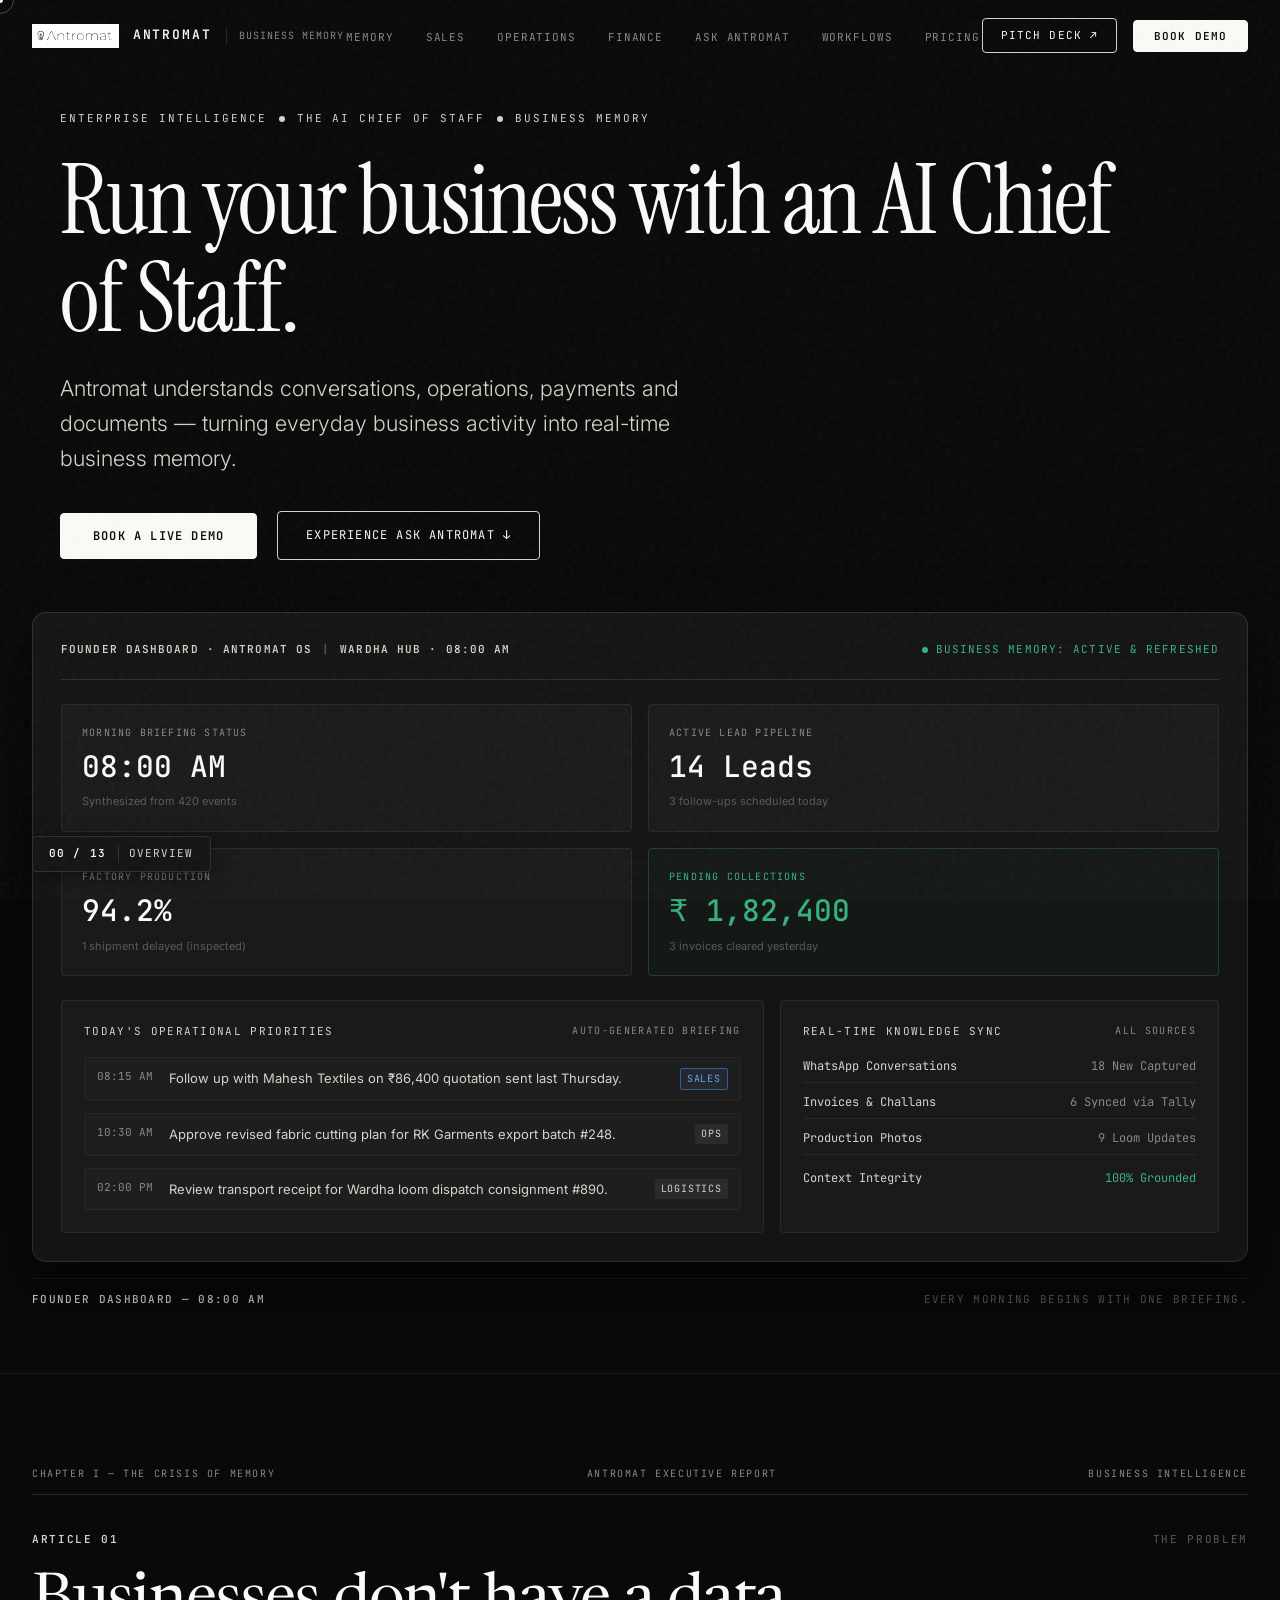
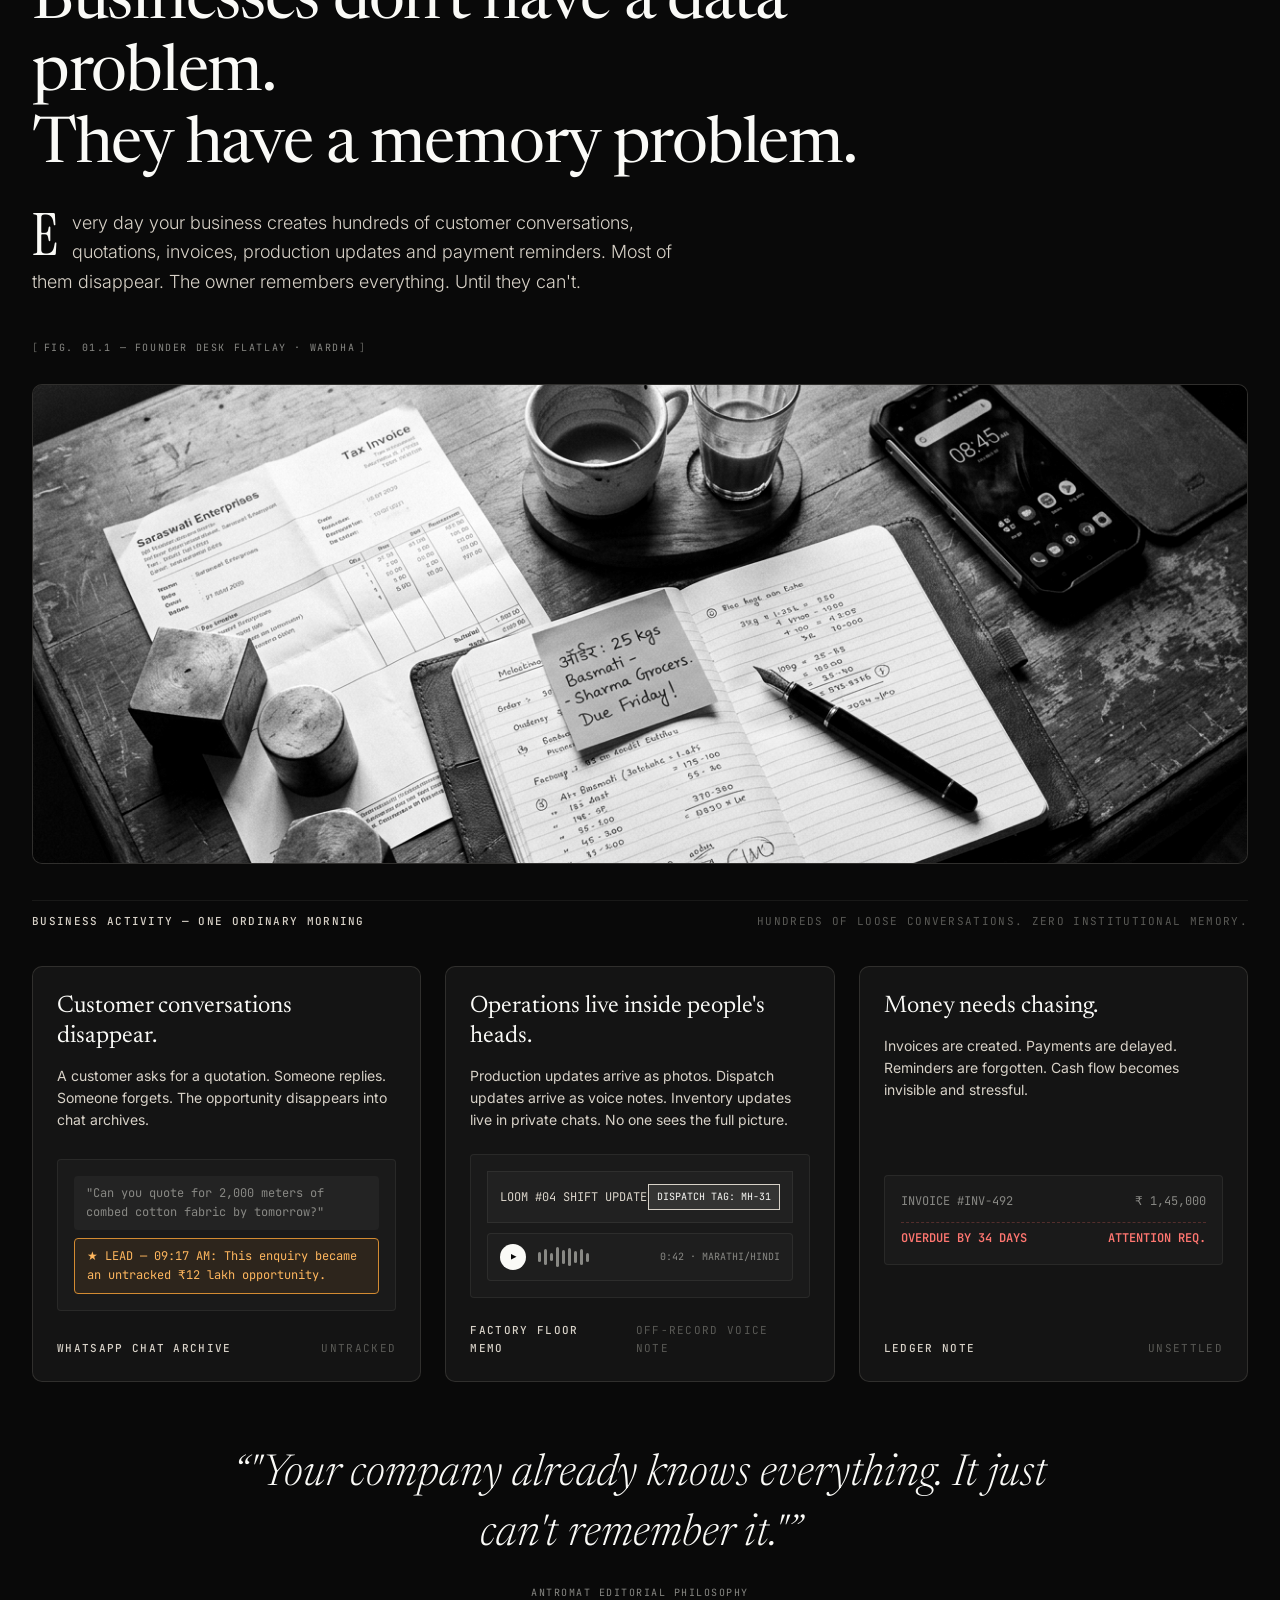
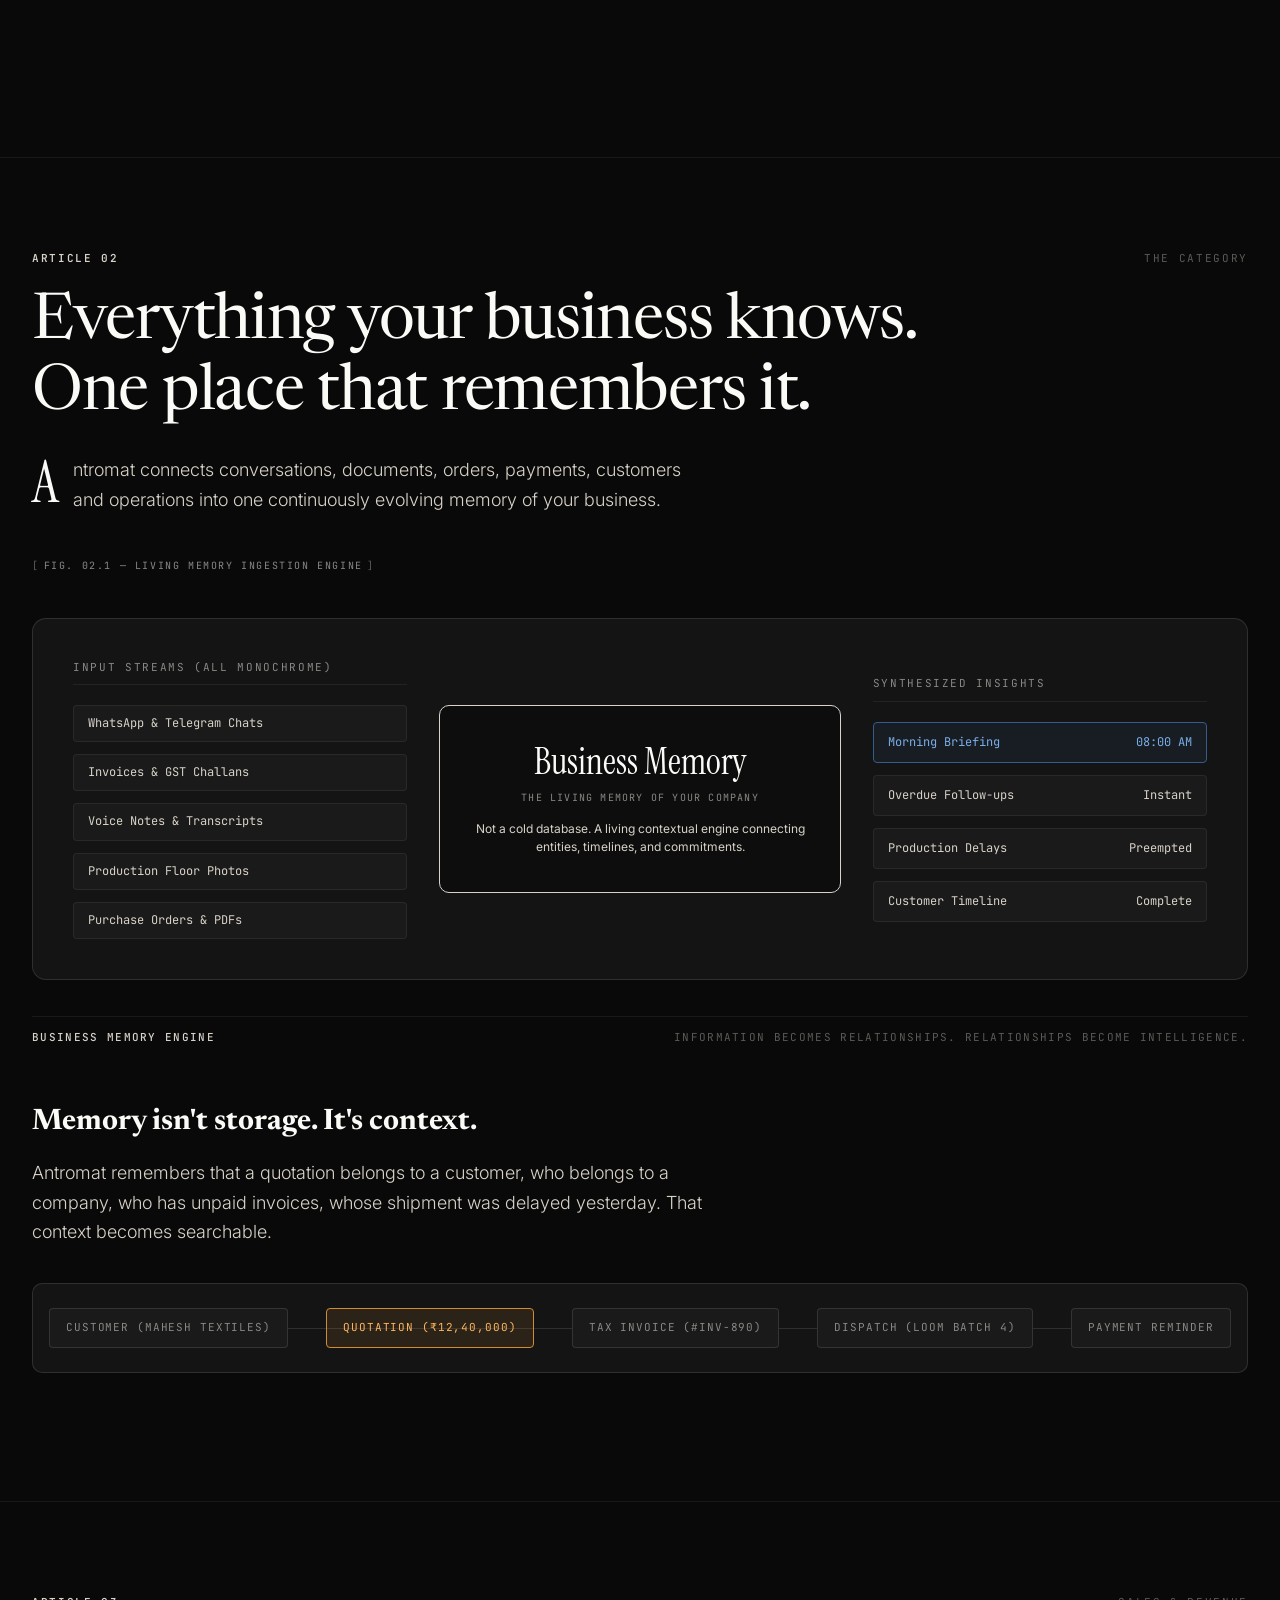
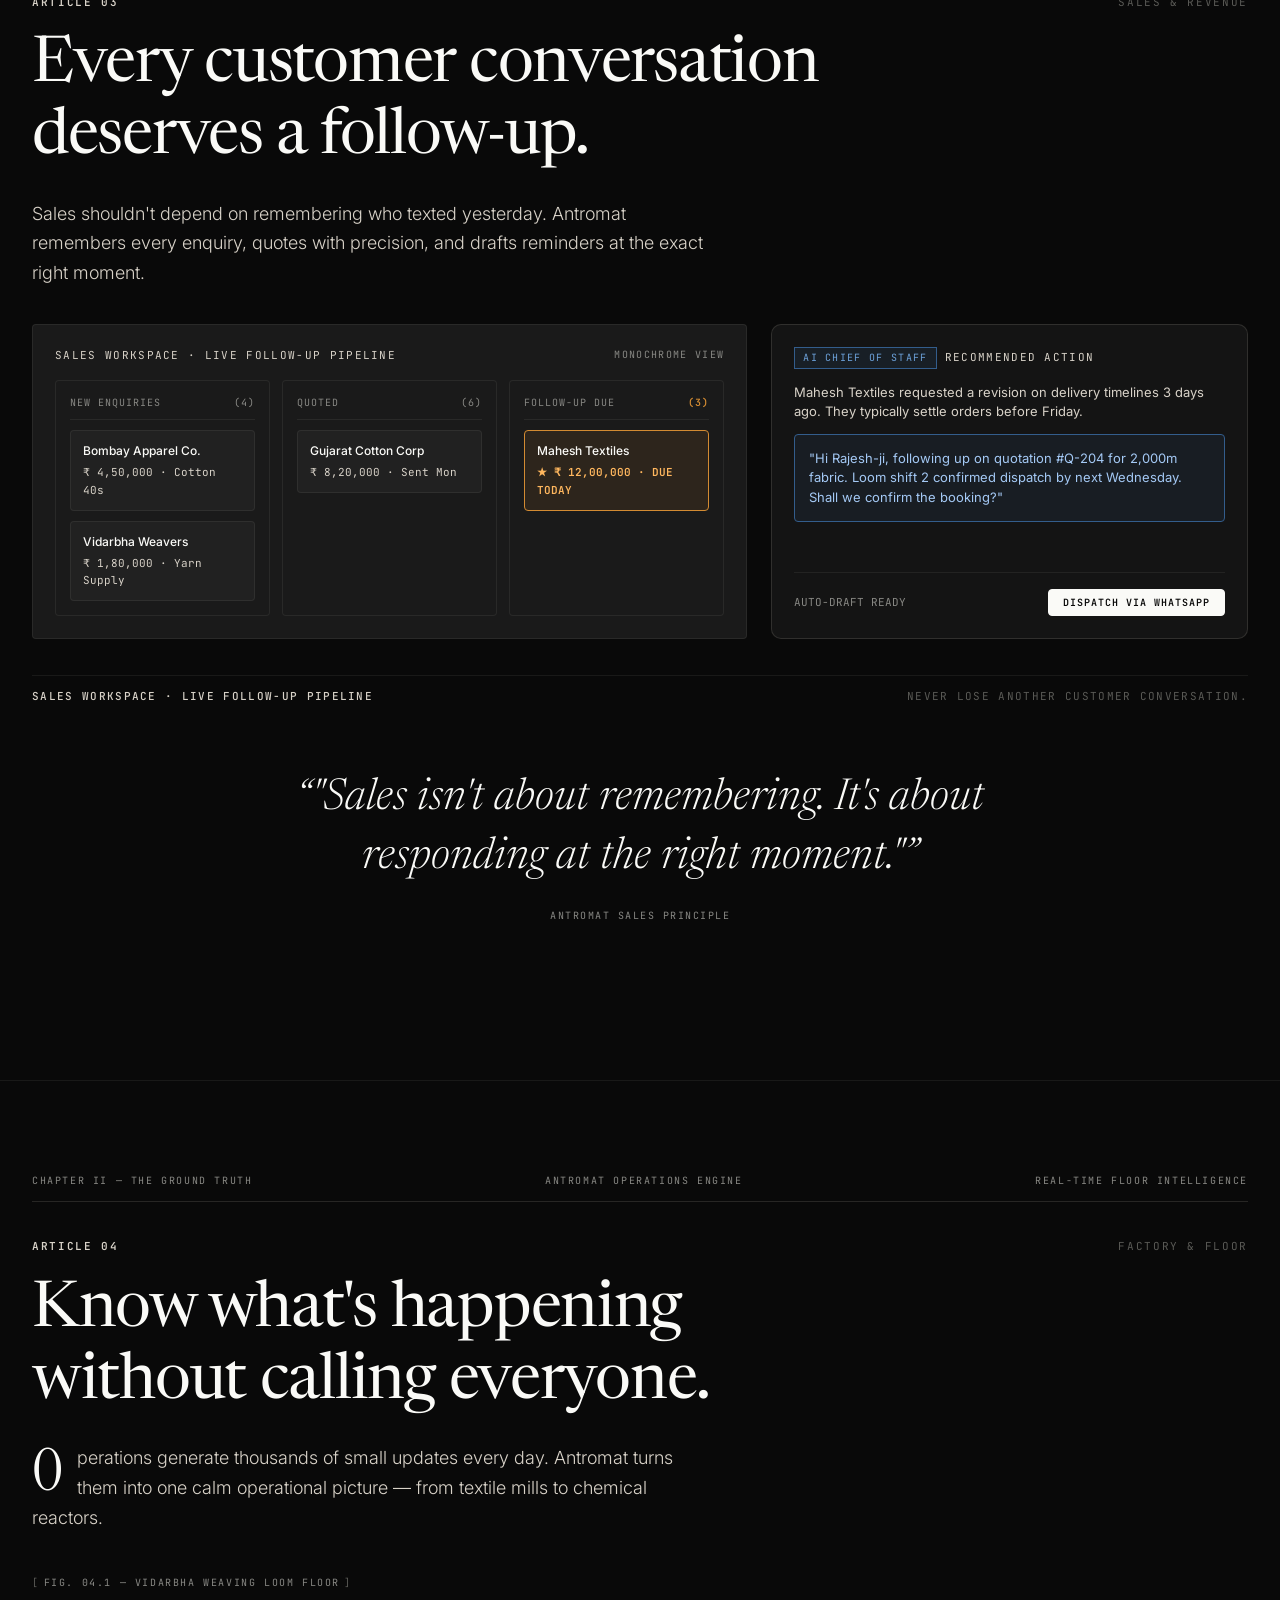
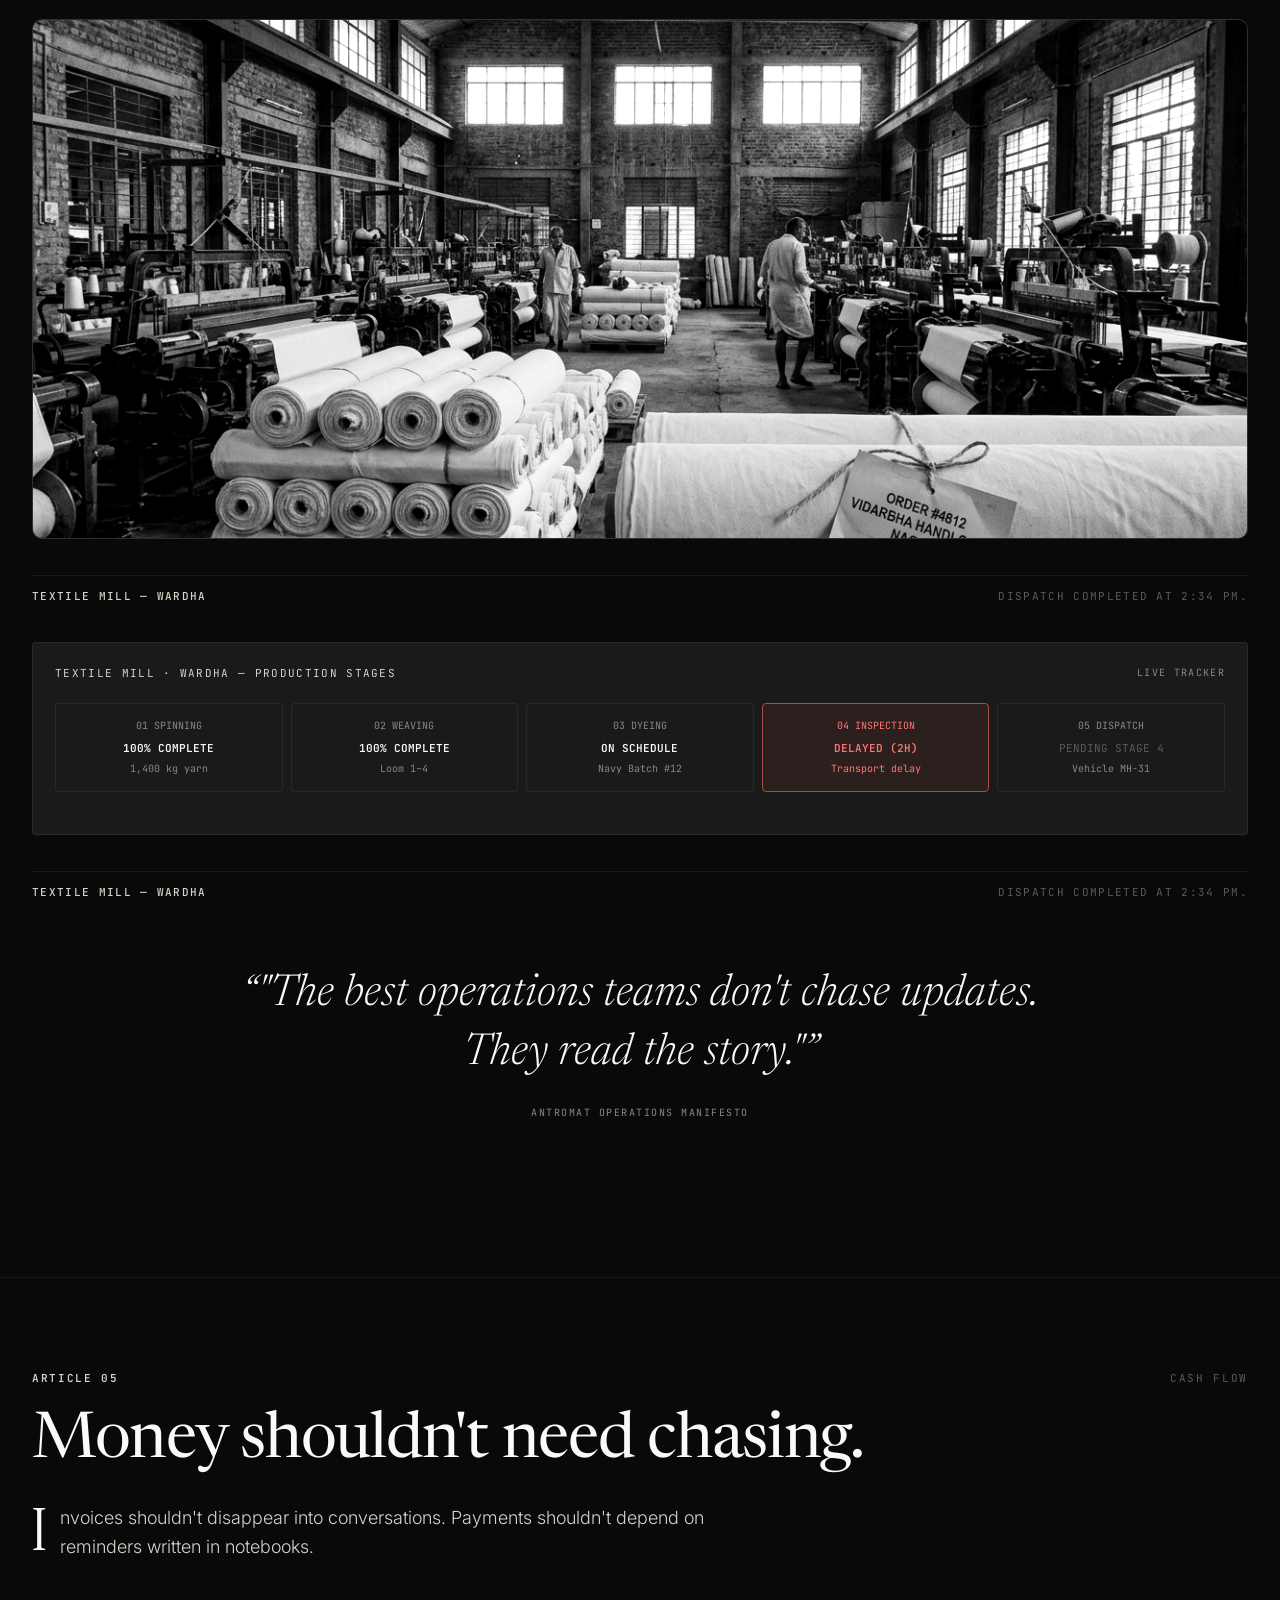
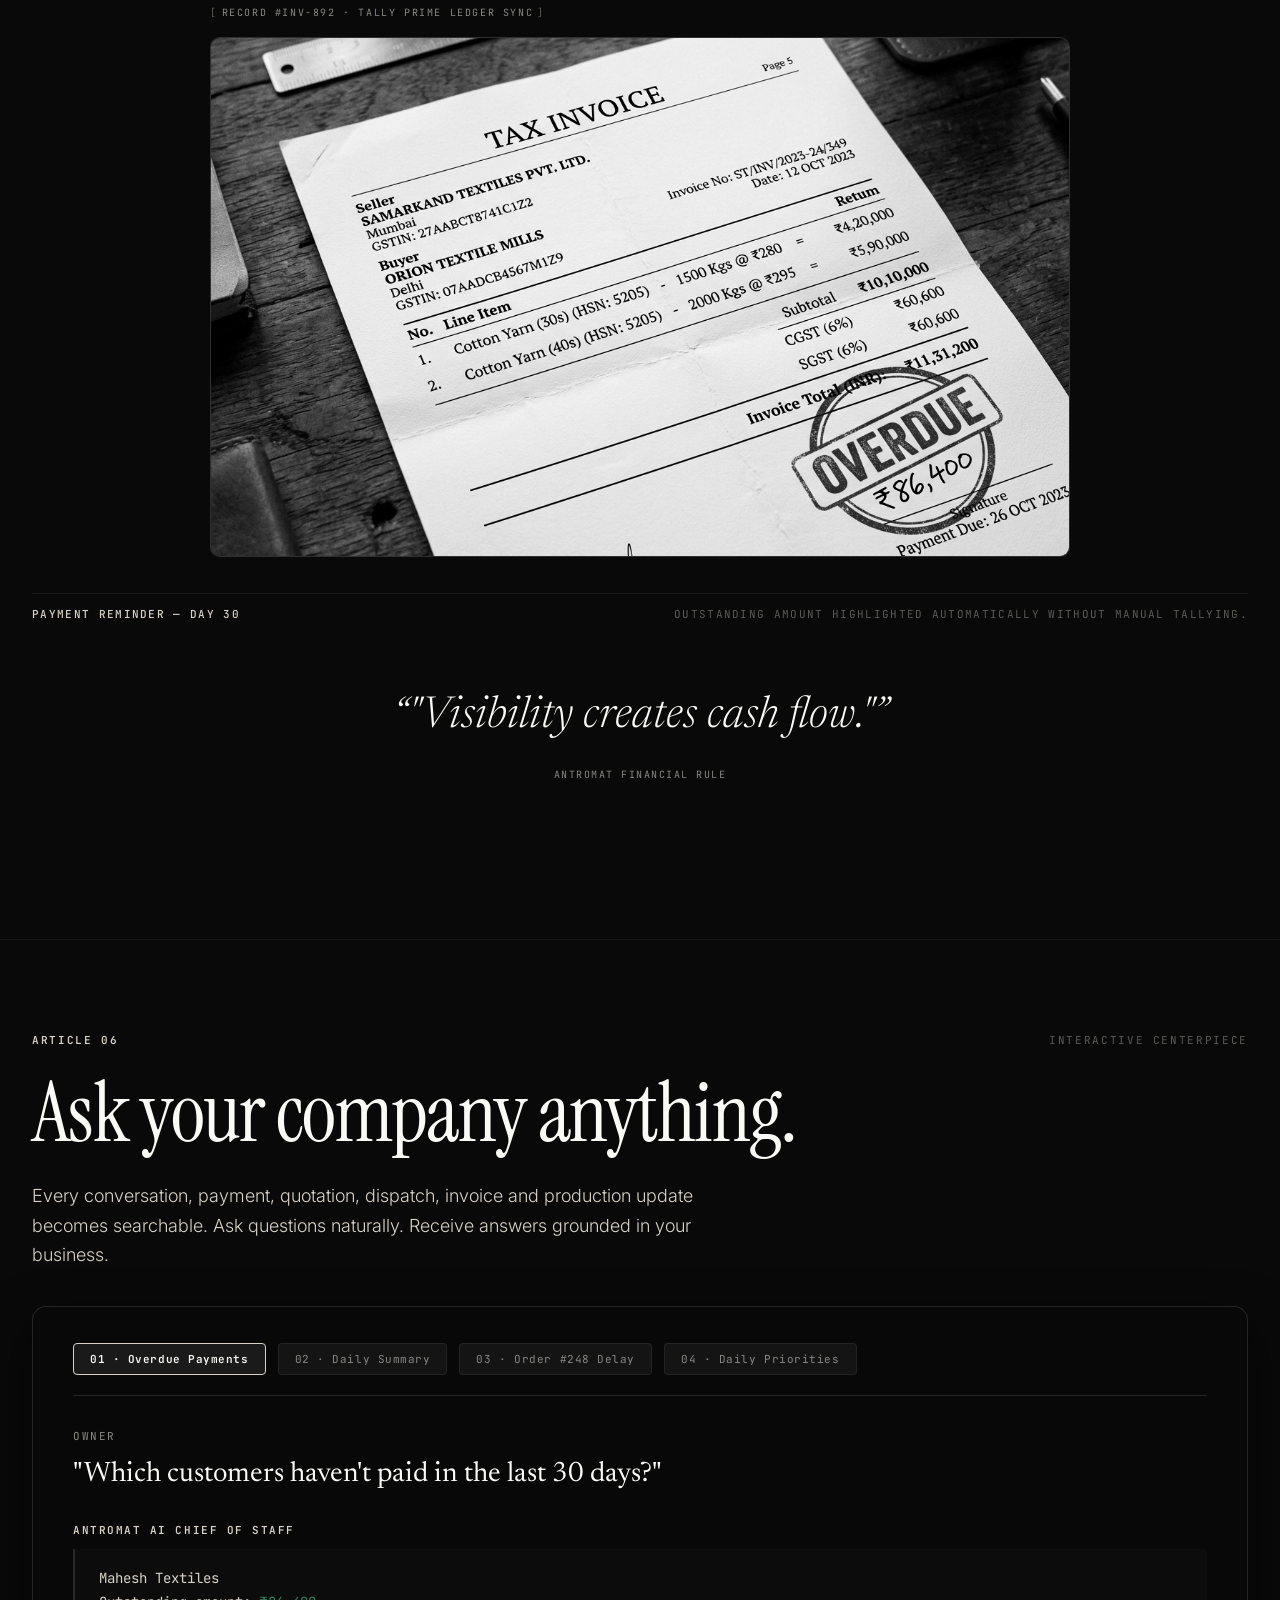
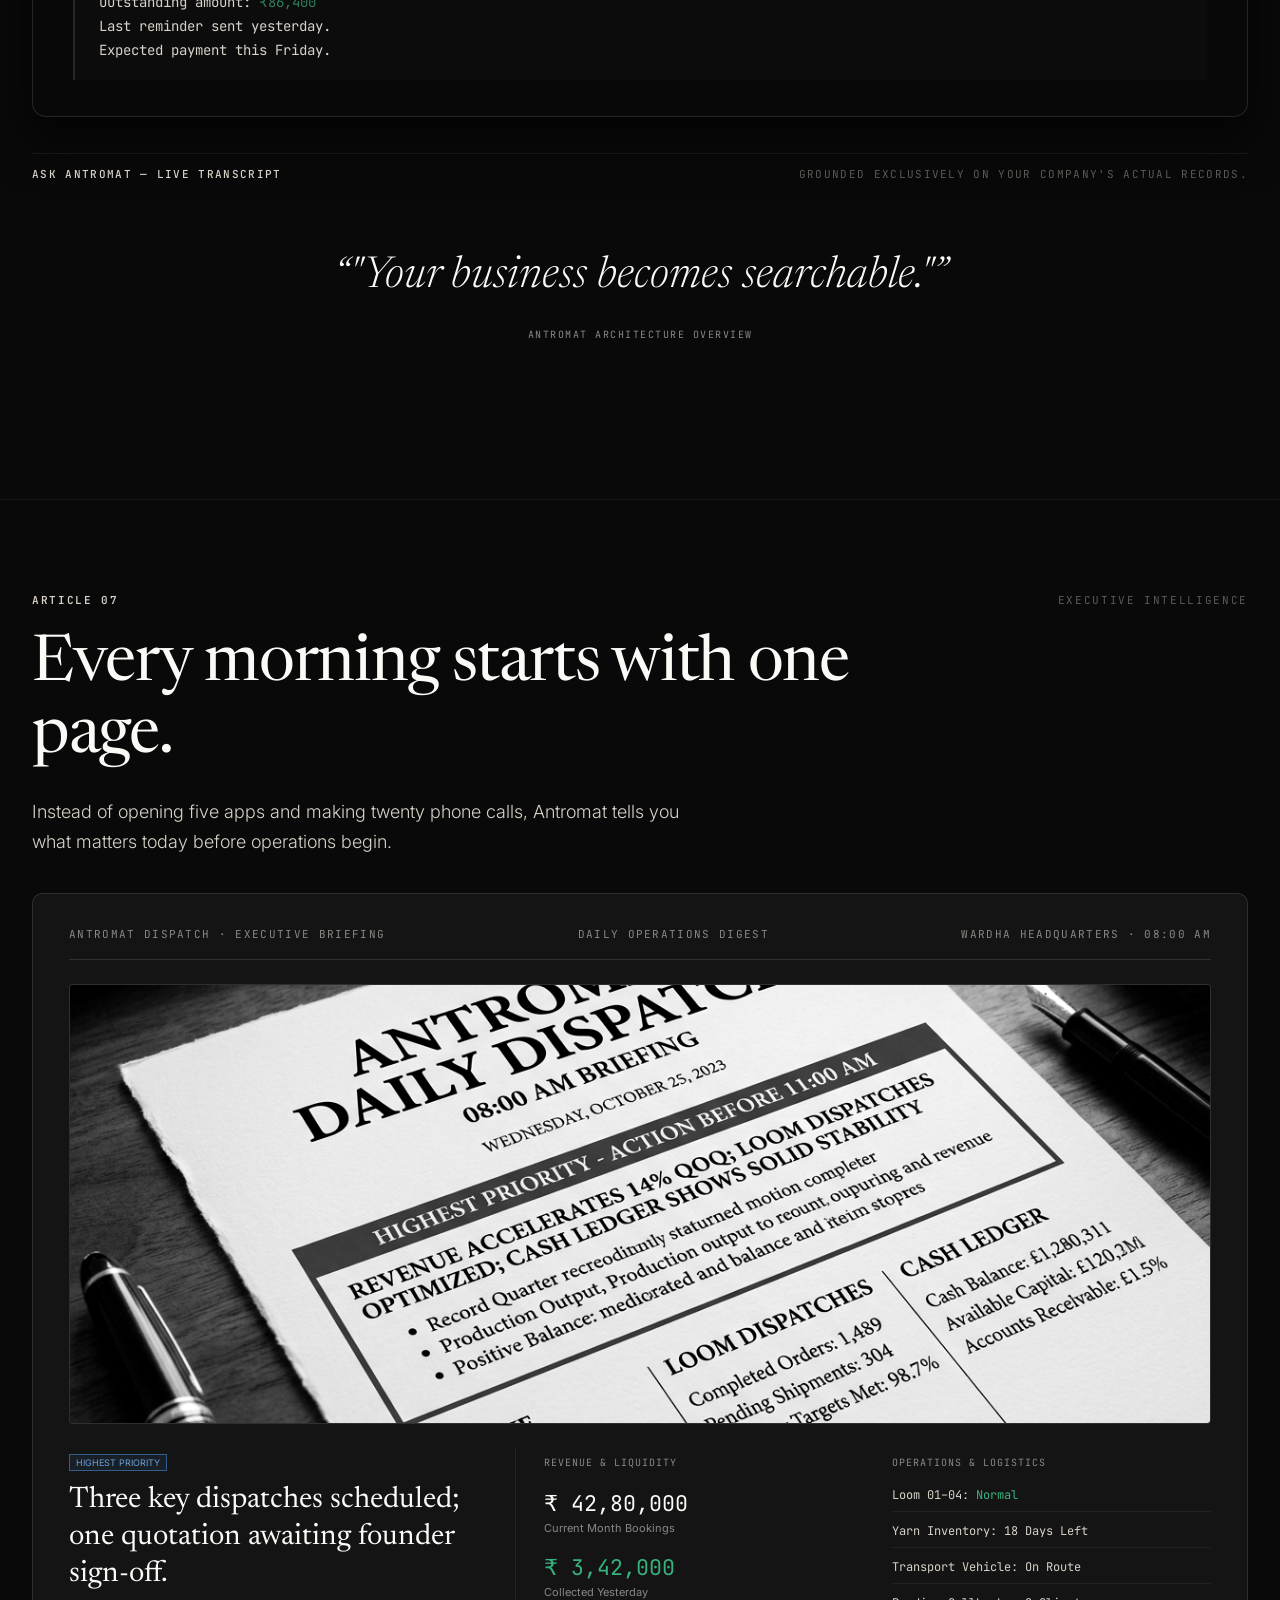
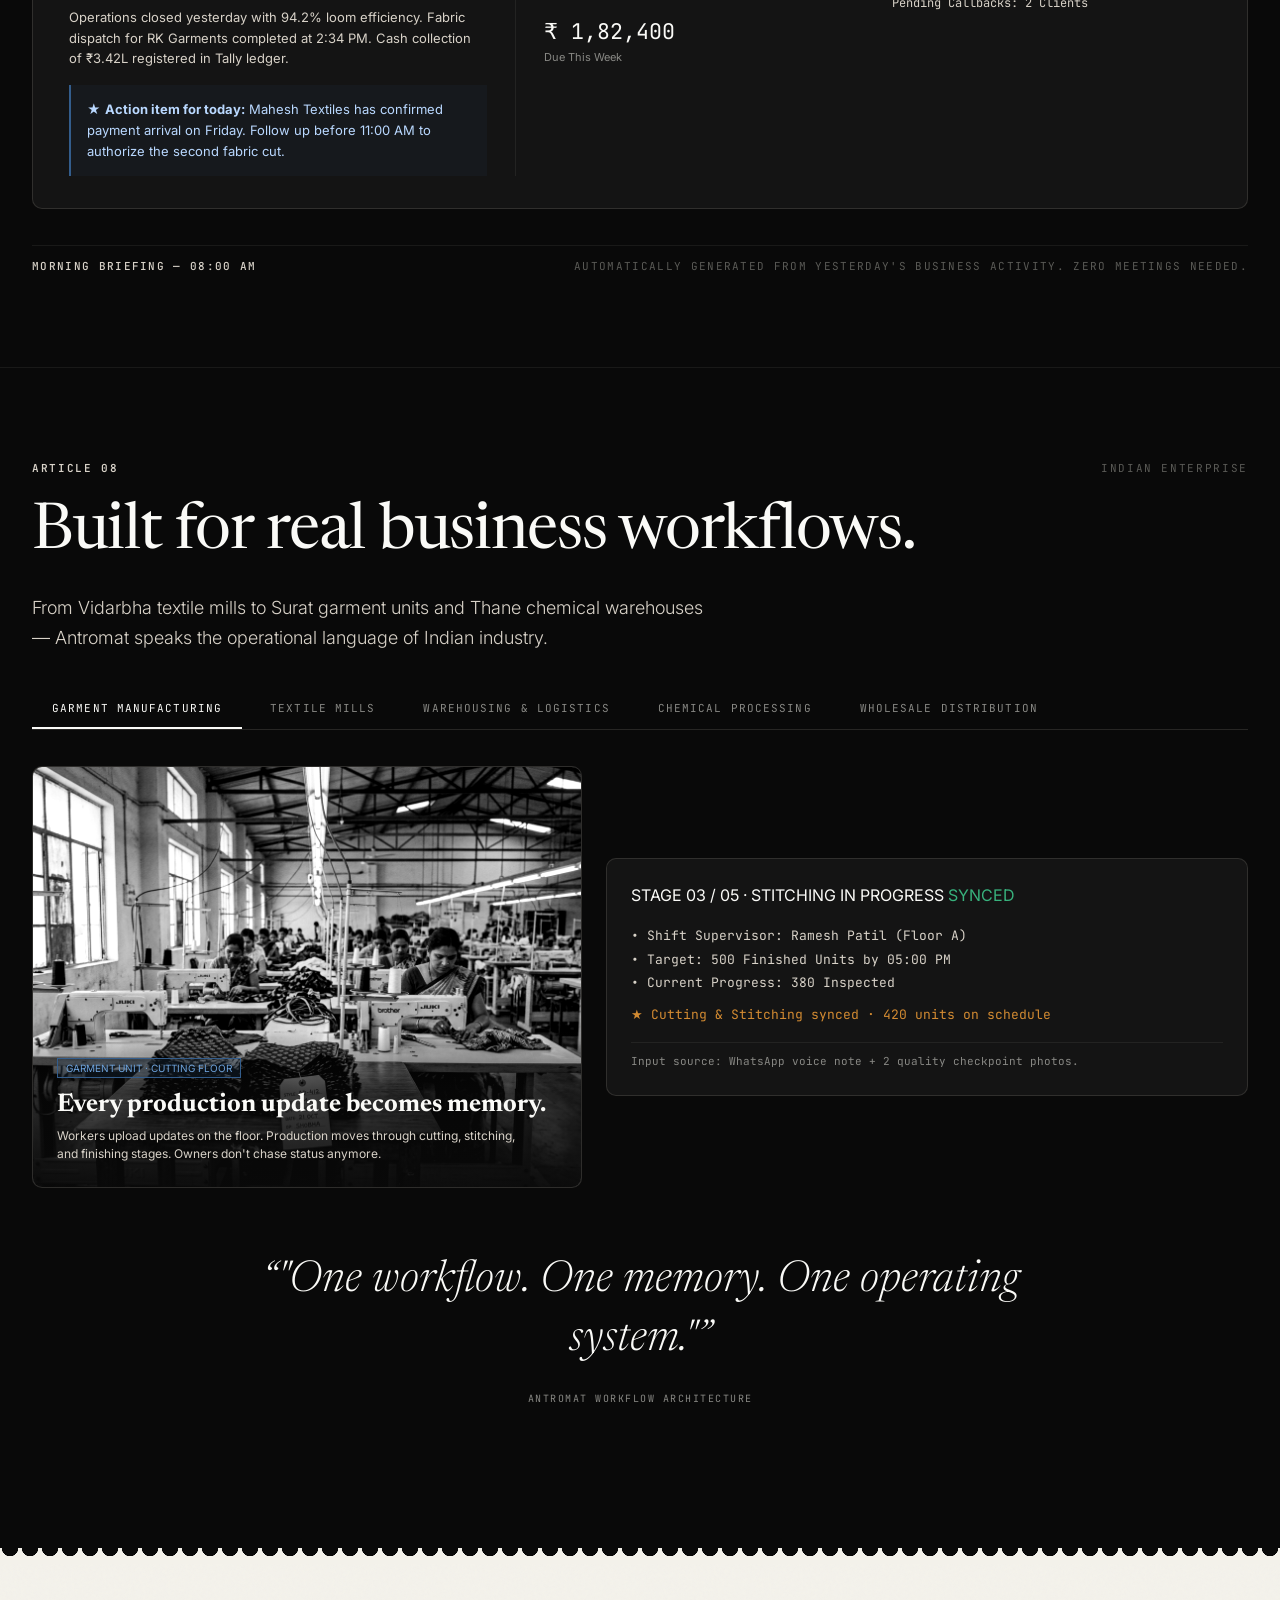
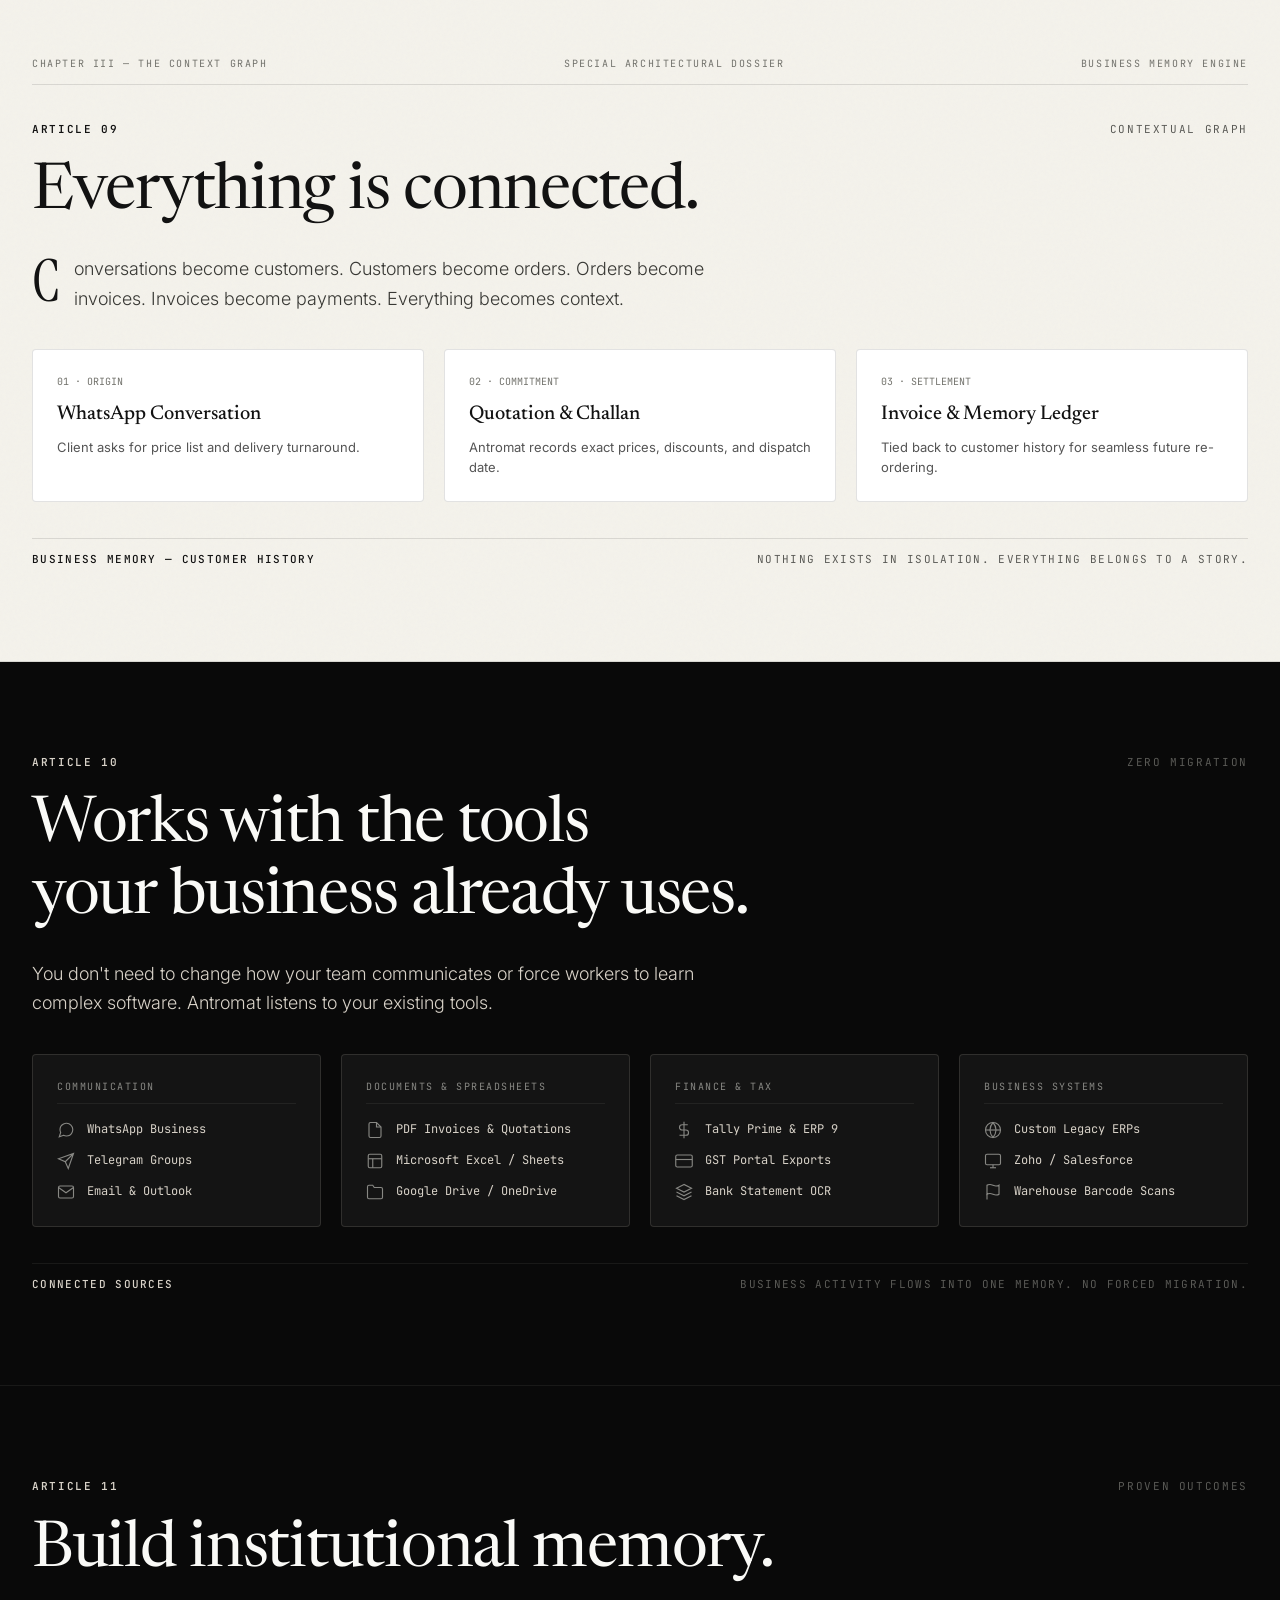
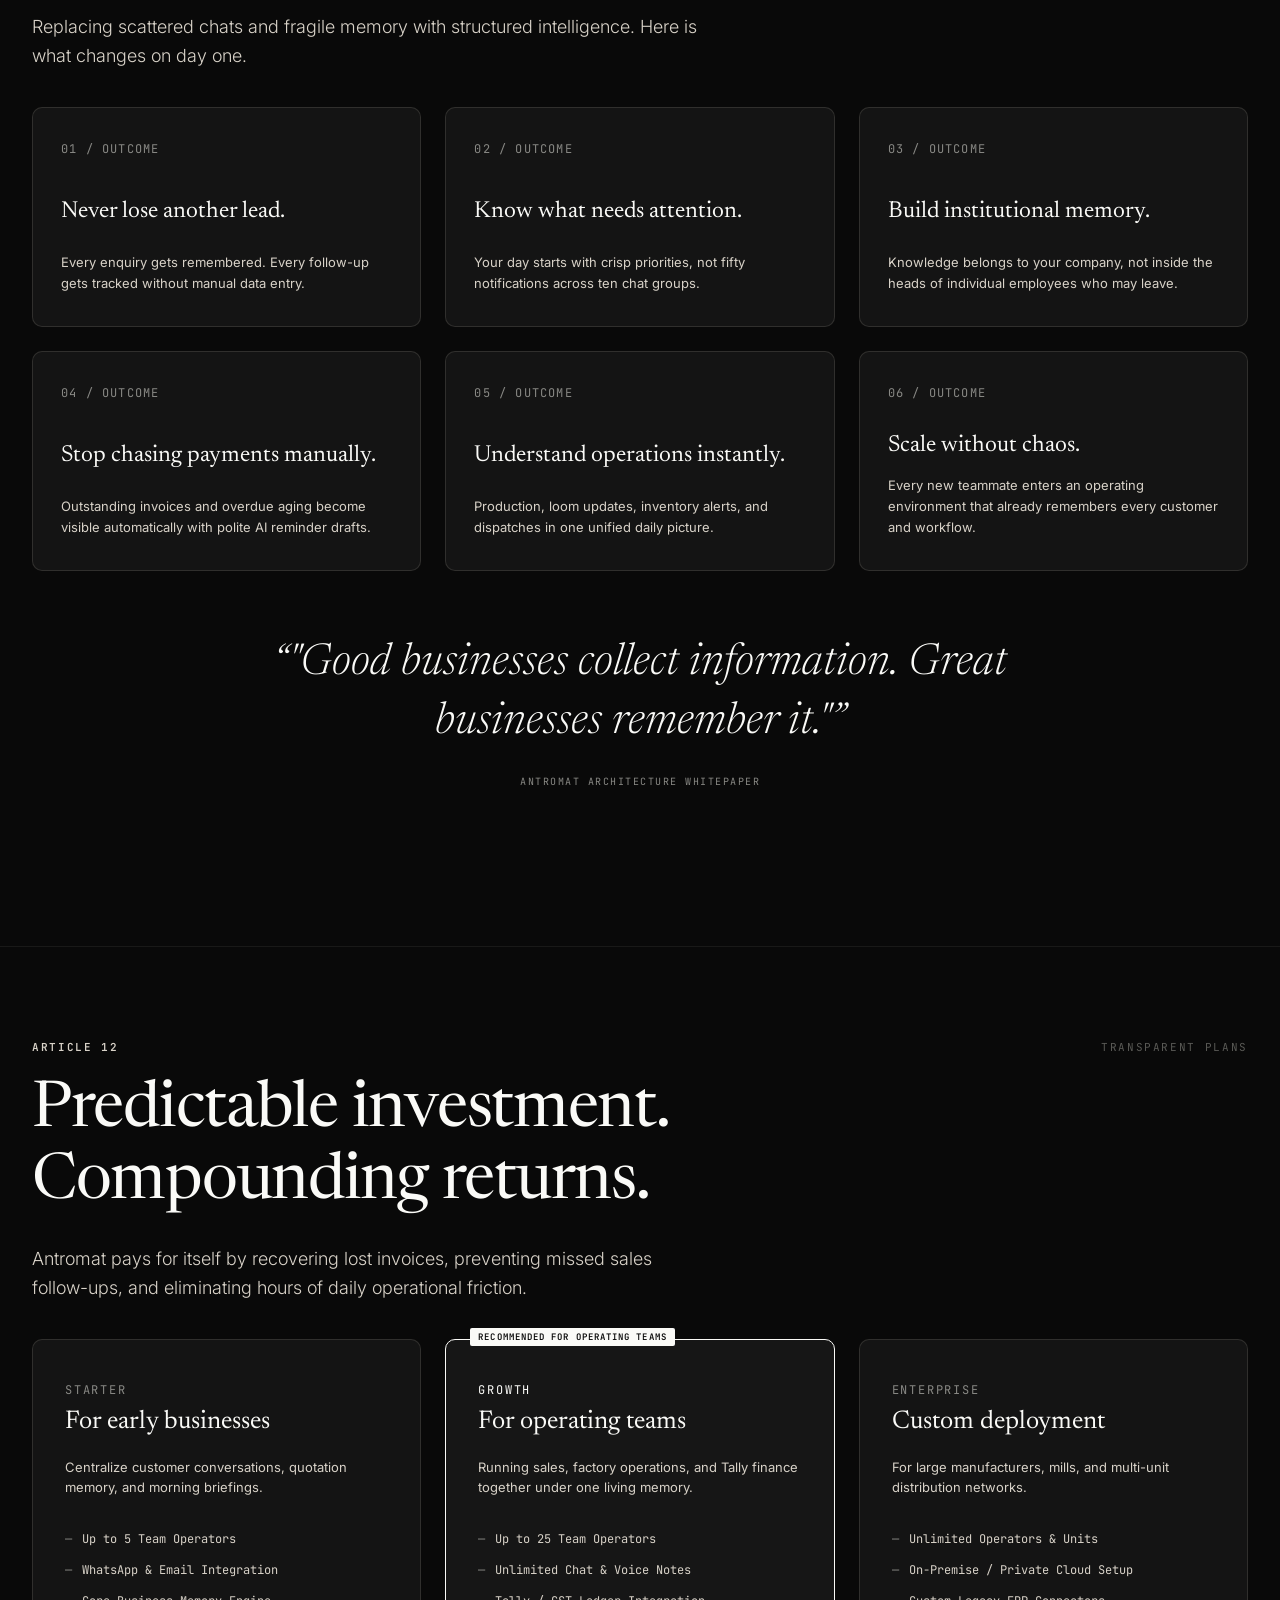
==== commit efc13302: "feat: release Investor Pitch Deck v2 and clean enterprise branding on website" ====
--- a/index.html
+++ b/index.html
@@ -3,8 +3,8 @@
 <head>
   <meta charset="UTF-8">
   <meta name="viewport" content="width=device-width, initial-scale=1.0">
-  <title>ANTROMAT — Issue 01: The AI Chief of Staff</title>
-  <meta name="description" content="Antromat is an AI Chief of Staff and business memory system for enterprise operations, sales, and finance. Issue 01 — September 2026.">
+  <title>ANTROMAT — The AI Chief of Staff</title>
+  <meta name="description" content="Antromat is an AI Chief of Staff and business memory system for enterprise operations, sales, and finance.">
   
   <link rel="icon" type="image/png" href="logo.png">
   <link rel="stylesheet" href="styles/main.css">
@@ -23,7 +23,7 @@
   <!-- Sticky Editorial Page Counter (Bottom-Left) -->
   <aside class="sticky-page-indicator" id="sticky-page-indicator" aria-label="Current Article">
     <span class="page-num" id="indicator-num">00 / 13</span>
-    <span class="page-title" id="indicator-title">THE COVER</span>
+    <span class="page-title" id="indicator-title">OVERVIEW</span>
   </aside>
 
   <!-- Top Editorial Navigation -->
@@ -31,10 +31,10 @@
     <a href="#article-cover" class="nav-brand">
       <img src="logo.png" alt="Antromat Logo" class="nav-brand-logo">
       <span class="nav-brand-title">ANTROMAT</span>
-      <span class="nav-brand-issue">ISSUE 01</span>
+      <span class="nav-brand-issue">BUSINESS MEMORY</span>
     </a>
 
-    <nav aria-label="Issue Navigation">
+    <nav aria-label="Executive Navigation">
       <ul class="nav-links">
         <li><a href="#article-memory">Memory</a></li>
         <li><a href="#article-sales">Sales</a></li>
@@ -55,17 +55,17 @@
 
   <main>
     <!-- ====================================================================
-         ARTICLE 00 — THE COVER / HERO
+         ARTICLE 00 — THE OVERVIEW / HERO
          ==================================================================== -->
-    <article class="editorial-article hero-cover-section" id="article-cover" data-article-num="00" data-article-title="THE COVER">
+    <article class="editorial-article hero-cover-section" id="article-cover" data-article-num="00" data-article-title="OVERVIEW">
       <div class="editorial-container">
         <div class="editorial-reading-wrap">
           <div class="hero-issue-badge">
-            <span>ISSUE 01</span>
+            <span>ENTERPRISE INTELLIGENCE</span>
             <span class="dot"></span>
             <span>THE AI CHIEF OF STAFF</span>
             <span class="dot"></span>
-            <span>SEPTEMBER 2026</span>
+            <span>BUSINESS MEMORY</span>
           </div>
 
           <h1 class="hero-headline">Run your business with an AI Chief of Staff.</h1>
@@ -189,8 +189,8 @@
         <!-- Running Folio Header -->
         <div class="editorial-running-folio">
           <span>CHAPTER I — THE CRISIS OF MEMORY</span>
-          <span>ANTROMAT JOURNAL</span>
-          <span>SEPTEMBER 2026 EDITION</span>
+          <span>ANTROMAT EXECUTIVE REPORT</span>
+          <span>BUSINESS INTELLIGENCE</span>
         </div>
 
         <header class="article-label-meta">
@@ -516,8 +516,8 @@
         <!-- Running Folio Header -->
         <div class="editorial-running-folio">
           <span>CHAPTER II — THE GROUND TRUTH</span>
-          <span>ANTROMAT JOURNAL</span>
-          <span>SEPTEMBER 2026 EDITION</span>
+          <span>ANTROMAT OPERATIONS ENGINE</span>
+          <span>REAL-TIME FLOOR INTELLIGENCE</span>
         </div>
 
         <header class="article-label-meta">
@@ -689,7 +689,7 @@
 
         <figure class="editorial-pullquote">
           <q>"Your business becomes searchable."</q>
-          <span class="quote-attribution">Issue 01 Centerpiece</span>
+          <span class="quote-attribution">Antromat Architecture Overview</span>
         </figure>
       </div>
     </article>
@@ -717,7 +717,7 @@
         <div class="newspaper-briefing-wrap spotlight-frame">
           <div class="newspaper-meta-bar">
             <span>ANTROMAT DISPATCH · EXECUTIVE BRIEFING</span>
-            <span>WEDNESDAY, 16 SEPTEMBER 2026</span>
+            <span>DAILY OPERATIONS DIGEST</span>
             <span>WARDHA HEADQUARTERS · 08:00 AM</span>
           </div>
 
@@ -746,7 +746,7 @@
               <div style="margin-top:12px; display:flex; flex-direction:column; gap:12px;">
                 <div>
                   <div style="font-family:var(--font-mono); font-size:1.35rem; color:var(--text-warm-white);">₹ 42,80,000</div>
-                  <div style="font-size:11px; color:var(--text-muted);">September Bookings</div>
+                  <div style="font-size:11px; color:var(--text-muted);">Current Month Bookings</div>
                 </div>
                 <div>
                   <div style="font-family:var(--font-mono); font-size:1.35rem; color:#38b27d;">₹ 3,42,000</div>
@@ -857,7 +857,7 @@
     </article>
 
 
-    <!-- Perforated Paper Deckle Transition into Ivory Issue Insert -->
+    <!-- Perforated Paper Deckle Transition into Ivory Dossier Insert -->
     <div class="paper-deckle-edge"></div>
 
     <!-- ====================================================================
@@ -868,8 +868,8 @@
         <!-- Running Folio Header on Ivory Paper -->
         <div class="editorial-running-folio" style="border-bottom-color: var(--border-ivory); color: #72726C;">
           <span>CHAPTER III — THE CONTEXT GRAPH</span>
-          <span>SPECIAL IVORY FOLIO</span>
-          <span>ISSUE 01</span>
+          <span>SPECIAL ARCHITECTURAL DOSSIER</span>
+          <span>BUSINESS MEMORY ENGINE</span>
         </div>
 
         <header class="article-label-meta">
@@ -1084,7 +1084,7 @@
 
         <figure class="editorial-pullquote">
           <q>"Good businesses collect information. Great businesses remember it."</q>
-          <span class="quote-attribution">Antromat Issue 01</span>
+          <span class="quote-attribution">Antromat Architecture Whitepaper</span>
         </figure>
       </div>
     </article>
@@ -1101,11 +1101,12 @@
         </header>
 
         <h2 class="article-headline">
-          Choose the operating system<br>your business needs.
+          Predictable investment.<br>
+          Compounding returns.
         </h2>
 
         <p class="article-paragraph">
-          Simple plans. No hidden complexity. Everything scales with your business memory.
+          Antromat pays for itself by recovering lost invoices, preventing missed sales follow-ups, and eliminating hours of daily operational friction.
         </p>
 
         <div class="pricing-editorial-grid">
@@ -1114,13 +1115,13 @@
             <div>
               <span class="plan-tier-name">STARTER</span>
               <h3 class="plan-headline">For early businesses</h3>
-              <p class="plan-description">Building structured operations and centralized customer conversation memory.</p>
+              <p class="plan-description">Centralize customer conversations, quotation memory, and morning briefings.</p>
               
               <ul class="plan-features-list">
                 <li>Up to 5 Team Operators</li>
                 <li>WhatsApp & Email Integration</li>
                 <li>Core Business Memory Engine</li>
-                <li>Daily Morning Briefing</li>
+                <li>Daily 08:00 AM Morning Briefing</li>
                 <li>Searchable Quotation History</li>
               </ul>
             </div>
@@ -1141,7 +1142,7 @@
                 <li>Tally / GST Ledger Integration</li>
                 <li>Production Stage Tracking</li>
                 <li>Overdue Aging & AI Follow-up Drafts</li>
-                <li>Dedicated Customer Success Manager</li>
+                <li>Dedicated Operations Onboarding</li>
               </ul>
             </div>
 
@@ -1167,11 +1168,6 @@
             <button class="btn-editorial-outline" data-open-demo>Talk to Founder</button>
           </div>
         </div>
-
-        <figcaption class="editorial-caption">
-          <span class="caption-context">PLANS GROW WITH YOUR BUSINESS MEMORY</span>
-          <span class="caption-time">No user seat penalties. Priced for long-term partnership.</span>
-        </figcaption>
       </div>
     </article>
 
@@ -1179,11 +1175,11 @@
     <!-- ====================================================================
          ARTICLE 13 — FINAL CALL TO ACTION & FOUNDER NOTE
          ==================================================================== -->
-    <article class="editorial-article" id="article-cta" data-article-num="13" data-article-title="FINAL BRIEFING">
+    <article class="editorial-article" id="article-cta" data-article-num="13" data-article-title="EXECUTIVE NOTE">
       <div class="editorial-container">
         <header class="article-label-meta">
           <span class="article-num">ARTICLE 13</span>
-          <span class="article-tag">FINAL ISSUE CONCLUSION</span>
+          <span class="article-tag">EXECUTIVE PERSPECTIVE</span>
         </header>
 
         <div class="cta-spread-wrap">
@@ -1209,14 +1205,14 @@
 
             <div class="cta-button-group">
               <button class="btn-editorial-primary" data-open-demo style="padding:14px 32px;">Book a Live Demo</button>
-              <a href="pitch.html" class="btn-editorial-outline" style="padding:14px 28px;">View EIR Pitch Deck ↗</a>
+              <a href="pitch.html" class="btn-editorial-outline" style="padding:14px 28px;">View Investor Pitch Deck ↗</a>
             </div>
           </div>
         </div>
 
         <figcaption class="editorial-caption">
-          <span class="caption-context">ISSUE 01 — COMPLETE</span>
-          <span class="caption-time">The AI Chief of Staff · Antromat Journal Edition 2026.</span>
+          <span class="caption-context">BUSINESS MEMORY · ENTERPRISE OS</span>
+          <span class="caption-time">The AI Chief of Staff · Antromat Intelligence Systems.</span>
         </figcaption>
       </div>
     </article>
@@ -1238,9 +1234,9 @@
         </div>
 
         <div>
-          <div class="footer-col-title">ISSUE 01 INDEX</div>
+          <div class="footer-col-title">NAVIGATION INDEX</div>
           <ul class="footer-nav-list">
-            <li><a href="#article-cover">00 Cover</a></li>
+            <li><a href="#article-cover">00 Overview</a></li>
             <li><a href="#article-reality">01 Reality</a></li>
             <li><a href="#article-memory">02 Memory</a></li>
             <li><a href="#article-sales">03 Sales</a></li>
@@ -1263,7 +1259,7 @@
       </div>
 
       <div class="footer-bottom-bar">
-        <span>END OF ISSUE 01 · SEPTEMBER 2026 EDITION</span>
+        <span>ANTROMAT ENTERPRISE INTELLIGENCE · BUSINESS MEMORY</span>
         <span>© 2026 ANTROMAT INC. ALL RIGHTS RESERVED.</span>
       </div>
     </div>
@@ -1271,7 +1267,7 @@
 
 
   <!-- ====================================================================
-       EDITORIAL DEMO BOOKING MODAL DIALOG
+       EDITORIAL DEMO MODAL DIALOG
        ==================================================================== -->
   <div class="editorial-modal-overlay" id="demo-modal" role="dialog" aria-modal="true" aria-labelledby="modal-title">
     <div class="editorial-modal-card">
@@ -1279,7 +1275,7 @@
       
       <div class="modal-header-tag">ANTROMAT BRIEFING RESERVATION</div>
       <h3 class="modal-headline" id="modal-title">Book a Private Demo</h3>
-      <p class="modal-subhead">Experience Issue 01 with a personalized walkthrough of your company's workflows.</p>
+      <p class="modal-subhead">Schedule a private demonstration tailored to your company's operational workflows.</p>
 
       <form class="editorial-form" id="editorial-demo-form">
         <div class="form-group">
--- a/styles/main.css
+++ b/styles/main.css
@@ -1,7 +1,6 @@
 /* ==========================================================================
-   ANTROMAT — ISSUE 01: THE AI CHIEF OF STAFF
-   Creative Direction & Editorial Design System
-   Specification: website new version.md
+   ANTROMAT — THE AI CHIEF OF STAFF
+   Core Editorial Design System, Typography & Layout Architecture
    ========================================================================== */
 
 @import url('https://fonts.googleapis.com/css2?family=Instrument+Serif:ital@0;1&family=Inter:wght@300;400;500;600;700&family=JetBrains+Mono:wght@400;500;600&family=Newsreader:ital,opsz,wght@0,6..72,300..700;1,6..72,300..700&display=swap');
--- a/styles/components.css
+++ b/styles/components.css
@@ -1,7 +1,6 @@
 /* ==========================================================================
-   ANTROMAT — ISSUE 01: COMPONENT LIBRARY
-   Dashboards, Infographics, Transcripts, Workflows & Interactive Widgets
-   Specification: website new version.md
+   ANTROMAT — COMPONENT LIBRARY
+   High-Fidelity Components, Interactive Modules & Data Surfaces
    ========================================================================== */
 
 /* --------------------------------------------------------------------------
--- a/styles/responsive.css
+++ b/styles/responsive.css
@@ -1,7 +1,6 @@
 /* ==========================================================================
-   ANTROMAT — ISSUE 01: RESPONSIVE & MOBILE SPECIFICATION
-   Desktop (1440+), Laptop (1280), Tablet (768), Mobile (390–480)
-   Specification: website new version.md Part 5
+   ANTROMAT — RESPONSIVE & MOBILE ARCHITECTURE
+   Multi-Device Adaptations & Fluid Breakpoints
    ========================================================================== */
 
 /* Laptop (1280px) */
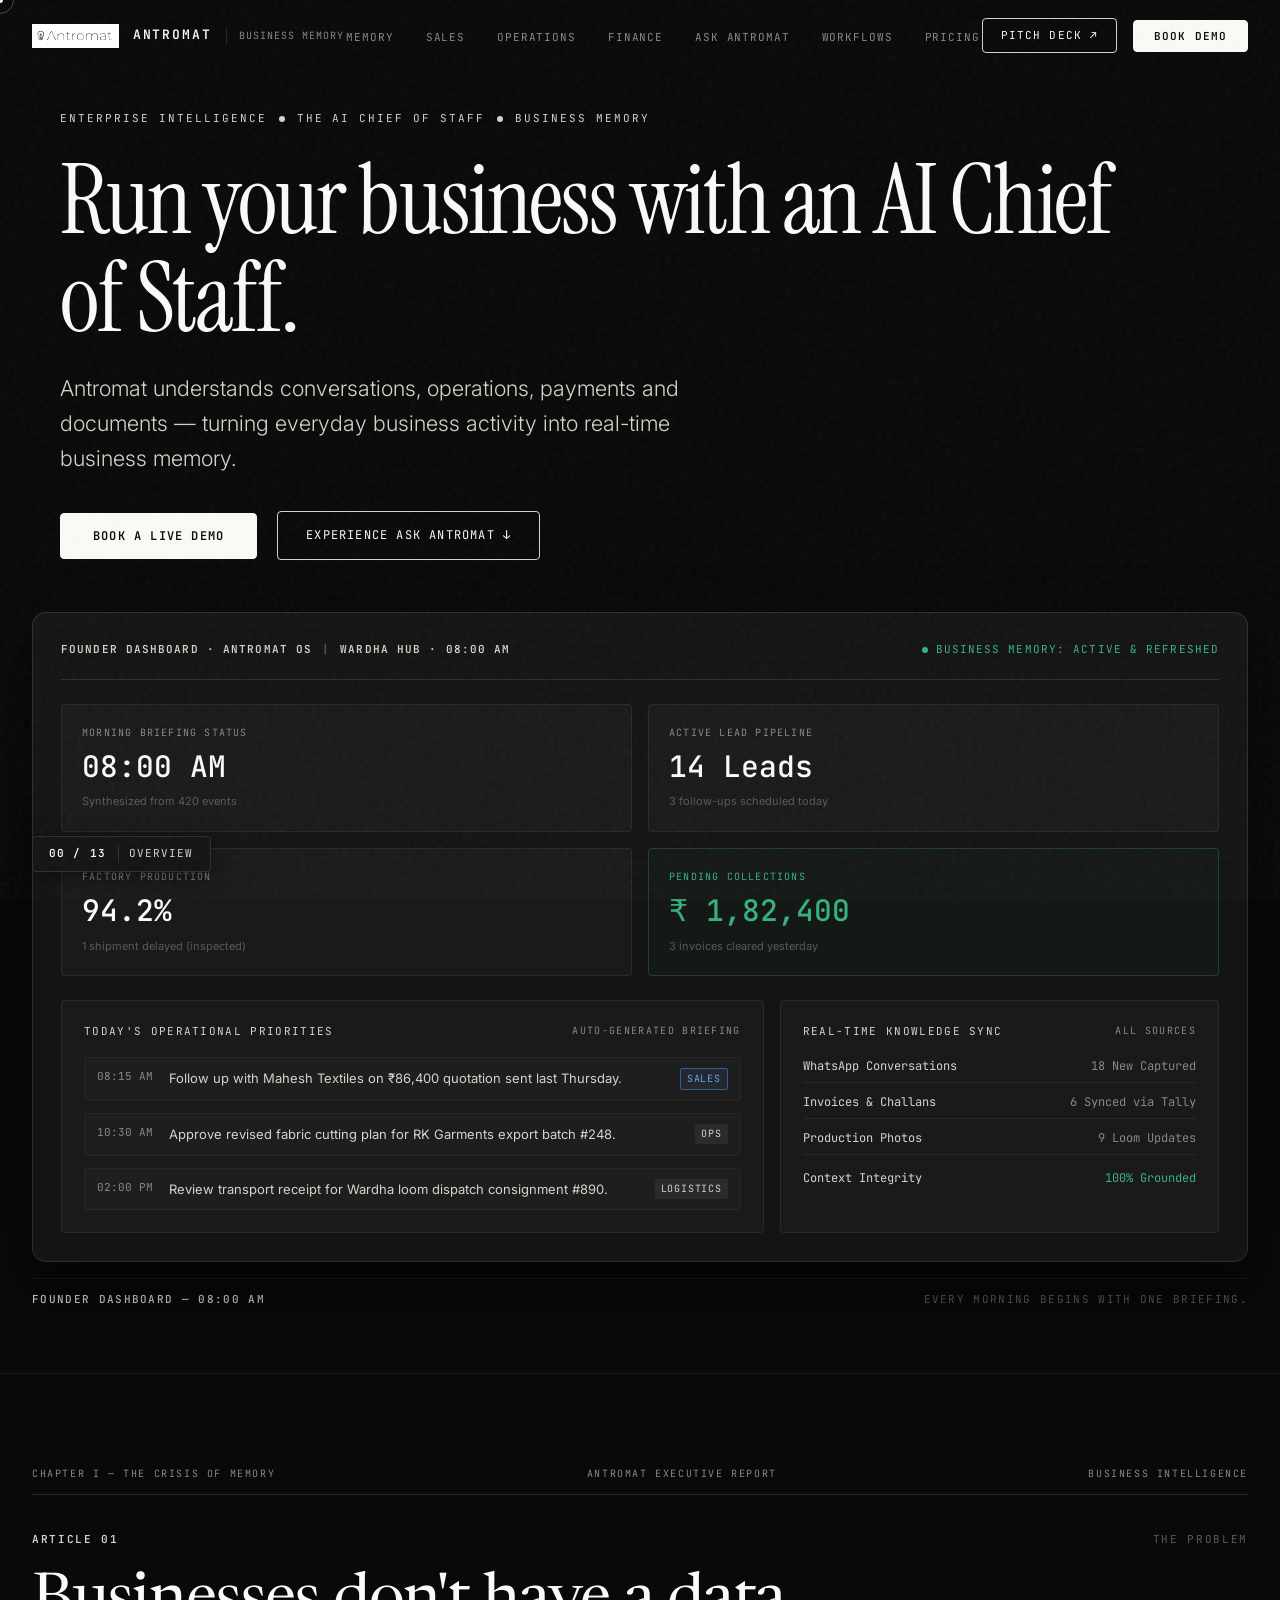
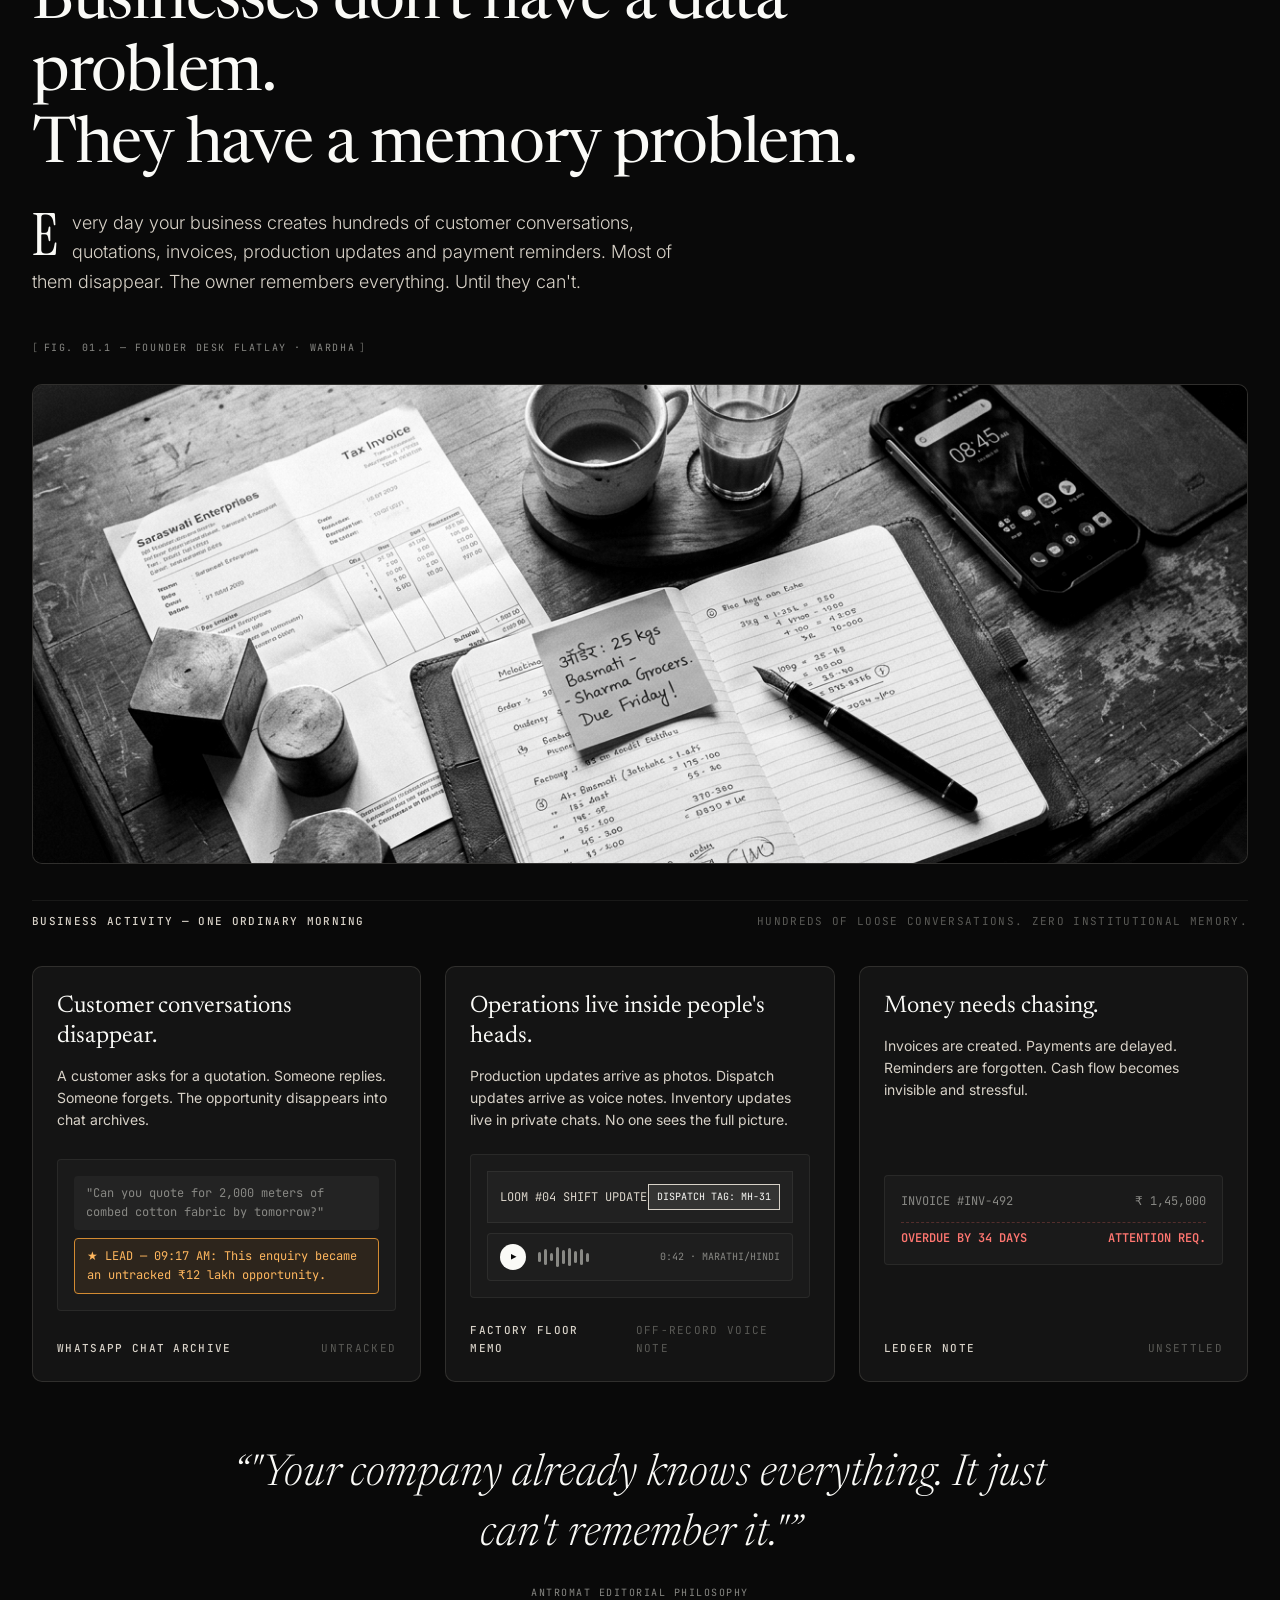
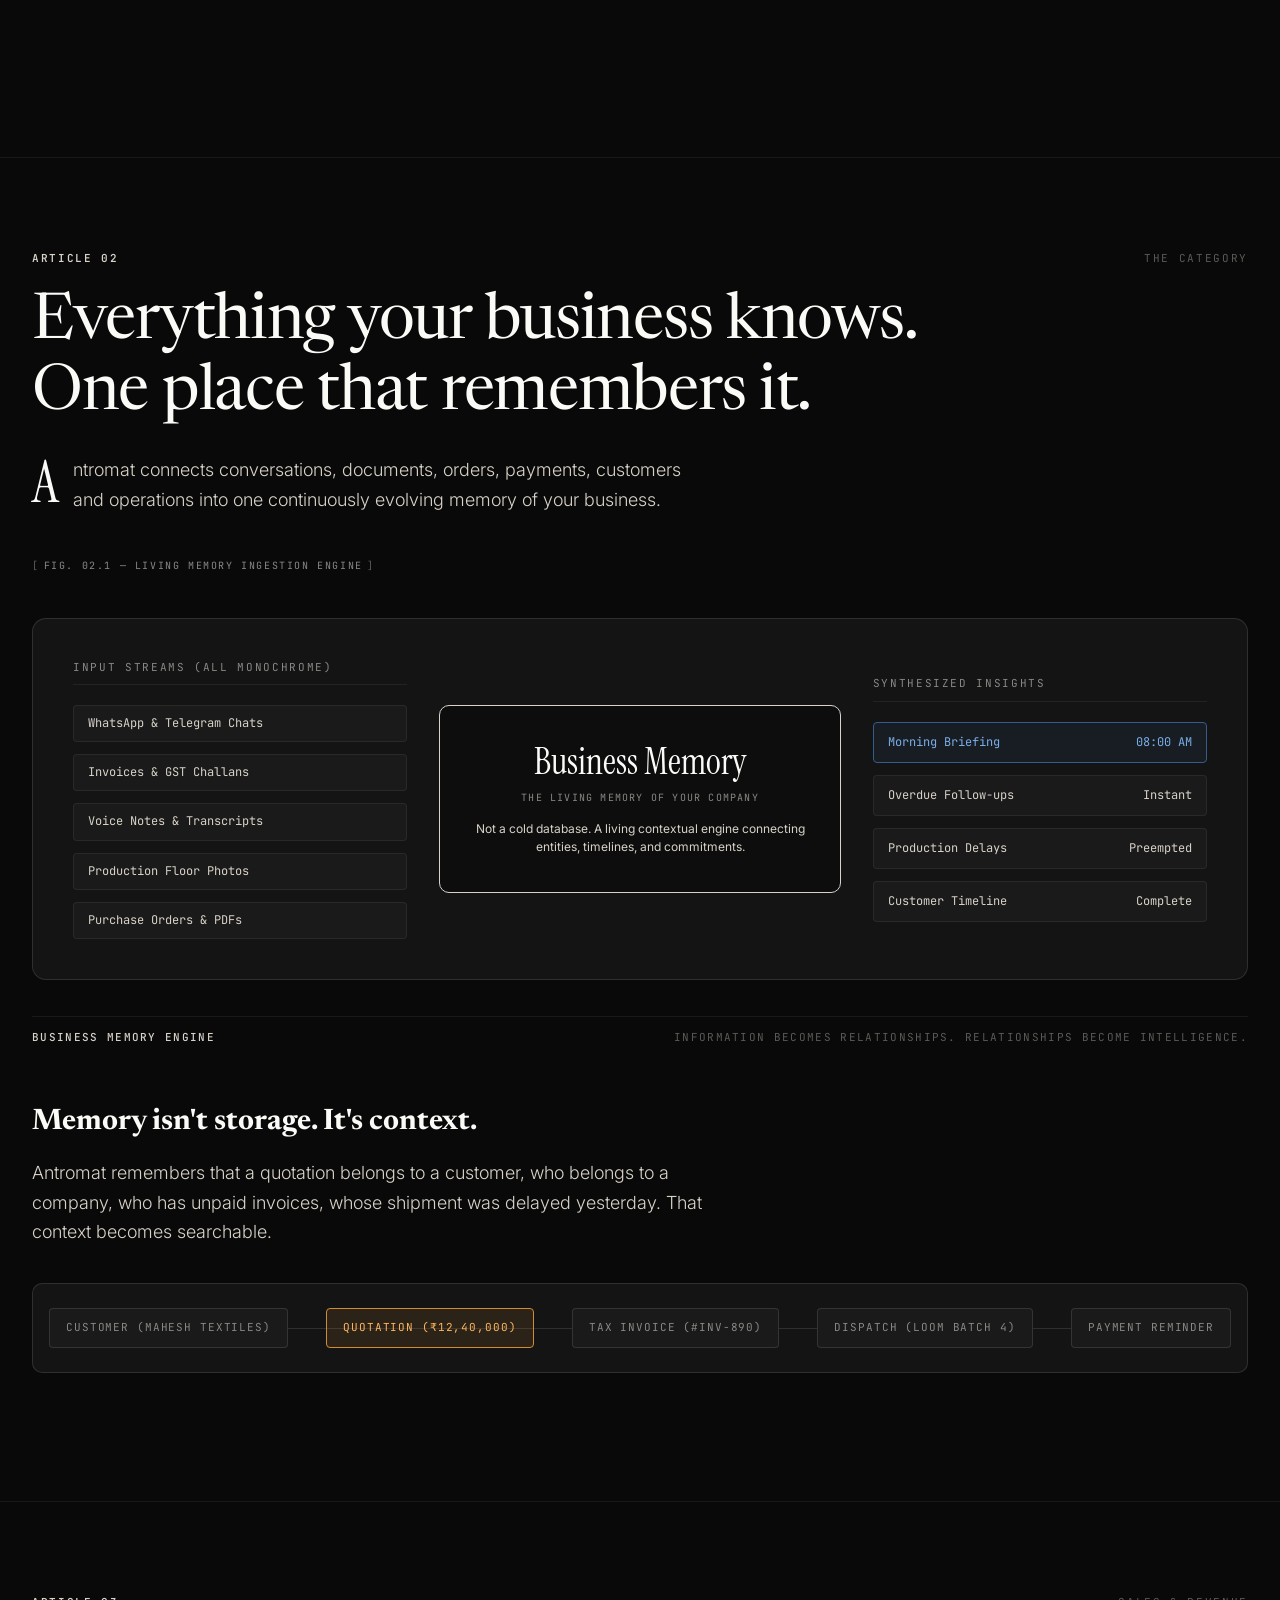
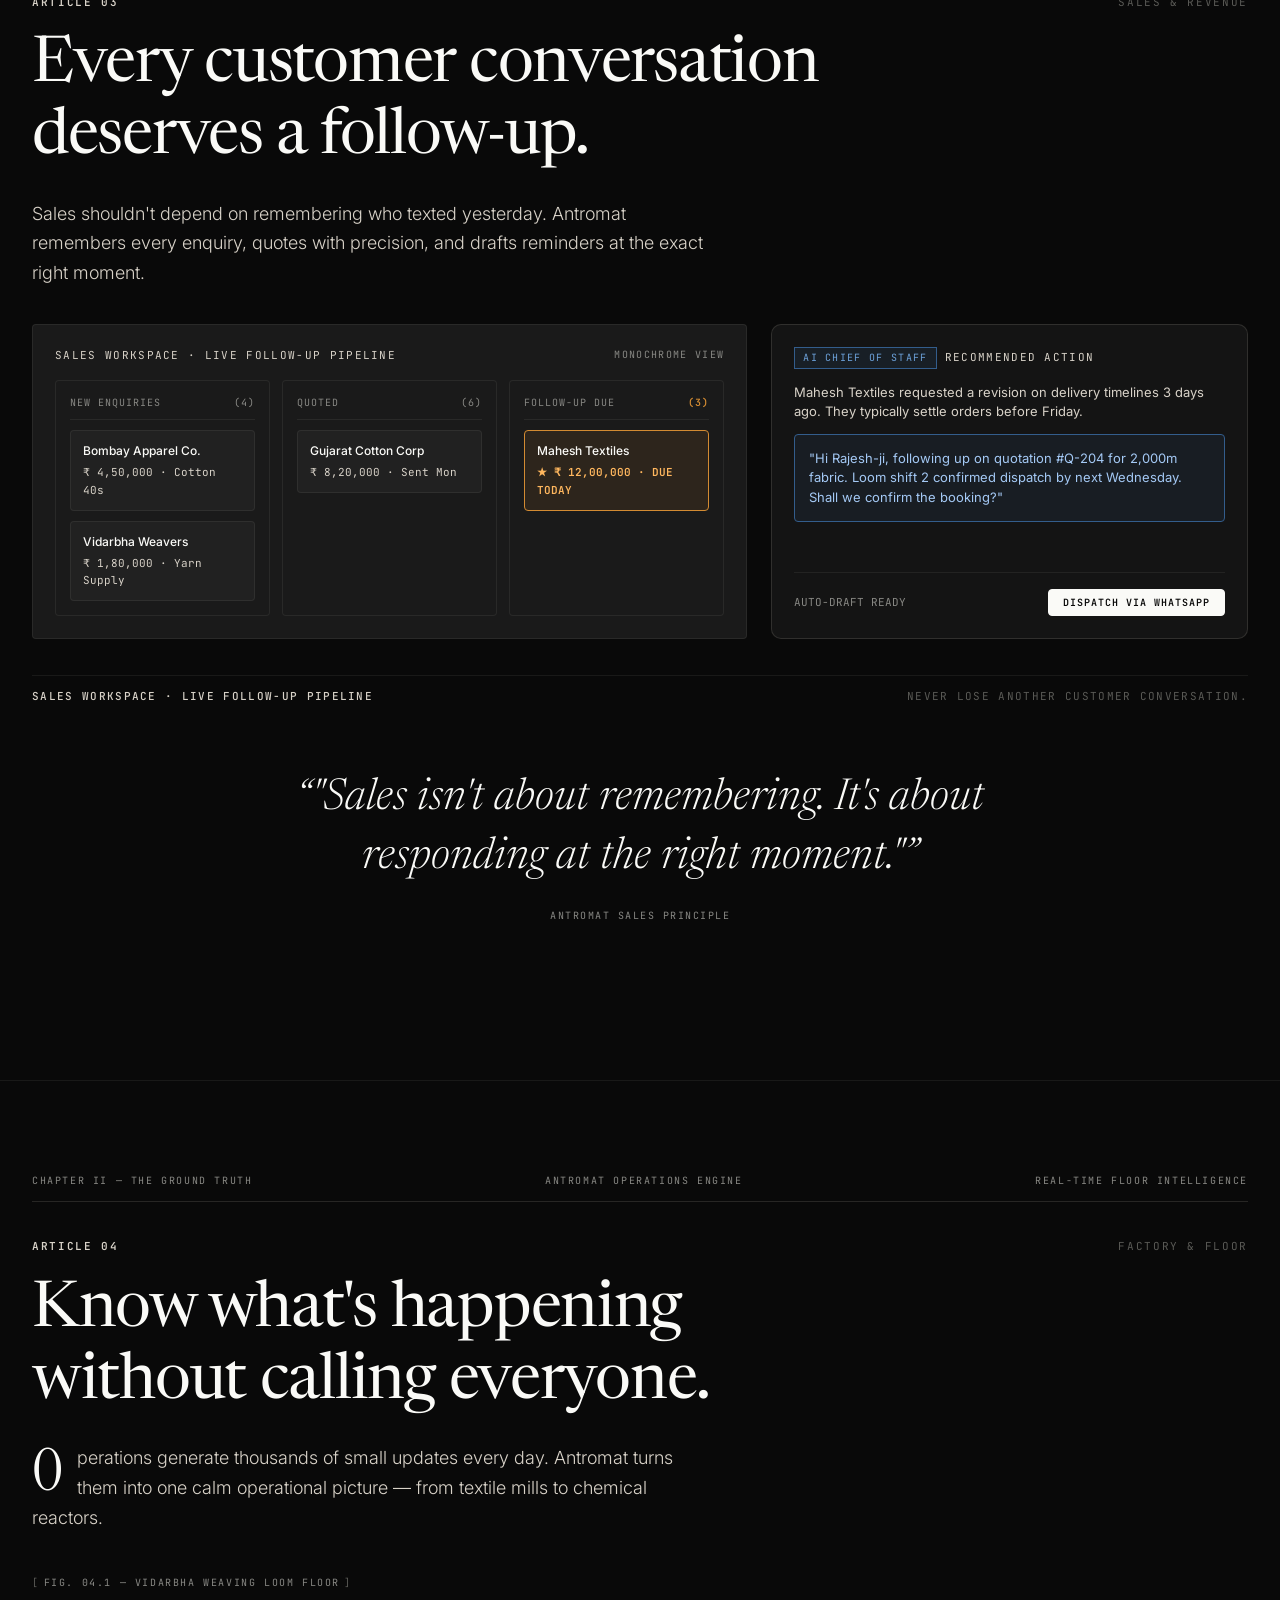
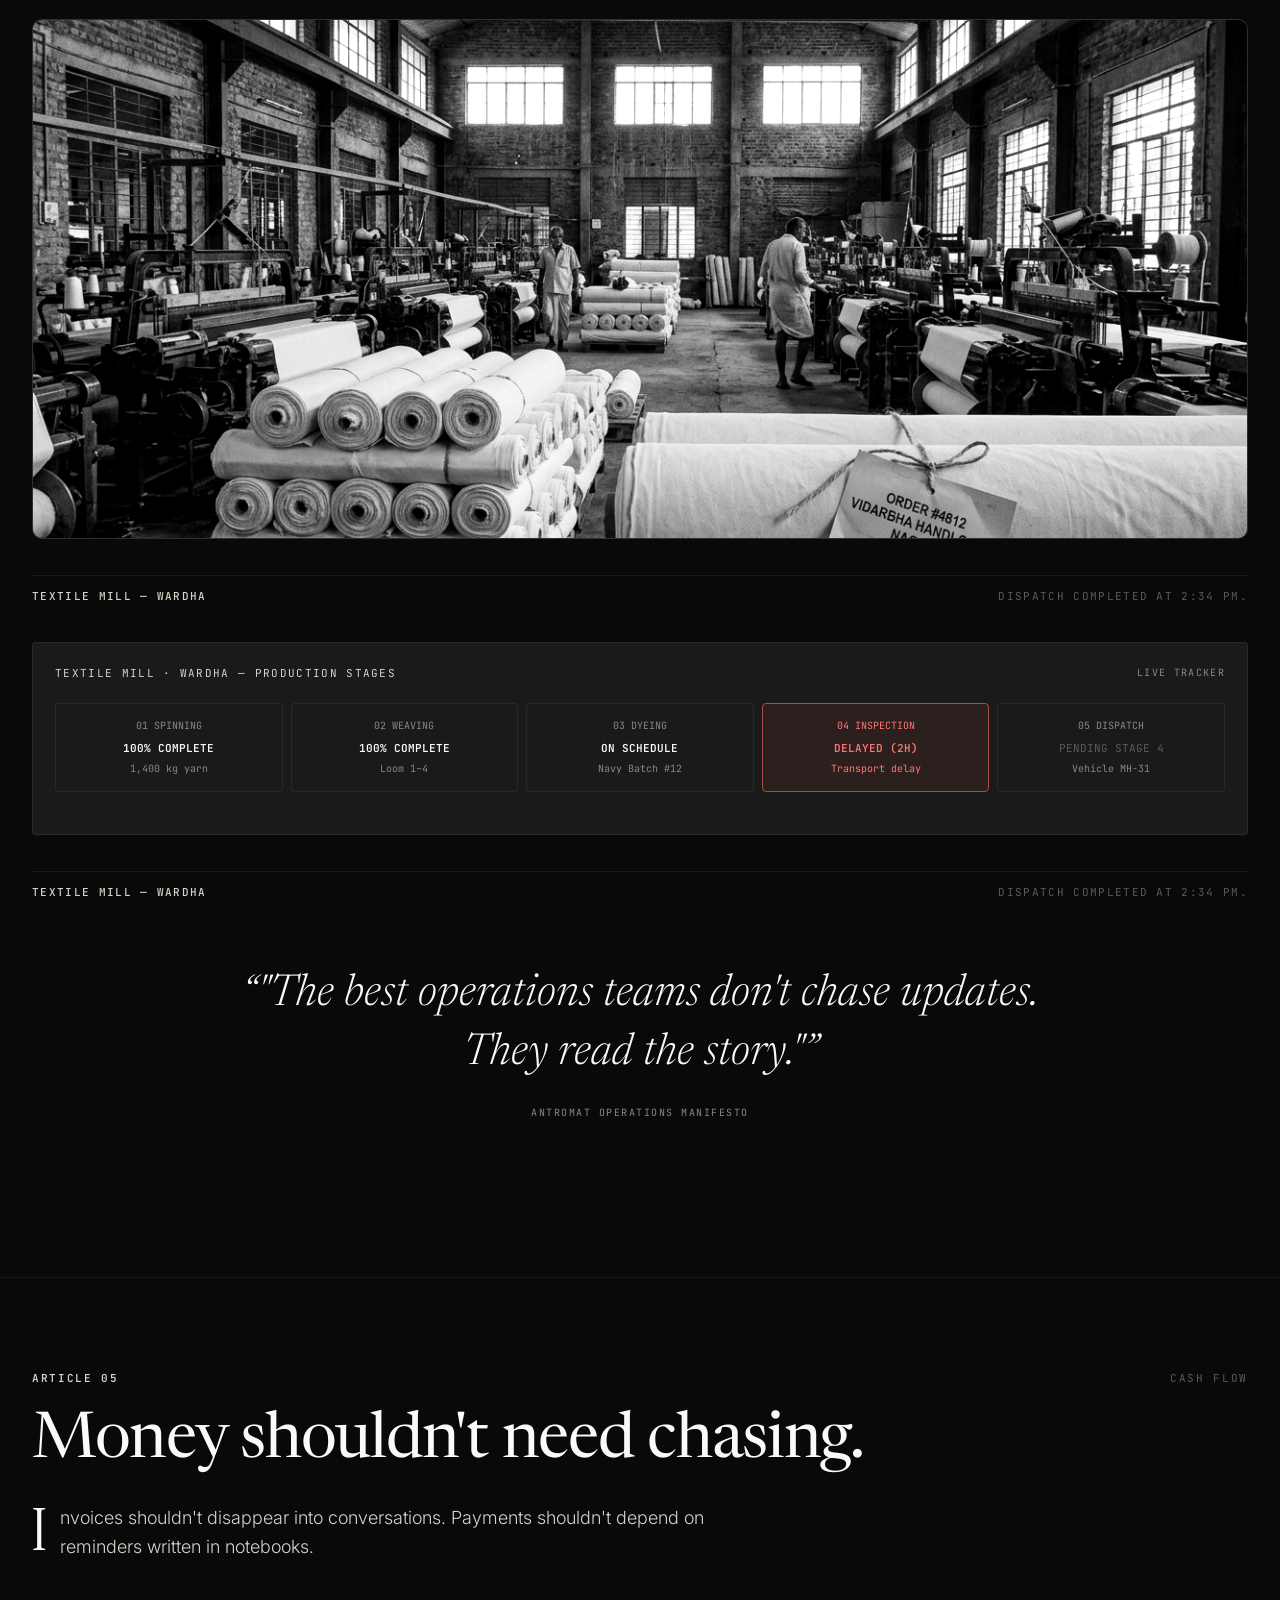
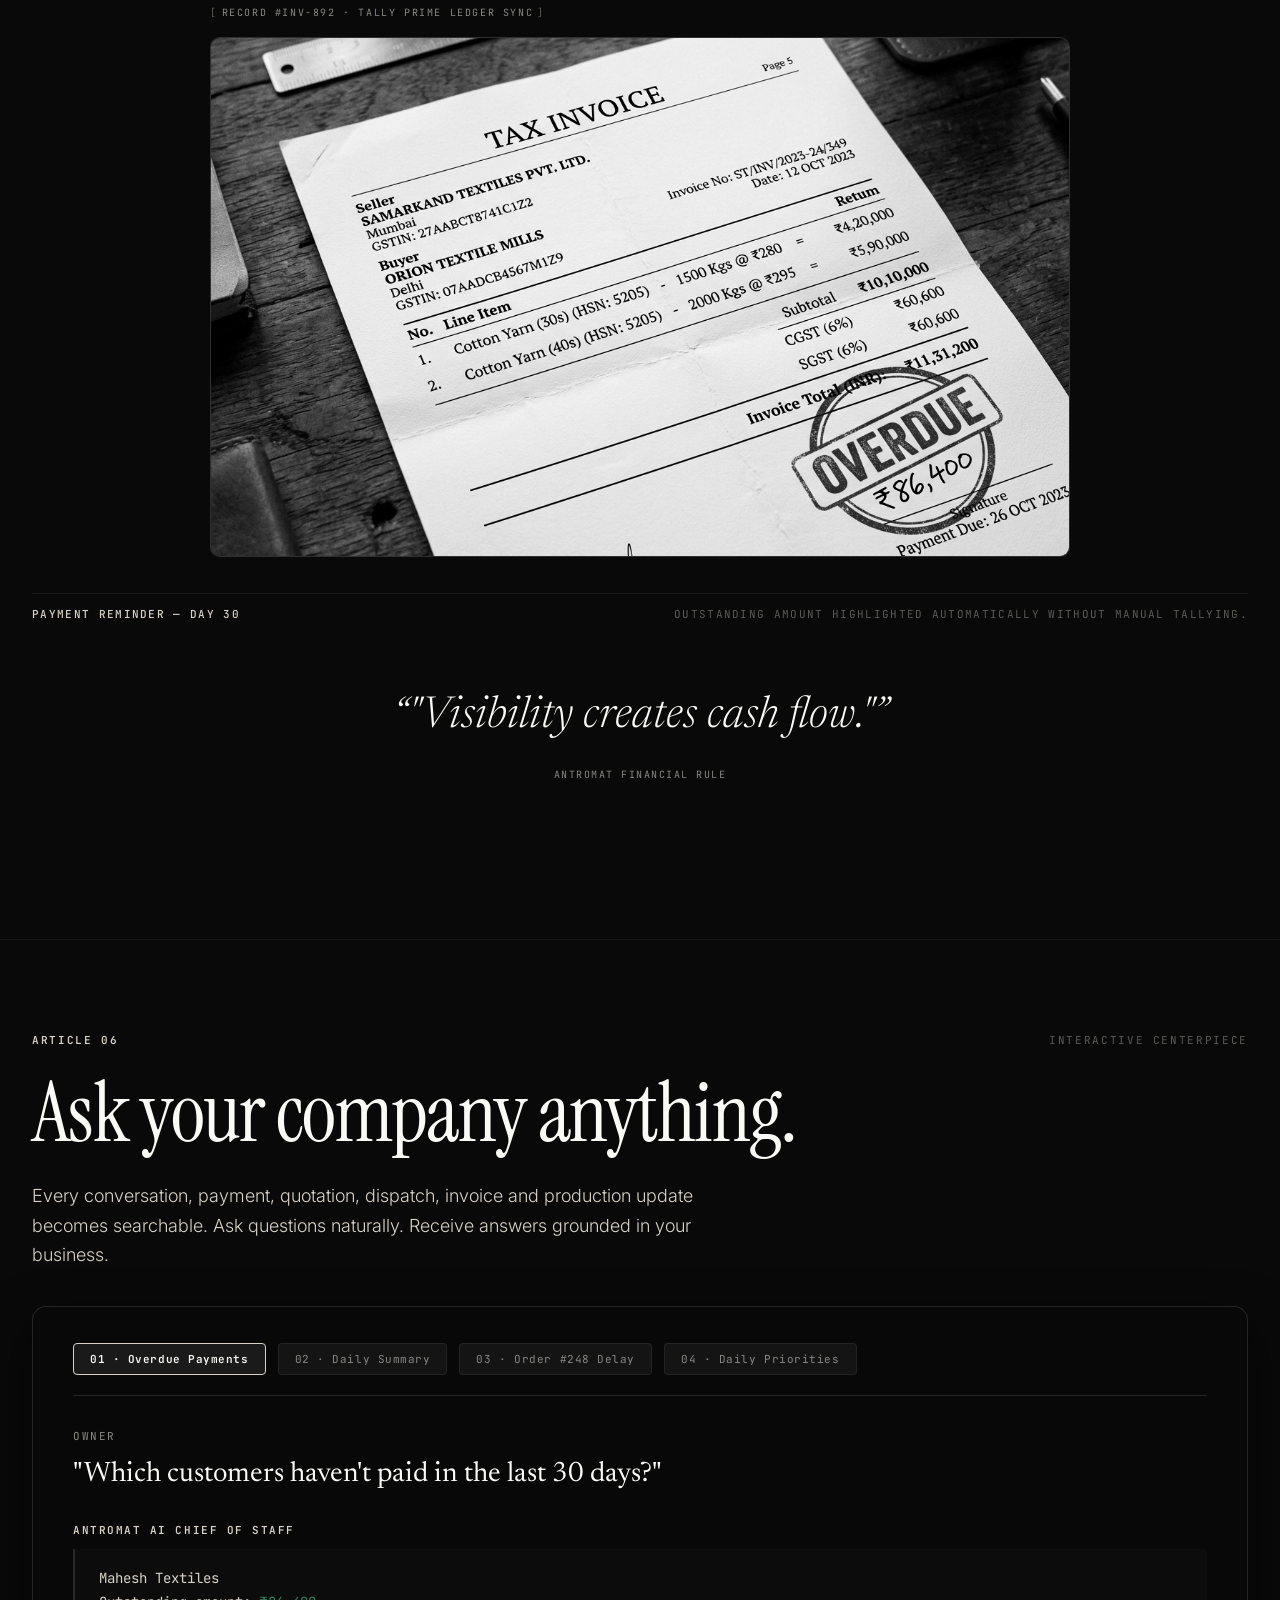
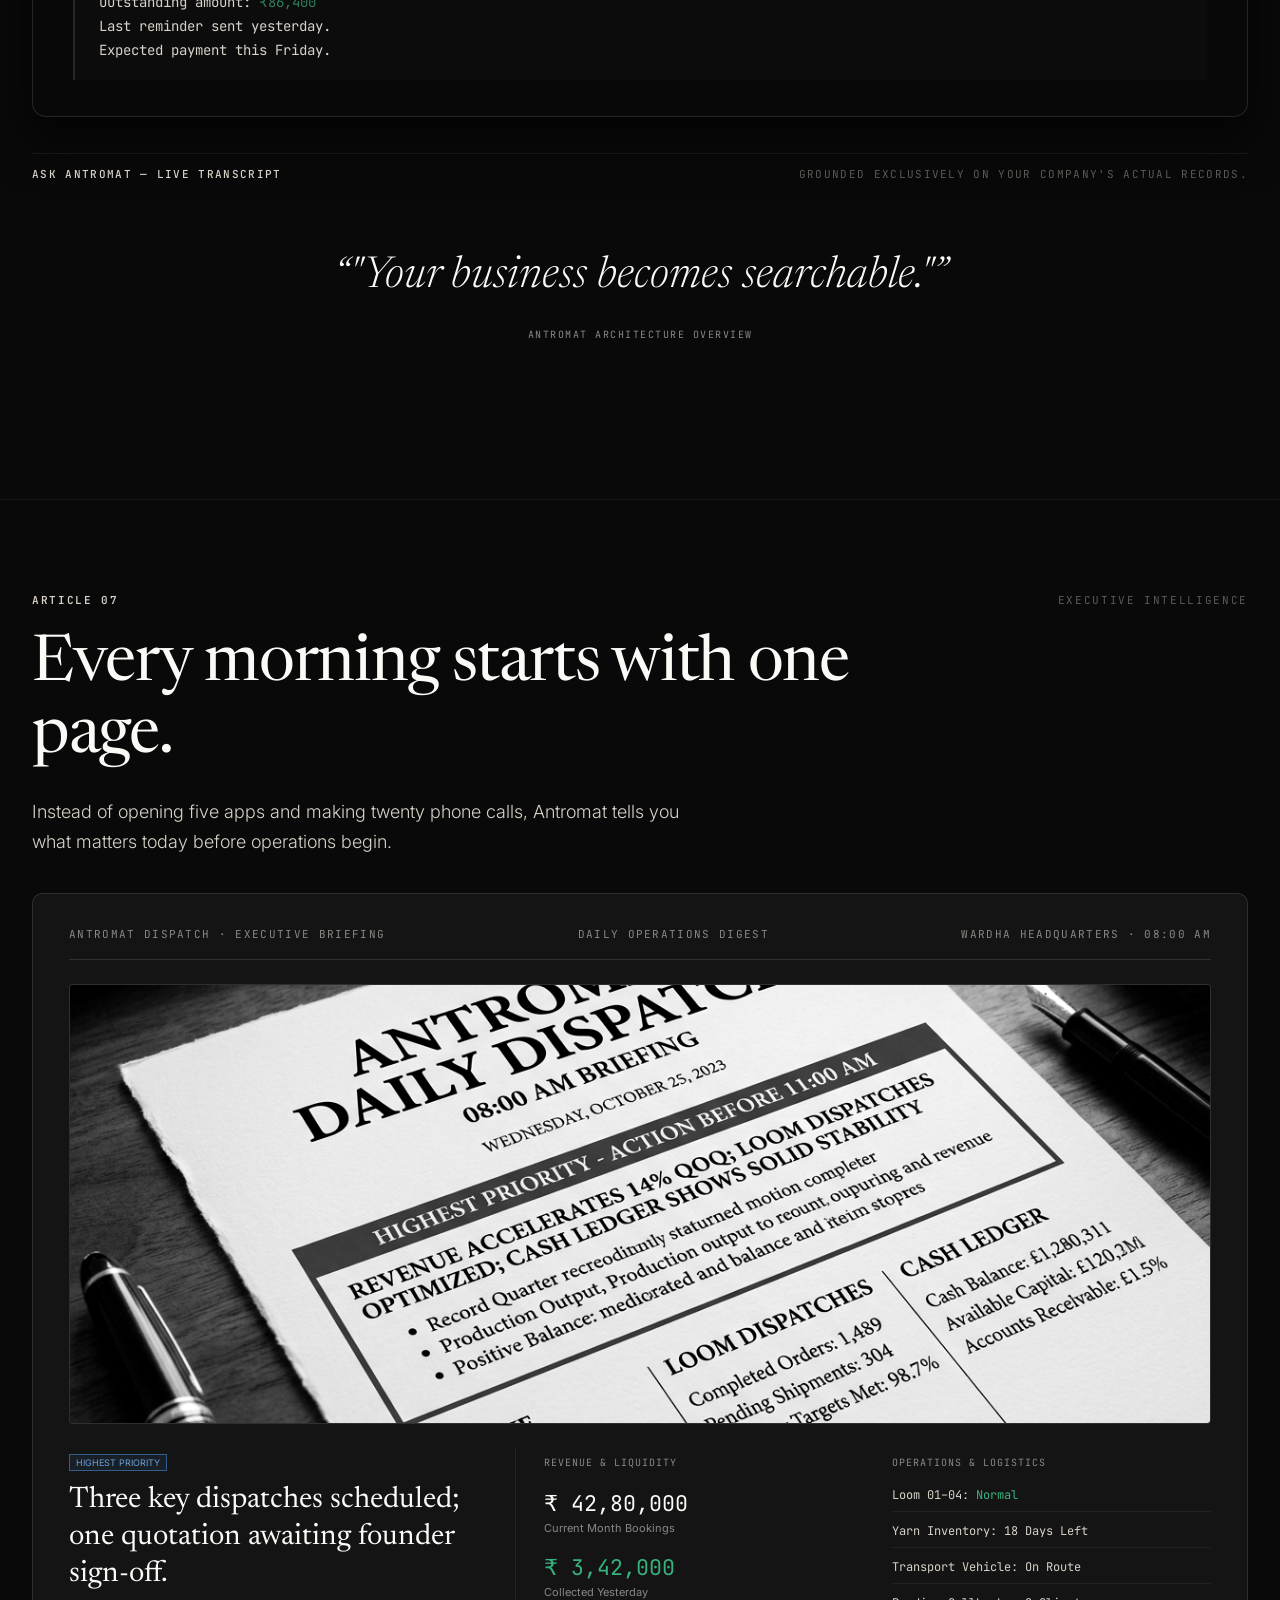
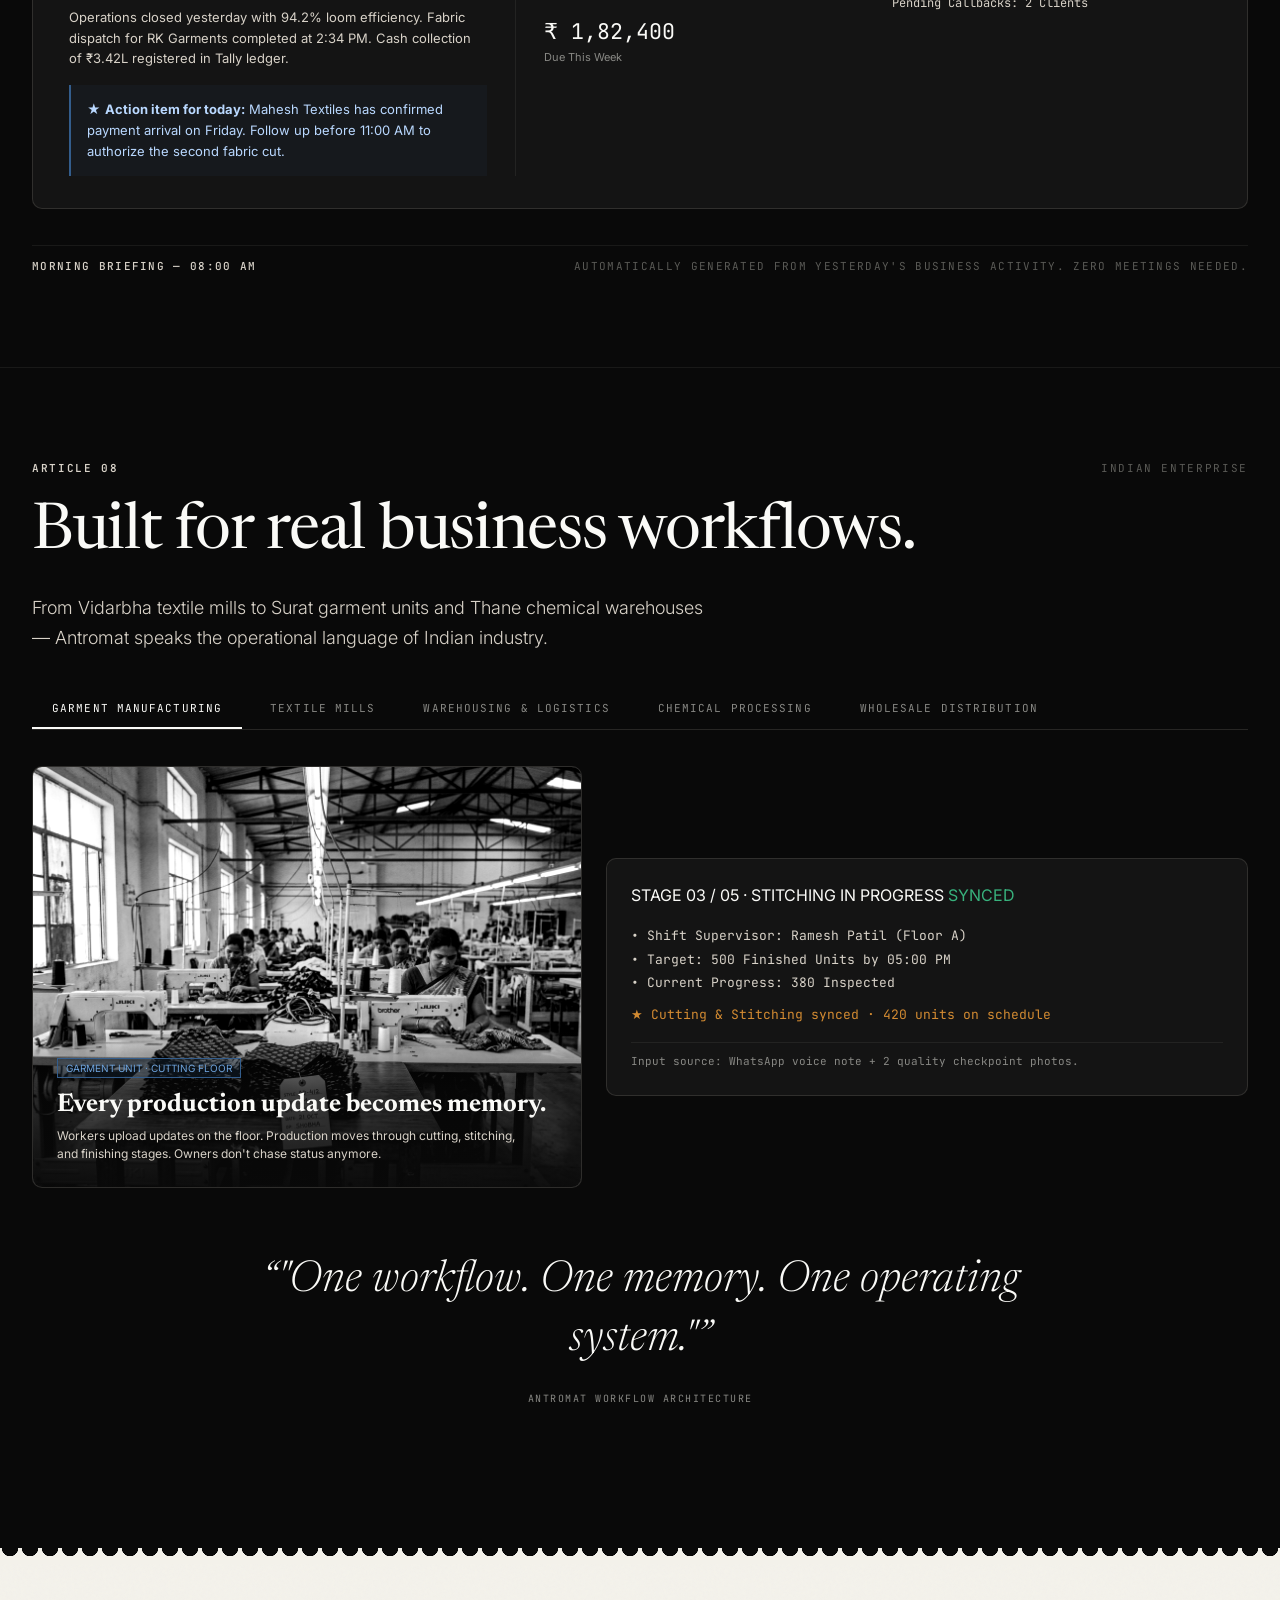
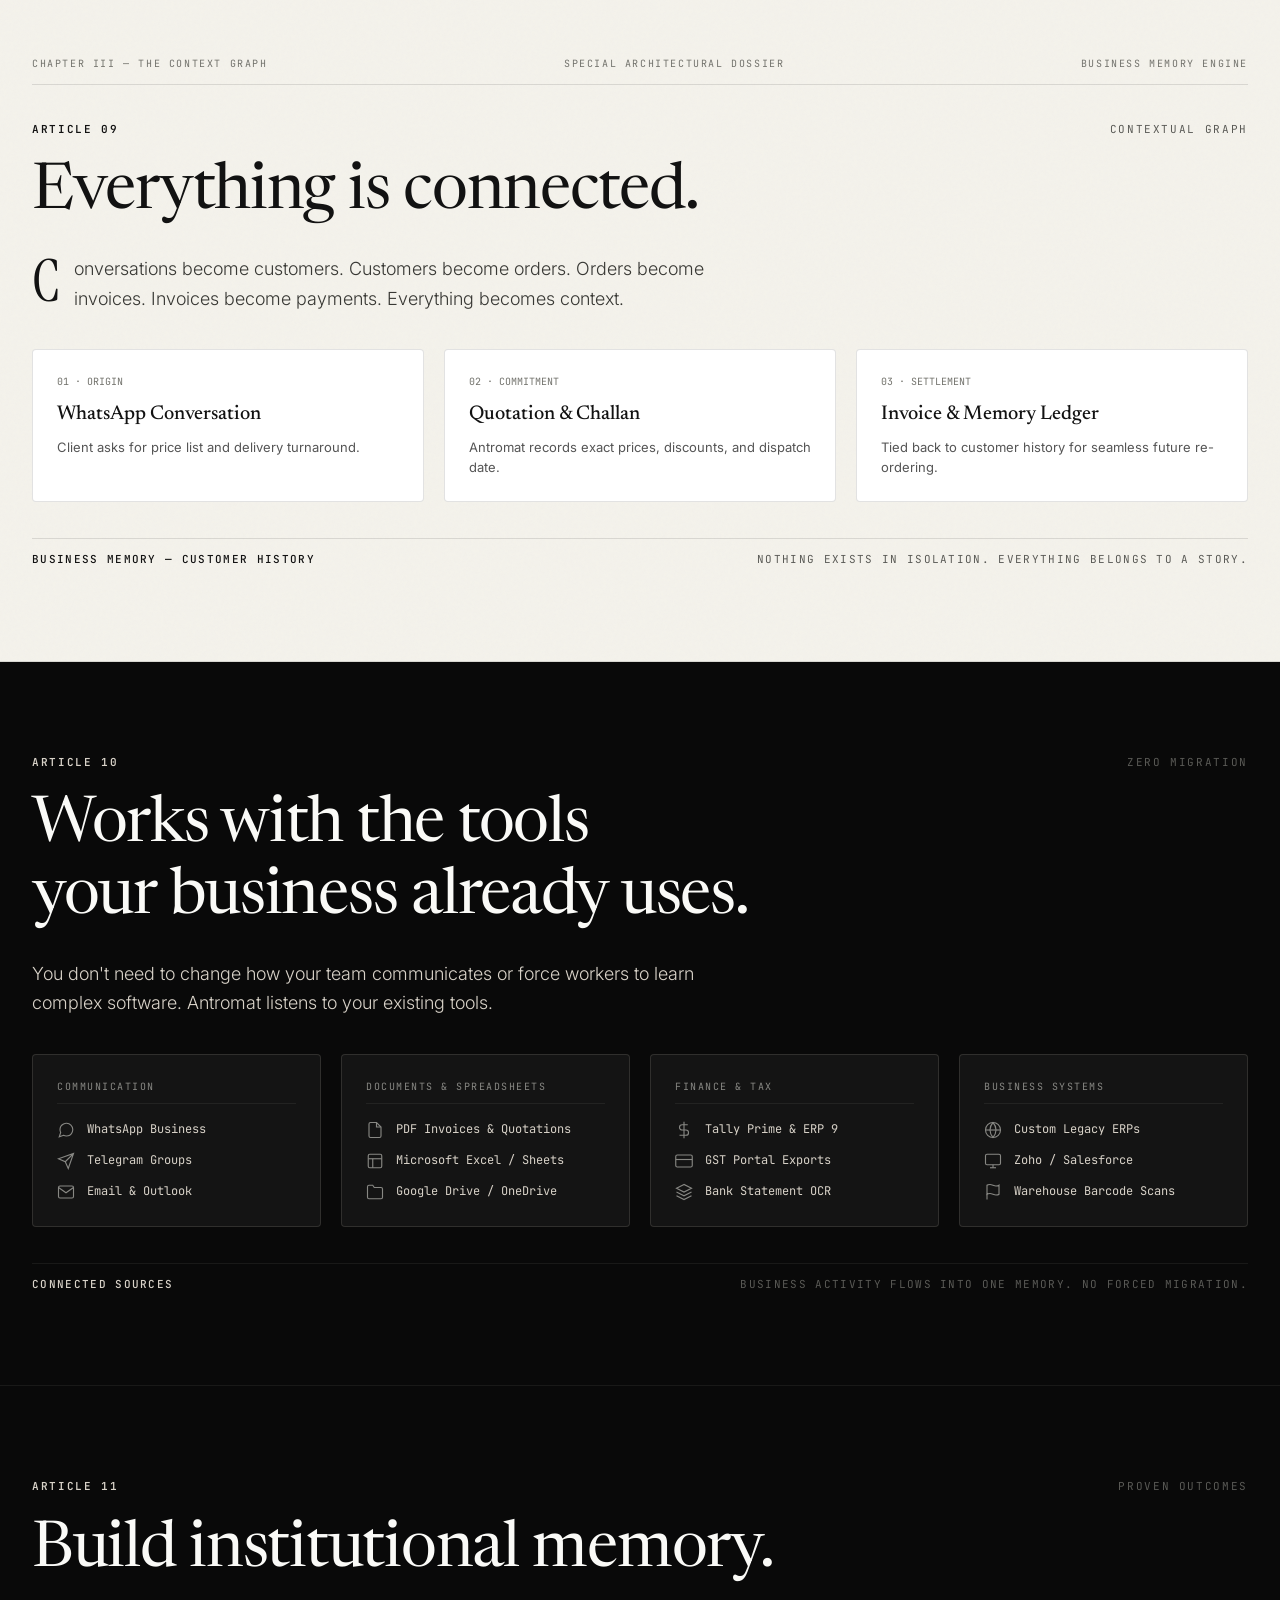
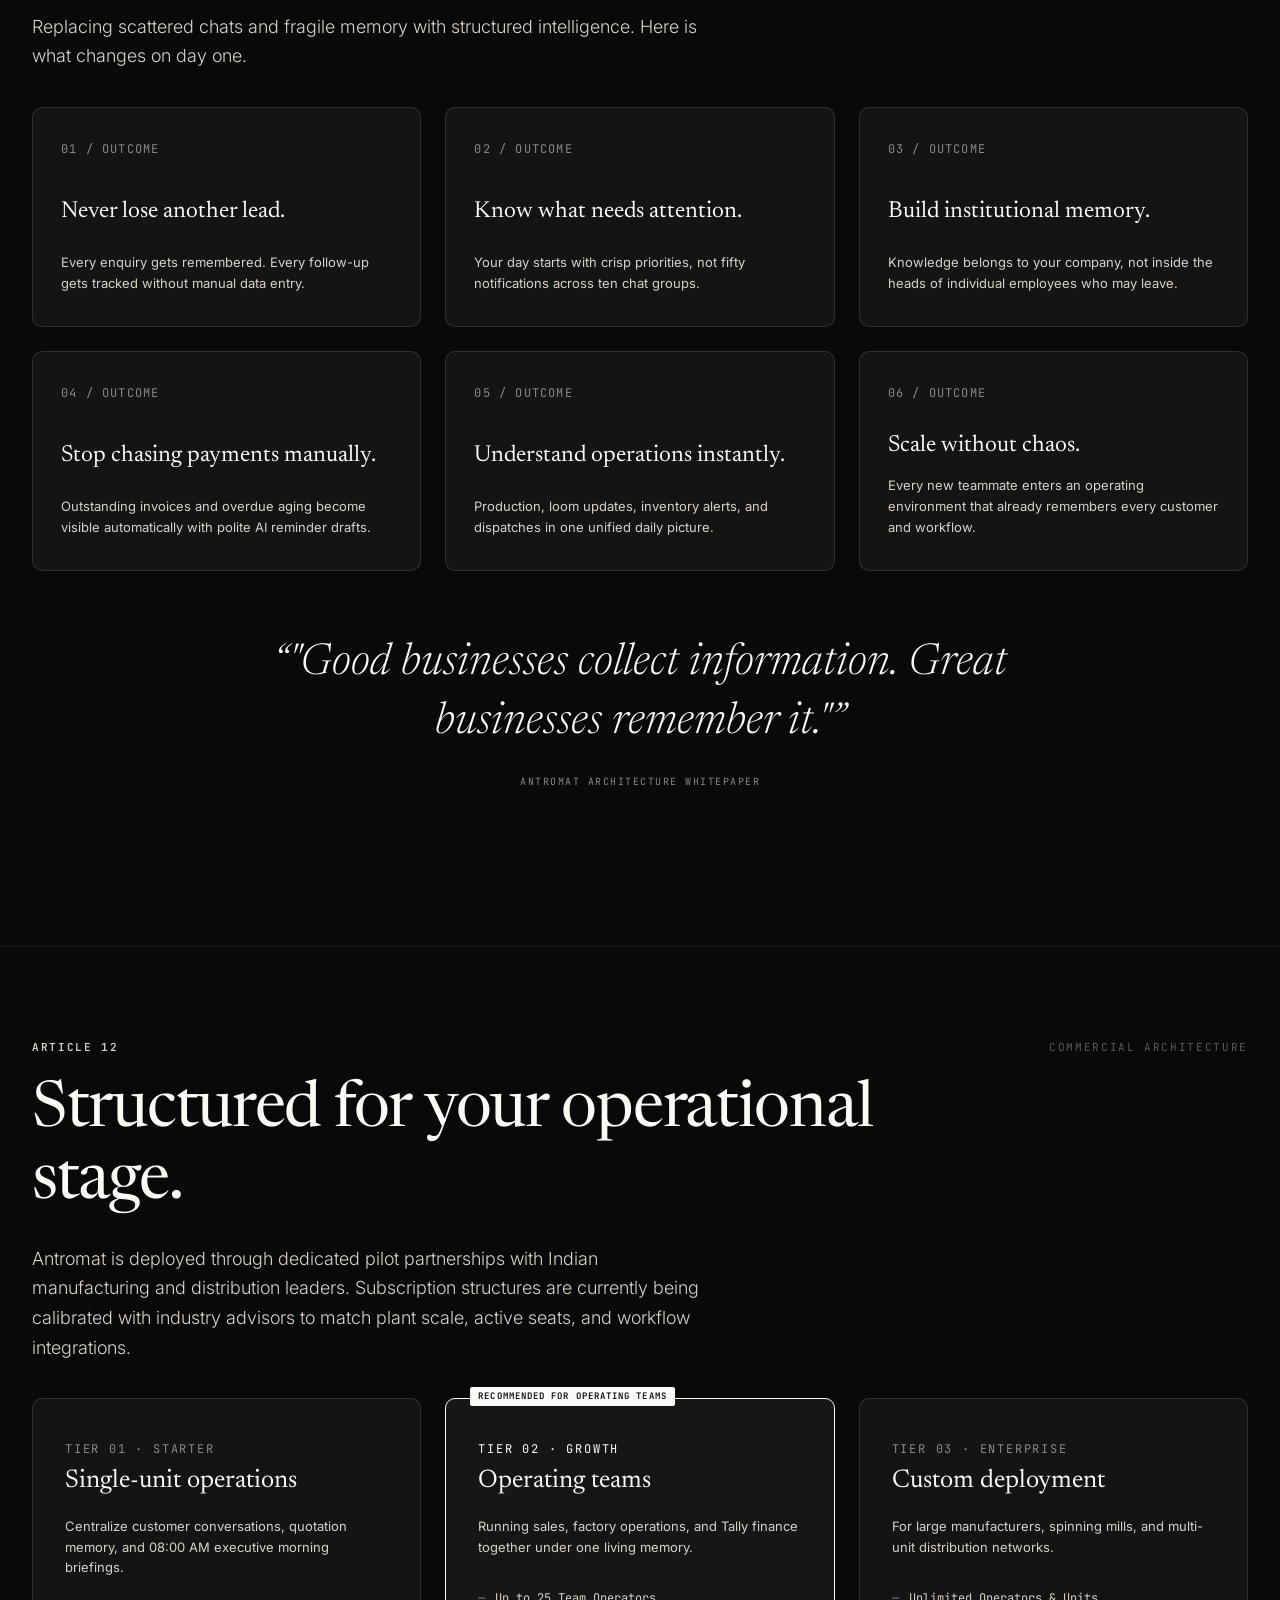
==== commit 033f51b2: "fix: calibrate commercial tiers without hardcoded prices pending expert advisory" ====
--- a/index.html
+++ b/index.html
@@ -1091,31 +1091,30 @@
 
 
     <!-- ====================================================================
-         ARTICLE 12 — PRICING
+         ARTICLE 12 — PRICING & TIERS
          ==================================================================== -->
-    <article class="editorial-article" id="article-pricing" data-article-num="12" data-article-title="PRICING">
+    <article class="editorial-article" id="article-pricing" data-article-num="12" data-article-title="COMMERCIAL TIERS">
       <div class="editorial-container">
         <header class="article-label-meta">
           <span class="article-num">ARTICLE 12</span>
-          <span class="article-tag">TRANSPARENT PLANS</span>
+          <span class="article-tag">COMMERCIAL ARCHITECTURE</span>
         </header>
 
         <h2 class="article-headline">
-          Predictable investment.<br>
-          Compounding returns.
+          Structured for your operational stage.
         </h2>
 
         <p class="article-paragraph">
-          Antromat pays for itself by recovering lost invoices, preventing missed sales follow-ups, and eliminating hours of daily operational friction.
+          Antromat is deployed through dedicated pilot partnerships with Indian manufacturing and distribution leaders. Subscription structures are currently being calibrated with industry advisors to match plant scale, active seats, and workflow integrations.
         </p>
 
         <div class="pricing-editorial-grid">
           <!-- Starter Plan -->
           <div class="pricing-plan-card">
             <div>
-              <span class="plan-tier-name">STARTER</span>
-              <h3 class="plan-headline">For early businesses</h3>
-              <p class="plan-description">Centralize customer conversations, quotation memory, and morning briefings.</p>
+              <span class="plan-tier-name">TIER 01 · STARTER</span>
+              <h3 class="plan-headline">Single-unit operations</h3>
+              <p class="plan-description">Centralize customer conversations, quotation memory, and 08:00 AM executive morning briefings.</p>
               
               <ul class="plan-features-list">
                 <li>Up to 5 Team Operators</li>
@@ -1126,14 +1125,14 @@
               </ul>
             </div>
             
-            <button class="btn-editorial-outline" data-open-demo>Request Starter Access</button>
+            <button class="btn-editorial-outline" data-open-demo>Request Starter Pilot</button>
           </div>
 
           <!-- Growth Plan (Highlighted Border) -->
           <div class="pricing-plan-card highlight-growth">
             <div>
-              <span class="plan-tier-name" style="color:var(--text-warm-white);">GROWTH</span>
-              <h3 class="plan-headline">For operating teams</h3>
+              <span class="plan-tier-name" style="color:var(--text-warm-white);">TIER 02 · GROWTH</span>
+              <h3 class="plan-headline">Operating teams</h3>
               <p class="plan-description">Running sales, factory operations, and Tally finance together under one living memory.</p>
 
               <ul class="plan-features-list">
@@ -1146,15 +1145,15 @@
               </ul>
             </div>
 
-            <button class="btn-editorial-primary" data-open-demo>Book Growth Demo</button>
+            <button class="btn-editorial-primary" data-open-demo>Join Growth Pilot</button>
           </div>
 
           <!-- Enterprise Plan -->
           <div class="pricing-plan-card">
             <div>
-              <span class="plan-tier-name">ENTERPRISE</span>
+              <span class="plan-tier-name">TIER 03 · ENTERPRISE</span>
               <h3 class="plan-headline">Custom deployment</h3>
-              <p class="plan-description">For large manufacturers, mills, and multi-unit distribution networks.</p>
+              <p class="plan-description">For large manufacturers, spinning mills, and multi-unit distribution networks.</p>
 
               <ul class="plan-features-list">
                 <li>Unlimited Operators & Units</li>
@@ -1165,9 +1164,14 @@
               </ul>
             </div>
 
-            <button class="btn-editorial-outline" data-open-demo>Talk to Founder</button>
-          </div>
-        </div>
+            <button class="btn-editorial-outline" data-open-demo>Schedule Enterprise Briefing</button>
+          </div>
+        </div>
+
+        <figcaption class="editorial-caption" style="margin-top: 24px;">
+          <span class="caption-context">COMMERCIAL ROLLOUT · DESIGN PARTNER PHASE</span>
+          <span class="caption-time">Subscription pricing structures are currently being calibrated with industry advisors. Early pilots receive tailored partnership terms.</span>
+        </figcaption>
       </div>
     </article>
 
